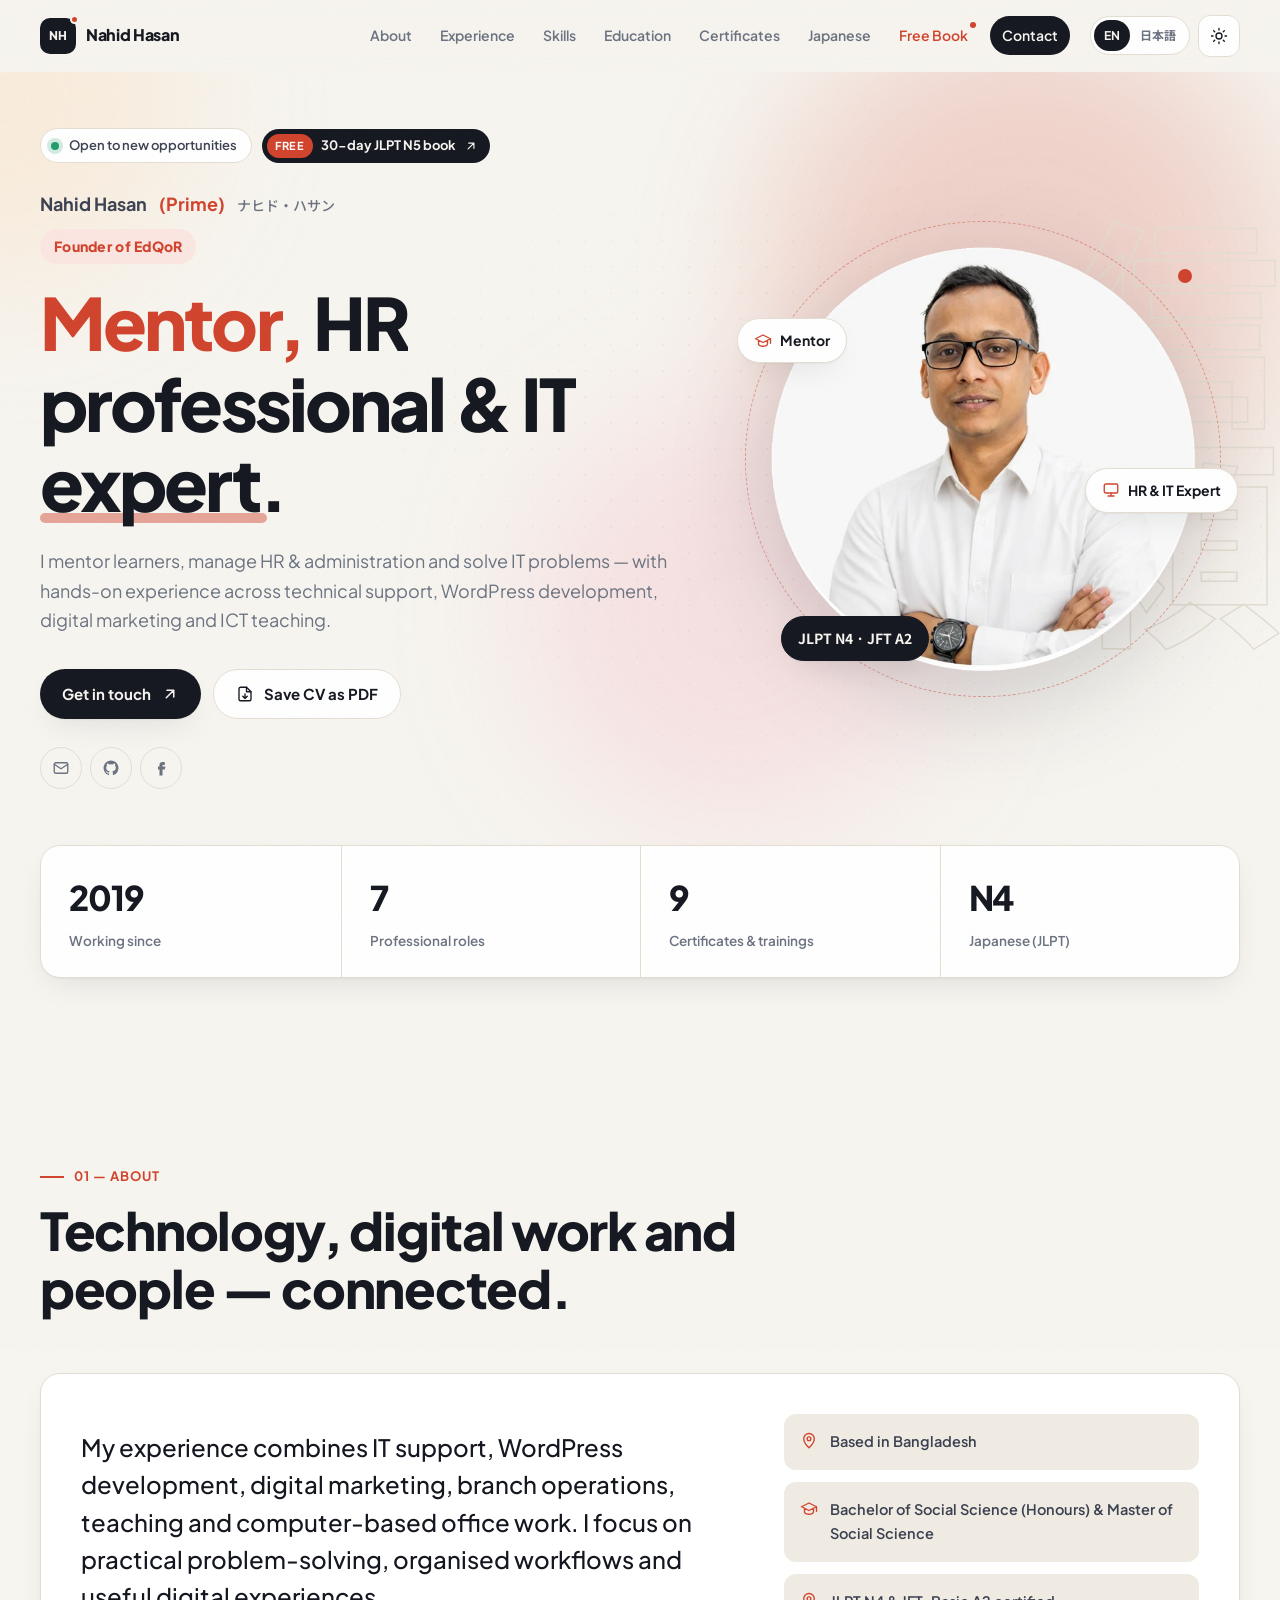
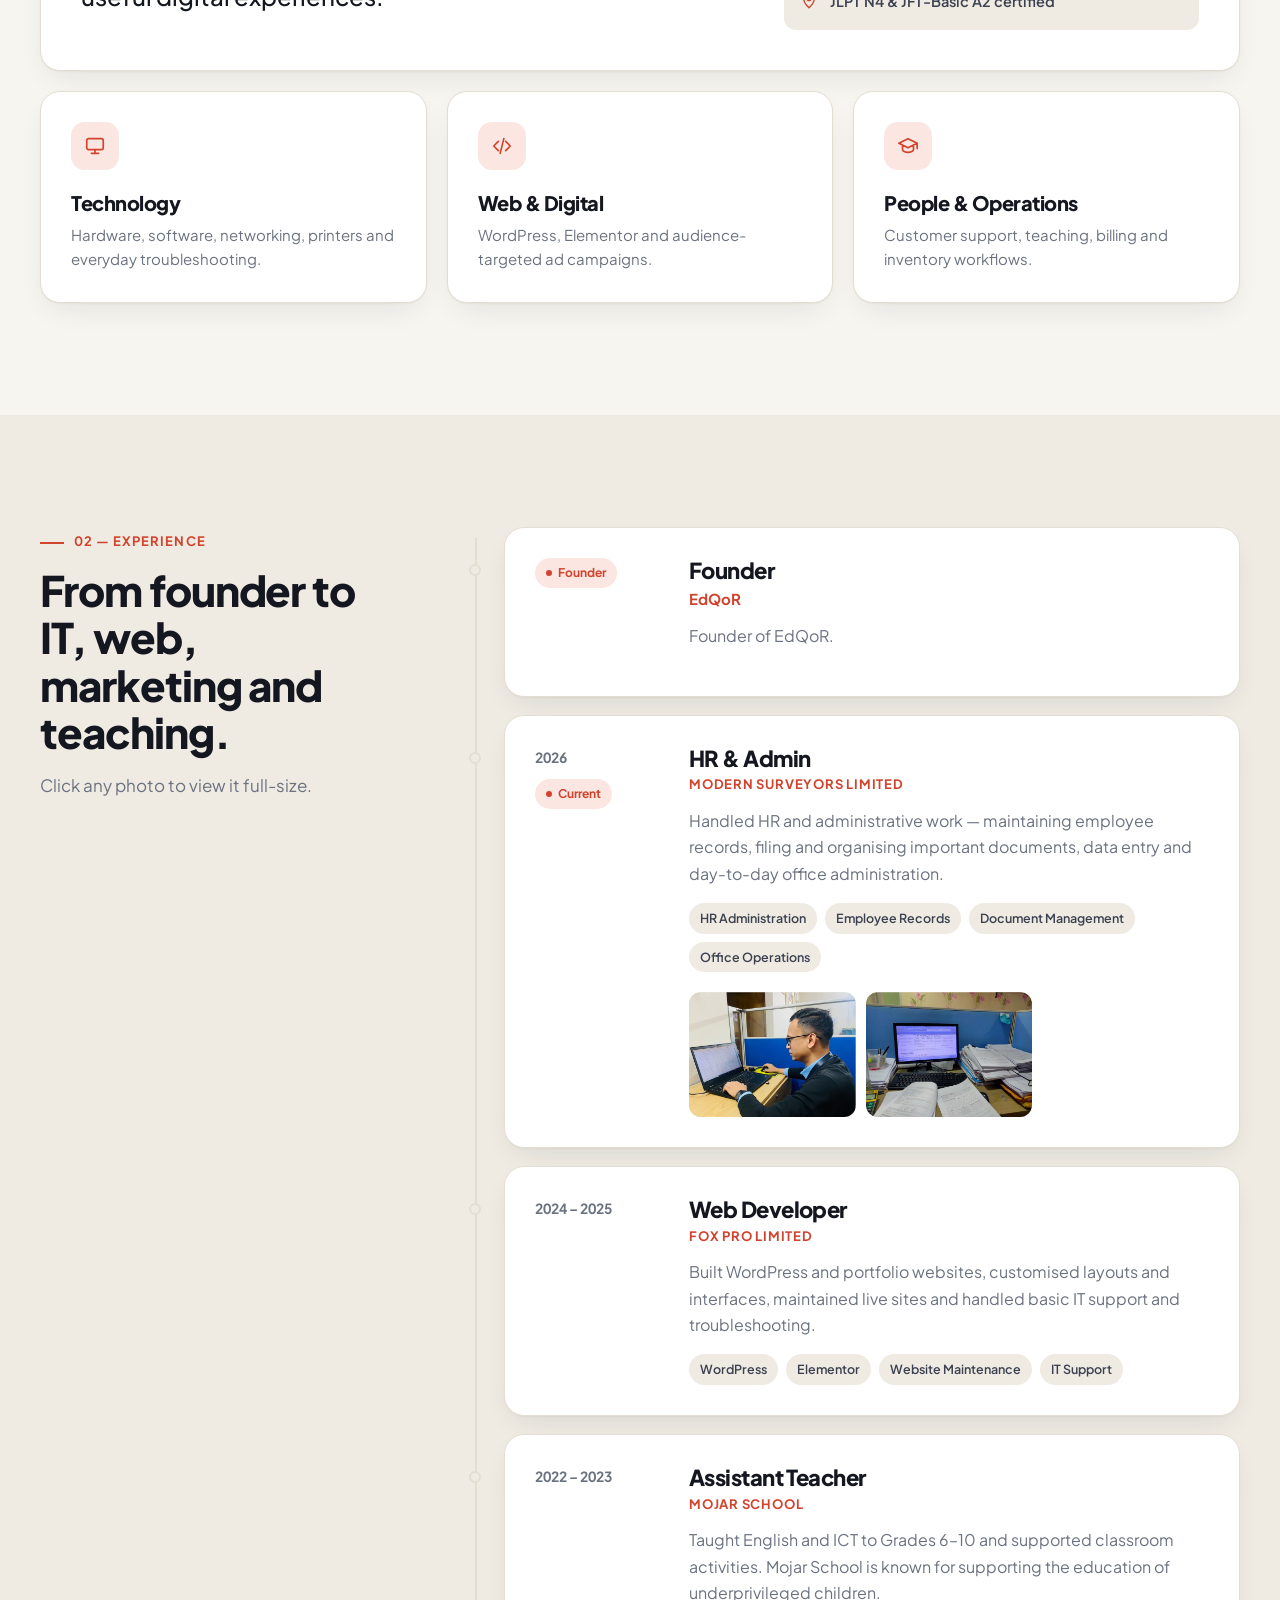
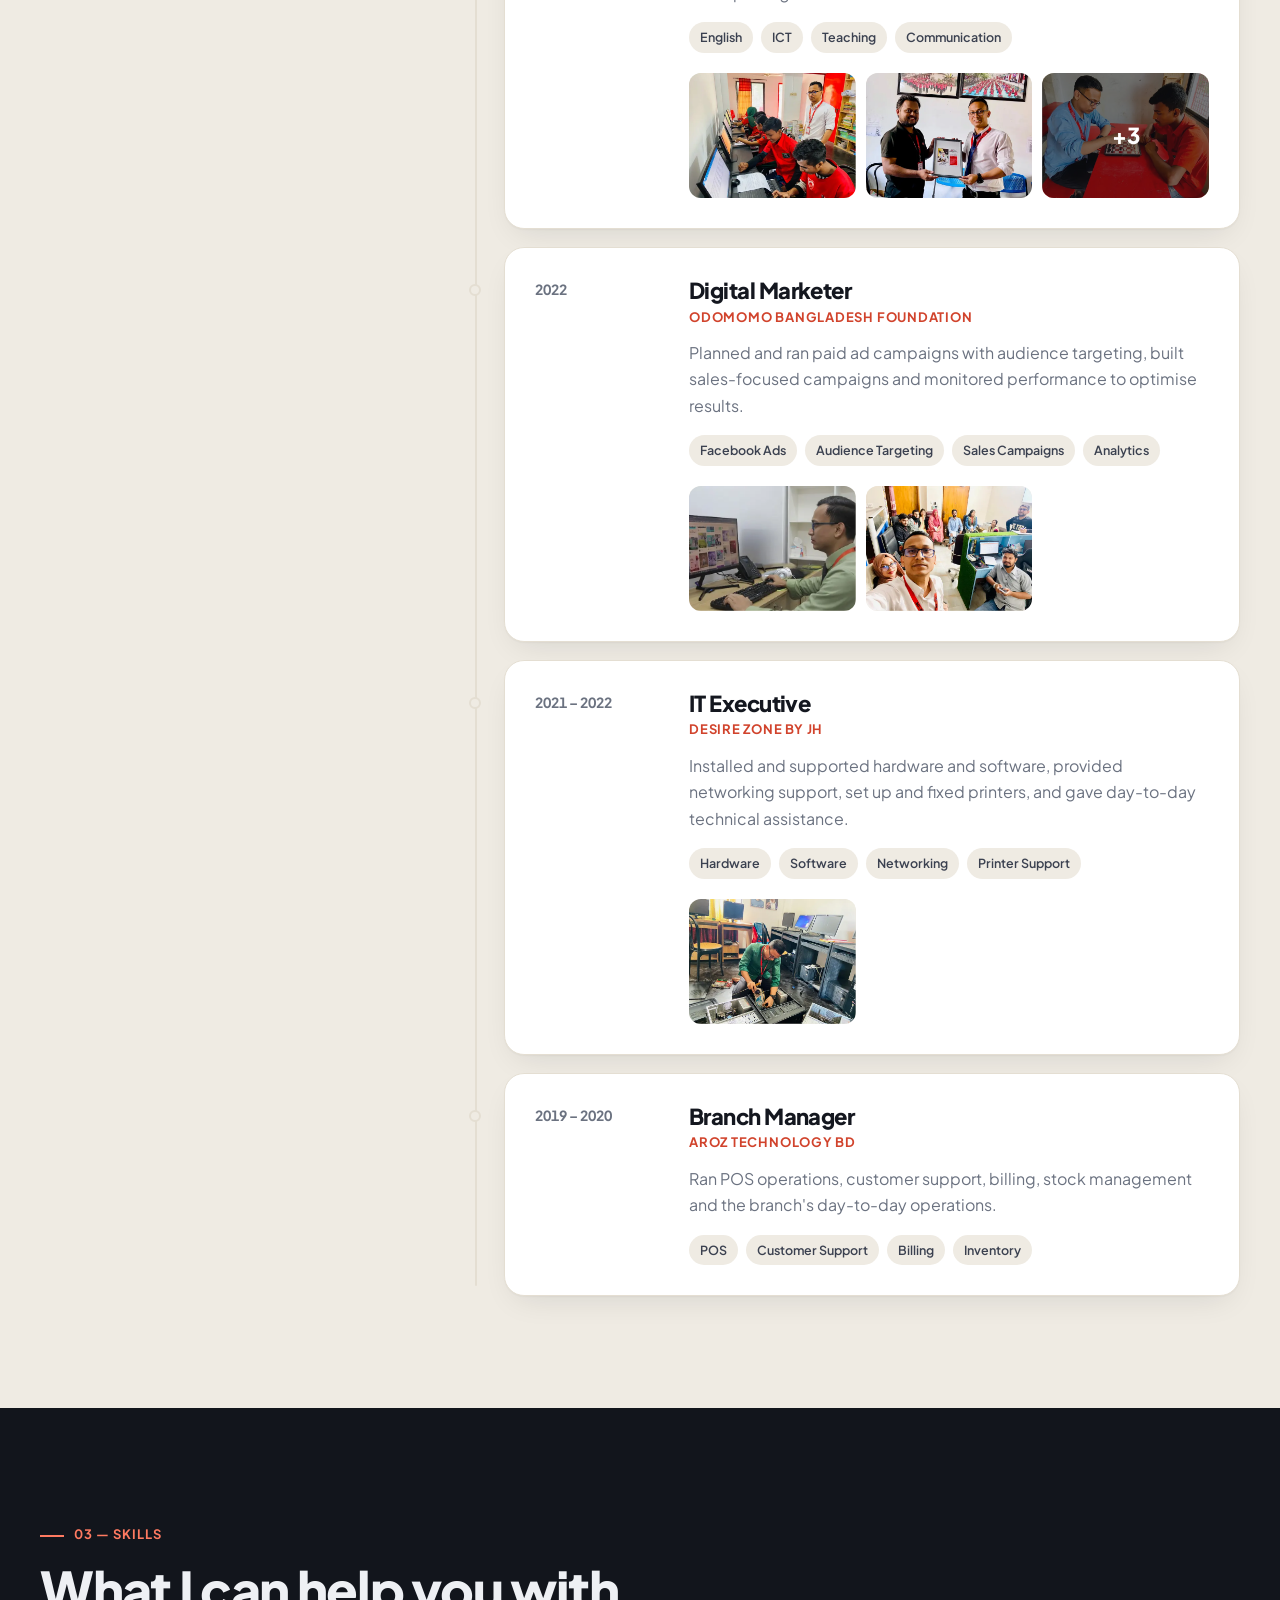
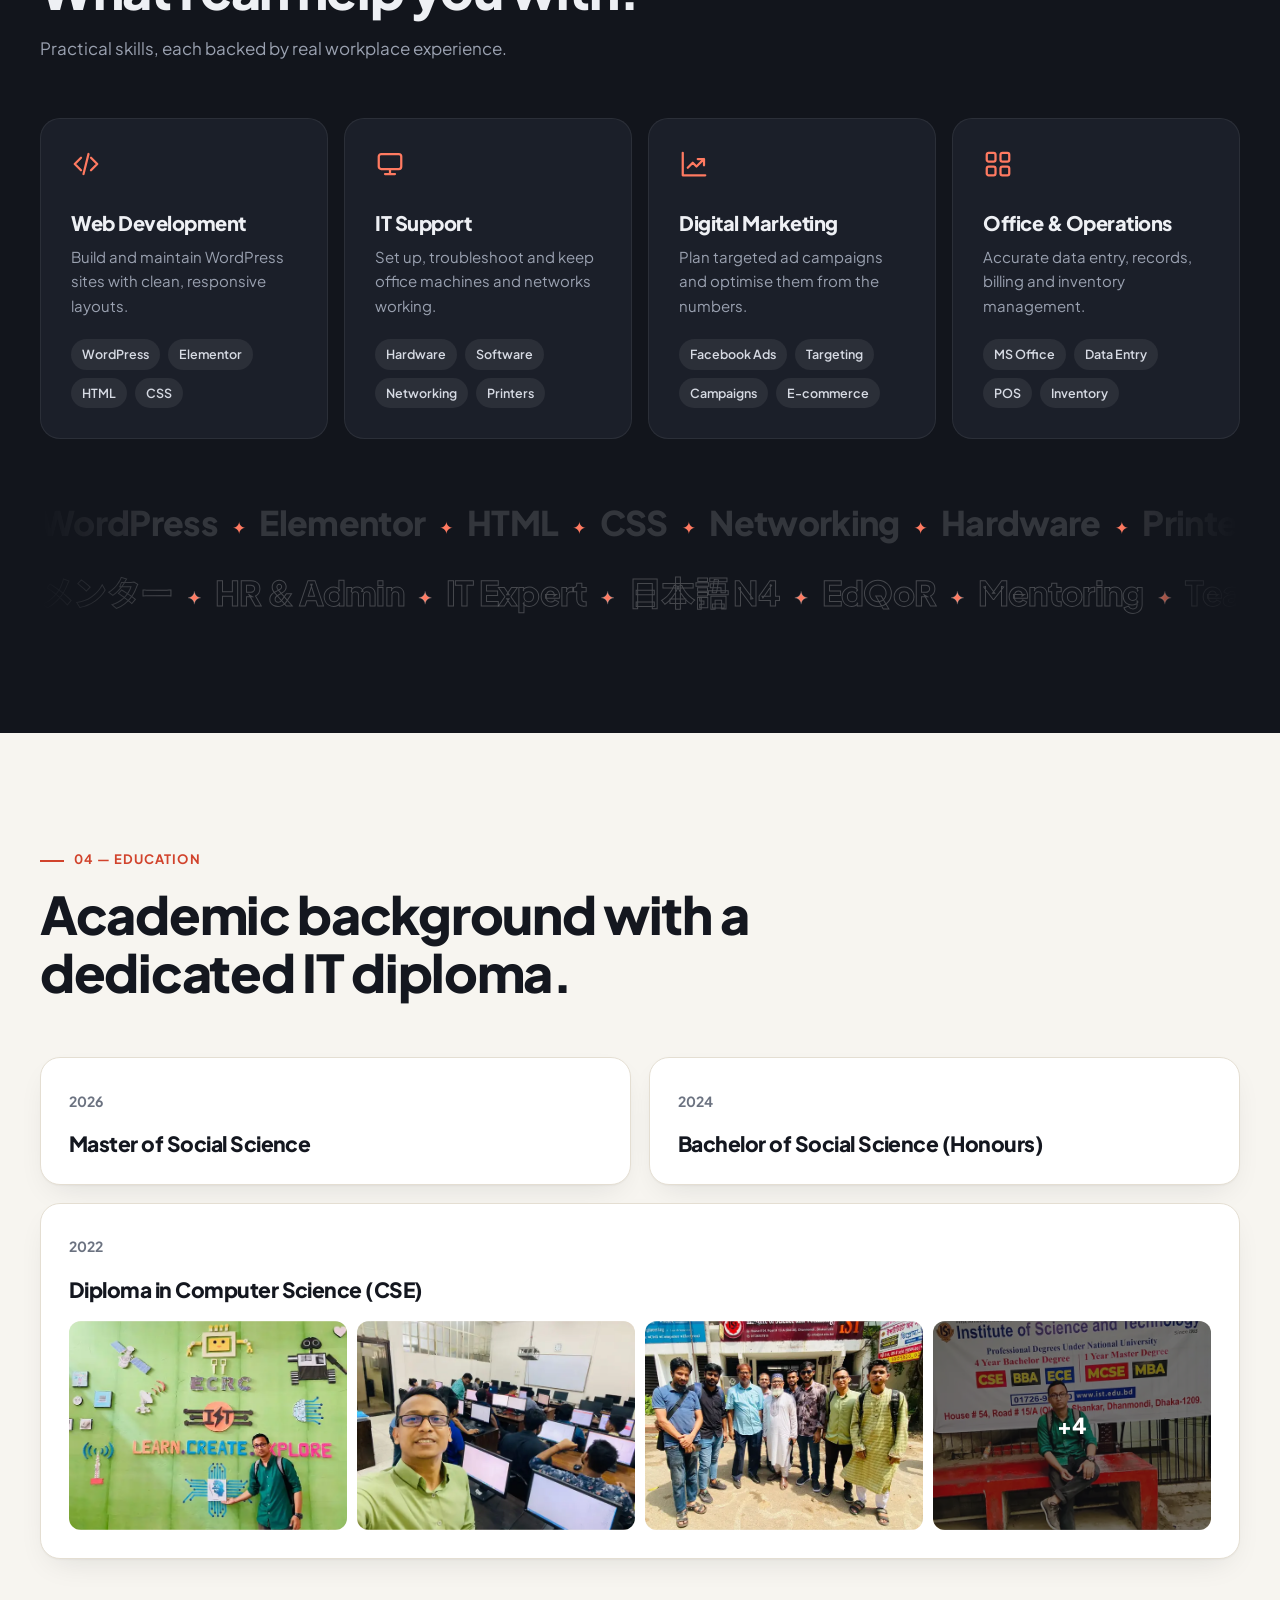
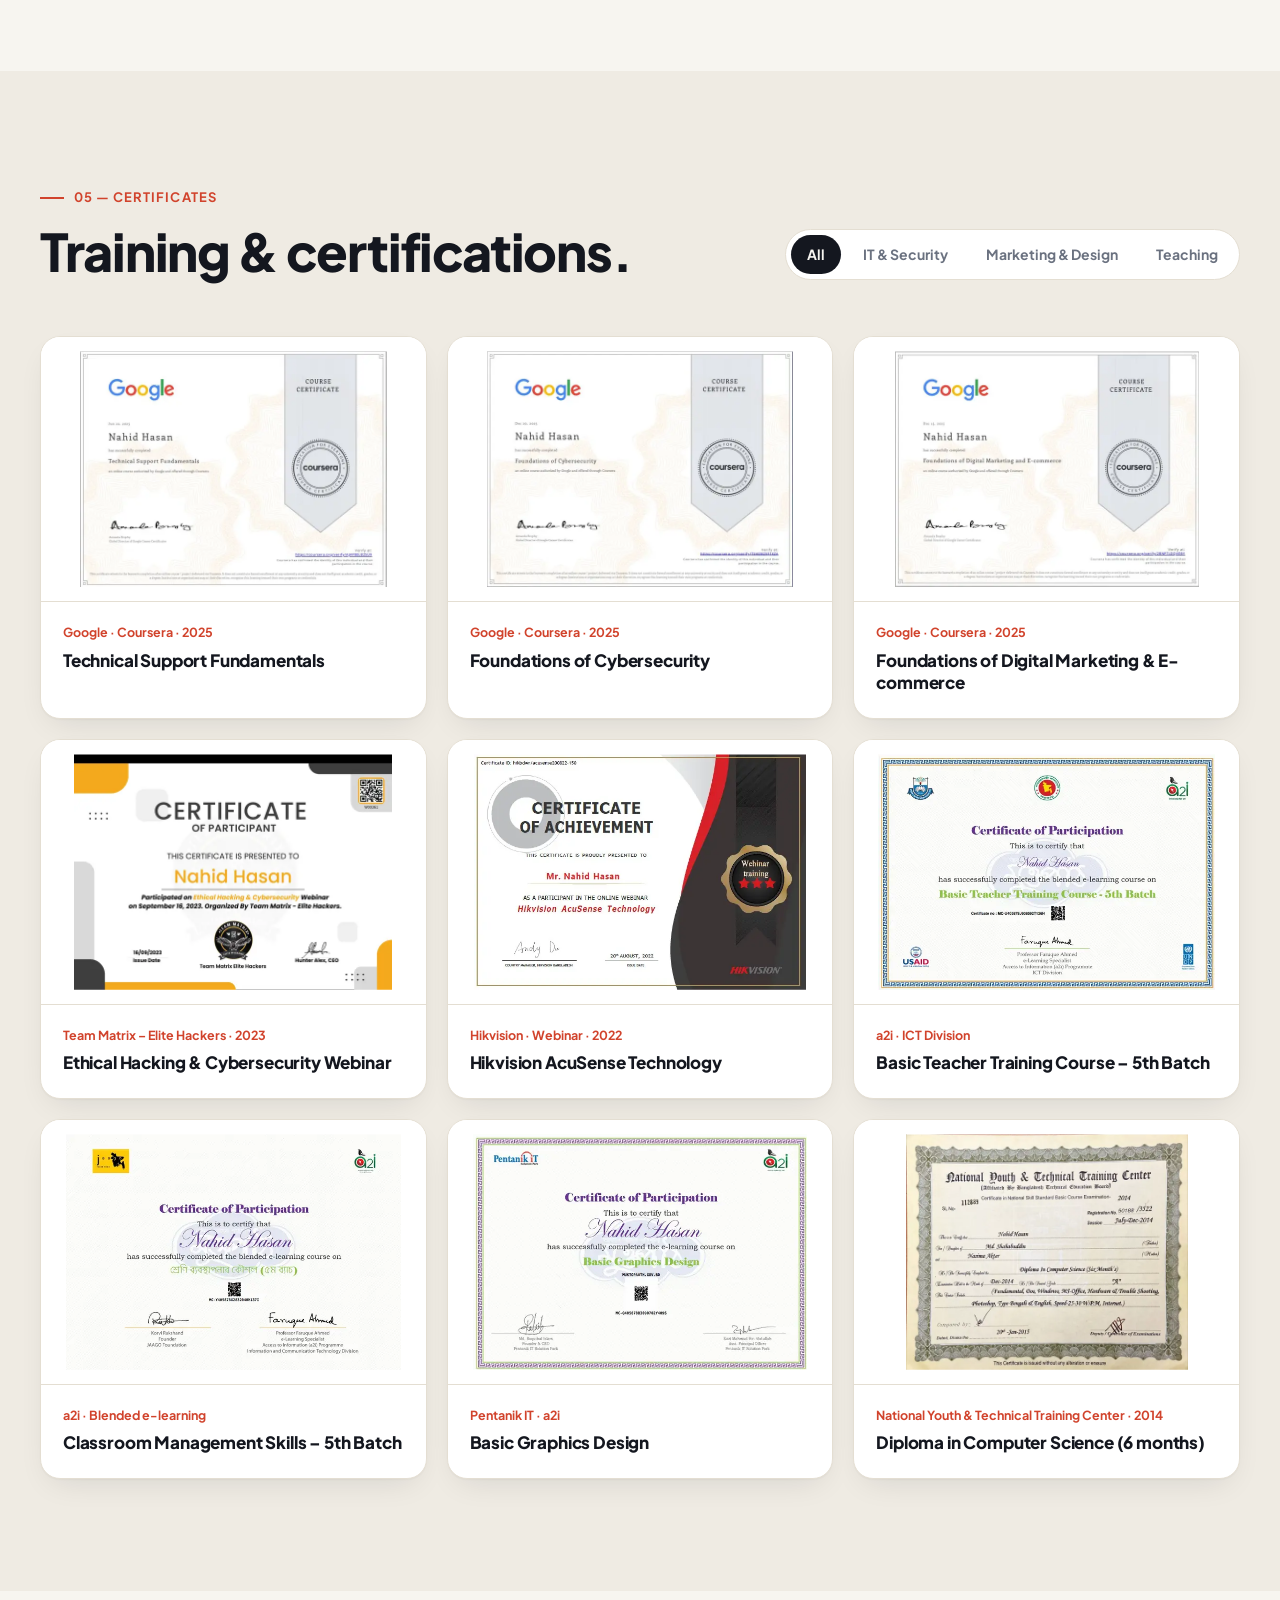
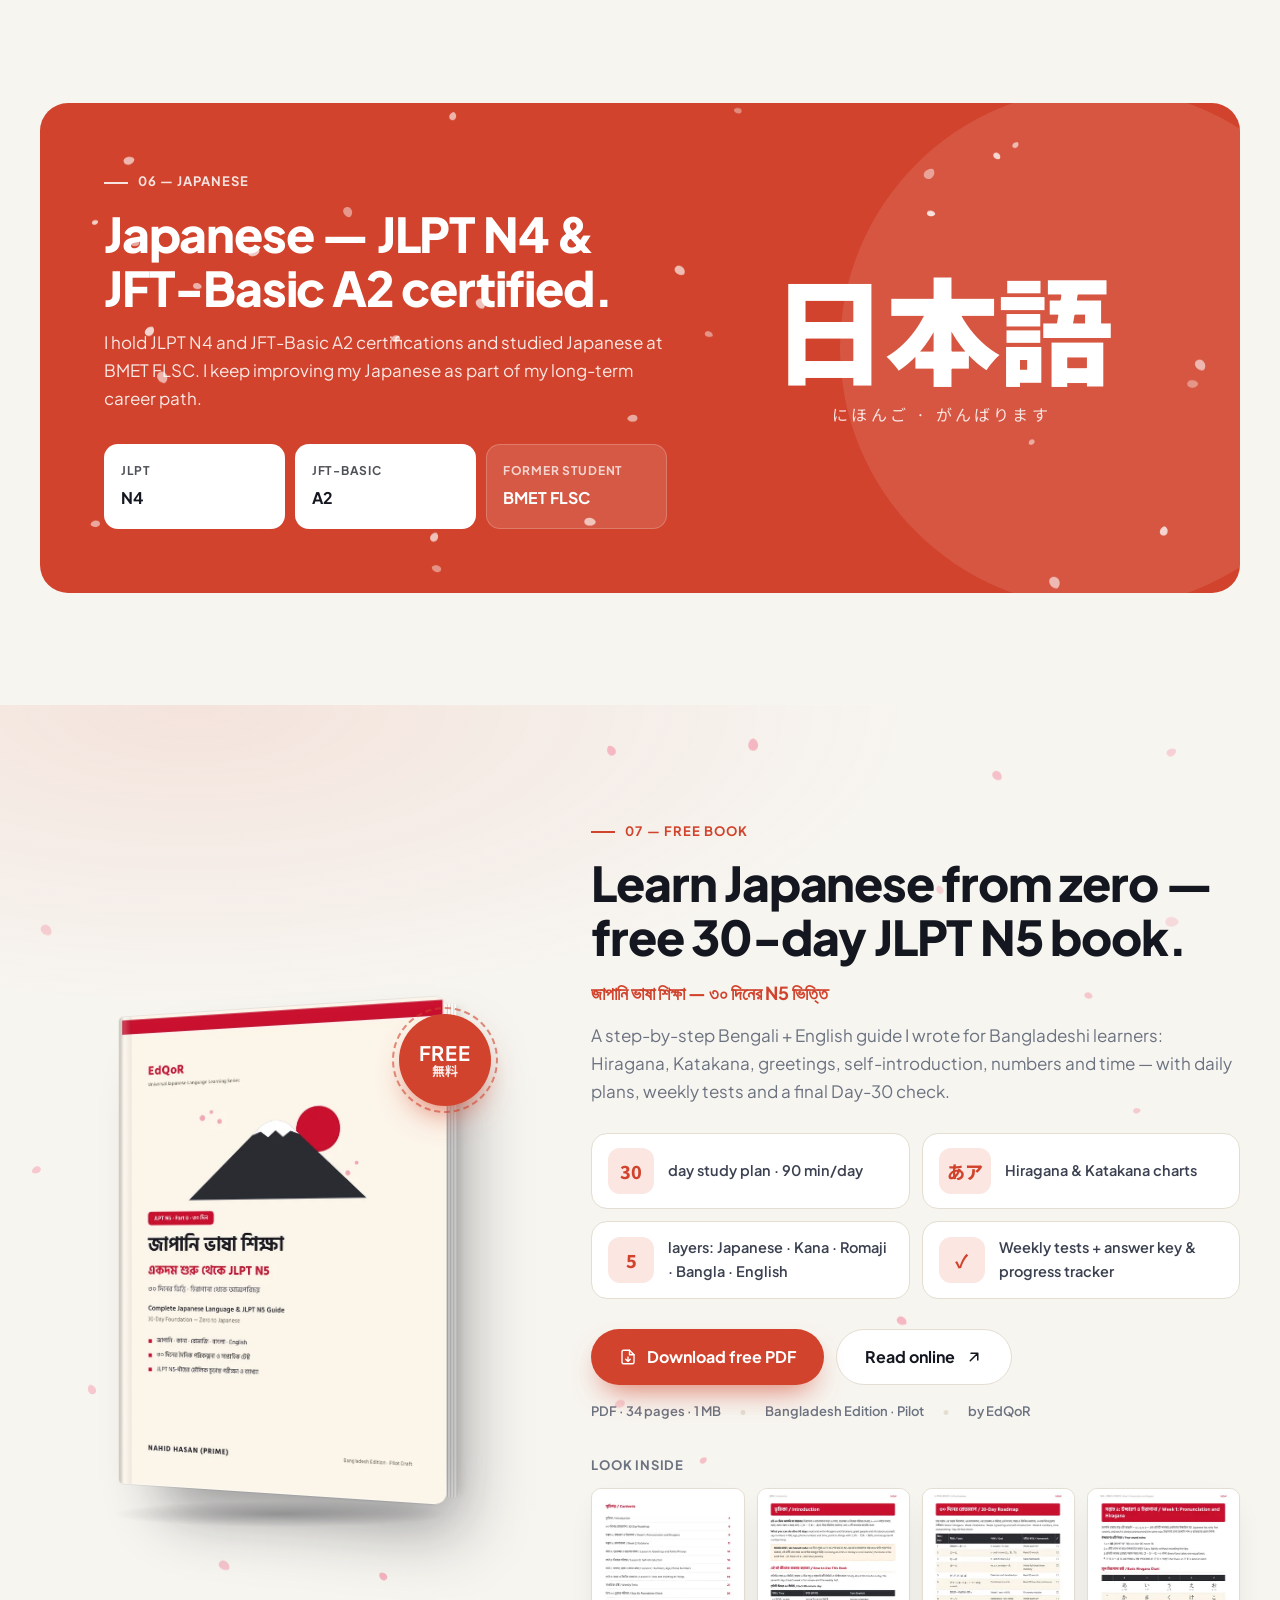
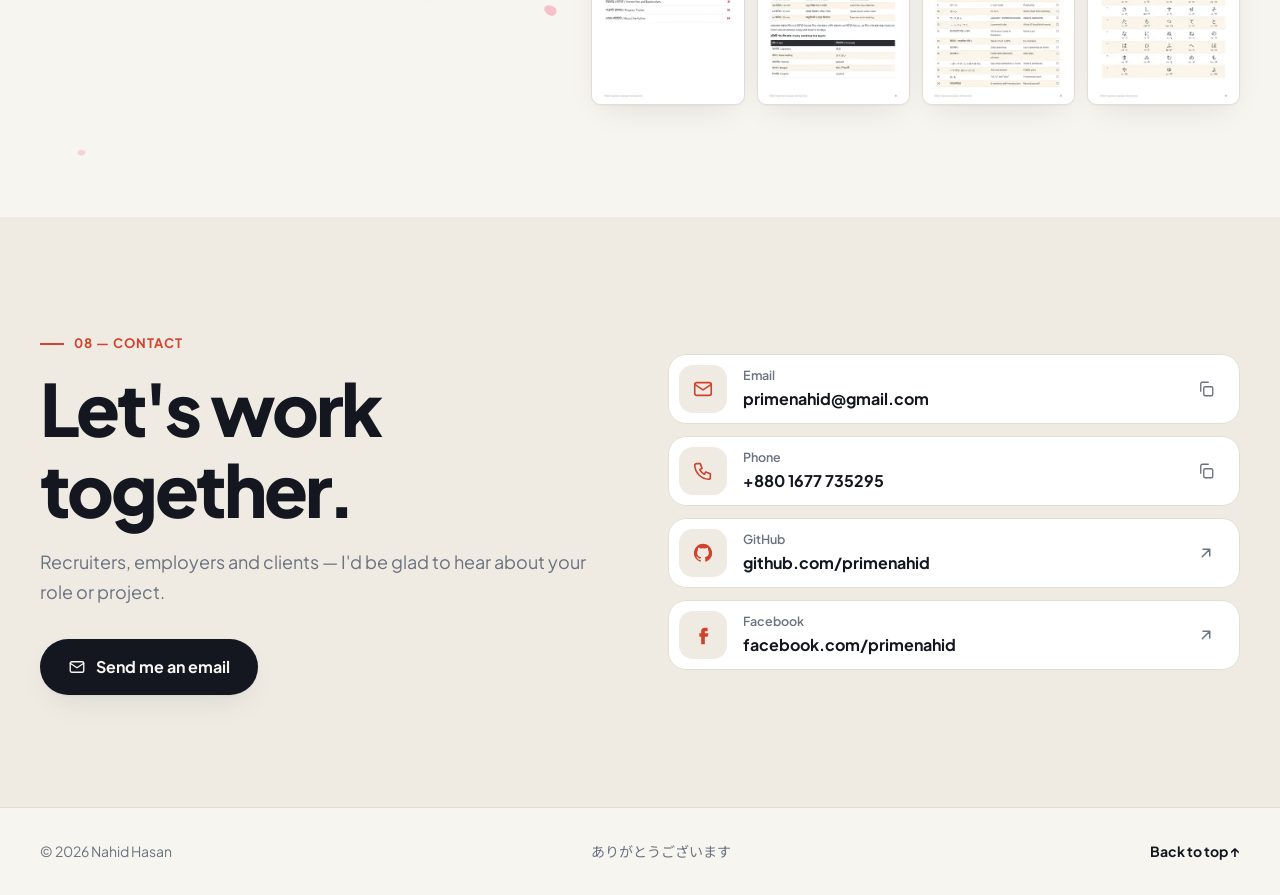
==== index.html @ 15309acc "Add files via upload portfolio design" ====
<!doctype html>
<html lang="en" data-lang="en">
<head>
  <meta charset="utf-8">
  <meta name="viewport" content="width=device-width, initial-scale=1">
  <title>Nahid Hasan (Prime) — Mentor, HR Professional &amp; IT Expert · Founder of EdQoR</title>
  <meta name="description" content="Nahid Hasan (Prime) — mentor, HR professional and IT expert, founder of EdQoR. JLPT N4 &amp; JFT-Basic A2. Free 30-day JLPT N5 book for Bangladeshi learners.">
  <meta name="author" content="Nahid Hasan">
  <meta name="theme-color" content="#f7f5f0" media="(prefers-color-scheme: light)">
  <meta name="theme-color" content="#0e1014" media="(prefers-color-scheme: dark)">
  <link rel="canonical" href="https://primenahid.github.io/">
  <link rel="alternate" hreflang="en" href="https://primenahid.github.io/">
  <link rel="alternate" hreflang="ja" href="https://primenahid.github.io/?lang=ja">

  <meta property="og:type" content="profile">
  <meta property="og:site_name" content="Nahid Hasan">
  <meta property="og:title" content="Nahid Hasan (Prime) — Mentor, HR Professional &amp; IT Expert · Founder of EdQoR">
  <meta property="og:description" content="Mentor, HR professional &amp; IT expert · Founder of EdQoR · Free 30-day JLPT N5 book.">
  <meta property="og:url" content="https://primenahid.github.io/">
  <meta property="og:image" content="https://primenahid.github.io/assets/images/og-image.jpg">
  <meta property="og:image:width" content="1200">
  <meta property="og:image:height" content="630">
  <meta name="twitter:card" content="summary_large_image">

  <link rel="icon" href="favicon.svg" type="image/svg+xml">
  <link rel="apple-touch-icon" href="apple-touch-icon.png">
  <link rel="manifest" href="site.webmanifest">

  <link rel="preconnect" href="https://fonts.googleapis.com">
  <link rel="preconnect" href="https://fonts.gstatic.com" crossorigin>
  <link href="https://fonts.googleapis.com/css2?family=Plus+Jakarta+Sans:wght@400;500;600;700;800&family=Noto+Sans+JP:wght@400;500;700;900&display=swap" rel="stylesheet">
  <link rel="preload" as="image" href="assets/images/profile/nahid-hasan.webp">
  <link rel="stylesheet" href="assets/css/style.css">

  <!-- Apply saved theme before paint to avoid a flash -->
  <script>
    (function(){var d=document.documentElement;d.classList.add("js");try{var t=localStorage.getItem("nh-theme");if(t)d.dataset.theme=t;}catch(e){}var skip=matchMedia("(prefers-reduced-motion: reduce)").matches;try{if(sessionStorage.getItem("nh-intro"))skip=true;}catch(e){}d.classList.add(skip?"no-loader":"is-loading");})();
  </script>
  <script defer src="assets/js/main.js"></script>

  <script type="application/ld+json">
  {
    "@context":"https://schema.org",
    "@type":"Person",
    "name":"Nahid Hasan",
    "url":"https://primenahid.github.io/",
    "image":"https://primenahid.github.io/assets/images/profile/nahid-hasan-512.png",
    "alternateName":"Prime",
    "jobTitle":["Mentor","HR Professional","IT Expert","Founder of EdQoR"],
    "email":"mailto:primenahid@gmail.com",
    "knowsAbout":["IT Support","WordPress","Elementor","Digital Marketing","Facebook Ads","Networking","ICT Education"],
    "knowsLanguage":["bn","en","ja"],
    "sameAs":["https://github.com/primenahid","https://facebook.com/primenahid"]
  }
  </script>
</head>
<body>
  <div class="loader" id="loader" aria-hidden="true">
    <div class="loader__inner">
      <span class="loader__mark">NH</span>
      <span class="loader__name">Nahid Hasan <em>(Prime)</em></span>
      <span class="loader__bar"><i></i></span>
    </div>
    <span class="loader__kanji">信頼</span>
  </div>
  <div class="cursor" aria-hidden="true"><span class="cursor__dot"></span><span class="cursor__ring"></span></div>
  <div class="grain" aria-hidden="true"></div>
  <!-- Icon sprite -->
  <svg width="0" height="0" style="position:absolute" aria-hidden="true">
    <symbol id="i-arrow" viewBox="0 0 24 24"><path d="M7 17 17 7M8 7h9v9" fill="none" stroke="currentColor" stroke-width="2" stroke-linecap="round" stroke-linejoin="round"/></symbol>
    <symbol id="i-down" viewBox="0 0 24 24"><path d="M12 5v14M19 12l-7 7-7-7" fill="none" stroke="currentColor" stroke-width="2" stroke-linecap="round" stroke-linejoin="round"/></symbol>
    <symbol id="i-mail" viewBox="0 0 24 24"><g fill="none" stroke="currentColor" stroke-width="1.8" stroke-linecap="round" stroke-linejoin="round"><rect x="3" y="5" width="18" height="14" rx="2"/><path d="m3 7 9 6 9-6"/></g></symbol>
    <symbol id="i-phone" viewBox="0 0 24 24"><path d="M5 4h4l2 5-2.5 1.5a11 11 0 0 0 5 5L15 13l5 2v4a2 2 0 0 1-2 2A16 16 0 0 1 3 6a2 2 0 0 1 2-2" fill="none" stroke="currentColor" stroke-width="1.8" stroke-linecap="round" stroke-linejoin="round"/></symbol>
    <symbol id="i-github" viewBox="0 0 24 24"><path fill="currentColor" d="M12 2a10 10 0 0 0-3.16 19.49c.5.09.68-.22.68-.48v-1.7c-2.78.6-3.37-1.34-3.37-1.34-.45-1.16-1.11-1.47-1.11-1.47-.91-.62.07-.6.07-.6 1 .07 1.53 1.03 1.53 1.03.9 1.52 2.34 1.08 2.91.83.09-.65.35-1.09.63-1.34-2.22-.25-4.55-1.11-4.55-4.94 0-1.09.39-1.98 1.03-2.68-.1-.25-.45-1.27.1-2.64 0 0 .84-.27 2.75 1.02a9.6 9.6 0 0 1 5 0c1.91-1.29 2.75-1.02 2.75-1.02.55 1.37.2 2.39.1 2.64.64.7 1.03 1.59 1.03 2.68 0 3.84-2.34 4.68-4.57 4.93.36.31.68.92.68 1.85v2.75c0 .27.18.58.69.48A10 10 0 0 0 12 2"/></symbol>
    <symbol id="i-facebook" viewBox="0 0 24 24"><path fill="currentColor" d="M14 8h3V4h-3a4 4 0 0 0-4 4v2H8v4h2v8h4v-8h3l1-4h-4V8.5c0-.3.2-.5.5-.5"/></symbol>
    <symbol id="i-copy" viewBox="0 0 24 24"><g fill="none" stroke="currentColor" stroke-width="1.8" stroke-linecap="round" stroke-linejoin="round"><rect x="9" y="9" width="12" height="12" rx="2"/><path d="M5 15V5a2 2 0 0 1 2-2h8"/></g></symbol>
    <symbol id="i-sun" viewBox="0 0 24 24"><g fill="none" stroke="currentColor" stroke-width="1.8" stroke-linecap="round"><circle cx="12" cy="12" r="4"/><path d="M12 2v2M12 20v2M4.9 4.9l1.4 1.4M17.7 17.7l1.4 1.4M2 12h2M20 12h2M4.9 19.1l1.4-1.4M17.7 6.3l1.4-1.4"/></g></symbol>
    <symbol id="i-moon" viewBox="0 0 24 24"><path d="M21 13A9 9 0 1 1 11 3a7 7 0 0 0 10 10" fill="none" stroke="currentColor" stroke-width="1.8" stroke-linecap="round" stroke-linejoin="round"/></symbol>
    <symbol id="i-file" viewBox="0 0 24 24"><g fill="none" stroke="currentColor" stroke-width="1.8" stroke-linecap="round" stroke-linejoin="round"><path d="M14 3H6a2 2 0 0 0-2 2v14a2 2 0 0 0 2 2h12a2 2 0 0 0 2-2V9z"/><path d="M14 3v6h6M12 18v-6M9 15l3 3 3-3"/></g></symbol>
    <symbol id="i-code" viewBox="0 0 24 24"><path d="m8 7-5 5 5 5M16 7l5 5-5 5M14 4l-4 16" fill="none" stroke="currentColor" stroke-width="1.8" stroke-linecap="round" stroke-linejoin="round"/></symbol>
    <symbol id="i-tool" viewBox="0 0 24 24"><g fill="none" stroke="currentColor" stroke-width="1.8" stroke-linecap="round" stroke-linejoin="round"><rect x="3" y="4" width="18" height="12" rx="2"/><path d="M8 20h8M12 16v4"/></g></symbol>
    <symbol id="i-chart" viewBox="0 0 24 24"><path d="M3 3v18h18M7 15l4-4 3 3 6-6M15 8h5v5" fill="none" stroke="currentColor" stroke-width="1.8" stroke-linecap="round" stroke-linejoin="round"/></symbol>
    <symbol id="i-grid" viewBox="0 0 24 24"><g fill="none" stroke="currentColor" stroke-width="1.8" stroke-linejoin="round"><rect x="3" y="3" width="7" height="7" rx="1.5"/><rect x="14" y="3" width="7" height="7" rx="1.5"/><rect x="3" y="14" width="7" height="7" rx="1.5"/><rect x="14" y="14" width="7" height="7" rx="1.5"/></g></symbol>
    <symbol id="i-teach" viewBox="0 0 24 24"><path d="m2 9 10-5 10 5-10 5zM6 11v5c0 1.5 3 3 6 3s6-1.5 6-3v-5M22 9v6" fill="none" stroke="currentColor" stroke-width="1.8" stroke-linecap="round" stroke-linejoin="round"/></symbol>
    <symbol id="i-pin" viewBox="0 0 24 24"><g fill="none" stroke="currentColor" stroke-width="1.8"><path d="M12 21s-7-6.2-7-12a7 7 0 0 1 14 0c0 5.8-7 12-7 12z"/><circle cx="12" cy="9" r="2.5"/></g></symbol>
    <symbol id="i-chev-l" viewBox="0 0 24 24"><path d="m15 6-6 6 6 6" fill="none" stroke="currentColor" stroke-width="2" stroke-linecap="round" stroke-linejoin="round"/></symbol>
    <symbol id="i-chev-r" viewBox="0 0 24 24"><path d="m9 6 6 6-6 6" fill="none" stroke="currentColor" stroke-width="2" stroke-linecap="round" stroke-linejoin="round"/></symbol>
    <symbol id="i-x" viewBox="0 0 24 24"><path d="M6 6l12 12M18 6 6 18" fill="none" stroke="currentColor" stroke-width="2" stroke-linecap="round"/></symbol>
    <symbol id="i-expand" viewBox="0 0 24 24"><path d="M15 3h6v6M9 21H3v-6M21 3l-7 7M3 21l7-7" fill="none" stroke="currentColor" stroke-width="1.8" stroke-linecap="round" stroke-linejoin="round"/></symbol>
  </svg>

  <a class="skip-link" href="#main" data-i18n="a11y.skip">Skip to content</a>
  <div class="progress" id="progress" aria-hidden="true"></div>

  <!-- ============ HEADER ============ -->
  <header class="header" id="top">
    <div class="container header__inner">
      <a class="brand" href="#home" aria-label="Nahid Hasan — home">
        <span class="brand__mark">NH</span>
        <span class="brand__name">Nahid Hasan</span>
      </a>

      <nav class="nav" id="nav" aria-label="Primary">
        <span class="nav__indicator" aria-hidden="true"></span>
        <a href="#about" data-i18n="nav.about">About</a>
        <a href="#experience" data-i18n="nav.experience">Experience</a>
        <a href="#skills" data-i18n="nav.skills">Skills</a>
        <a href="#education" data-i18n="nav.education">Education</a>
        <a href="#certificates" data-i18n="nav.certificates">Certificates</a>
        <a href="#japanese" data-i18n="nav.japanese">Japanese</a>
        <a href="#free-book" class="nav__book"><span data-i18n="nav.book">Free Book</span></a>
        <a href="#contact" class="nav__cta" data-i18n="nav.contact">Contact</a>
      </nav>

      <div class="header__actions">
        <div class="lang" role="group" aria-label="Language">
          <button type="button" data-lang-switch="en" aria-pressed="true">EN</button>
          <button type="button" data-lang-switch="ja" aria-pressed="false" lang="ja">日本語</button>
        </div>
        <button class="icon-btn" type="button" id="theme-toggle" aria-label="Toggle dark mode">
          <svg class="icon icon--sun"><use href="#i-sun"/></svg>
          <svg class="icon icon--moon"><use href="#i-moon"/></svg>
        </button>
        <button class="icon-btn menu-btn" type="button" aria-controls="nav" aria-expanded="false" aria-label="Menu">
          <span></span><span></span>
        </button>
      </div>
    </div>
  </header>

  <main id="main">
    <!-- ============ HERO ============ -->
    <section class="hero" id="home">
      <div class="aurora" aria-hidden="true"><span></span><span></span><span></span></div>
      <div class="container hero__grid">
        <div class="hero__copy">
          <div class="hero__top reveal">
            <p class="status"><span class="status__dot"></span><span data-i18n="hero.status">Open to new opportunities</span></p>
            <a class="promo" href="#free-book"><span class="promo__tag">FREE</span><span data-i18n="hero.promo">30-day JLPT N5 book</span><svg class="icon"><use href="#i-arrow"/></svg></a>
          </div>
          <p class="hero__name reveal">Nahid Hasan <span class="hero__nick">(Prime)</span> <span class="hero__name-ja" lang="ja">ナヒド・ハサン</span></p>
          <p class="hero__role reveal"><span data-i18n="hero.founder">Founder of EdQoR</span></p>
          <h1 class="hero__title" data-split data-i18n="hero.title">Mentor, HR professional &amp; IT expert.</h1>
          <p class="hero__lead reveal" data-i18n="hero.lead">I mentor learners, manage HR &amp; administration and solve IT problems — with hands-on experience across technical support, WordPress development, digital marketing and ICT teaching.</p>

          <p class="print-only">primenahid@gmail.com · +880 1677 735295 · github.com/primenahid · primenahid.github.io</p>

          <div class="hero__actions reveal">
            <a class="btn btn--primary" href="#contact"><span data-i18n="hero.cta1">Get in touch</span><svg class="icon"><use href="#i-arrow"/></svg></a>
            <button class="btn btn--ghost" type="button" data-print><svg class="icon"><use href="#i-file"/></svg><span data-i18n="hero.cta2">Save CV as PDF</span></button>
          </div>

          <ul class="hero__social reveal" aria-label="Profiles">
            <li><a href="mailto:primenahid@gmail.com" aria-label="Email"><svg class="icon"><use href="#i-mail"/></svg></a></li>
            <li><a href="https://github.com/primenahid" target="_blank" rel="noopener" aria-label="GitHub"><svg class="icon"><use href="#i-github"/></svg></a></li>
            <li><a href="https://facebook.com/primenahid" target="_blank" rel="noopener" aria-label="Facebook"><svg class="icon"><use href="#i-facebook"/></svg></a></li>
          </ul>
        </div>

        <div class="hero__visual reveal">
          <div class="portrait">
            <div class="portrait__ring" aria-hidden="true"></div>
            <img src="assets/images/profile/nahid-hasan.webp" alt="Portrait of Nahid Hasan" width="720" height="720" fetchpriority="high">
            <span class="chip chip--a"><svg class="icon"><use href="#i-teach"/></svg>Mentor</span>
            <span class="chip chip--b"><svg class="icon"><use href="#i-tool"/></svg>HR &amp; IT Expert</span>
            <span class="chip chip--c">JLPT N4 · JFT A2</span>
          </div>
          <span class="hero__kanji" aria-hidden="true">信頼</span>
        </div>
      </div>

      <div class="container">
        <dl class="stats reveal">
          <div><dt data-i18n="stats.since">Working since</dt><dd data-count="2019" data-from="2000">2019</dd></div>
          <div><dt data-i18n="stats.roles">Professional roles</dt><dd data-count="7">7</dd></div>
          <div><dt data-i18n="stats.certs">Certificates &amp; trainings</dt><dd data-count="9">9</dd></div>
          <div><dt data-i18n="stats.jp">Japanese (JLPT)</dt><dd>N4</dd></div>
        </dl>
      </div>
    </section>

    <!-- ============ ABOUT ============ -->
    <section class="section" id="about">
      <div class="container">
        <header class="section__head reveal">
          <span class="eyebrow">01 — <span data-i18n="nav.about">About</span></span>
          <h2 data-i18n="about.title">Technology, digital work and people — connected.</h2>
        </header>

        <div class="bento">
          <article class="card bento__intro reveal">
            <p data-i18n="about.body">My experience combines IT support, WordPress development, digital marketing, branch operations, teaching and computer-based office work. I focus on practical problem-solving, organised workflows and useful digital experiences.</p>
            <ul class="facts">
              <li><svg class="icon"><use href="#i-pin"/></svg><span data-i18n="about.location">Based in Bangladesh</span></li>
              <li><svg class="icon"><use href="#i-teach"/></svg><span data-i18n="about.study">Bachelor of Social Science (Honours) &amp; Master of Social Science</span></li>
              <li><svg class="icon"><use href="#i-pin"/></svg><span data-i18n="about.jp">JLPT N4 &amp; JFT-Basic A2 certified</span></li>
            </ul>
          </article>
          <article class="card focus reveal">
            <span class="focus__icon"><svg class="icon"><use href="#i-tool"/></svg></span>
            <h3 data-i18n="about.p1">Technology</h3>
            <p data-i18n="about.p1s">Hardware, software, networking, printers and everyday troubleshooting.</p>
          </article>
          <article class="card focus reveal">
            <span class="focus__icon"><svg class="icon"><use href="#i-code"/></svg></span>
            <h3 data-i18n="about.p2">Web &amp; Digital</h3>
            <p data-i18n="about.p2s">WordPress, Elementor and audience-targeted ad campaigns.</p>
          </article>
          <article class="card focus reveal">
            <span class="focus__icon"><svg class="icon"><use href="#i-teach"/></svg></span>
            <h3 data-i18n="about.p3">People &amp; Operations</h3>
            <p data-i18n="about.p3s">Customer support, teaching, billing and inventory workflows.</p>
          </article>
        </div>
      </div>
    </section>

    <!-- ============ EXPERIENCE ============ -->
    <section class="section section--alt" id="experience">
      <div class="container exp">
        <header class="section__head exp__head reveal">
          <span class="eyebrow">02 — <span data-i18n="nav.experience">Experience</span></span>
          <h2 data-i18n="exp.title">From founder to IT, web, marketing and teaching.</h2>
          <p data-i18n="exp.lead">Click any photo to view it full-size.</p>
        </header>

        <ol class="timeline">
          <li class="timeline__rail" aria-hidden="true"><span class="timeline__fill"></span></li>
          <li class="job reveal">
            <div class="job__meta"><span class="badge badge--live" data-i18n="exp.founderBadge">Founder</span></div>
            <div class="job__body">
              <h3 data-i18n="job0.title">Founder</h3>
              <p class="job__org job__org--brand">EdQoR</p>
              <p data-i18n="job0.text">Founder of EdQoR.</p>
            </div>
          </li>

          <li class="job reveal">
            <div class="job__meta"><span class="job__date">2026</span><span class="badge badge--live" data-i18n="exp.current">Current</span></div>
            <div class="job__body">
              <h3 data-i18n="job1.title">HR &amp; Admin</h3>
              <p class="job__org">Modern Surveyors Limited</p>
              <p data-i18n="job1.text">Handled HR and administrative work — maintaining employee records, filing and organising important documents, data entry and day-to-day office administration.</p>
              <ul class="tags"><li>HR Administration</li><li>Employee Records</li><li>Document Management</li><li>Office Operations</li></ul>
              <div class="thumbs">
                <button class="thumb" type="button" data-group="job1" data-full="assets/images/experience/computer-operator-01.webp" data-caption="HR &amp; Admin — at work"><img src="assets/images/experience/thumbs/computer-operator-01.webp" alt="Nahid working at a computer" loading="lazy" width="640" height="480"></button>
                <button class="thumb" type="button" data-group="job1" data-full="assets/images/experience/computer-operator-03.webp" data-caption="HR &amp; Admin — documents and records"><img src="assets/images/experience/thumbs/computer-operator-03.webp" alt="Desk with documents and a computer" loading="lazy" width="640" height="480"></button>
              </div>
            </div>
          </li>

          <li class="job reveal">
            <div class="job__meta"><span class="job__date">2024 – 2025</span></div>
            <div class="job__body">
              <h3 data-i18n="job2.title">Web Developer</h3>
              <p class="job__org">Fox Pro Limited</p>
              <p data-i18n="job2.text">Built WordPress and portfolio websites, customised layouts and interfaces, maintained live sites and handled basic IT support and troubleshooting.</p>
              <ul class="tags"><li>WordPress</li><li>Elementor</li><li>Website Maintenance</li><li>IT Support</li></ul>
            </div>
          </li>

          <li class="job reveal">
            <div class="job__meta"><span class="job__date">2022 – 2023</span></div>
            <div class="job__body">
              <h3 data-i18n="job3.title">Assistant Teacher</h3>
              <p class="job__org">Mojar School</p>
              <p data-i18n="job3.text">Taught English and ICT to Grades 6–10 and supported classroom activities. Mojar School is known for supporting the education of underprivileged children.</p>
              <ul class="tags"><li>English</li><li>ICT</li><li>Teaching</li><li>Communication</li></ul>
              <div class="thumbs">
                <button class="thumb" type="button" data-group="job3" data-full="assets/images/experience/assistant-teacher-01.webp" data-caption="ICT class in the computer lab"><img src="assets/images/experience/thumbs/assistant-teacher-01.webp" alt="Teaching students in a computer lab" loading="lazy" width="640" height="480"></button>
                <button class="thumb" type="button" data-group="job3" data-full="assets/images/experience/assistant-teacher-02.webp" data-caption="Recognition at Mojar School"><img src="assets/images/experience/thumbs/assistant-teacher-02.webp" alt="Receiving a recognition certificate" loading="lazy" width="640" height="582"></button>
                <button class="thumb" type="button" data-group="job3" data-full="assets/images/experience/assistant-teacher-03.webp" data-caption="Working one-on-one with a student" data-more="+3"><img src="assets/images/experience/thumbs/assistant-teacher-03.webp" alt="Playing chess with a student" loading="lazy" width="640" height="456"></button>
                <button class="thumb" type="button" data-group="job3" data-full="assets/images/experience/assistant-teacher-04.webp" data-caption="Classroom activity" hidden><img src="assets/images/experience/thumbs/assistant-teacher-04.webp" alt="Helping students with an activity" loading="lazy"></button>
                <button class="thumb" type="button" data-group="job3" data-full="assets/images/experience/assistant-teacher-05.webp" data-caption="Teaching a full class" hidden><img src="assets/images/experience/thumbs/assistant-teacher-05.webp" alt="Teaching a classroom of students" loading="lazy"></button>
                <button class="thumb" type="button" data-group="job3" data-full="assets/images/experience/assistant-teacher-06.webp" data-caption="Student support session" hidden><img src="assets/images/experience/thumbs/assistant-teacher-06.webp" alt="Supporting a student at a desk" loading="lazy"></button>
              </div>
            </div>
          </li>

          <li class="job reveal">
            <div class="job__meta"><span class="job__date">2022</span></div>
            <div class="job__body">
              <h3 data-i18n="job4.title">Digital Marketer</h3>
              <p class="job__org">Odomomo Bangladesh Foundation</p>
              <p data-i18n="job4.text">Planned and ran paid ad campaigns with audience targeting, built sales-focused campaigns and monitored performance to optimise results.</p>
              <ul class="tags"><li>Facebook Ads</li><li>Audience Targeting</li><li>Sales Campaigns</li><li>Analytics</li></ul>
              <div class="thumbs">
                <button class="thumb" type="button" data-group="job4" data-full="assets/images/experience/digital-marketer-01.webp" data-caption="Digital marketing — campaign work"><img src="assets/images/experience/thumbs/digital-marketer-01.webp" alt="Working on campaigns at a computer" loading="lazy" width="640" height="370"></button>
                <button class="thumb" type="button" data-group="job4" data-full="assets/images/experience/digital-marketer-03.webp" data-caption="Digital marketing — team"><img src="assets/images/experience/thumbs/digital-marketer-03.webp" alt="Team photo in the office" loading="lazy" width="640" height="480"></button>
              </div>
            </div>
          </li>

          <li class="job reveal">
            <div class="job__meta"><span class="job__date">2021 – 2022</span></div>
            <div class="job__body">
              <h3 data-i18n="job5.title">IT Executive</h3>
              <p class="job__org">Desire Zone by JH</p>
              <p data-i18n="job5.text">Installed and supported hardware and software, provided networking support, set up and fixed printers, and gave day-to-day technical assistance.</p>
              <ul class="tags"><li>Hardware</li><li>Software</li><li>Networking</li><li>Printer Support</li></ul>
              <div class="thumbs">
                <button class="thumb" type="button" data-group="job5" data-full="assets/images/experience/it-executive-02.webp" data-caption="IT Executive — hardware support"><img src="assets/images/experience/thumbs/it-executive-02.webp" alt="Repairing computer hardware" loading="lazy" width="640" height="480"></button>
              </div>
            </div>
          </li>

          <li class="job reveal">
            <div class="job__meta"><span class="job__date">2019 – 2020</span></div>
            <div class="job__body">
              <h3 data-i18n="job6.title">Branch Manager</h3>
              <p class="job__org">Aroz Technology BD</p>
              <p data-i18n="job6.text">Ran POS operations, customer support, billing, stock management and the branch's day-to-day operations.</p>
              <ul class="tags"><li>POS</li><li>Customer Support</li><li>Billing</li><li>Inventory</li></ul>
            </div>
          </li>
        </ol>
      </div>
    </section>

    <!-- ============ SKILLS ============ -->
    <section class="section section--dark" id="skills">
      <div class="container">
        <header class="section__head reveal">
          <span class="eyebrow">03 — <span data-i18n="nav.skills">Skills</span></span>
          <h2 data-i18n="skills.title">What I can help you with.</h2>
          <p data-i18n="skills.lead">Practical skills, each backed by real workplace experience.</p>
        </header>
        <div class="skills">
          <article class="skill reveal">
            <svg class="icon skill__icon"><use href="#i-code"/></svg>
            <h3 data-i18n="skills.web">Web Development</h3>
            <p data-i18n="skills.webs">Build and maintain WordPress sites with clean, responsive layouts.</p>
            <ul class="tags tags--dark"><li>WordPress</li><li>Elementor</li><li>HTML</li><li>CSS</li></ul>
          </article>
          <article class="skill reveal">
            <svg class="icon skill__icon"><use href="#i-tool"/></svg>
            <h3 data-i18n="skills.it">IT Support</h3>
            <p data-i18n="skills.its">Set up, troubleshoot and keep office machines and networks working.</p>
            <ul class="tags tags--dark"><li>Hardware</li><li>Software</li><li>Networking</li><li>Printers</li></ul>
          </article>
          <article class="skill reveal">
            <svg class="icon skill__icon"><use href="#i-chart"/></svg>
            <h3 data-i18n="skills.digital">Digital Marketing</h3>
            <p data-i18n="skills.digitals">Plan targeted ad campaigns and optimise them from the numbers.</p>
            <ul class="tags tags--dark"><li>Facebook Ads</li><li>Targeting</li><li>Campaigns</li><li>E-commerce</li></ul>
          </article>
          <article class="skill reveal">
            <svg class="icon skill__icon"><use href="#i-grid"/></svg>
            <h3 data-i18n="skills.ops">Office &amp; Operations</h3>
            <p data-i18n="skills.opss">Accurate data entry, records, billing and inventory management.</p>
            <ul class="tags tags--dark"><li>MS Office</li><li>Data Entry</li><li>POS</li><li>Inventory</li></ul>
          </article>
        </div>
        <div class="marquee" aria-hidden="true">
          <div class="marquee__track">
            <span>WordPress</span><span>Elementor</span><span>HTML</span><span>CSS</span><span>Networking</span><span>Hardware</span><span>Printer Support</span><span>Facebook Ads</span><span>MS Office</span><span>Data Entry</span><span>Cybersecurity Basics</span><span>Graphic Design</span>
            <span>WordPress</span><span>Elementor</span><span>HTML</span><span>CSS</span><span>Networking</span><span>Hardware</span><span>Printer Support</span><span>Facebook Ads</span><span>MS Office</span><span>Data Entry</span><span>Cybersecurity Basics</span><span>Graphic Design</span>
          </div>
        </div>
        <div class="marquee marquee--reverse" aria-hidden="true">
          <div class="marquee__track">
            <span lang="ja">メンター</span><span>HR &amp; Admin</span><span>IT Expert</span><span lang="ja">日本語 N4</span><span>EdQoR</span><span>Mentoring</span><span>Teaching</span><span lang="ja">信頼</span>
            <span lang="ja">メンター</span><span>HR &amp; Admin</span><span>IT Expert</span><span lang="ja">日本語 N4</span><span>EdQoR</span><span>Mentoring</span><span>Teaching</span><span lang="ja">信頼</span>
          </div>
        </div>
      </div>
    </section>

    <!-- ============ EDUCATION ============ -->
    <section class="section" id="education">
      <div class="container">
        <header class="section__head reveal">
          <span class="eyebrow">04 — <span data-i18n="nav.education">Education</span></span>
          <h2 data-i18n="edu.title">Academic background with a dedicated IT diploma.</h2>
        </header>

        <div class="edu">

          <article class="card edu__item reveal">
            <div class="edu__top"><span class="edu__year">2026</span></div>
            <h3 data-i18n="edu.mss">Master of Social Science</h3>
          </article>

          <article class="card edu__item reveal">
            <div class="edu__top"><span class="edu__year">2024</span></div>
            <h3 data-i18n="edu.bss">Bachelor of Social Science (Honours)</h3>
          </article>

          <article class="card edu__item edu__item--wide reveal">
            <div class="edu__top"><span class="edu__year">2022</span></div>
            <h3 data-i18n="edu.dcsa">Diploma in Computer Science (CSE)</h3>
            <div class="thumbs thumbs--row">
              <button class="thumb" type="button" data-group="dcsa" data-full="assets/images/education/dcsa-ist-01.webp" data-caption="Diploma in Computer Science — campus"><img src="assets/images/education/thumbs/dcsa-ist-01.webp" alt="On campus" loading="lazy"></button>
              <button class="thumb" type="button" data-group="dcsa" data-full="assets/images/education/dcsa-ist-03.webp" data-caption="Diploma in Computer Science — computer lab"><img src="assets/images/education/thumbs/dcsa-ist-03.webp" alt="Computer lab" loading="lazy"></button>
              <button class="thumb" type="button" data-group="dcsa" data-full="assets/images/education/dcsa-ist-05.webp" data-caption="Diploma in Computer Science — classmates"><img src="assets/images/education/thumbs/dcsa-ist-05.webp" alt="Group photo with classmates" loading="lazy"></button>
              <button class="thumb" type="button" data-group="dcsa" data-full="assets/images/education/dcsa-ist-07.webp" data-caption="Diploma in Computer Science — study centre" data-more="+4"><img src="assets/images/education/thumbs/dcsa-ist-07.webp" alt="At the study centre" loading="lazy"></button>
              <button class="thumb" type="button" data-group="dcsa" data-full="assets/images/education/dcsa-ist-02.webp" data-caption="Diploma in Computer Science — study centre" hidden><img src="assets/images/education/thumbs/dcsa-ist-02.webp" alt="Classmates at the study centre" loading="lazy"></button>
              <button class="thumb" type="button" data-group="dcsa" data-full="assets/images/education/dcsa-ist-04.webp" data-caption="Diploma in Computer Science — classmates" hidden><img src="assets/images/education/thumbs/dcsa-ist-04.webp" alt="Classmates" loading="lazy"></button>
              <button class="thumb" type="button" data-group="dcsa" data-full="assets/images/education/dcsa-ist-06.webp" data-caption="Diploma in Computer Science — campus" hidden><img src="assets/images/education/thumbs/dcsa-ist-06.webp" alt="On campus with friends" loading="lazy"></button>
              <button class="thumb" type="button" data-group="dcsa" data-full="assets/images/education/dcsa-ist-08.webp" data-caption="Diploma in Computer Science — classroom" hidden><img src="assets/images/education/thumbs/dcsa-ist-08.webp" alt="DCSA classroom" loading="lazy"></button>
            </div>
          </article>
        </div>
      </div>
    </section>

    <!-- ============ CERTIFICATES ============ -->
    <section class="section section--alt" id="certificates">
      <div class="container">
        <header class="section__head section__head--row reveal">
          <div>
            <span class="eyebrow">05 — <span data-i18n="nav.certificates">Certificates</span></span>
            <h2 data-i18n="cert.title">Training &amp; certifications.</h2>
          </div>
          <div class="filters" role="group" aria-label="Filter certificates">
            <button type="button" data-filter="all" aria-pressed="true" data-i18n="cert.all">All</button>
            <button type="button" data-filter="it" aria-pressed="false" data-i18n="cert.it">IT &amp; Security</button>
            <button type="button" data-filter="digital" aria-pressed="false" data-i18n="cert.digital">Marketing &amp; Design</button>
            <button type="button" data-filter="teach" aria-pressed="false" data-i18n="cert.teach">Teaching</button>
          </div>
        </header>

        <div class="certs">
          <article class="cert reveal" data-cat="it">
            <button class="cert__img" type="button" data-group="certs" data-full="assets/images/certificates/certificate-07.webp" data-caption="Technical Support Fundamentals — Google · Coursera (Jun 2025)"><img src="assets/images/certificates/thumbs/certificate-07.webp" alt="Technical Support Fundamentals certificate" loading="lazy"></button>
            <div class="cert__body"><span class="cert__meta">Google · Coursera · 2025</span><h3>Technical Support Fundamentals</h3></div>
          </article>
          <article class="cert reveal" data-cat="it">
            <button class="cert__img" type="button" data-group="certs" data-full="assets/images/certificates/certificate-05.webp" data-caption="Foundations of Cybersecurity — Google · Coursera (Dec 2025)"><img src="assets/images/certificates/thumbs/certificate-05.webp" alt="Foundations of Cybersecurity certificate" loading="lazy"></button>
            <div class="cert__body"><span class="cert__meta">Google · Coursera · 2025</span><h3>Foundations of Cybersecurity</h3></div>
          </article>
          <article class="cert reveal" data-cat="digital">
            <button class="cert__img" type="button" data-group="certs" data-full="assets/images/certificates/certificate-06.webp" data-caption="Foundations of Digital Marketing and E-commerce — Google · Coursera (Dec 2025)"><img src="assets/images/certificates/thumbs/certificate-06.webp" alt="Foundations of Digital Marketing and E-commerce certificate" loading="lazy"></button>
            <div class="cert__body"><span class="cert__meta">Google · Coursera · 2025</span><h3>Foundations of Digital Marketing &amp; E-commerce</h3></div>
          </article>
          <article class="cert reveal" data-cat="it">
            <button class="cert__img" type="button" data-group="certs" data-full="assets/images/certificates/certificate-09.webp" data-caption="Ethical Hacking &amp; Cybersecurity Webinar — Team Matrix (2023)"><img src="assets/images/certificates/thumbs/certificate-09.webp" alt="Ethical Hacking and Cybersecurity webinar certificate" loading="lazy"></button>
            <div class="cert__body"><span class="cert__meta">Team Matrix – Elite Hackers · 2023</span><h3>Ethical Hacking &amp; Cybersecurity Webinar</h3></div>
          </article>
          <article class="cert reveal" data-cat="it">
            <button class="cert__img" type="button" data-group="certs" data-full="assets/images/certificates/certificate-01.webp" data-caption="Hikvision AcuSense Technology — webinar training (2022)"><img src="assets/images/certificates/thumbs/certificate-01.webp" alt="Hikvision AcuSense Technology certificate" loading="lazy"></button>
            <div class="cert__body"><span class="cert__meta">Hikvision · Webinar · 2022</span><h3>Hikvision AcuSense Technology</h3></div>
          </article>
          <article class="cert reveal" data-cat="teach">
            <button class="cert__img" type="button" data-group="certs" data-full="assets/images/certificates/certificate-02.webp" data-caption="Basic Teacher Training Course — 5th Batch (a2i · ICT Division)"><img src="assets/images/certificates/thumbs/certificate-02.webp" alt="Basic Teacher Training certificate" loading="lazy"></button>
            <div class="cert__body"><span class="cert__meta">a2i · ICT Division</span><h3>Basic Teacher Training Course – 5th Batch</h3></div>
          </article>
          <article class="cert reveal" data-cat="teach">
            <button class="cert__img" type="button" data-group="certs" data-full="assets/images/certificates/certificate-03.webp" data-caption="Classroom Management Skills — 5th Batch (a2i)"><img src="assets/images/certificates/thumbs/certificate-03.webp" alt="Classroom Management Skills certificate" loading="lazy"></button>
            <div class="cert__body"><span class="cert__meta">a2i · Blended e-learning</span><h3>Classroom Management Skills – 5th Batch</h3></div>
          </article>
          <article class="cert reveal" data-cat="digital">
            <button class="cert__img" type="button" data-group="certs" data-full="assets/images/certificates/certificate-04.webp" data-caption="Basic Graphics Design — Pentanik IT Solution Park · a2i"><img src="assets/images/certificates/thumbs/certificate-04.webp" alt="Basic Graphics Design certificate" loading="lazy"></button>
            <div class="cert__body"><span class="cert__meta">Pentanik IT · a2i</span><h3>Basic Graphics Design</h3></div>
          </article>
          <article class="cert reveal" data-cat="it">
            <button class="cert__img" type="button" data-group="certs" data-full="assets/images/certificates/certificate-11.webp" data-caption="Diploma in Computer Science (6 months) — National Youth &amp; Technical Training Center (2014)"><img src="assets/images/certificates/thumbs/certificate-11.webp" alt="Diploma in Computer Science certificate" loading="lazy"></button>
            <div class="cert__body"><span class="cert__meta">National Youth &amp; Technical Training Center · 2014</span><h3>Diploma in Computer Science (6 months)</h3></div>
          </article>
        </div>
      </div>
    </section>

    <!-- ============ JAPANESE ============ -->
    <section class="section" id="japanese">
      <div class="container">
        <div class="jp reveal">
          <canvas class="petals petals--jp" aria-hidden="true"></canvas>
          <div class="jp__copy">
            <span class="eyebrow eyebrow--light">06 — <span data-i18n="nav.japanese">Japanese</span></span>
            <h2 data-i18n="jp.title">Japanese — JLPT N4 &amp; JFT-Basic A2 certified.</h2>
            <p data-i18n="jp.lead">I hold JLPT N4 and JFT-Basic A2 certifications and studied Japanese at BMET FLSC. I keep improving my Japanese as part of my long-term career path.</p>
            <ol class="steps">
              <li class="is-now"><span class="steps__label">JLPT</span><strong>N4</strong></li>
              <li class="is-now"><span class="steps__label">JFT-Basic</span><strong>A2</strong></li>
              <li><span class="steps__label" data-i18n="jp.s3">Former student</span><strong>BMET FLSC</strong></li>
            </ol>
          </div>
          <div class="jp__art" aria-hidden="true" lang="ja">
            <span class="jp__big">日本語</span>
            <span class="jp__sub">にほんご · がんばります</span>
          </div>
        </div>
      </div>
    </section>

    <!-- ============ FREE BOOK ============ -->
    <section class="section section--book" id="free-book">
      <canvas class="petals" aria-hidden="true"></canvas>
      <div class="container book">
        <div class="book__visual reveal">
          <a class="book3d" href="assets/books/EdQoR-N5-30-Day-Foundation.pdf" target="_blank" rel="noopener" aria-label="Open the free book (PDF)">
            <span class="book3d__inner">
              <img src="assets/images/book/cover.webp" alt="Cover: EdQoR Japanese Language — 30-Day JLPT N5 Foundation, Bangladesh Edition" width="640" height="905" loading="lazy">
              <span class="book3d__shine" aria-hidden="true"></span>
            </span>
            <span class="book3d__pages" aria-hidden="true"></span>
          </a>
          <span class="book__free" aria-hidden="true"><b>FREE</b><small>無料</small></span>
          <span class="book__shadow" aria-hidden="true"></span>
        </div>

        <div class="book__copy">
          <span class="eyebrow reveal">07 — <span data-i18n="nav.book">Free Book</span></span>
          <h2 class="reveal"><span data-i18n="book.title">Learn Japanese from zero — free 30-day JLPT N5 book.</span></h2>
          <p class="book__bn reveal" lang="bn">জাপানি ভাষা শিক্ষা — ৩০ দিনের N5 ভিত্তি</p>
          <p class="book__lead reveal" data-i18n="book.lead">A step-by-step Bengali + English guide I wrote for Bangladeshi learners: Hiragana, Katakana, greetings, self-introduction, numbers and time — with daily plans, weekly tests and a final Day-30 check.</p>

          <ul class="book__features">
            <li class="reveal"><span class="book__num" data-count="30">30</span><span data-i18n="book.f1">day study plan · 90 min/day</span></li>
            <li class="reveal"><span class="book__num">あア</span><span data-i18n="book.f2">Hiragana &amp; Katakana charts</span></li>
            <li class="reveal"><span class="book__num">5</span><span data-i18n="book.f3">layers: Japanese · Kana · Romaji · Bangla · English</span></li>
            <li class="reveal"><span class="book__num">✓</span><span data-i18n="book.f4">Weekly tests + answer key &amp; progress tracker</span></li>
          </ul>

          <div class="book__actions reveal">
            <a class="btn btn--accent btn--lg" href="assets/books/EdQoR-N5-30-Day-Foundation.pdf" download="EdQoR-N5-30-Day-Foundation.pdf">
              <svg class="icon"><use href="#i-file"/></svg><span data-i18n="book.download">Download free PDF</span>
            </a>
            <a class="btn btn--ghost btn--lg" href="assets/books/EdQoR-N5-30-Day-Foundation.pdf" target="_blank" rel="noopener">
              <span data-i18n="book.read">Read online</span><svg class="icon"><use href="#i-arrow"/></svg>
            </a>
          </div>
          <p class="book__meta reveal"><span>PDF · 34 <span data-i18n="book.pages">pages</span> · 1 MB</span><span>Bangladesh Edition · Pilot</span><span>by EdQoR</span></p>

          <div class="book__peek reveal">
            <span class="book__peek-label" data-i18n="book.peek">Look inside</span>
            <div class="book__peek-row">
              <button class="peek" type="button" data-group="book" data-full="assets/images/book/page-03.webp" data-caption="Contents"><img src="assets/images/book/page-03-thumb.webp" alt="Contents page" loading="lazy" width="360" height="509"></button>
              <button class="peek" type="button" data-group="book" data-full="assets/images/book/page-04.webp" data-caption="Introduction — how to use this book"><img src="assets/images/book/page-04-thumb.webp" alt="Introduction page" loading="lazy" width="360" height="509"></button>
              <button class="peek" type="button" data-group="book" data-full="assets/images/book/page-06.webp" data-caption="30-day roadmap"><img src="assets/images/book/page-06-thumb.webp" alt="30-day roadmap page" loading="lazy" width="360" height="509"></button>
              <button class="peek" type="button" data-group="book" data-full="assets/images/book/page-08.webp" data-caption="Week 1 — Hiragana chart"><img src="assets/images/book/page-08-thumb.webp" alt="Hiragana chart page" loading="lazy" width="360" height="509"></button>
            </div>
          </div>
        </div>
      </div>
    </section>

    <!-- ============ CONTACT ============ -->
    <section class="section section--alt" id="contact">
      <div class="container">
        <div class="contact reveal">
          <div class="contact__copy">
            <span class="eyebrow">08 — <span data-i18n="nav.contact">Contact</span></span>
            <h2 data-i18n="contact.title">Let's work together.</h2>
            <p data-i18n="contact.lead">Recruiters, employers and clients — I'd be glad to hear about your role or project.</p>
            <a class="btn btn--primary btn--lg" href="mailto:primenahid@gmail.com"><svg class="icon"><use href="#i-mail"/></svg><span data-i18n="contact.cta">Send me an email</span></a>
          </div>
          <ul class="contact__list">
            <li>
              <a href="mailto:primenahid@gmail.com"><svg class="icon"><use href="#i-mail"/></svg><span><small data-i18n="contact.email">Email</small>primenahid@gmail.com</span></a>
              <button class="icon-btn" type="button" data-copy="primenahid@gmail.com" aria-label="Copy email address"><svg class="icon"><use href="#i-copy"/></svg></button>
            </li>
            <li>
              <a href="tel:+8801677735295"><svg class="icon"><use href="#i-phone"/></svg><span><small data-i18n="contact.phone">Phone</small>+880 1677 735295</span></a>
              <button class="icon-btn" type="button" data-copy="+8801677735295" aria-label="Copy phone number"><svg class="icon"><use href="#i-copy"/></svg></button>
            </li>
            <li>
              <a href="https://github.com/primenahid" target="_blank" rel="noopener"><svg class="icon"><use href="#i-github"/></svg><span><small>GitHub</small>github.com/primenahid</span></a>
              <svg class="icon contact__arrow"><use href="#i-arrow"/></svg>
            </li>
            <li>
              <a href="https://facebook.com/primenahid" target="_blank" rel="noopener"><svg class="icon"><use href="#i-facebook"/></svg><span><small>Facebook</small>facebook.com/primenahid</span></a>
              <svg class="icon contact__arrow"><use href="#i-arrow"/></svg>
            </li>
          </ul>
        </div>
      </div>
    </section>
  </main>

  <footer class="footer">
    <div class="container footer__inner">
      <p>© <span id="year">2026</span> Nahid Hasan</p>
      <p class="footer__ja" lang="ja">ありがとうございます</p>
      <a href="#top" class="footer__top"><span data-i18n="footer.top">Back to top</span> ↑</a>
    </div>
  </footer>

  <!-- Lightbox -->
  <div class="lightbox" id="lightbox" role="dialog" aria-modal="true" aria-label="Image preview" hidden>
    <button class="lightbox__close icon-btn" type="button" data-lb="close" aria-label="Close"><svg class="icon"><use href="#i-x"/></svg></button>
    <button class="lightbox__nav lightbox__nav--prev icon-btn" type="button" data-lb="prev" aria-label="Previous image"><svg class="icon"><use href="#i-chev-l"/></svg></button>
    <figure class="lightbox__figure">
      <img id="lb-img" src="data:," alt="">
      <figcaption><span id="lb-caption"></span><span id="lb-count" class="lightbox__count"></span></figcaption>
    </figure>
    <button class="lightbox__nav lightbox__nav--next icon-btn" type="button" data-lb="next" aria-label="Next image"><svg class="icon"><use href="#i-chev-r"/></svg></button>
  </div>

  <a href="#top" class="to-top" id="to-top" aria-label="Back to top">
    <svg viewBox="0 0 48 48" aria-hidden="true"><circle class="to-top__track" cx="24" cy="24" r="21"/><circle class="to-top__bar" cx="24" cy="24" r="21"/></svg>
    <span aria-hidden="true">↑</span>
  </a>

  <div class="toast" id="toast" role="status" aria-live="polite"></div>
</body>
</html>
---- assets/css/style.css ----
/* ==========================================================================
   Nahid Hasan — Portfolio
   Design tokens → base → layout → components → sections → print
   ========================================================================== */

:root {
  --bg: #f7f5f0;          /* washi paper */
  --bg-alt: #efebe3;
  --surface: #ffffff;
  --ink: #14171f;
  --ink-2: #3b4150;
  --muted: #6b7280;
  --line: #e4ded2;
  --accent: #d1432c;      /* shu / vermilion */
  --accent-ink: #ffffff;
  --accent-soft: #fbe6e1;
  --dark: #12151c;
  --dark-2: #1b1f29;
  --ok: #1f9d6b;

  --radius: 20px;
  --radius-sm: 12px;
  --shadow: 0 1px 2px rgba(20,23,31,.04), 0 12px 32px -12px rgba(20,23,31,.12);
  --shadow-lg: 0 30px 80px -30px rgba(20,23,31,.35);
  --max: 1200px;
  --header: 72px;

  --font: "Plus Jakarta Sans", "Noto Sans JP", system-ui, -apple-system, "Segoe UI", sans-serif;
  --font-ja: "Noto Sans JP", "Plus Jakarta Sans", system-ui, sans-serif;
  --ease: cubic-bezier(.2,.7,.2,1);
  color-scheme: light;
}

:root[data-theme="dark"] {
  --bg: #0e1014;
  --bg-alt: #13161c;
  --surface: #171a21;
  --ink: #eef0f4;
  --ink-2: #c7ccd6;
  --muted: #9198a6;
  --line: #262a34;
  --accent: #ff6b4f;
  --accent-ink: #14171f;
  --accent-soft: #2a1814;
  --dark: #08090c;
  --dark-2: #12141a;
  --shadow: 0 1px 2px rgba(0,0,0,.3), 0 12px 32px -12px rgba(0,0,0,.6);
  color-scheme: dark;
}

@media (prefers-color-scheme: dark) {
  :root:not([data-theme="light"]) {
    --bg: #0e1014; --bg-alt: #13161c; --surface: #171a21; --ink: #eef0f4; --ink-2: #c7ccd6;
    --muted: #9198a6; --line: #262a34; --accent: #ff6b4f; --accent-ink: #14171f; --accent-soft: #2a1814;
    --dark: #08090c; --dark-2: #12141a; --shadow: 0 1px 2px rgba(0,0,0,.3), 0 12px 32px -12px rgba(0,0,0,.6);
    color-scheme: dark;
  }
}

/* ---------- Base ---------- */
*, *::before, *::after { box-sizing: border-box; }
html { scroll-behavior: smooth; scroll-padding-top: calc(var(--header) + 16px); -webkit-text-size-adjust: 100%; }
body {
  margin: 0; background: var(--bg); color: var(--ink);
  font-family: var(--font); font-size: 16px; line-height: 1.65;
  -webkit-font-smoothing: antialiased; text-rendering: optimizeLegibility;
  transition: background-color .3s, color .3s;
}
html[lang="ja"] body { font-family: var(--font-ja); line-height: 1.8; }
body.no-scroll { overflow: hidden; }
img { display: block; max-width: 100%; height: auto; }
a { color: inherit; text-decoration: none; }
button { font: inherit; color: inherit; cursor: pointer; background: none; border: 0; padding: 0; }
h1, h2, h3 { margin: 0; line-height: 1.12; letter-spacing: -.025em; font-weight: 800; }
html[lang="ja"] h1, html[lang="ja"] h2, html[lang="ja"] h3 { letter-spacing: 0; line-height: 1.35; word-break: auto-phrase; }
p { margin: 0; }
ul, ol { margin: 0; padding: 0; list-style: none; }
::selection { background: var(--accent); color: #fff; }
:focus-visible { outline: 2px solid var(--accent); outline-offset: 3px; border-radius: 6px; }
[hidden] { display: none !important; }

.icon { width: 18px; height: 18px; flex: none; }
.container { width: min(100% - 40px, var(--max)); margin-inline: auto; }
.skip-link { position: fixed; left: 16px; top: 12px; z-index: 200; padding: 10px 16px; border-radius: 10px; background: var(--ink); color: var(--bg); transform: translateY(-200%); }
.skip-link:focus { transform: none; }
.progress { position: fixed; inset: 0 auto auto 0; height: 3px; width: 100%; background: var(--accent); transform-origin: 0 50%; transform: scaleX(0); z-index: 150; }

/* ---------- Buttons ---------- */
.btn {
  display: inline-flex; align-items: center; gap: 10px; height: 50px; padding: 0 22px;
  border-radius: 999px; font-weight: 700; font-size: 15px; white-space: nowrap;
  transition: transform .2s var(--ease), background-color .2s, box-shadow .2s, color .2s;
}
.btn:hover { transform: translateY(-2px); }
.btn--primary { background: var(--ink); color: var(--bg); box-shadow: var(--shadow); }
.btn--primary:hover { background: var(--accent); color: #fff; }
.btn--ghost { border: 1.5px solid var(--line); background: var(--surface); }
.btn--ghost:hover { border-color: var(--ink); }
.btn--lg { height: 56px; padding: 0 28px; font-size: 16px; }

.icon-btn {
  width: 42px; height: 42px; display: inline-grid; place-items: center; border-radius: 12px;
  border: 1px solid var(--line); background: var(--surface); transition: border-color .2s, background-color .2s, color .2s;
}
.icon-btn:hover { border-color: var(--ink); }

.badge {
  display: inline-flex; align-items: center; gap: 6px; padding: 4px 10px; border-radius: 999px;
  font-size: 12px; font-weight: 700; background: var(--bg-alt); color: var(--ink-2); border: 1px solid var(--line);
}
.badge--live, .job:first-child .badge { background: var(--accent-soft); color: var(--accent); border-color: transparent; }
.badge--live::before, .job:first-child .badge::before { content: ""; width: 6px; height: 6px; border-radius: 50%; background: currentColor; animation: pulse 2s infinite; }

.tags { display: flex; flex-wrap: wrap; gap: 8px; }
.tags li { font-size: 12.5px; font-weight: 600; padding: 5px 11px; border-radius: 999px; background: var(--bg-alt); color: var(--ink-2); }
.tags--dark li { background: rgba(255,255,255,.07); color: #d6dae3; }

.eyebrow { display: inline-block; font-size: 13px; font-weight: 700; letter-spacing: .08em; text-transform: uppercase; color: var(--accent); margin-bottom: 14px; }
.card { background: var(--surface); border: 1px solid var(--line); border-radius: var(--radius); box-shadow: var(--shadow); }

/* ---------- Header ---------- */
.header {
  position: sticky; top: 0; z-index: 100; height: var(--header);
  background: color-mix(in srgb, var(--bg) 82%, transparent);
  backdrop-filter: saturate(160%) blur(16px); -webkit-backdrop-filter: saturate(160%) blur(16px);
  border-bottom: 1px solid transparent; transition: border-color .3s;
}
.header.is-scrolled { border-bottom-color: var(--line); }
.header__inner { height: 100%; display: flex; align-items: center; gap: 20px; }
.brand { display: flex; align-items: center; gap: 10px; margin-right: auto; font-weight: 800; }
.brand__mark { width: 36px; height: 36px; display: grid; place-items: center; border-radius: 10px; background: var(--ink); color: var(--bg); font-size: 12px; letter-spacing: .04em; position: relative; }
.brand__mark::after { content: ""; position: absolute; right: -3px; top: -3px; width: 9px; height: 9px; border-radius: 50%; background: var(--accent); border: 2px solid var(--bg); }
.brand__name { font-size: 16px; letter-spacing: -.02em; }

.nav { display: flex; align-items: center; gap: 4px; }
.nav a { font-size: 14px; font-weight: 600; color: var(--muted); padding: 8px 12px; border-radius: 999px; transition: color .2s, background-color .2s; }
.nav a:hover, .nav a.is-active { color: var(--ink); background: var(--bg-alt); }
.nav__cta { margin-left: 6px; background: var(--ink); color: var(--bg) !important; }
.nav__cta:hover, .nav__cta.is-active { background: var(--accent) !important; color: #fff !important; }

.header__actions { display: flex; align-items: center; gap: 8px; }
.lang { display: flex; padding: 3px; border-radius: 999px; border: 1px solid var(--line); background: var(--surface); }
.lang button { font-size: 12px; font-weight: 700; padding: 6px 10px; border-radius: 999px; color: var(--muted); }
.lang button[aria-pressed="true"] { background: var(--ink); color: var(--bg); }

#theme-toggle .icon--moon { display: none; }
:root[data-theme="dark"] #theme-toggle .icon--sun { display: none; }
:root[data-theme="dark"] #theme-toggle .icon--moon { display: block; }
@media (prefers-color-scheme: dark) {
  :root:not([data-theme="light"]) #theme-toggle .icon--sun { display: none; }
  :root:not([data-theme="light"]) #theme-toggle .icon--moon { display: block; }
}

.menu-btn { display: none; }
.menu-btn { position: relative; }
.menu-btn span { position: absolute; left: 11px; width: 18px; height: 2px; border-radius: 2px; background: var(--ink); transition: transform .25s var(--ease), top .25s var(--ease); }
.menu-btn span:first-child { top: 15px; }
.menu-btn span + span { top: 23px; }
.menu-btn[aria-expanded="true"] span:first-child { top: 19px; transform: rotate(45deg); }
.menu-btn[aria-expanded="true"] span + span { top: 19px; transform: rotate(-45deg); }

.print-only { display: none; }

/* ---------- Hero ---------- */
.hero { position: relative; padding: 56px 0 72px; overflow: hidden; }
.hero::before {
  content: ""; position: absolute; inset: 0; pointer-events: none; opacity: .5;
  background-image: radial-gradient(var(--line) 1px, transparent 1px); background-size: 26px 26px;
  mask-image: radial-gradient(ellipse 70% 60% at 70% 40%, #000 20%, transparent 75%);
}
.hero__grid { position: relative; display: grid; grid-template-columns: 1.1fr .9fr; gap: 56px; align-items: center; min-height: min(640px, calc(100svh - var(--header) - 200px)); }
.status { display: inline-flex; align-items: center; gap: 10px; padding: 6px 14px 6px 10px; border-radius: 999px; background: var(--surface); border: 1px solid var(--line); font-size: 13px; font-weight: 600; color: var(--ink-2); margin-bottom: 26px; }
.status__dot { width: 8px; height: 8px; border-radius: 50%; background: var(--ok); box-shadow: 0 0 0 4px color-mix(in srgb, var(--ok) 20%, transparent); animation: pulse 2s infinite; }
.hero__name { font-size: 18px; font-weight: 700; color: var(--ink-2); margin-bottom: 14px; display: flex; align-items: baseline; gap: 12px; flex-wrap: wrap; }
.hero__nick { color: var(--accent); }
.hero__role { display: inline-flex; align-items: center; gap: 8px; margin: -4px 0 18px; padding: 6px 14px; border-radius: 999px; background: var(--accent-soft); color: var(--accent); font-size: 14px; font-weight: 800; letter-spacing: .02em; }
.hero__name-ja { font-family: var(--font-ja); font-size: 14px; font-weight: 500; color: var(--muted); }
.hero__title { font-size: clamp(40px, 6vw, 72px); font-weight: 800; letter-spacing: -.04em; max-width: 14ch; }
html[lang="ja"] .hero__title { font-size: clamp(32px, 4.6vw, 54px); max-width: 16em; letter-spacing: -.01em; }
.hero__title em { font-style: normal; color: var(--accent); }
.hero__lead { margin-top: 22px; font-size: 18px; color: var(--muted); max-width: 56ch; }
.hero__actions { margin-top: 34px; display: flex; flex-wrap: wrap; gap: 12px; }
.hero__social { margin-top: 28px; display: flex; gap: 8px; }
.hero__social a { width: 42px; height: 42px; display: grid; place-items: center; border-radius: 50%; color: var(--muted); border: 1px solid var(--line); transition: color .2s, border-color .2s, transform .2s; }
.hero__social a:hover { color: var(--ink); border-color: var(--ink); transform: translateY(-2px); }

.hero__visual { position: relative; display: grid; place-items: center; }
.portrait { position: relative; width: min(100%, 440px); aspect-ratio: 1; }
.portrait img { position: relative; width: 100%; height: 100%; border-radius: 50%; filter: drop-shadow(0 30px 50px rgba(20,23,31,.18)); }
.portrait__ring { position: absolute; inset: -18px; border-radius: 50%; border: 1.5px dashed color-mix(in srgb, var(--accent) 45%, transparent); animation: spin 60s linear infinite; }
.portrait__ring::before { content: ""; position: absolute; top: 10%; right: 6%; width: 14px; height: 14px; border-radius: 50%; background: var(--accent); }
.chip {
  position: absolute; display: inline-flex; align-items: center; gap: 8px; padding: 10px 16px; border-radius: 999px;
  background: var(--surface); border: 1px solid var(--line); box-shadow: var(--shadow); font-size: 14px; font-weight: 700; white-space: nowrap;
  animation: float 6s ease-in-out infinite;
}
.chip .icon { color: var(--accent); }
.chip--a { left: -6%; top: 18%; }
.chip--b { right: -8%; top: 52%; animation-delay: -2s; }
.chip--c { left: 4%; bottom: 4%; animation-delay: -4s; font-family: var(--font-ja); background: var(--ink); color: var(--bg); border-color: var(--ink); }
.hero__kanji {
  position: absolute; right: -40px; top: -30px; z-index: -1; font-family: var(--font-ja); font-weight: 900;
  font-size: 220px; line-height: 1; color: transparent; -webkit-text-stroke: 1.5px var(--line); writing-mode: vertical-rl; user-select: none;
}

.stats {
  margin: 56px 0 0; display: grid; grid-template-columns: repeat(4, 1fr);
  background: var(--surface); border: 1px solid var(--line); border-radius: var(--radius); box-shadow: var(--shadow);
}
.stats > div { padding: 24px 28px; display: flex; flex-direction: column-reverse; gap: 4px; }
.stats > div + div { border-left: 1px solid var(--line); }
.stats dt { font-size: 13.5px; color: var(--muted); font-weight: 600; }
.stats dd { margin: 0; font-size: clamp(26px, 3vw, 34px); font-weight: 800; letter-spacing: -.03em; }

/* ---------- Sections ---------- */
.section { padding: 112px 0; }
.section--alt { background: var(--bg-alt); }
.section--dark { background: var(--dark); color: #eef0f4; }
.section--dark .eyebrow { color: #ff7a61; }
.section__head { max-width: 760px; margin-bottom: 56px; }
.section__head h2 { font-size: clamp(32px, 4.4vw, 52px); }
html[lang="ja"] .section__head h2 { font-size: clamp(28px, 3.6vw, 42px); }
.section__head p { margin-top: 16px; color: var(--muted); font-size: 17px; }
.section--dark .section__head p { color: #9aa1b0; }
.section__head--row { max-width: none; display: flex; justify-content: space-between; align-items: flex-end; gap: 24px; flex-wrap: wrap; }

/* About bento */
.bento { display: grid; grid-template-columns: repeat(3, 1fr); gap: 20px; }
.bento__intro { grid-column: 1 / -1; padding: 40px; display: grid; grid-template-columns: 1.6fr 1fr; gap: 40px; align-items: center; }
.bento__intro > p { font-size: clamp(19px, 2vw, 24px); line-height: 1.55; font-weight: 500; color: var(--ink); }
html[lang="ja"] .bento__intro > p { font-size: clamp(17px, 1.7vw, 20px); line-height: 1.9; }
.facts { display: grid; gap: 12px; }
.facts li { display: flex; gap: 12px; align-items: flex-start; padding: 16px; border-radius: var(--radius-sm); background: var(--bg-alt); font-size: 14.5px; font-weight: 600; color: var(--ink-2); }
.facts .icon { color: var(--accent); margin-top: 2px; }
.focus { padding: 30px; transition: transform .3s var(--ease), border-color .3s; }
.focus:hover { transform: translateY(-4px); border-color: color-mix(in srgb, var(--accent) 40%, var(--line)); }
.focus__icon { width: 48px; height: 48px; border-radius: 14px; display: grid; place-items: center; background: var(--accent-soft); color: var(--accent); margin-bottom: 22px; }
.focus__icon .icon { width: 22px; height: 22px; }
.focus h3 { font-size: 20px; margin-bottom: 8px; }
.focus p { color: var(--muted); font-size: 15px; }

/* Experience */
.exp { display: grid; grid-template-columns: 360px 1fr; gap: 64px; align-items: start; }
.exp__head { position: sticky; top: calc(var(--header) + 40px); margin-bottom: 0; }
.exp__head h2 { font-size: clamp(30px, 3.4vw, 42px); }
.timeline { position: relative; display: grid; gap: 18px; }
.job {
  display: grid; grid-template-columns: 130px 1fr; gap: 24px; padding: 30px; border-radius: var(--radius);
  background: var(--surface); border: 1px solid var(--line); box-shadow: var(--shadow); transition: border-color .3s;
}
.job:hover { border-color: color-mix(in srgb, var(--ink) 25%, var(--line)); }
.job__meta { display: flex; flex-direction: column; align-items: flex-start; gap: 10px; }
.job__date { font-size: 14px; font-weight: 700; color: var(--muted); font-variant-numeric: tabular-nums; }
.job__body h3 { font-size: 22px; }
.job__org { margin: 4px 0 12px; font-size: 13px; font-weight: 700; letter-spacing: .06em; text-transform: uppercase; color: var(--accent); }
.job__body > p:not(.job__org) { color: var(--muted); margin-bottom: 16px; }

.thumbs { margin-top: 20px; display: grid; grid-template-columns: repeat(3, 1fr); gap: 10px; }
.thumbs--row { grid-template-columns: repeat(4, 1fr); }
.thumb { position: relative; aspect-ratio: 4 / 3; border-radius: var(--radius-sm); overflow: hidden; background: var(--bg-alt); }
.thumb img { width: 100%; height: 100%; object-fit: cover; transition: transform .5s var(--ease); }
.thumb:hover img { transform: scale(1.06); }
.thumb::after { content: ""; position: absolute; inset: 0; background: rgba(0,0,0,0); transition: background-color .3s; }
.thumb:hover::after { background: rgba(0,0,0,.12); }
.thumb[data-more]::after { content: attr(data-more); display: grid; place-items: center; background: rgba(15,17,22,.55); color: #fff; font-size: 22px; font-weight: 800; }

/* Skills */
.skills { display: grid; grid-template-columns: repeat(4, 1fr); gap: 16px; }
.skill { padding: 30px; border-radius: var(--radius); background: var(--dark-2); border: 1px solid rgba(255,255,255,.07); transition: transform .3s var(--ease), border-color .3s, background-color .3s; }
.skill:hover { transform: translateY(-4px); border-color: rgba(255,122,97,.45); }
.skill__icon { width: 30px; height: 30px; color: #ff7a61; margin-bottom: 26px; }
.skill h3 { font-size: 20px; margin-bottom: 10px; }
.skill p { color: #9aa1b0; font-size: 15px; margin-bottom: 20px; }
.marquee { margin-top: 56px; overflow: hidden; mask-image: linear-gradient(90deg, transparent, #000 10%, #000 90%, transparent); }
.marquee__track { display: flex; gap: 14px; width: max-content; animation: marquee 40s linear infinite; }
.marquee__track span { font-size: clamp(22px, 3vw, 34px); font-weight: 800; letter-spacing: -.02em; color: rgba(255,255,255,.14); white-space: nowrap; }
.marquee__track span::after { content: "✦"; margin-left: 14px; font-size: .5em; vertical-align: middle; color: #ff7a61; }

/* Education */
.edu { display: grid; grid-template-columns: repeat(2, 1fr); gap: 18px; }
.edu__item { padding: 28px; }
.edu__item--wide { grid-column: 1 / -1; }
.edu__top { display: flex; align-items: center; justify-content: space-between; gap: 12px; min-height: 30px; margin-bottom: 16px; }
.edu__year { font-size: 14px; font-weight: 700; color: var(--muted); }
.edu__item h3 { font-size: 21px; }
.edu__item > h3:first-child { margin-top: 2px; }
.edu__school { margin-top: 6px; font-weight: 600; color: var(--ink-2); }
.edu__detail { margin-top: 4px; font-size: 14px; color: var(--muted); }
.edu__links { display: flex; flex-wrap: wrap; gap: 8px; margin-top: 18px; }
.link-btn { display: inline-flex; align-items: center; gap: 8px; padding: 8px 14px; border-radius: 999px; border: 1px solid var(--line); font-size: 14px; font-weight: 700; transition: border-color .2s, color .2s; }
.link-btn .icon { width: 15px; height: 15px; }
.link-btn:hover { border-color: var(--accent); color: var(--accent); }

/* Certificates */
.filters { display: flex; flex-wrap: wrap; gap: 6px; padding: 5px; border-radius: 999px; background: var(--surface); border: 1px solid var(--line); }
.filters button { padding: 8px 16px; border-radius: 999px; font-size: 14px; font-weight: 700; color: var(--muted); transition: background-color .2s, color .2s; }
.filters button:hover { color: var(--ink); }
.filters button[aria-pressed="true"] { background: var(--ink); color: var(--bg); }
.certs { display: grid; grid-template-columns: repeat(3, 1fr); gap: 20px; }
.cert { display: flex; flex-direction: column; border-radius: var(--radius); overflow: hidden; background: var(--surface); border: 1px solid var(--line); box-shadow: var(--shadow); transition: transform .3s var(--ease); }
.cert:hover { transform: translateY(-4px); }
.cert.is-hidden { display: none; }
.cert__img { aspect-ratio: 16 / 11; background: #fff; padding: 14px; border-bottom: 1px solid var(--line); overflow: hidden; }
.cert__img img { width: 100%; height: 100%; object-fit: contain; transition: transform .5s var(--ease); }
.cert:hover .cert__img img { transform: scale(1.04); }
.cert__body { padding: 20px 22px 24px; }
.cert__meta { display: block; font-size: 12.5px; font-weight: 700; color: var(--accent); margin-bottom: 6px; }
.cert__body h3 { font-size: 17px; line-height: 1.35; letter-spacing: -.01em; }

/* Japanese */
.jp {
  position: relative; overflow: hidden; display: grid; grid-template-columns: 1.2fr 1fr; gap: 40px; align-items: center;
  padding: clamp(32px, 5vw, 64px); border-radius: 28px; background: var(--accent); color: #fff;
}
:root[data-theme="dark"] .jp { background: #b8382a; }
.jp::before { content: ""; position: absolute; right: -120px; top: 50%; width: 520px; height: 520px; transform: translateY(-50%); border-radius: 50%; background: rgba(255,255,255,.1); }
.eyebrow--light { color: rgba(255,255,255,.85) !important; }
.jp h2 { font-size: clamp(30px, 4vw, 48px); }
.jp__copy > p { margin-top: 14px; font-size: 17px; color: rgba(255,255,255,.88); max-width: 50ch; }
.steps { margin-top: 32px; display: grid; grid-template-columns: repeat(3, 1fr); gap: 10px; }
.steps li { position: relative; padding: 16px; border-radius: 14px; background: rgba(255,255,255,.12); border: 1px solid rgba(255,255,255,.2); }
.steps li.is-now { background: #fff; color: var(--ink); }
:root[data-theme="dark"] .steps li.is-now { color: #14171f; }
.steps__label { display: block; font-size: 12px; font-weight: 700; letter-spacing: .06em; text-transform: uppercase; opacity: .75; margin-bottom: 4px; }
.steps strong { font-size: 16px; }
.jp__note { margin-top: 18px !important; font-size: 13px !important; opacity: .8; }
.jp__art { position: relative; text-align: center; font-family: var(--font-ja); }
.jp__big { display: block; white-space: nowrap; font-size: clamp(64px, 9vw, 128px); font-weight: 900; line-height: 1; letter-spacing: -.02em; }
.jp__sub { display: inline-block; margin-top: 18px; font-size: 16px; letter-spacing: .2em; opacity: .85; }

/* Contact */
.contact { display: grid; grid-template-columns: 1fr 1fr; gap: 56px; align-items: center; }
.contact h2 { font-size: clamp(40px, 6vw, 72px); letter-spacing: -.04em; }
html[lang="ja"] .contact h2 { font-size: clamp(32px, 4.4vw, 52px); }
.contact__copy p { margin: 18px 0 32px; color: var(--muted); font-size: 18px; max-width: 42ch; }
.contact__list { display: grid; gap: 12px; }
.contact__list li { display: flex; align-items: center; gap: 12px; padding: 10px 12px 10px 10px; border-radius: 18px; background: var(--surface); border: 1px solid var(--line); transition: border-color .2s, transform .2s var(--ease); }
.contact__list li:hover { border-color: var(--ink); transform: translateX(4px); }
.contact__list a { flex: 1; display: flex; align-items: center; gap: 16px; min-width: 0; }
.contact__list a > .icon { width: 48px; height: 48px; padding: 13px; border-radius: 14px; background: var(--bg-alt); color: var(--accent); }
.contact__list a span { display: flex; flex-direction: column; font-weight: 700; overflow: hidden; text-overflow: ellipsis; }
.contact__list small { font-size: 12.5px; font-weight: 600; color: var(--muted); }
.contact__list > li > .icon-btn { border-color: transparent; background: transparent; color: var(--muted); }
.contact__list > li > .icon-btn:hover { color: var(--ink); background: var(--bg-alt); }
.contact__arrow { margin-right: 12px; color: var(--muted); }

/* Footer */
.footer { padding: 32px 0; border-top: 1px solid var(--line); font-size: 14px; color: var(--muted); }
.footer__inner { display: flex; justify-content: space-between; align-items: center; gap: 16px; flex-wrap: wrap; }
.footer__ja { font-family: var(--font-ja); }
.footer__top { font-weight: 700; color: var(--ink); }
.footer__top:hover { color: var(--accent); }

/* Lightbox */
.lightbox { position: fixed; inset: 0; z-index: 300; display: grid; grid-template-columns: auto 1fr auto; align-items: center; gap: 16px; padding: 24px; background: rgba(8,9,12,.92); backdrop-filter: blur(8px); animation: fade .25s ease; }
.lightbox__figure { margin: 0; display: flex; flex-direction: column; align-items: center; gap: 14px; min-width: 0; height: 100%; justify-content: center; }
.lightbox__figure img { max-width: 100%; max-height: calc(100svh - 120px); border-radius: 12px; object-fit: contain; box-shadow: var(--shadow-lg); animation: zoom .3s var(--ease); background: #fff; }
.lightbox figcaption { display: flex; gap: 14px; align-items: center; color: #e6e8ee; font-size: 14px; font-weight: 600; text-align: center; }
.lightbox__count { color: #9aa1b0; font-variant-numeric: tabular-nums; }
.lightbox .icon-btn { background: rgba(255,255,255,.08); border-color: rgba(255,255,255,.14); color: #fff; width: 48px; height: 48px; border-radius: 50%; }
.lightbox .icon-btn:hover { background: rgba(255,255,255,.18); }
.lightbox__close { position: absolute; top: 18px; right: 18px; }
.lightbox.is-single .lightbox__nav { visibility: hidden; }

/* Toast */
.toast { position: fixed; left: 50%; bottom: 28px; z-index: 400; transform: translate(-50%, 20px); opacity: 0; pointer-events: none; padding: 12px 18px; border-radius: 999px; background: var(--ink); color: var(--bg); font-size: 14px; font-weight: 700; box-shadow: var(--shadow-lg); transition: opacity .25s, transform .25s var(--ease); }
.toast.is-visible { opacity: 1; transform: translate(-50%, 0); }

/* Reveal */
.js .reveal { opacity: 0; transform: translateY(24px); transition: opacity .8s var(--ease), transform .8s var(--ease); }
.js .reveal.is-visible { opacity: 1; transform: none; }

/* Animations */
@keyframes pulse { 0%,100% { opacity: 1; } 50% { opacity: .45; } }
@keyframes spin { to { transform: rotate(360deg); } }
@keyframes float { 0%,100% { transform: translateY(0); } 50% { transform: translateY(-8px); } }
@keyframes marquee { to { transform: translateX(-50%); } }
@keyframes fade { from { opacity: 0; } }
@keyframes zoom { from { opacity: 0; transform: scale(.96); } }

@media (prefers-reduced-motion: reduce) {
  *, *::before, *::after { animation-duration: .01ms !important; animation-iteration-count: 1 !important; transition-duration: .01ms !important; scroll-behavior: auto !important; }
  .js .reveal { opacity: 1; transform: none; }
}

/* ---------- Responsive ---------- */
@media (max-width: 1100px) {
  .nav a { padding: 8px 9px; font-size: 13.5px; }
  .exp { grid-template-columns: 1fr; gap: 0; }
  .exp__head { position: static; margin-bottom: 40px; }
  .skills { grid-template-columns: repeat(2, 1fr); }
}

@media (max-width: 960px) {
  :root { --header: 64px; }
  .menu-btn { display: inline-grid; }
  .nav {
    position: fixed; inset: var(--header) 0 auto 0; flex-direction: column; align-items: stretch; gap: 2px;
    padding: 12px 20px 24px; background: var(--bg); border-bottom: 1px solid var(--line); box-shadow: var(--shadow-lg);
    transform: translateY(-12px); opacity: 0; visibility: hidden; transition: opacity .25s, transform .25s var(--ease), visibility .25s;
  }
  .nav.is-open { transform: none; opacity: 1; visibility: visible; }
  .nav a { font-size: 17px; padding: 14px 12px; border-radius: 12px; }
  .nav__cta { display: block; margin: 8px 0 0; text-align: center; }
  .hero { padding-top: 32px; }
  .hero__grid { grid-template-columns: 1fr; gap: 48px; min-height: 0; }
  .hero__visual { order: -1; }
  .portrait { width: min(72vw, 340px); }
  .hero__kanji { display: none; }
  .stats { grid-template-columns: repeat(2, 1fr); }
  .stats > div:nth-child(3) { border-left: 0; }
  .stats > div:nth-child(n+3) { border-top: 1px solid var(--line); }
  .bento { grid-template-columns: 1fr; }
  .bento__intro { grid-template-columns: 1fr; padding: 28px; gap: 24px; }
  .certs { grid-template-columns: repeat(2, 1fr); }
  .jp { grid-template-columns: 1fr; }
  .jp__art { order: -1; text-align: left; }
  .contact { grid-template-columns: 1fr; gap: 40px; }
  .section { padding: 84px 0; }
}

@media (max-width: 640px) {
  .container { width: min(100% - 32px, var(--max)); }
  .brand__name { display: none; }
  .lang button { padding: 6px 8px; }
  .hero__lead { font-size: 16.5px; }
  .hero__actions .btn { flex: 1 1 100%; justify-content: center; }
  .chip { font-size: 12.5px; padding: 8px 12px; }
  .chip--a { left: -4%; }
  .chip--b { right: -4%; }
  .stats > div { padding: 18px 20px; }
  .job { grid-template-columns: 1fr; gap: 12px; padding: 22px; }
  .job__meta { flex-direction: row; align-items: center; }
  .thumbs--row { grid-template-columns: repeat(2, 1fr); }
  .skills, .edu, .certs { grid-template-columns: 1fr; }
  .steps { grid-template-columns: 1fr; }
  .filters { border-radius: 16px; }
  .filters button { padding: 8px 12px; font-size: 13px; }
  .lightbox { grid-template-columns: 1fr; padding: 72px 12px 96px; }
  .lightbox__nav { position: absolute; bottom: 24px; }
  .lightbox__nav--prev { left: calc(50% - 60px); }
  .lightbox__nav--next { right: calc(50% - 60px); }
  .section { padding: 72px 0; }
  .section__head { margin-bottom: 36px; }
}

/* ---------- Print: one-click CV ---------- */
@media print {
  @page { size: A4; margin: 14mm 14mm; }
  :root, :root[data-theme="dark"] { --bg: #fff; --bg-alt: #fff; --surface: #fff; --ink: #111; --ink-2: #222; --muted: #444; --line: #ddd; --accent: #b23a26; --shadow: none; }
  html { font-size: 10pt; }
  body { background: #fff; color: #111; font-size: 10pt; line-height: 1.45; }
  .header, .progress, .skip-link, .hero__visual, .hero__actions, .hero__social, .status, .thumbs, .edu__links,
  .marquee, .filters, .cert__img, .jp__art, .jp::before, .contact .btn, .contact__list .icon-btn, .contact__arrow,
  .footer, .lightbox, .toast, .exp__head p, .section__head p, .hero::before, #certificates .section__head h2 + *, .bento .focus__icon, .skill__icon { display: none !important; }
  .js .reveal { opacity: 1 !important; transform: none !important; }
  .section, .hero { padding: 0 0 10pt; background: none !important; color: #111 !important; }
  .container { width: 100%; }
  .hero__grid { display: block; min-height: 0; }
  .hero__role { background: none; padding: 0; margin: 2pt 0 0; font-size: 11pt; }
  .hero__name { font-size: 22pt; font-weight: 800; color: #111; margin: 0; }
  .hero__title { font-size: 12pt; max-width: none; font-weight: 600; color: var(--accent); letter-spacing: 0; margin-top: 2pt; }
  .hero__lead { font-size: 10pt; margin-top: 6pt; max-width: none; color: #333; }
  .stats { margin-top: 8pt; border: 1px solid #ddd; box-shadow: none; }
  .stats > div { padding: 6pt 10pt; }
  .stats dd { font-size: 13pt; }
  .eyebrow { display: none; }
  .section__head, .section__head--row { display: block; margin: 6pt 0; max-width: none; }
  .section__head h2, .exp__head h2 { font-size: 12.5pt !important; letter-spacing: 0; border-bottom: 1.5pt solid var(--accent); padding-bottom: 3pt; }
  #about .section__head h2::before { content: "Profile — "; }
  .card, .job, .cert, .skill { box-shadow: none !important; border: 0 !important; background: none !important; padding: 0 !important; transform: none !important; }
  .bento { display: block; }
  .bento__intro { display: block; }
  .bento__intro > p { font-size: 10pt; font-weight: 400; }
  .facts { display: flex; gap: 12pt; margin-top: 4pt; }
  .facts li { padding: 0; background: none; font-size: 9pt; }
  .focus { display: none; }
  .exp { display: block; }
  .exp__head { position: static; margin: 6pt 0; }
  .timeline { gap: 7pt; }
  .job { grid-template-columns: 70pt 1fr; gap: 8pt; break-inside: avoid; }
  .job__body h3 { font-size: 11pt; }
  .job__org { margin: 0 0 2pt; font-size: 8.5pt; }
  .job__body > p:not(.job__org) { margin-bottom: 3pt; color: #333; }
  .tags li { background: none; padding: 0 6pt 0 0; font-size: 8.5pt; color: #555; }
  .tags li + li::before { content: "· "; }
  .badge { border: 0; background: none !important; padding: 0; font-size: 8.5pt; }
  .section--dark { color: #111; }
  .skills { grid-template-columns: repeat(2, 1fr); gap: 6pt 16pt; }
  .skill h3 { font-size: 10.5pt; margin-bottom: 1pt; color: #111; }
  .skill p { color: #333; margin-bottom: 2pt; font-size: 9pt; }
  .tags--dark li { color: #555; }
  .edu { grid-template-columns: 1fr 1fr; gap: 6pt 16pt; }
  .edu__item--wide { grid-column: auto; }
  .edu__top { margin-bottom: 1pt; }
  .edu__item h3 { font-size: 10.5pt; }
  .edu__school, .edu__detail { margin-top: 0; font-size: 9pt; }
  .certs { grid-template-columns: 1fr 1fr; gap: 3pt 16pt; }
  .cert { break-inside: avoid; overflow: visible; border-radius: 0; }
  .jp__note { display: none !important; }
  .cert.is-hidden { display: flex !important; }
  .cert__body { padding: 0; }
  .cert__body h3 { font-size: 9.5pt; }
  .cert__meta { font-size: 8pt; margin: 0; color: #555; }
  .cert__body { display: flex; flex-direction: column-reverse; }
  .jp { display: block; background: none !important; color: #111; padding: 0; border-radius: 0; }
  .jp h2 { font-size: 12.5pt !important; border-bottom: 1.5pt solid var(--accent); padding-bottom: 3pt; color: #111; }
  .jp__copy > p { color: #333; font-size: 10pt; margin-top: 4pt; }
  .steps { margin-top: 4pt; gap: 4pt; }
  .steps li, .steps li.is-now { background: none; border: 1px solid #ddd; padding: 4pt 8pt; color: #111; }
  .print-only { display: block; margin-top: 6pt; font-size: 9.5pt; font-weight: 600; color: #222; }
  #contact { display: none !important; }
  .contact { display: block; }
  .contact h2 { font-size: 12.5pt !important; letter-spacing: 0; border-bottom: 1.5pt solid var(--accent); padding-bottom: 3pt; }
  .contact__copy p { display: none; }
  .contact__list { grid-template-columns: 1fr 1fr; gap: 2pt 16pt; margin-top: 6pt; }
  .contact__list li { border: 0; padding: 0; background: none; }
  .contact__list a > .icon { display: none; }
  .contact__list a span { flex-direction: row; gap: 6pt; font-weight: 600; }
  #contact { break-before: avoid; }
  a { color: inherit !important; }
}
.job__org--brand { text-transform: none; letter-spacing: 0; font-size: 15px; }

/* ==========================================================================
   Free book section + extra motion
   ========================================================================== */

/* Hero: top row with status + promo */
.hero__top { display: flex; flex-wrap: wrap; align-items: center; gap: 10px; margin-bottom: 26px; }
.hero__top .status { margin-bottom: 0; }
.promo {
  position: relative; display: inline-flex; align-items: center; gap: 8px; padding: 5px 12px 5px 5px; border-radius: 999px;
  background: var(--ink); color: var(--bg); font-size: 13px; font-weight: 700; overflow: hidden; isolation: isolate;
  transition: transform .2s var(--ease);
}
.promo:hover { transform: translateY(-2px); }
.promo::after { content: ""; position: absolute; inset: 0; z-index: -1; background: linear-gradient(110deg, transparent 30%, rgba(255,255,255,.25) 50%, transparent 70%); transform: translateX(-100%); animation: sheen 3.2s ease-in-out infinite; }
.promo__tag { padding: 3px 8px; border-radius: 999px; background: var(--accent); color: #fff; font-size: 11px; letter-spacing: .06em; }
.promo .icon { width: 14px; height: 14px; }

/* Hero title words */
.hero__title .w { display: inline-block; overflow: hidden; vertical-align: top; padding-bottom: .08em; margin-bottom: -.08em; }
.hero__title .w > span { display: inline-block; transform: translateY(105%); animation: rise .9s var(--ease) forwards; }
html[lang="ja"] .hero__title .w { overflow: visible; }
html[lang="ja"] .hero__title .w > span { transform: translateY(40%); opacity: 0; animation: riseFade .8s var(--ease) forwards; }

/* Nav: free book highlight */
.nav__book { position: relative; color: var(--accent) !important; }
.nav__book::after { content: ""; position: absolute; top: 6px; right: 4px; width: 6px; height: 6px; border-radius: 50%; background: var(--accent); animation: pulse 1.6s infinite; }

/* Spotlight cards */
.spot { position: relative; }
.spot::before {
  content: ""; position: absolute; inset: 0; border-radius: inherit; pointer-events: none; z-index: 1; opacity: 0; transition: opacity .3s;
  background: radial-gradient(420px circle at var(--mx, 50%) var(--my, 50%), color-mix(in srgb, var(--accent) 12%, transparent), transparent 60%);
}
.spot:hover::before { opacity: 1; }
.skill.spot::before { background: radial-gradient(380px circle at var(--mx, 50%) var(--my, 50%), rgba(255,122,97,.14), transparent 60%); }

/* Portrait tilt */
.portrait { transform: perspective(900px) rotateX(var(--rx, 0deg)) rotateY(var(--ry, 0deg)); transition: transform .5s var(--ease); }
.portrait.is-tilting { transition: transform .08s linear; }

/* Section heading accent line */
.section__head h2 { position: relative; }

/* Book section */
.section--book { position: relative; overflow: hidden; background: radial-gradient(1200px 500px at 15% 0%, color-mix(in srgb, var(--accent) 10%, transparent), transparent 60%), var(--bg); }
.petals { position: absolute; inset: 0; width: 100%; height: 100%; pointer-events: none; z-index: 0; }
.book { position: relative; z-index: 1; display: grid; grid-template-columns: .85fr 1.15fr; gap: 72px; align-items: center; }

.book__visual { position: relative; display: grid; place-items: center; padding: 30px 0 50px; }
.book3d {
  --rx: 0deg; --ry: -18deg; position: relative; display: block; width: min(100%, 340px); aspect-ratio: 640 / 905;
  transform-style: preserve-3d; transform: perspective(1200px) rotateX(var(--rx)) rotateY(var(--ry));
  transition: transform .6s var(--ease); animation: bookFloat 6s ease-in-out infinite;
}
.book3d.is-tilting { --ry-base: 0deg; transition: transform .08s linear; animation-play-state: paused; }
.book3d__inner { position: absolute; inset: 0; border-radius: 4px 12px 12px 4px; overflow: hidden; transform: translateZ(14px);
  box-shadow: 0 1px 0 rgba(255,255,255,.4) inset, 30px 40px 60px -20px rgba(20,23,31,.45), 0 0 0 1px rgba(0,0,0,.06); }
.book3d__inner img { width: 100%; height: 100%; object-fit: cover; }
.book3d__inner::before { content: ""; position: absolute; left: 0; top: 0; bottom: 0; width: 14px; z-index: 1; background: linear-gradient(90deg, rgba(0,0,0,.22), rgba(255,255,255,.18) 40%, rgba(0,0,0,.06)); }
.book3d__shine { position: absolute; inset: 0; z-index: 2; pointer-events: none; opacity: .0; transition: opacity .3s;
  background: radial-gradient(500px circle at var(--sx, 30%) var(--sy, 20%), rgba(255,255,255,.45), transparent 45%); }
.book3d.is-tilting .book3d__shine, .book3d:hover .book3d__shine { opacity: 1; }
.book3d__pages { position: absolute; top: 1.2%; bottom: 1.2%; right: -9px; width: 12px; transform: translateZ(6px); border-radius: 0 3px 3px 0; background: repeating-linear-gradient(90deg, #fff 0 2px, #e3ddd1 2px 3px); box-shadow: 4px 0 10px -4px rgba(0,0,0,.25); }
.book__shadow { position: absolute; bottom: 14px; left: 50%; width: 70%; height: 26px; transform: translateX(-50%); border-radius: 50%;
  background: radial-gradient(closest-side, rgba(20,23,31,.28), transparent); animation: shadowPulse 6s ease-in-out infinite; }
.book__free {
  position: absolute; top: 6%; right: 6%; z-index: 3; width: 92px; height: 92px; display: grid; place-content: center; text-align: center;
  border-radius: 50%; background: var(--accent); color: #fff; box-shadow: 0 16px 30px -10px color-mix(in srgb, var(--accent) 70%, transparent);
  animation: float 5s ease-in-out infinite; line-height: 1.1;
}
.book__free b { font-size: 20px; letter-spacing: .04em; }
.book__free small { font-family: var(--font-ja); font-size: 13px; font-weight: 700; opacity: .9; }
.book__free::before { content: ""; position: absolute; inset: -7px; border-radius: 50%; border: 2px dashed color-mix(in srgb, var(--accent) 60%, transparent); animation: badgeSpin 14s linear infinite; }

.book__copy h2 { font-size: clamp(30px, 4vw, 48px); }
html[lang="ja"] .book__copy h2 { font-size: clamp(26px, 3.2vw, 38px); }
.book__bn { margin-top: 14px; font-size: 18px; font-weight: 700; color: var(--accent); }
.book__lead { margin-top: 14px; font-size: 17px; color: var(--muted); max-width: 58ch; }
.book__features { margin-top: 28px; display: grid; grid-template-columns: 1fr 1fr; gap: 12px; }
.book__features li { display: flex; align-items: center; gap: 14px; padding: 14px 16px; border-radius: 16px; background: var(--surface); border: 1px solid var(--line); font-size: 14.5px; font-weight: 600; color: var(--ink-2); transition: transform .3s var(--ease), border-color .3s; }
.book__features li:hover { transform: translateY(-3px); border-color: color-mix(in srgb, var(--accent) 40%, var(--line)); }
.book__num { flex: none; min-width: 46px; height: 46px; padding: 0 8px; display: grid; place-items: center; border-radius: 12px; background: var(--accent-soft); color: var(--accent); font-weight: 800; font-size: 18px; font-family: var(--font-ja); }
.book__actions { margin-top: 30px; display: flex; flex-wrap: wrap; gap: 12px; }
.btn--accent { background: var(--accent); color: #fff; box-shadow: 0 14px 30px -12px color-mix(in srgb, var(--accent) 80%, transparent); position: relative; overflow: hidden; isolation: isolate; }
.btn--accent::after { content: ""; position: absolute; inset: 0; z-index: -1; background: linear-gradient(110deg, transparent 30%, rgba(255,255,255,.35) 50%, transparent 70%); transform: translateX(-100%); animation: sheen 2.8s ease-in-out infinite; }
.btn--accent:hover { background: var(--ink); color: var(--bg); }
.book__meta { margin-top: 16px; display: flex; flex-wrap: wrap; gap: 6px 18px; font-size: 13px; font-weight: 600; color: var(--muted); }
.book__meta > span + span::before { content: "•"; margin-right: 18px; color: var(--line); }
.book__peek { margin-top: 32px; }
.book__peek-label { display: block; font-size: 13px; font-weight: 700; letter-spacing: .06em; text-transform: uppercase; color: var(--muted); margin-bottom: 12px; }
.book__peek-row { display: grid; grid-template-columns: repeat(4, 1fr); gap: 12px; }
.peek { aspect-ratio: 360 / 509; border-radius: 10px; overflow: hidden; background: #fff; border: 1px solid var(--line); box-shadow: var(--shadow); transition: transform .35s var(--ease), box-shadow .35s; }
.peek img { width: 100%; height: 100%; object-fit: cover; object-position: top; }
.peek:hover { transform: translateY(-6px) rotate(-1.5deg); box-shadow: var(--shadow-lg); }
.peek:nth-child(even):hover { transform: translateY(-6px) rotate(1.5deg); }

/* JP section petals sit behind content */
.jp > .petals { z-index: 0; }
.jp__copy, .jp__art { position: relative; z-index: 1; }
.jp__big { animation: inkIn 1.4s var(--ease) both; animation-play-state: paused; }
.jp.is-visible .jp__big { animation-play-state: running; }

/* Keyframes */
@keyframes rise { to { transform: translateY(0); } }
@keyframes riseFade { to { transform: none; opacity: 1; } }
@keyframes sheen { 0%, 55% { transform: translateX(-100%); } 100% { transform: translateX(100%); } }
@keyframes bookFloat { 0%, 100% { translate: 0 0; } 50% { translate: 0 -12px; } }
@keyframes shadowPulse { 0%, 100% { opacity: 1; width: 70%; } 50% { opacity: .6; width: 58%; } }
@keyframes badgeSpin { from { rotate: 0deg; } to { rotate: 360deg; } }
@keyframes inkIn { from { opacity: 0; letter-spacing: .3em; filter: blur(8px); } to { opacity: 1; letter-spacing: -.02em; filter: none; } }

@media (prefers-reduced-motion: reduce) {
  .hero__title .w > span { transform: none !important; opacity: 1 !important; }
}

/* Responsive */
@media (max-width: 1180px) and (min-width: 961px) {
  .nav a { padding: 8px 7px; font-size: 13px; }
  .brand__name { display: none; }
}
@media (max-width: 960px) {
  .nav__book::after { top: 50%; right: 14px; transform: translateY(-50%); }
  .book { grid-template-columns: 1fr; gap: 24px; }
  .book__visual { padding: 10px 0 40px; }
  .book3d { width: min(62vw, 280px); }
  .book__copy { text-align: left; }
}
@media (max-width: 640px) {
  .hero__top { margin-bottom: 20px; }
  .book__features { grid-template-columns: 1fr; }
  .book__actions .btn { flex: 1 1 100%; justify-content: center; }
  .book__peek-row { grid-template-columns: repeat(4, 1fr); gap: 8px; }
  .book__free { width: 74px; height: 74px; right: 2%; }
  .book__free b { font-size: 16px; }
  .book__meta > span + span::before { margin-right: 10px; }
  .book__meta { gap: 6px 10px; }
}

@media print {
  #free-book, .promo, .petals, .book__free { display: none !important; }
  .hero__title .w > span { transform: none !important; opacity: 1 !important; animation: none !important; }
}
@media (max-width: 1100px) { .chip--b { right: -2%; } }
@media (max-width: 640px) { .book__meta > span + span::before { content: none; } }

/* ==========================================================================
   Advanced layer — loader, cursor, aurora, indicator, timeline, reveals
   ========================================================================== */

/* Intro loader (first visit per session) */
.loader { display: none; }
.js.is-loading .loader { display: grid; }
.loader {
  position: fixed; inset: 0; z-index: 1000; place-items: center; background: var(--ink); color: var(--bg); overflow: hidden;
  transition: clip-path .9s cubic-bezier(.77,0,.18,1), visibility 0s .9s;
  clip-path: inset(0 0 0 0);
}
.loader.is-done { clip-path: inset(0 0 100% 0); visibility: hidden; display: grid; }
.loader__inner { display: grid; justify-items: center; gap: 16px; position: relative; z-index: 1; }
.loader__mark { width: 64px; height: 64px; display: grid; place-items: center; border-radius: 18px; background: var(--accent); color: #fff; font-weight: 800; font-size: 20px; animation: loaderPop .7s var(--ease) both; }
.loader__name { font-size: 18px; font-weight: 700; letter-spacing: .02em; animation: riseFade .7s var(--ease) .15s both; opacity: 0; transform: translateY(10px); }
.loader__name em { font-style: normal; color: var(--accent); }
.loader__bar { width: 160px; height: 2px; background: color-mix(in srgb, var(--bg) 18%, transparent); border-radius: 2px; overflow: hidden; }
.loader__bar i { display: block; height: 100%; background: var(--accent); transform-origin: left; animation: loadBar 1s var(--ease) both; }
.loader__kanji { position: absolute; font-family: var(--font-ja); font-weight: 900; font-size: min(60vw, 520px); line-height: 1; color: transparent; -webkit-text-stroke: 1px color-mix(in srgb, var(--bg) 10%, transparent); animation: fadeIn 1.2s ease both; }
.is-loading body { overflow: hidden; }
.is-loading .hero__title .w > span, .is-loading .hero__title .w--mark > span::after { animation-play-state: paused !important; }

/* Custom cursor (desktop only) */
.cursor { position: fixed; inset: 0; z-index: 900; pointer-events: none; opacity: 0; transition: opacity .3s; }
.cursor.is-on { opacity: 1; }
.cursor__dot, .cursor__ring { position: absolute; left: 0; top: 0; border-radius: 50%; will-change: transform; }
.cursor__dot { width: 6px; height: 6px; margin: -3px 0 0 -3px; background: var(--accent); }
.cursor__ring { width: 36px; height: 36px; margin: -18px 0 0 -18px; border: 1.5px solid color-mix(in srgb, var(--accent) 55%, transparent);
  transition: width .3s var(--ease), height .3s var(--ease), margin .3s var(--ease), background-color .3s, border-color .3s; }
.cursor.is-hover .cursor__ring { width: 56px; height: 56px; margin: -28px 0 0 -28px; background: color-mix(in srgb, var(--accent) 10%, transparent); border-color: transparent; }
.cursor.is-view .cursor__ring { width: 76px; height: 76px; margin: -38px 0 0 -38px; background: color-mix(in srgb, var(--accent) 85%, transparent); }
.cursor.is-view .cursor__ring::after { content: "VIEW"; position: absolute; inset: 0; display: grid; place-items: center; color: #fff; font-size: 11px; font-weight: 800; letter-spacing: .1em; }
.cursor.is-down .cursor__ring { width: 28px; height: 28px; margin: -14px 0 0 -14px; }

/* Film grain */
.grain { position: fixed; inset: -50%; z-index: 800; pointer-events: none; opacity: .035;
  background-image: url("data:image/svg+xml,%3Csvg xmlns='http://www.w3.org/2000/svg' width='160' height='160'%3E%3Cfilter id='n'%3E%3CfeTurbulence type='fractalNoise' baseFrequency='.9' numOctaves='3' stitchTiles='stitch'/%3E%3C/filter%3E%3Crect width='100%25' height='100%25' filter='url(%23n)'/%3E%3C/svg%3E");
  animation: grain 8s steps(8) infinite; }
:root[data-theme="dark"] .grain { opacity: .06; }

/* Hero aurora */
.aurora { position: absolute; inset: -10% -10% 0; z-index: 0; pointer-events: none; filter: blur(70px); opacity: .55; }
.aurora span { position: absolute; border-radius: 50%; mix-blend-mode: multiply; }
:root[data-theme="dark"] .aurora span { mix-blend-mode: screen; }
.aurora span:nth-child(1) { width: 520px; height: 520px; right: 8%; top: 4%; background: color-mix(in srgb, var(--accent) 35%, transparent); animation: blob1 18s ease-in-out infinite; }
.aurora span:nth-child(2) { width: 420px; height: 420px; right: 30%; top: 40%; background: rgba(244,167,181,.45); animation: blob2 22s ease-in-out infinite; }
.aurora span:nth-child(3) { width: 380px; height: 380px; left: -4%; top: -6%; background: rgba(255,214,170,.5); animation: blob3 26s ease-in-out infinite; }
:root[data-theme="dark"] .aurora { opacity: .35; }
.hero__grid, .hero .container { position: relative; z-index: 1; }

/* Hero title accents */
.hero__title .w--accent > span { color: var(--accent); }
.hero__title .w--mark { overflow: visible; }
.hero__title .w--mark > span { position: relative; }
.hero__title .w--mark > span::after {
  content: ""; position: absolute; left: 0; right: .25em; bottom: .02em; height: .14em; border-radius: 99px; z-index: -1;
  background: color-mix(in srgb, var(--accent) 45%, transparent); transform: scaleX(0); transform-origin: left;
  animation: markDraw .9s var(--ease) 1s forwards;
}

/* Sliding nav indicator */
@media (min-width: 961px) { .nav { position: relative; } }
.nav__indicator { position: absolute; left: 0; top: 50%; height: 36px; margin-top: -18px; border-radius: 999px; background: var(--bg-alt); opacity: 0; pointer-events: none; z-index: 0;
  transition: transform .45s var(--ease), width .45s var(--ease), opacity .3s; }
.nav a { position: relative; z-index: 1; }
.nav.has-indicator a:not(.nav__cta):hover, .nav.has-indicator a.is-active:not(.nav__cta) { background: transparent; }
.nav.has-indicator a.is-active:not(.nav__cta) { color: var(--ink); }
.nav__book.is-active { color: var(--accent) !important; }

/* Experience rail */
.timeline { padding-left: 40px; }
.timeline__rail { position: absolute; left: 11px; top: 10px; bottom: 10px; width: 2px; background: var(--line); border-radius: 2px; list-style: none; }
.timeline__fill { position: absolute; inset: 0; background: linear-gradient(var(--accent), color-mix(in srgb, var(--accent) 50%, #f4a7b5)); transform-origin: top; transform: scaleY(0); border-radius: 2px; }
.job { position: relative; }
.job::after { content: ""; position: absolute; left: -36px; top: 36px; width: 12px; height: 12px; border-radius: 50%; background: var(--bg-alt); border: 2px solid var(--line); transition: background-color .4s, border-color .4s, box-shadow .4s, transform .4s var(--ease); }
.job.is-lit::after { background: var(--accent); border-color: var(--accent); box-shadow: 0 0 0 6px color-mix(in srgb, var(--accent) 18%, transparent); transform: scale(1.1); }

/* Second marquee row */
.marquee + .marquee { margin-top: 14px; }
.marquee--reverse .marquee__track { animation-direction: reverse; animation-duration: 34s; }
.marquee--reverse .marquee__track span { color: transparent; -webkit-text-stroke: 1px rgba(255,255,255,.22); }
.marquee:hover .marquee__track { animation-play-state: paused; }

/* Skill tilt */
.skill { transform: perspective(800px) rotateX(var(--rx, 0deg)) rotateY(var(--ry, 0deg)) translateY(var(--ty, 0)); }
.skill:hover { transform: perspective(800px) rotateX(var(--rx, 0deg)) rotateY(var(--ry, 0deg)) translateY(-4px); }
.skill.is-tilting { transition: transform .08s linear, border-color .3s; }

/* Headline wipe + eyebrow line */
.js .section__head.reveal h2, .js .reveal > .section__head h2 { clip-path: inset(-10% 100% -20% -2%); transition: clip-path 1.1s cubic-bezier(.77,0,.18,1) .15s; }
.js .section__head.reveal.is-visible h2 { clip-path: inset(-10% -2% -20% -2%); }
.eyebrow { position: relative; padding-left: 0; transition: padding-left .8s var(--ease) .1s; }
.eyebrow::before { content: ""; position: absolute; left: 0; top: 50%; width: 0; height: 2px; background: currentColor; transition: width .8s var(--ease) .1s; }
.js .reveal.is-visible > .eyebrow, .js .eyebrow.reveal.is-visible, .js .reveal.is-visible .eyebrow { padding-left: 34px; }
.js .reveal.is-visible > .eyebrow::before, .js .eyebrow.reveal.is-visible::before, .js .reveal.is-visible .eyebrow::before { width: 24px; }

/* Image curtain reveal */
.js .reveal :is(.thumb, .peek, .cert__img) img { clip-path: inset(100% 0 0 0); transition: clip-path 1.1s cubic-bezier(.77,0,.18,1) .2s, transform .5s var(--ease); }
.js .reveal.is-visible :is(.thumb, .peek, .cert__img) img { clip-path: inset(0 0 0 0); }

/* Certificate filter transitions */
::view-transition-group(*) { animation-duration: .45s; animation-timing-function: cubic-bezier(.2,.7,.2,1); }
::view-transition-old(root), ::view-transition-new(root) { animation: none; mix-blend-mode: normal; }

/* Back-to-top progress ring */
.to-top { position: fixed; right: 22px; bottom: 22px; z-index: 120; width: 52px; height: 52px; display: grid; place-items: center; border-radius: 50%;
  background: var(--surface); color: var(--ink); box-shadow: var(--shadow); font-weight: 800; font-size: 18px;
  opacity: 0; transform: translateY(16px) scale(.9); pointer-events: none; transition: opacity .3s, transform .3s var(--ease); }
.to-top.is-visible { opacity: 1; transform: none; pointer-events: auto; }
.to-top:hover { color: var(--accent); }
.to-top svg { position: absolute; inset: 0; width: 100%; height: 100%; transform: rotate(-90deg); }
.to-top circle { fill: none; stroke-width: 3; }
.to-top__track { stroke: var(--line); }
.to-top__bar { stroke: var(--accent); stroke-linecap: round; transition: stroke-dashoffset .1s linear; }

/* Mobile menu: full-screen + staggered links */
@media (max-width: 960px) {
  .nav__indicator { display: none; }
  .nav { inset: var(--header) 0 0 0; height: calc(100dvh - var(--header)); justify-content: flex-start; padding: 24px 24px 40px; overflow-y: auto;
    clip-path: inset(0 0 100% 0); transform: none; opacity: 1; visibility: hidden;
    transition: clip-path .55s cubic-bezier(.77,0,.18,1), visibility 0s .55s; }
  .nav.is-open { clip-path: inset(0 0 0 0); visibility: visible; transition: clip-path .55s cubic-bezier(.77,0,.18,1); }
  .nav a { font-size: clamp(22px, 6vw, 30px); font-weight: 800; color: var(--ink); padding: 12px 8px; border-bottom: 1px solid var(--line); border-radius: 0;
    opacity: 0; transform: translateY(18px); transition: opacity .4s var(--ease), transform .5s var(--ease); }
  .nav.is-open a { opacity: 1; transform: none; transition-delay: calc(.12s + var(--i, 0) * .05s); }
  .nav a.nav__cta { border: 0; border-radius: 999px; margin-top: 20px; padding: 16px; font-size: 18px; }
  .timeline { padding-left: 28px; }
  .timeline__rail { left: 6px; }
  .job::after { left: -28px; }
  .to-top { right: 16px; bottom: 16px; width: 48px; height: 48px; }
  .aurora { opacity: .4; }
  .aurora span:nth-child(1) { width: 320px; height: 320px; }
  .aurora span:nth-child(2), .aurora span:nth-child(3) { width: 260px; height: 260px; }
}
@media (max-width: 640px) {
  .job::after { top: 28px; }
}

/* Keyframes */
@keyframes loaderPop { from { transform: scale(.4) rotate(-20deg); opacity: 0; } to { transform: none; opacity: 1; } }
@keyframes loadBar { from { transform: scaleX(0); } to { transform: scaleX(1); } }
@keyframes fadeIn { from { opacity: 0; } }
@keyframes markDraw { to { transform: scaleX(1); } }
@keyframes grain { 0%,100% { transform: translate(0,0); } 25% { transform: translate(-5%, 3%); } 50% { transform: translate(4%, -4%); } 75% { transform: translate(-3%, -2%); } }
@keyframes blob1 { 0%,100% { transform: translate(0,0) scale(1); } 50% { transform: translate(-80px, 60px) scale(1.15); } }
@keyframes blob2 { 0%,100% { transform: translate(0,0) scale(1); } 50% { transform: translate(90px, -50px) scale(.9); } }
@keyframes blob3 { 0%,100% { transform: translate(0,0) scale(1); } 50% { transform: translate(60px, 80px) scale(1.1); } }

@media (prefers-reduced-motion: reduce) {
  .grain, .aurora span, .cursor, .loader { animation: none !important; }
  .js .reveal :is(.thumb, .peek, .cert__img) img, .js .section__head.reveal h2 { clip-path: none !important; }
  .hero__title .w--mark > span::after { transform: none; }
}

@media print {
  .loader, .cursor, .grain, .aurora, .to-top, .timeline__rail, .job::after, .marquee { display: none !important; }
  .timeline { padding-left: 0; }
  .js .section__head.reveal h2, .js .reveal :is(.thumb, .peek, .cert__img) img { clip-path: none !important; }
  .eyebrow::before { display: none; }
}
@media print {
  .stats { display: none !important; }
  .jp { break-inside: avoid; }
  .facts { flex-wrap: wrap; }
}
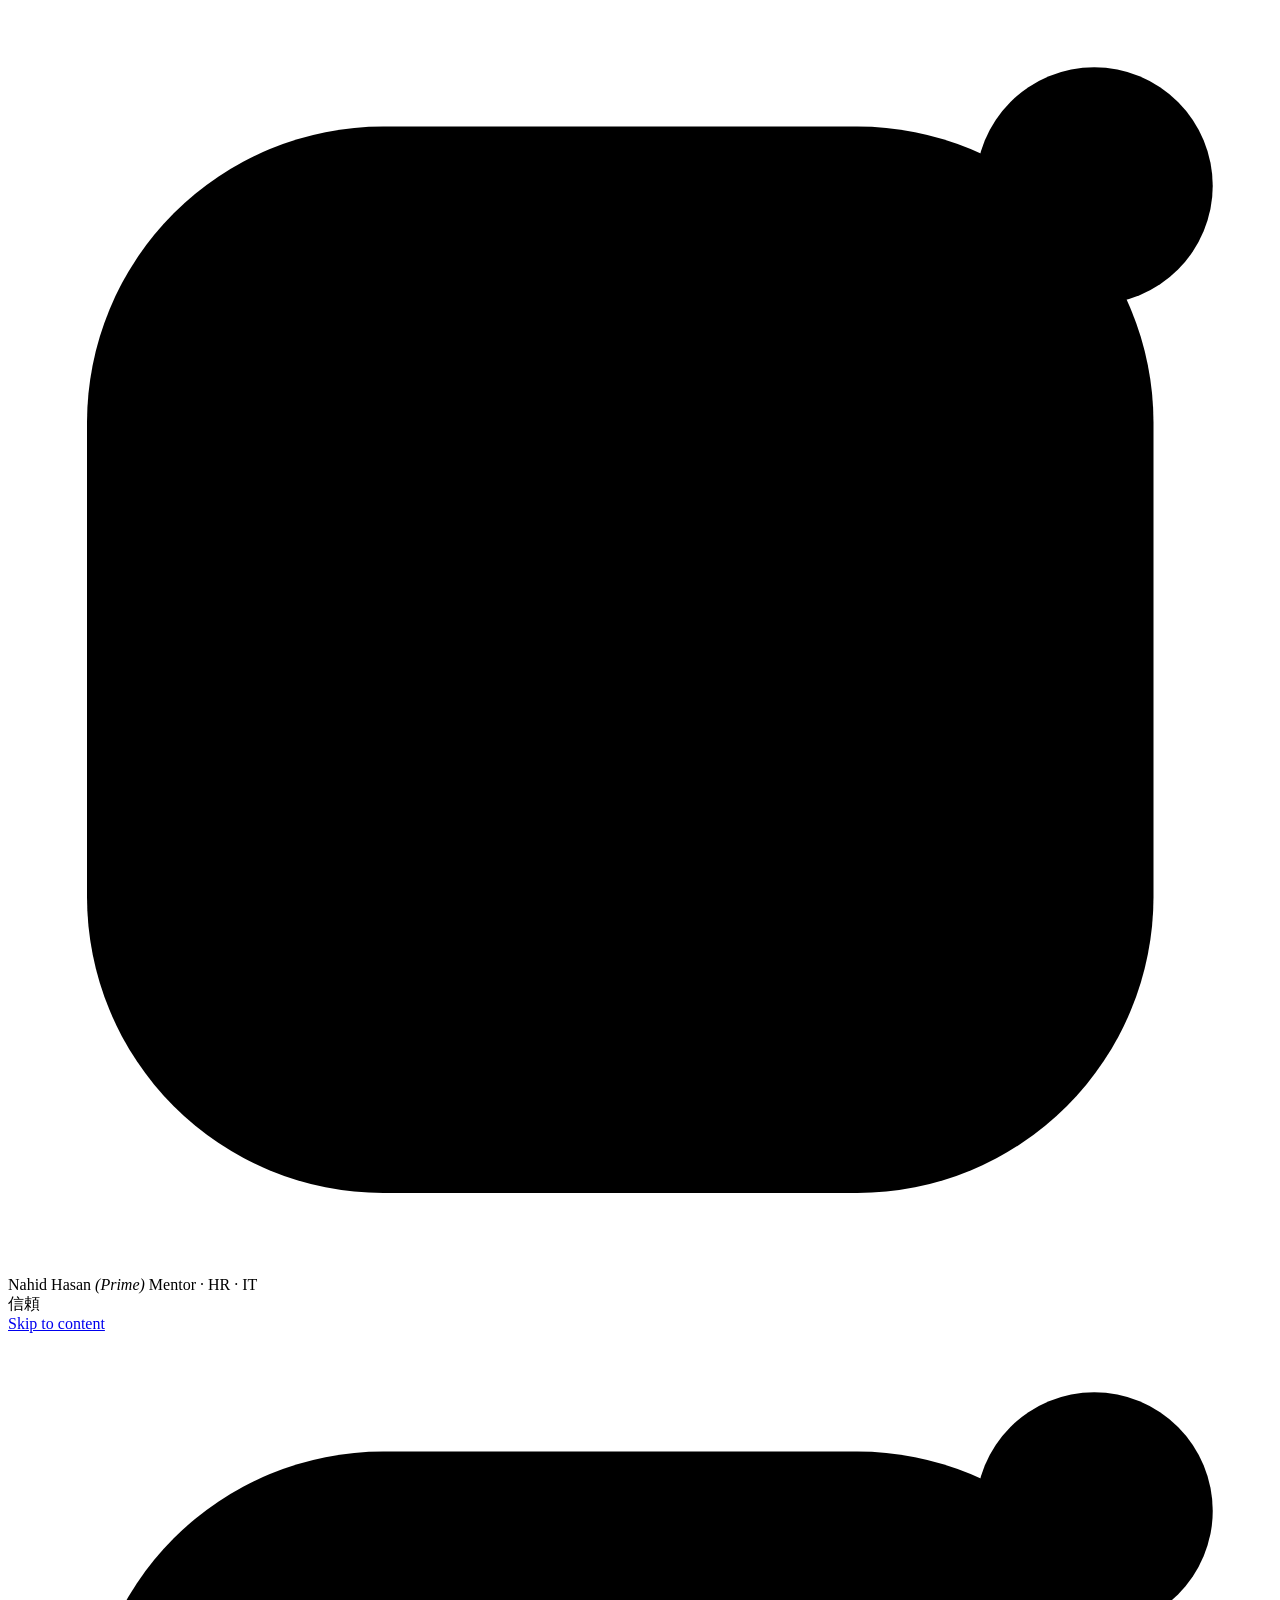
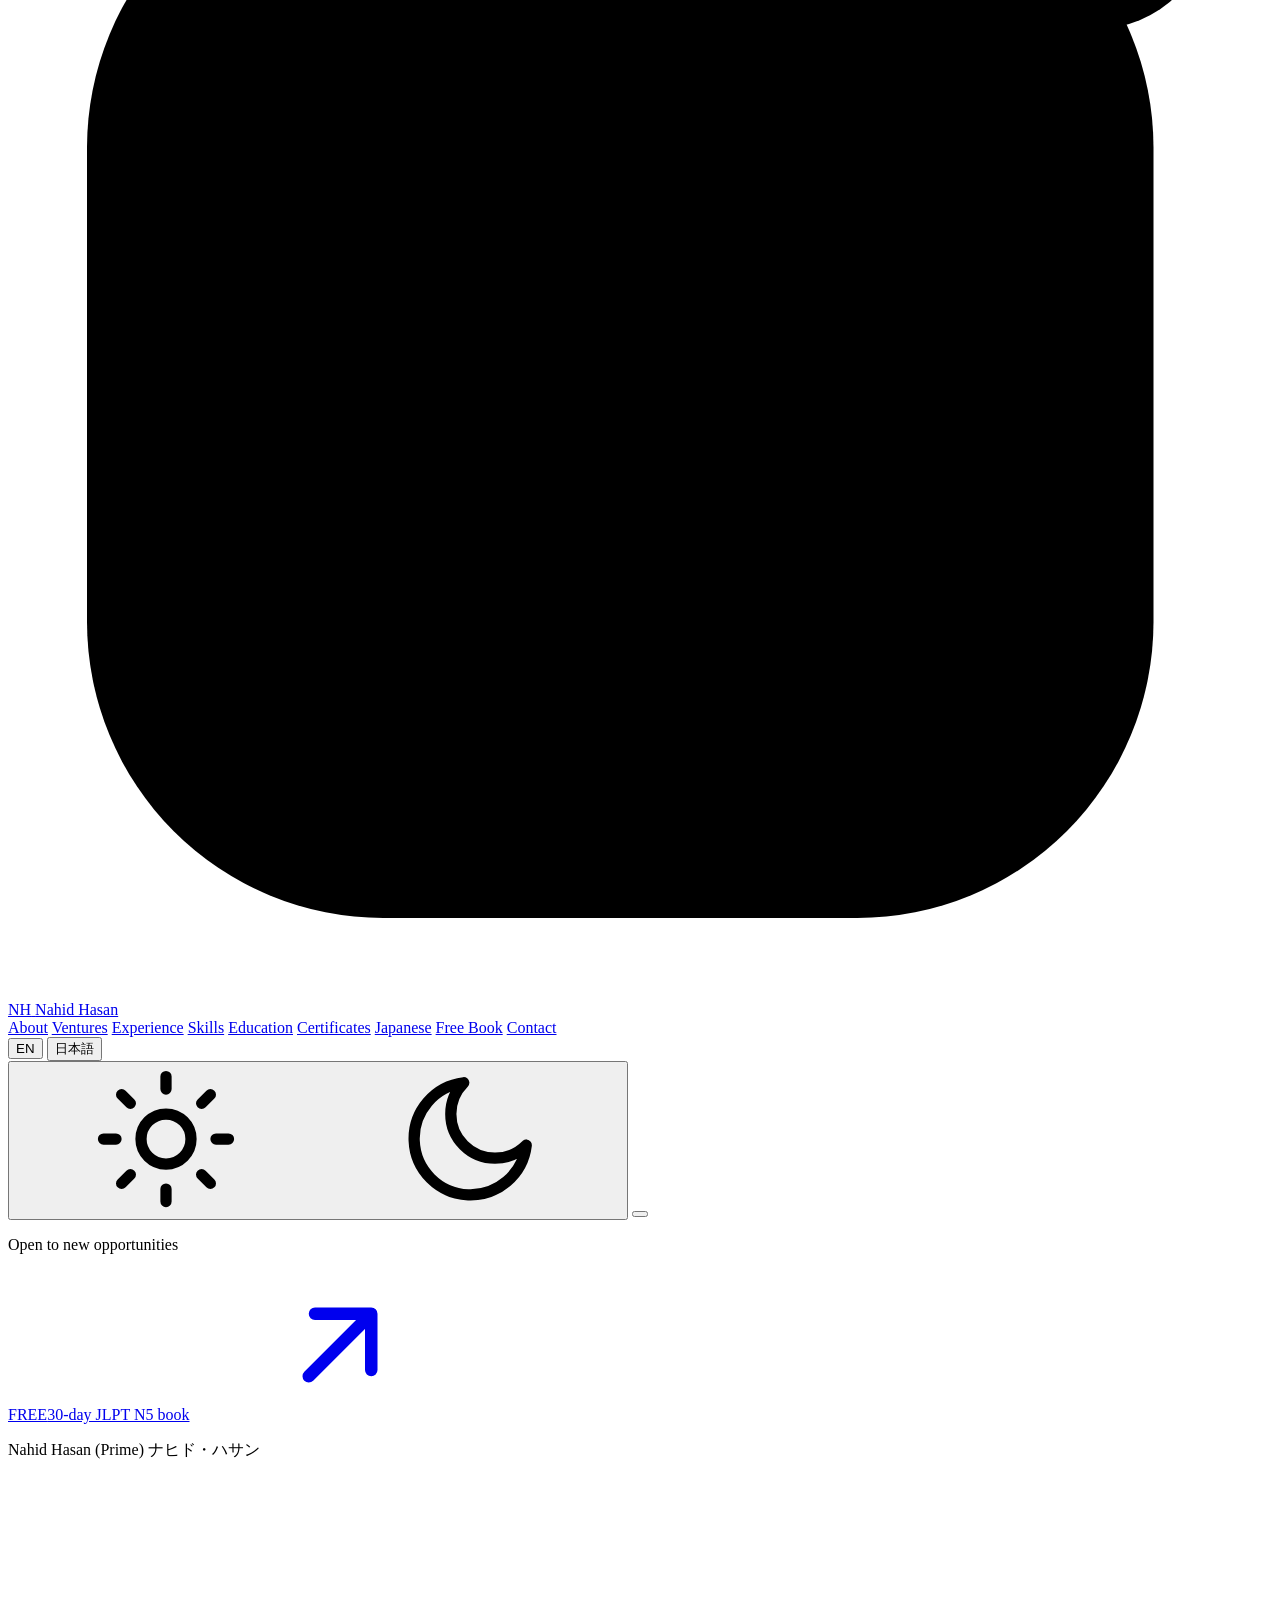
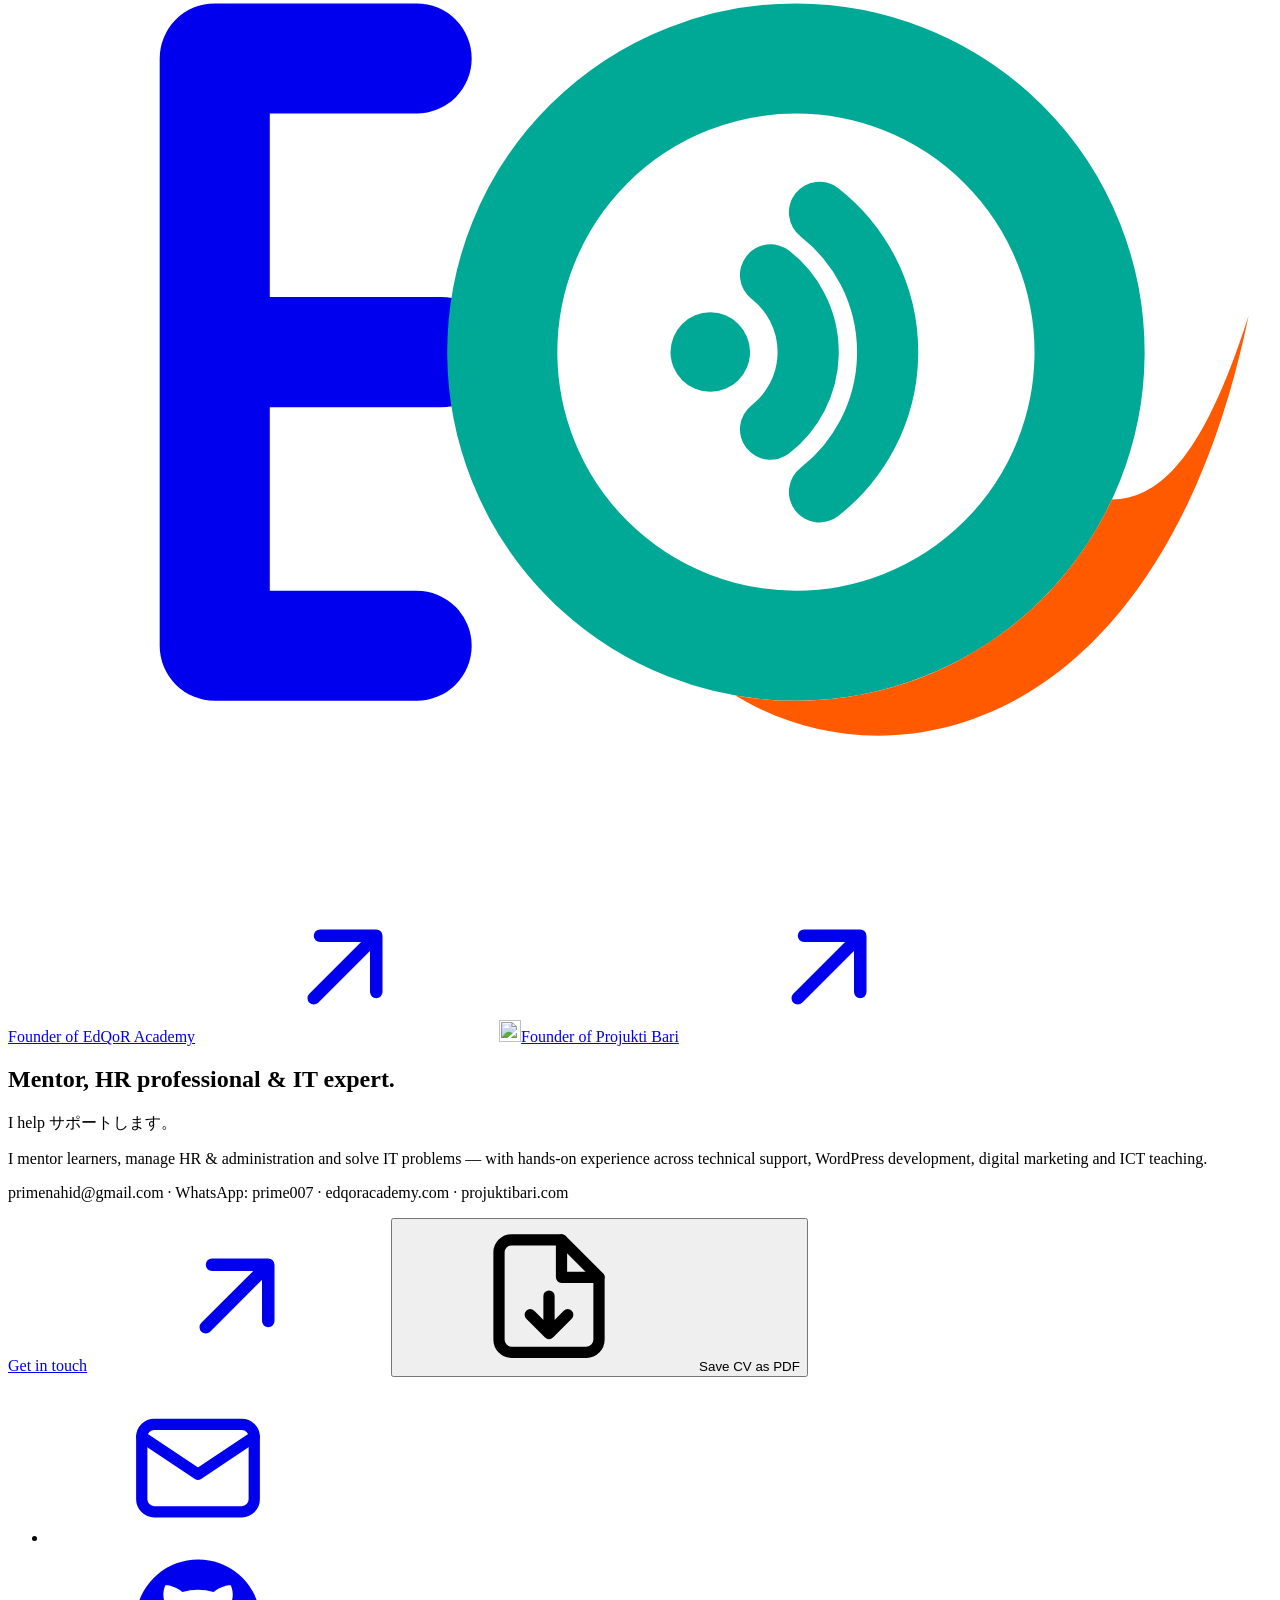
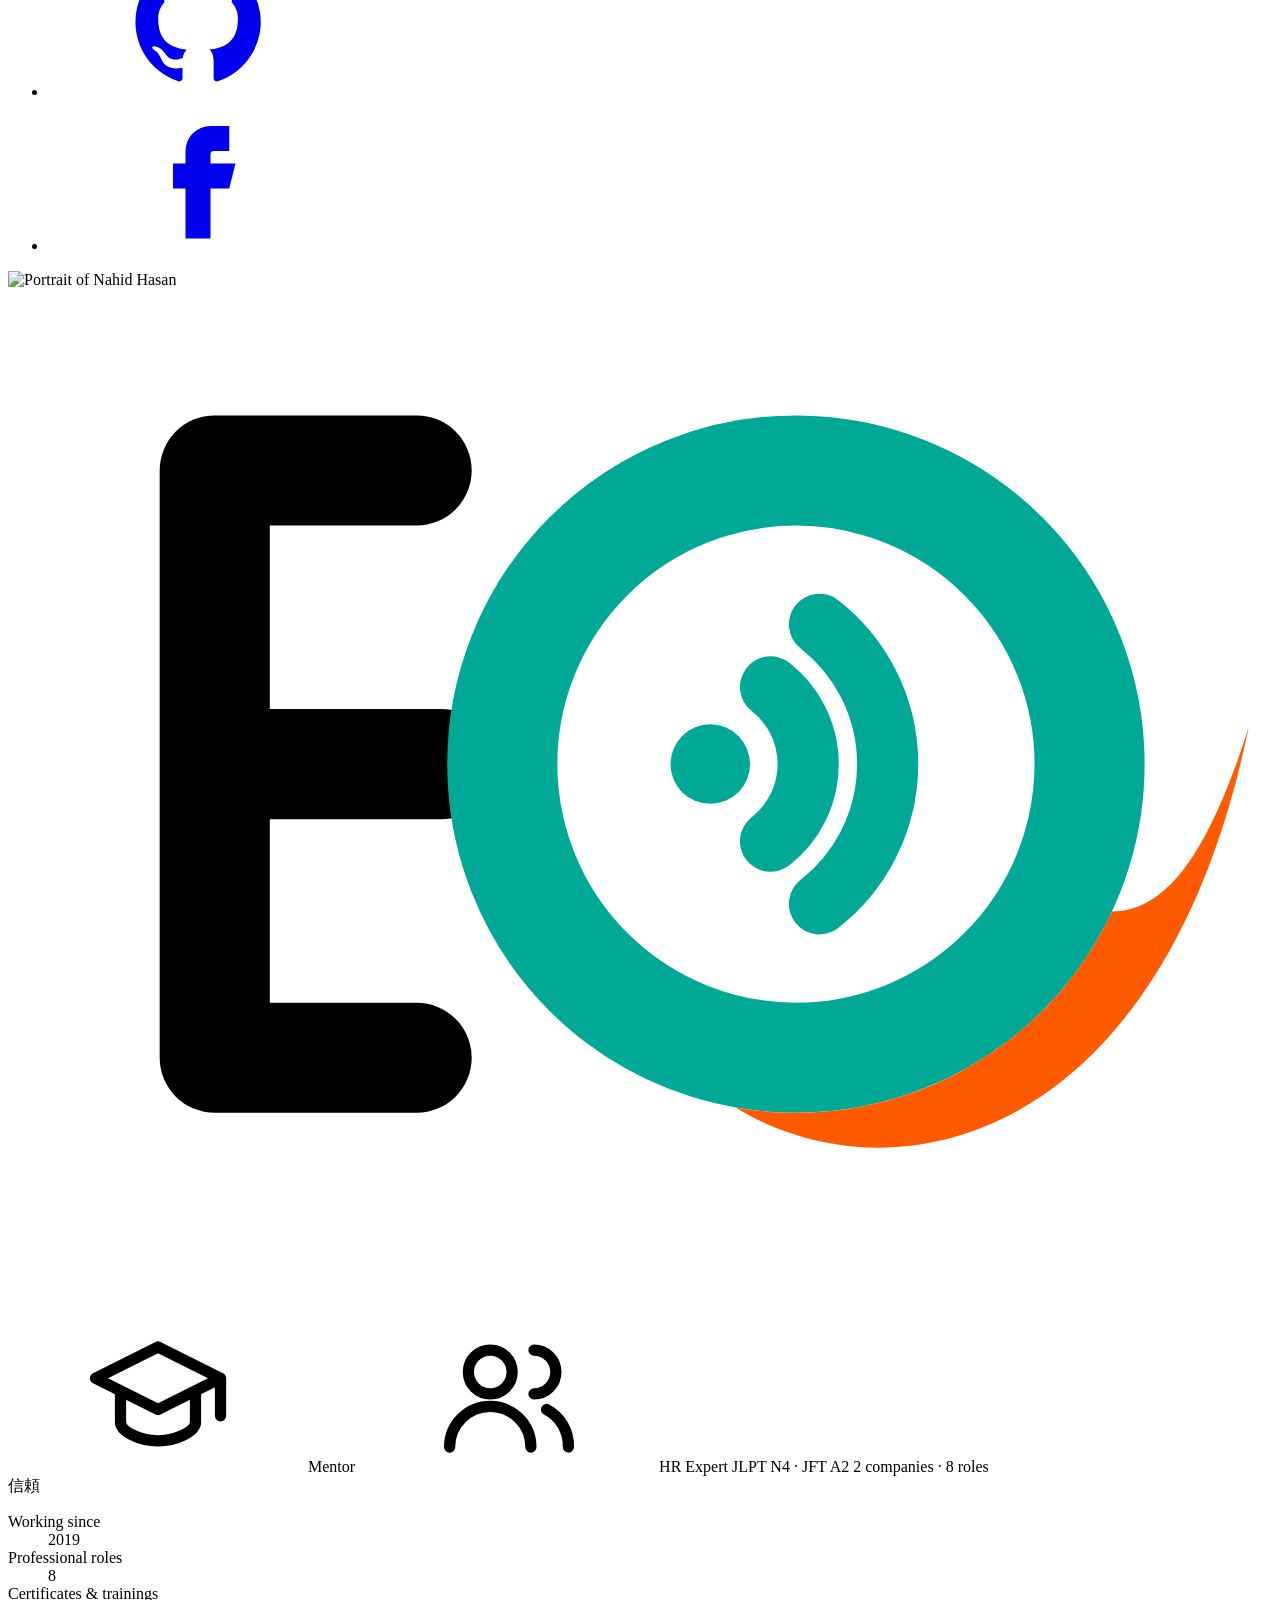
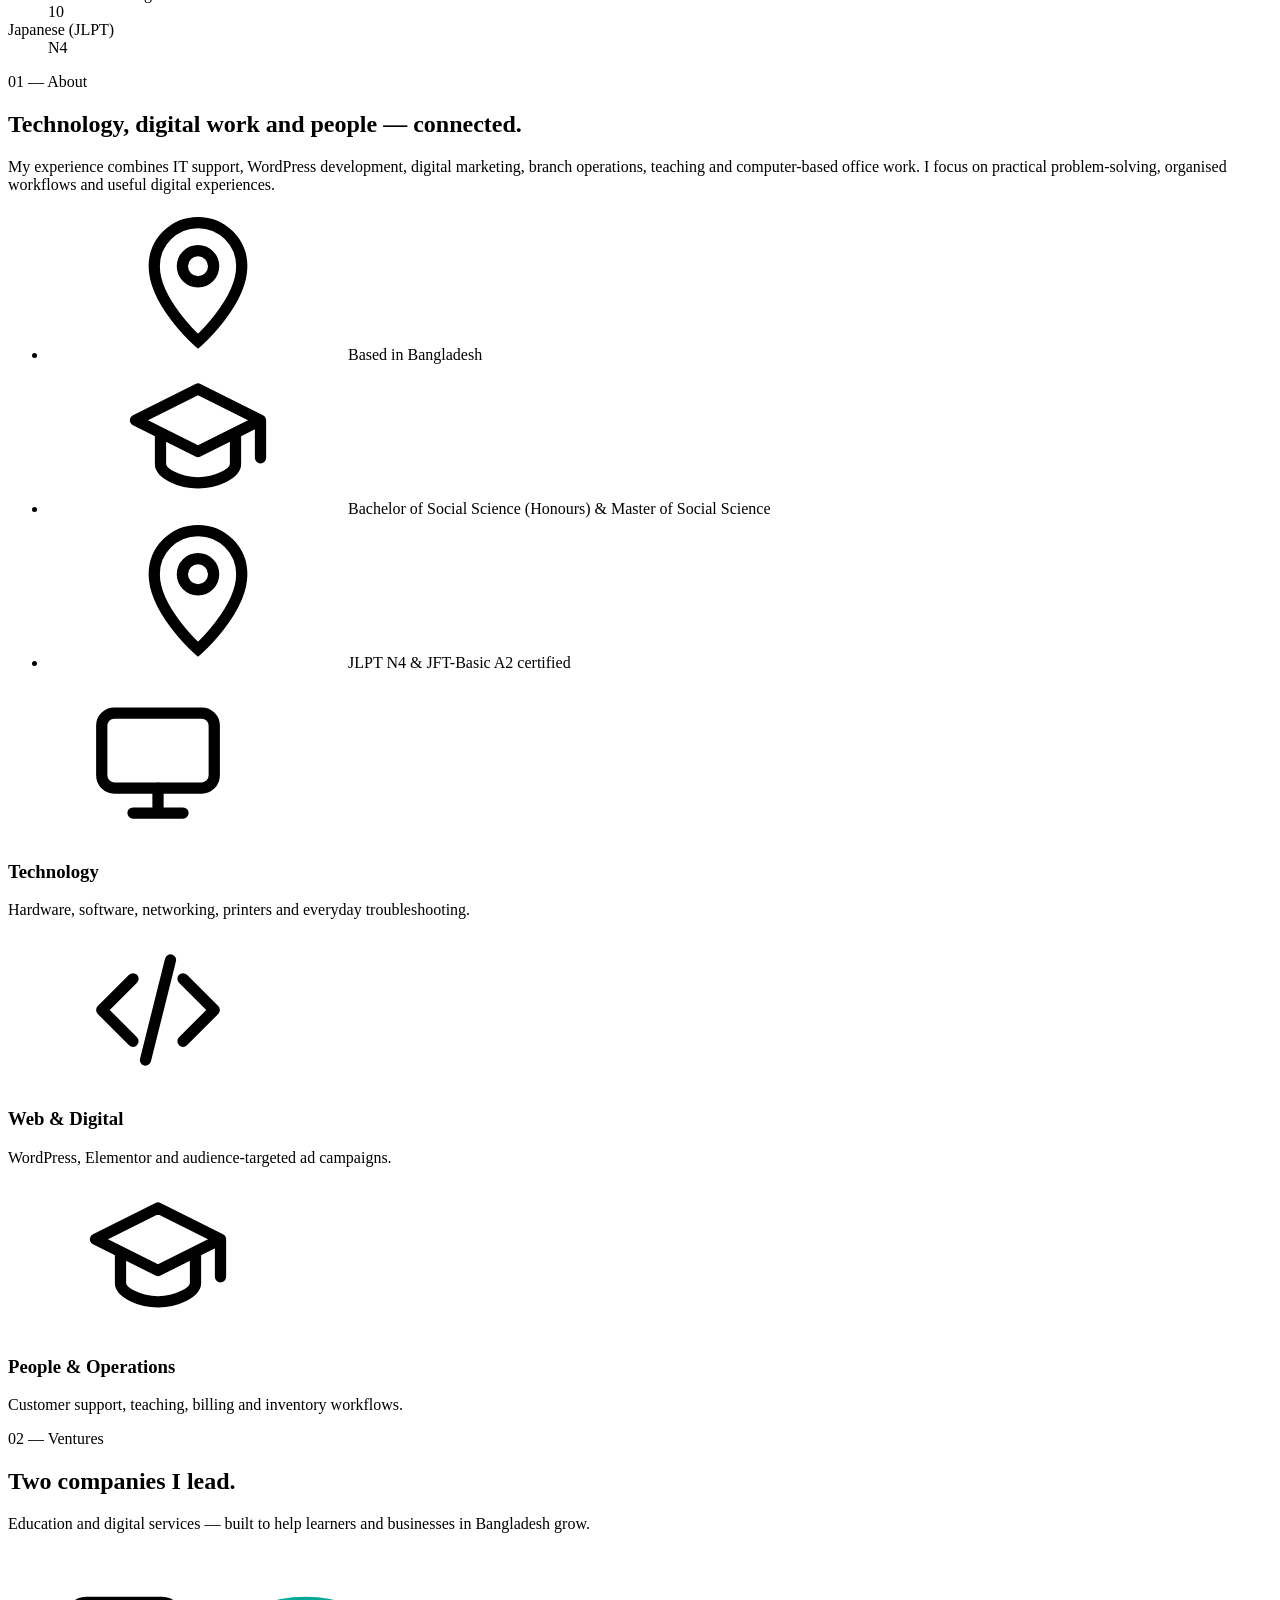
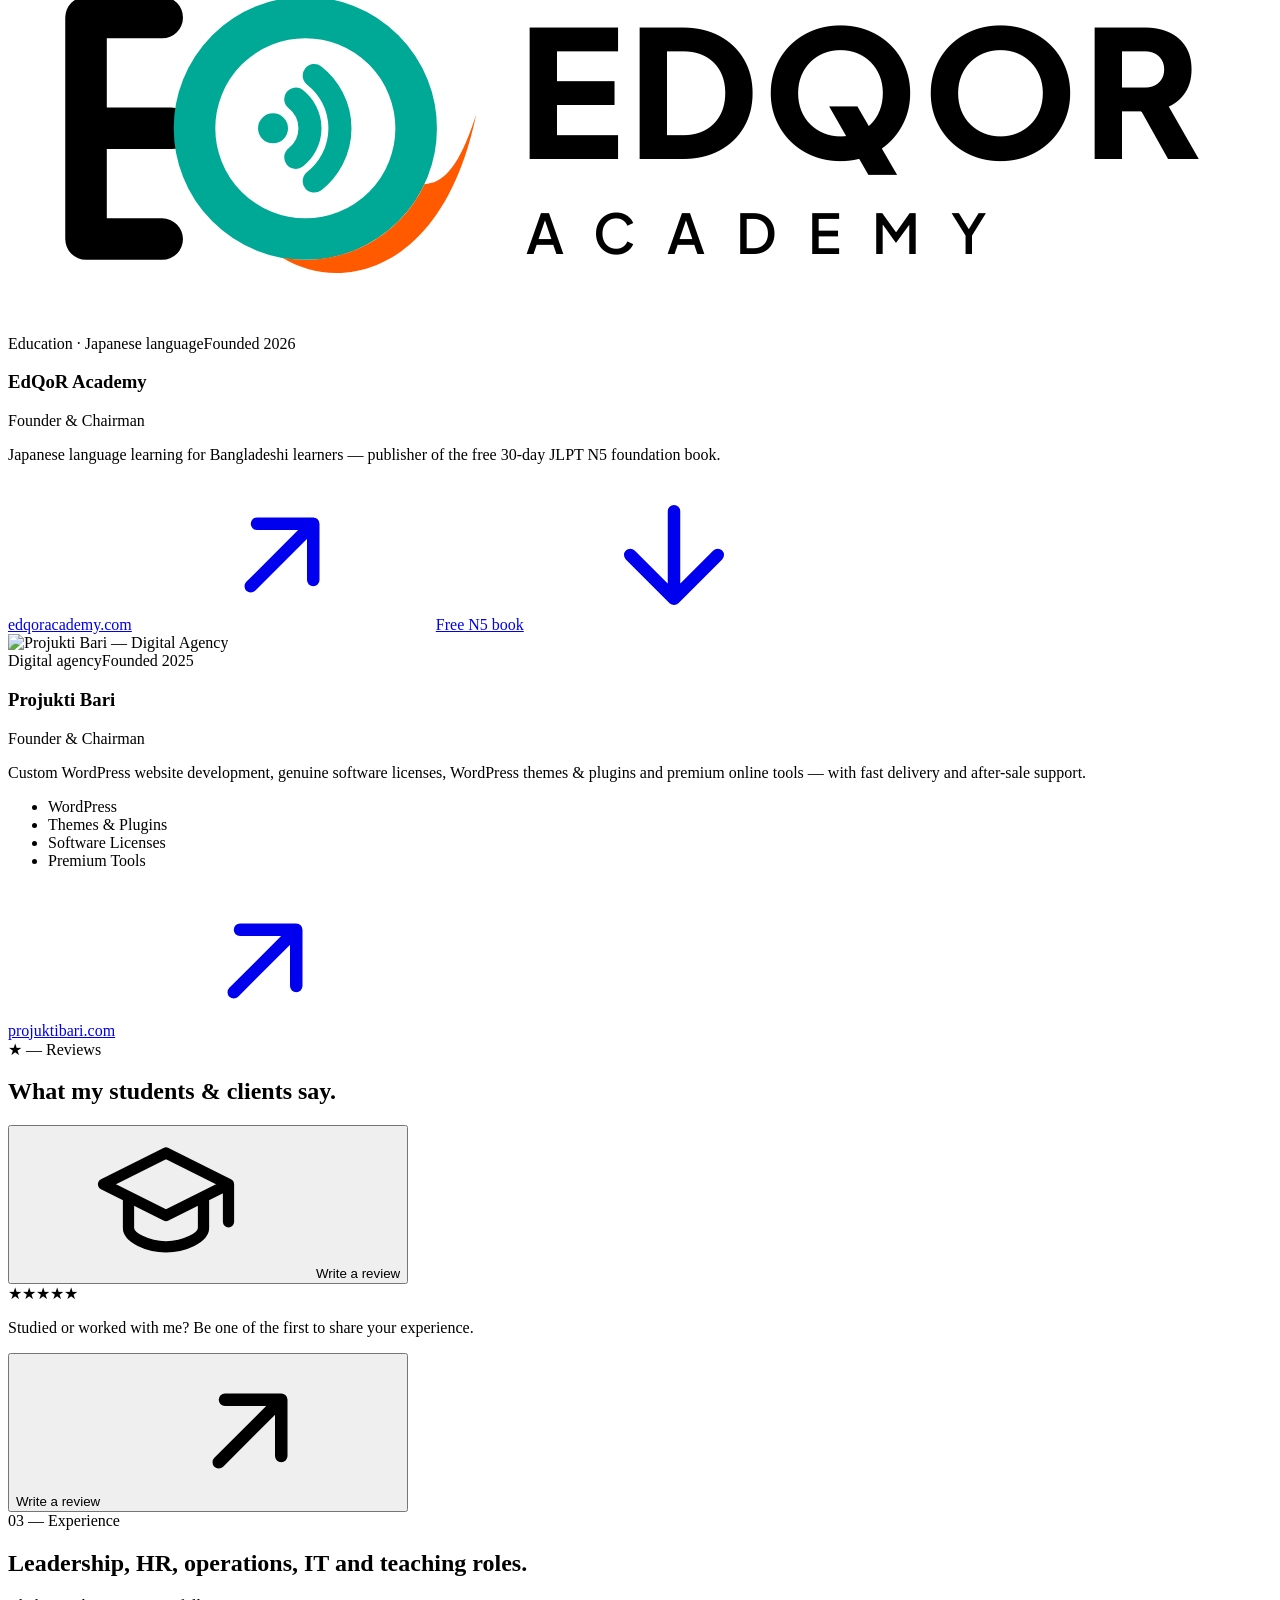
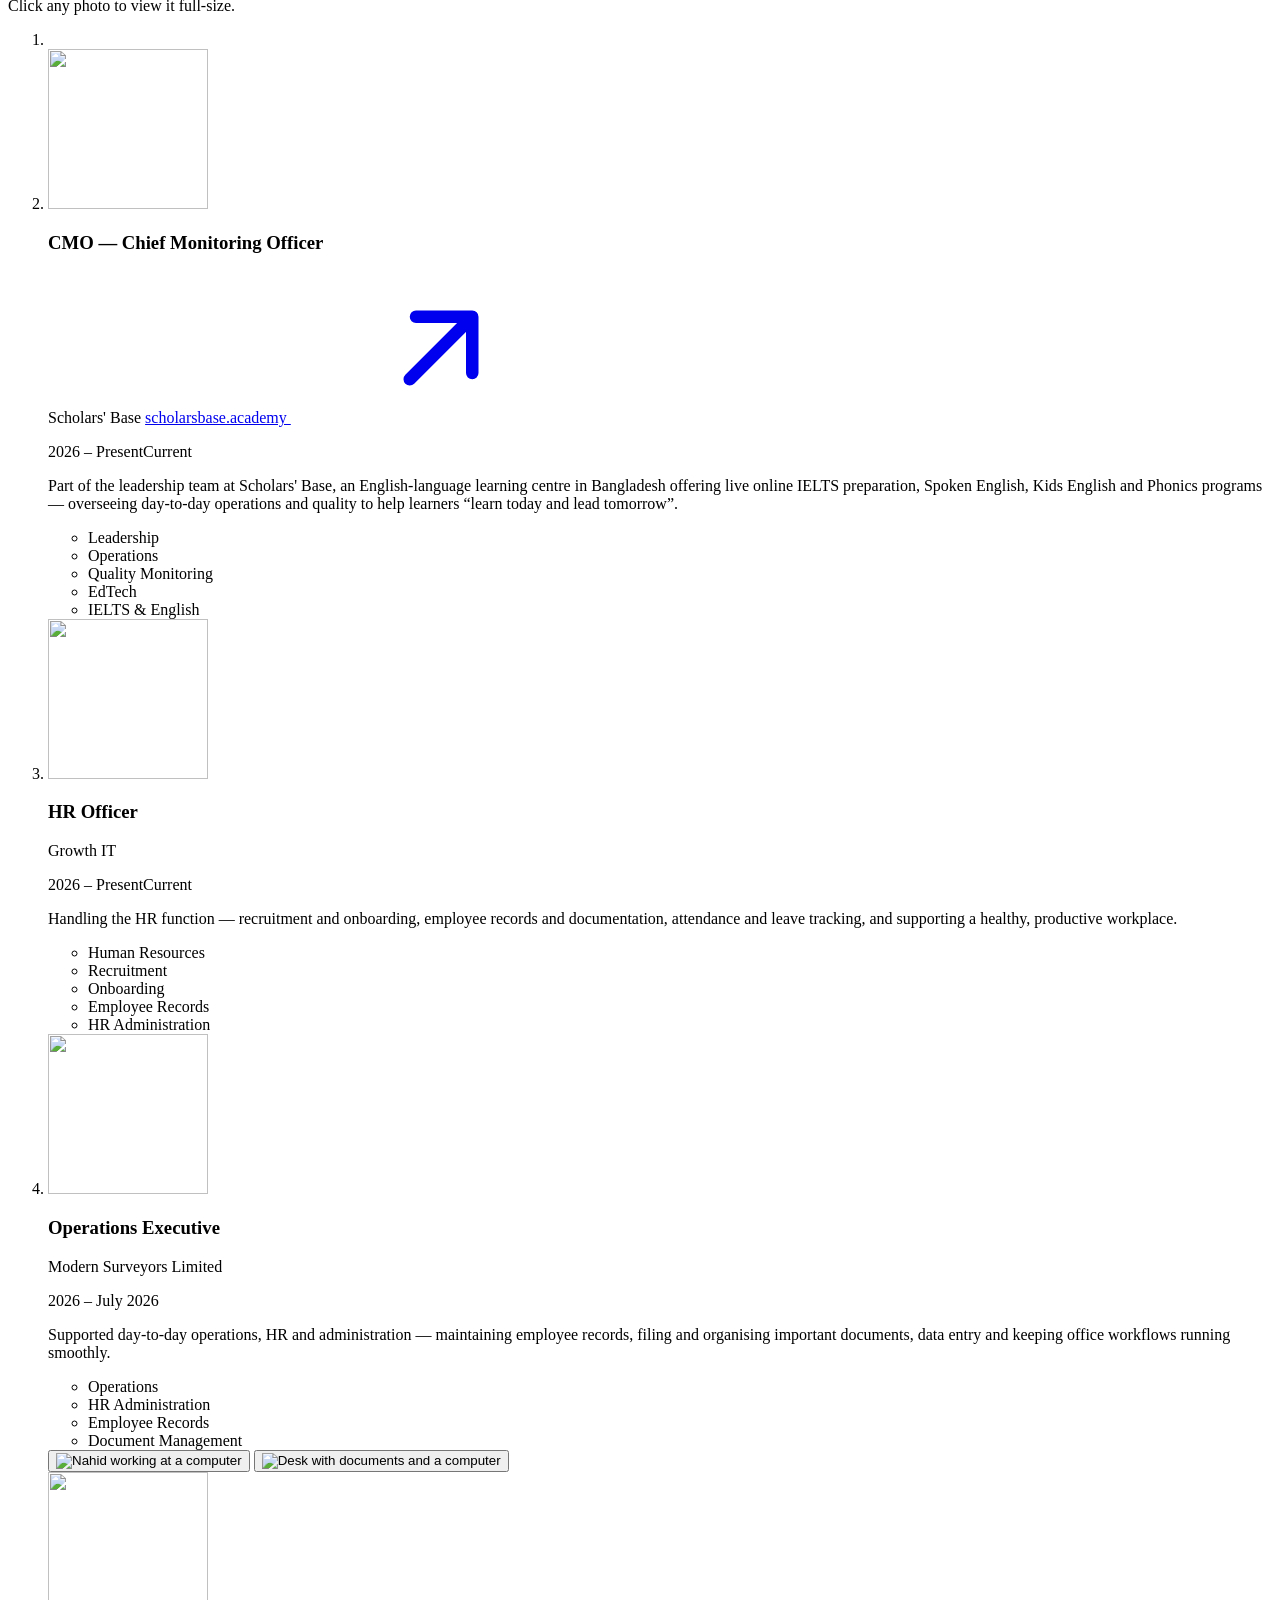
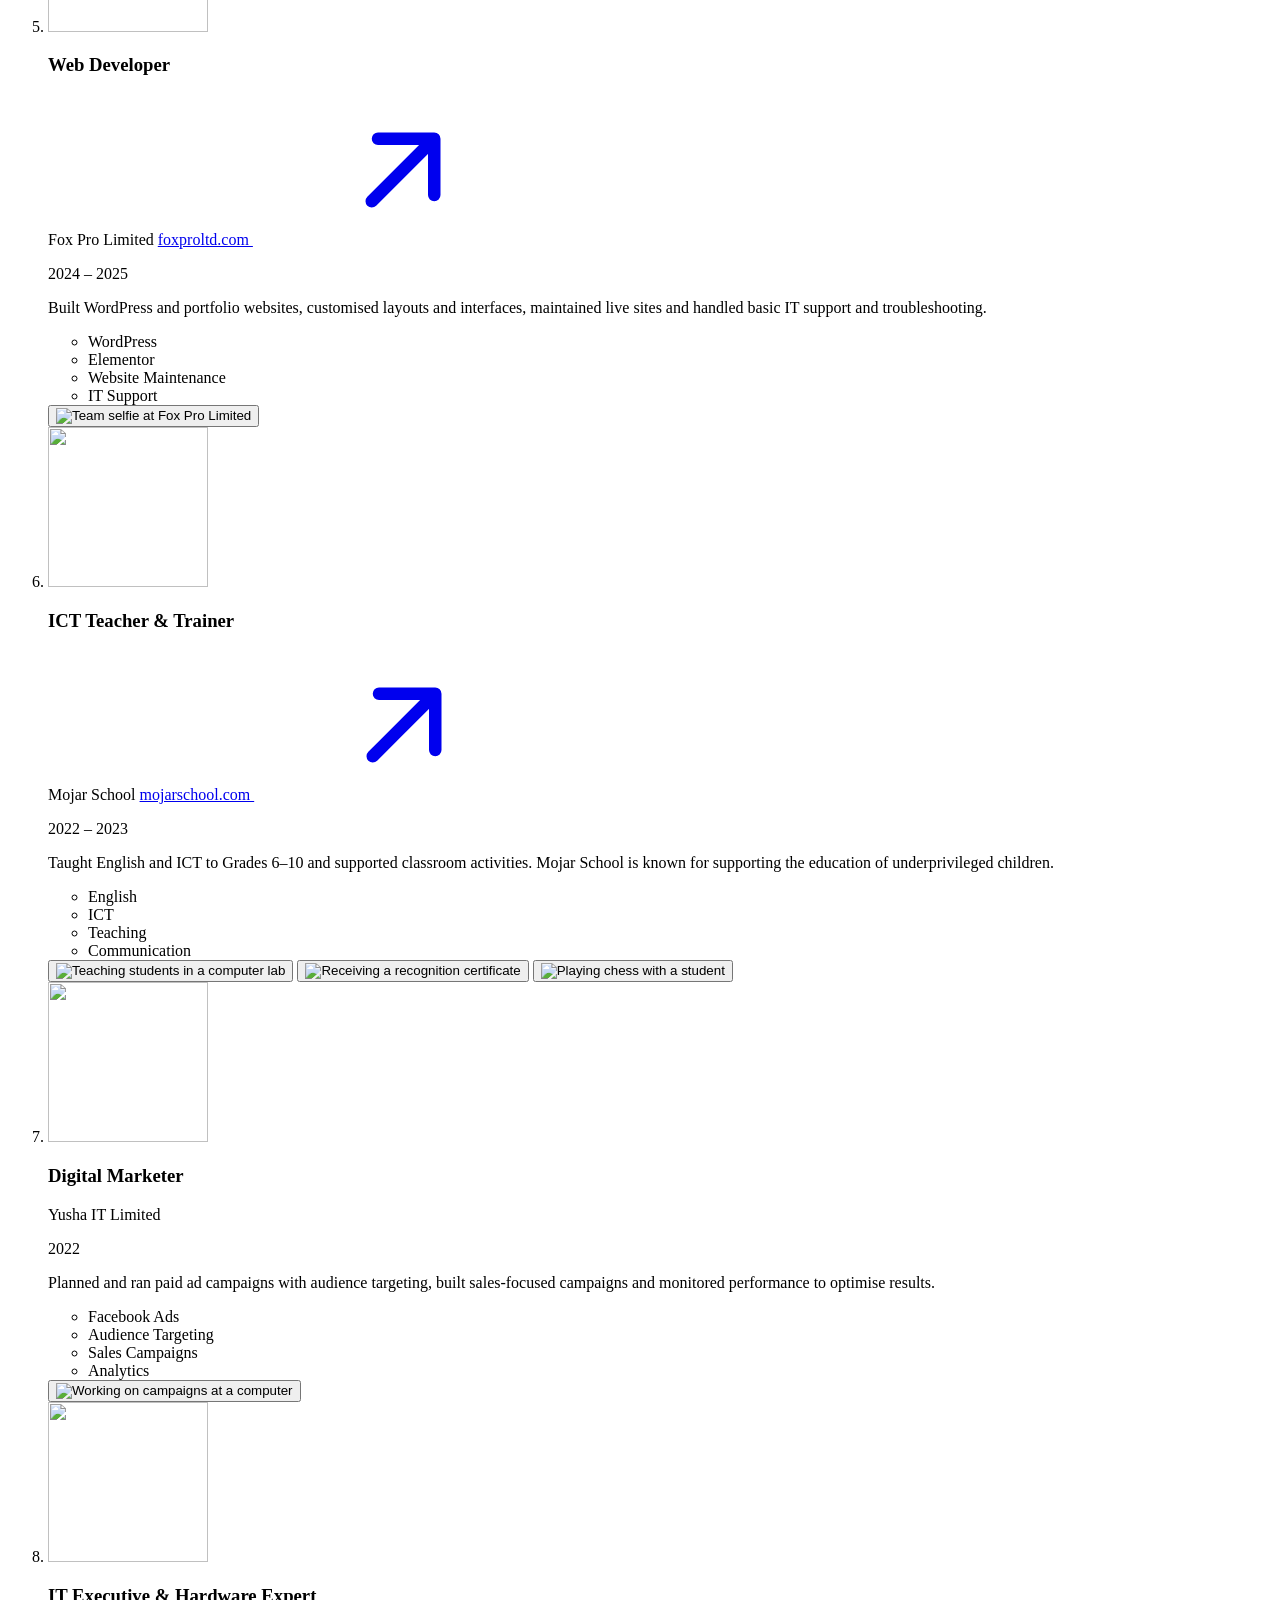
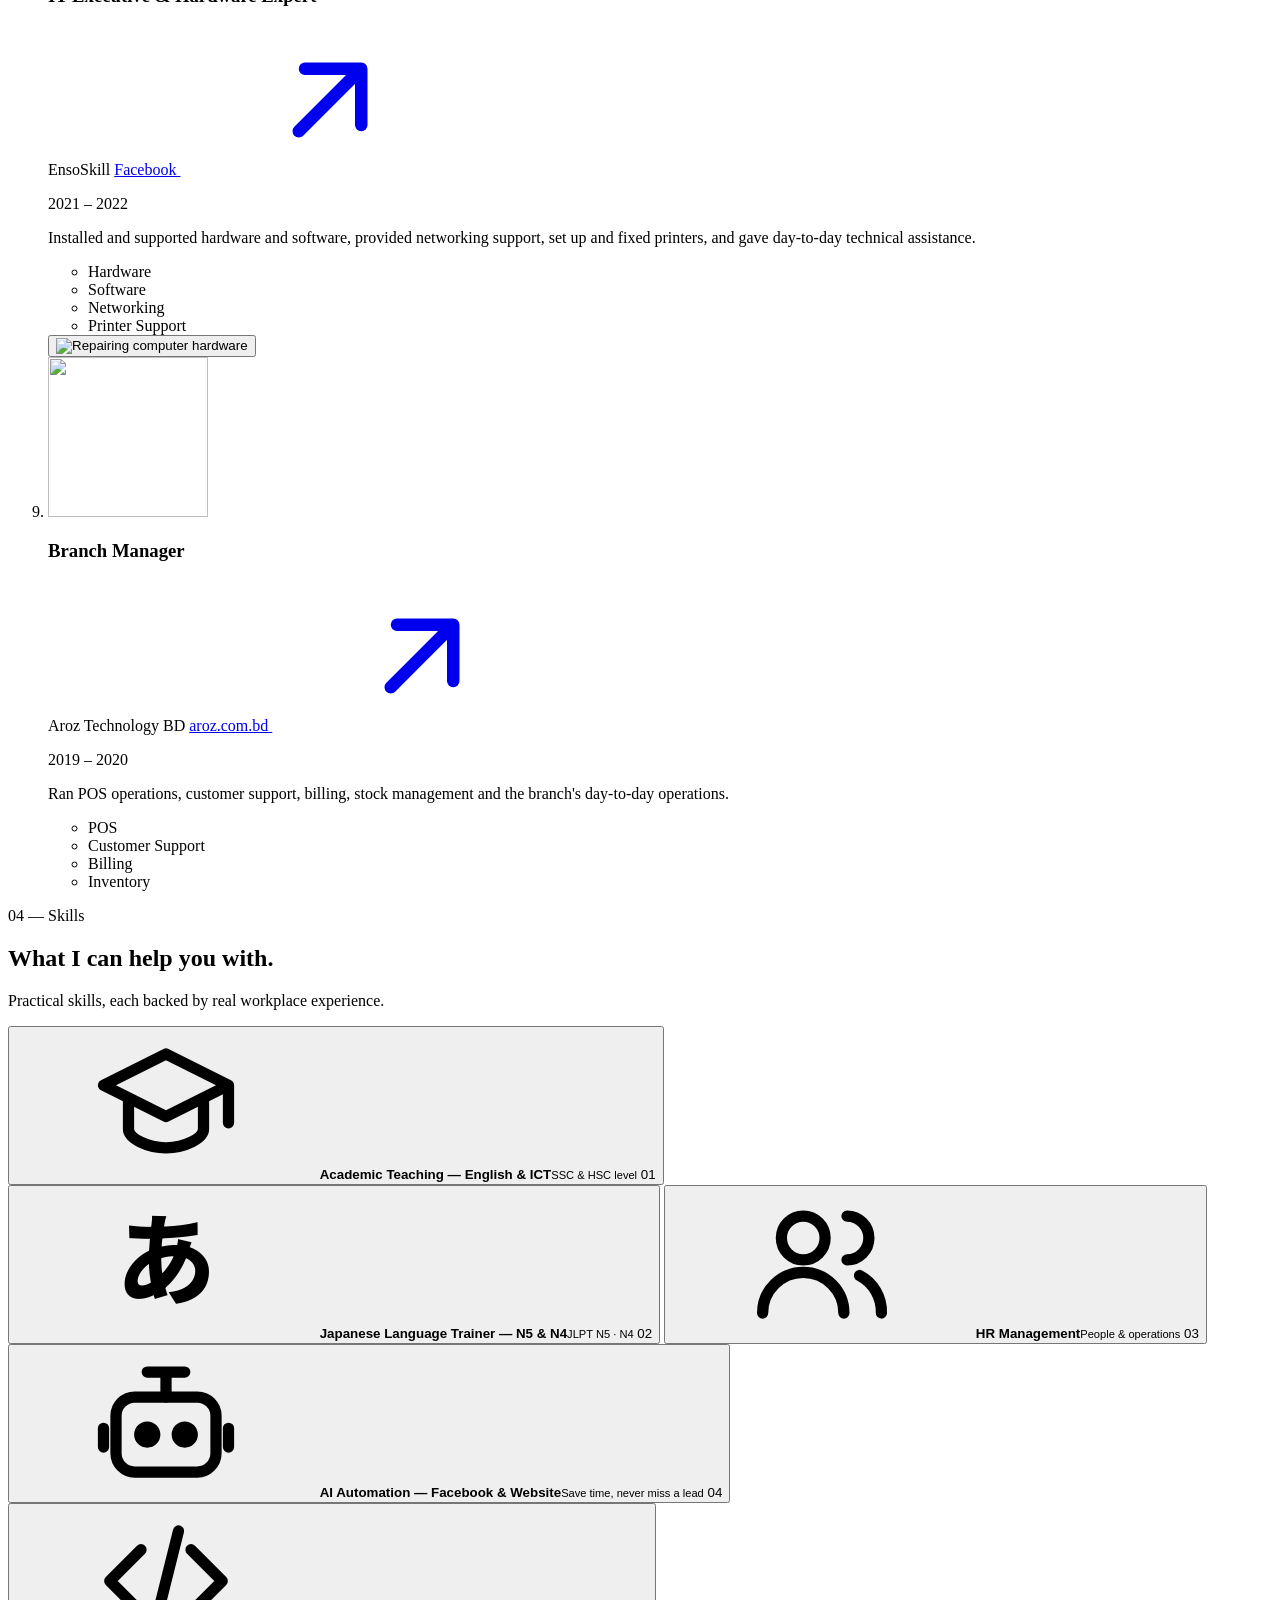
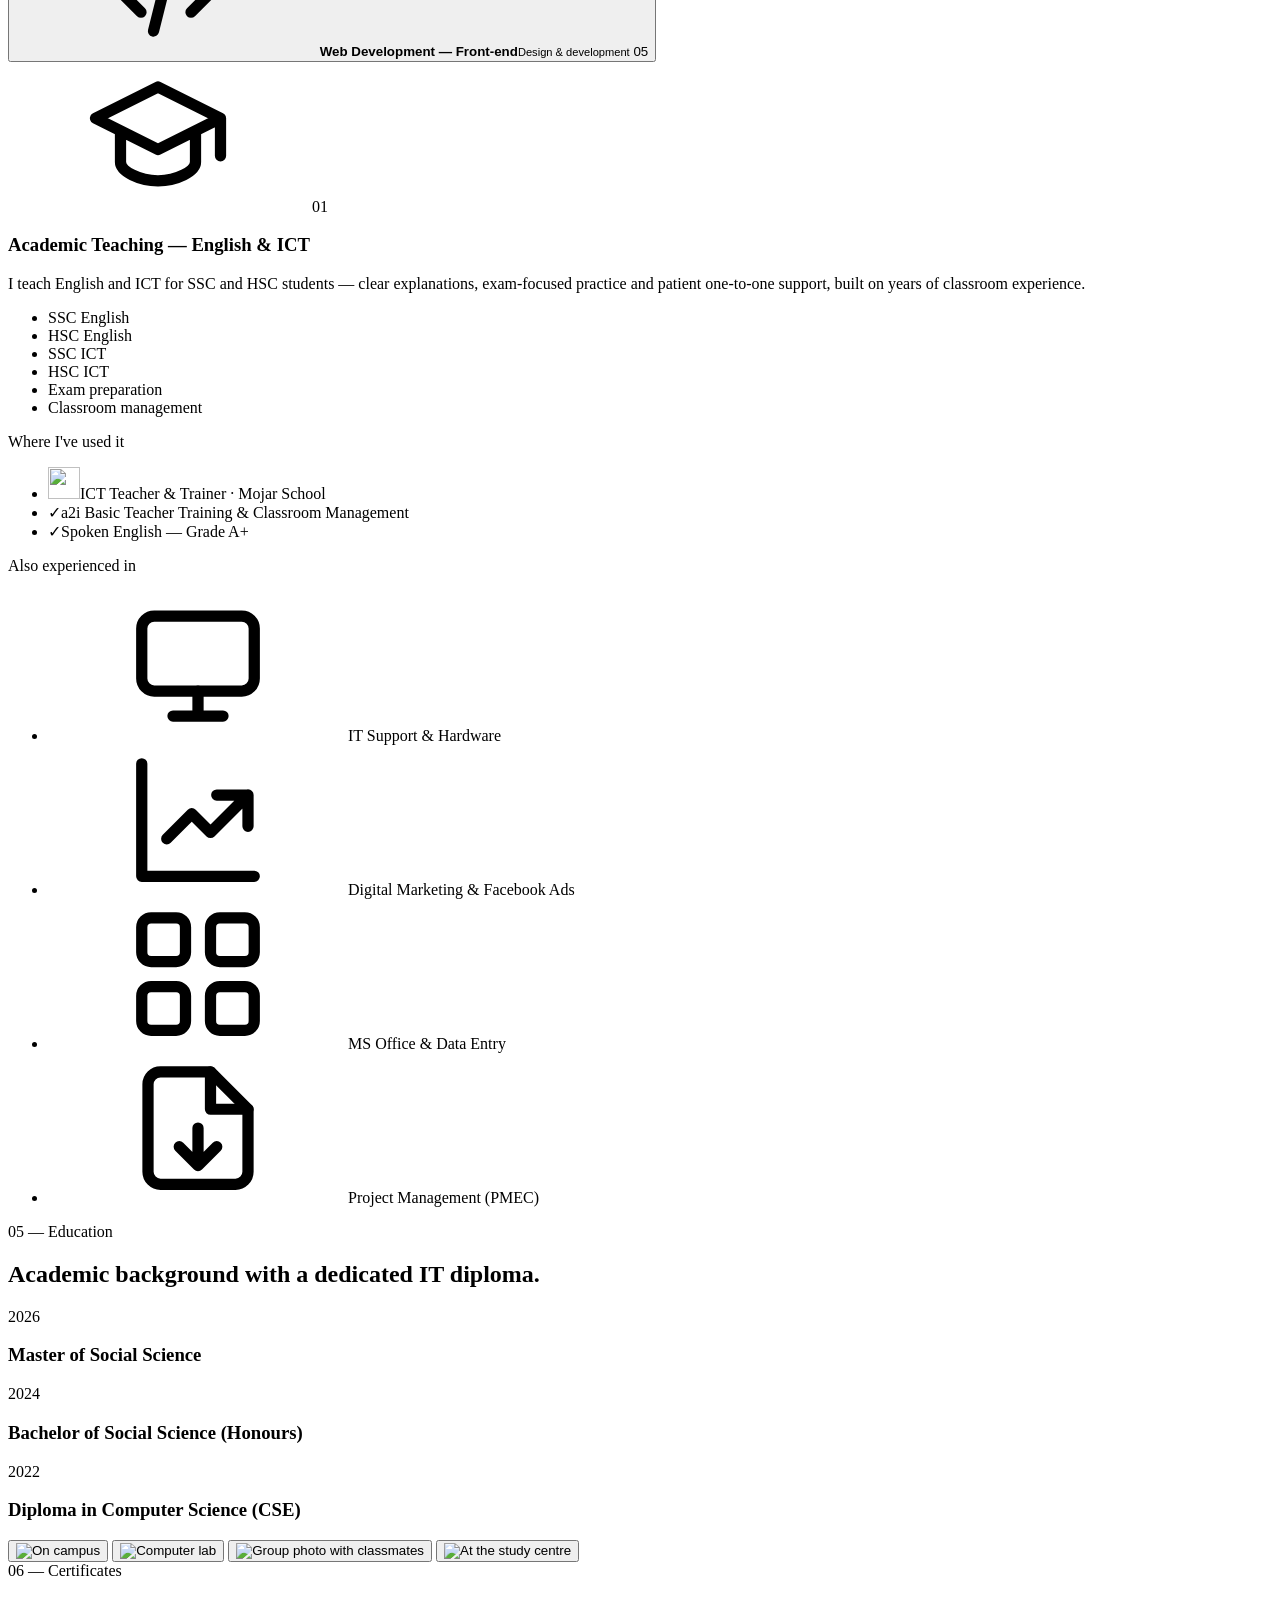
==== commit 12602220: "Add files via upload" ====
--- a/index.html
+++ b/index.html
@@ -3,9 +3,12 @@
 <head>
   <meta charset="utf-8">
   <meta name="viewport" content="width=device-width, initial-scale=1">
-  <title>Nahid Hasan (Prime) — Mentor, HR Professional &amp; IT Expert · Founder of EdQoR</title>
-  <meta name="description" content="Nahid Hasan (Prime) — mentor, HR professional and IT expert, founder of EdQoR. JLPT N4 &amp; JFT-Basic A2. Free 30-day JLPT N5 book for Bangladeshi learners.">
+  <title>Mentor, HR &amp; IT Expert | Nahid Hasan (Prime)</title>
+  <meta name="description" content="Nahid Hasan (Prime) — mentor, HR professional and IT expert, founder of EdQoR Academy. JLPT N4 &amp; JFT-Basic A2. Free 30-day JLPT N5 book for Bangladeshi learners.">
   <meta name="author" content="Nahid Hasan">
+  <meta name="referrer" content="strict-origin-when-cross-origin">
+  <!-- Reviews backend: paste your Google Apps Script Web App URL here (see setup/REVIEWS-SETUP.md) -->
+  <meta name="reviews-api" content="">
   <meta name="theme-color" content="#f7f5f0" media="(prefers-color-scheme: light)">
   <meta name="theme-color" content="#0e1014" media="(prefers-color-scheme: dark)">
   <link rel="canonical" href="https://primenahid.github.io/">
@@ -14,8 +17,8 @@
 
   <meta property="og:type" content="profile">
   <meta property="og:site_name" content="Nahid Hasan">
-  <meta property="og:title" content="Nahid Hasan (Prime) — Mentor, HR Professional &amp; IT Expert · Founder of EdQoR">
-  <meta property="og:description" content="Mentor, HR professional &amp; IT expert · Founder of EdQoR · Free 30-day JLPT N5 book.">
+  <meta property="og:title" content="Mentor, HR &amp; IT Expert | Nahid Hasan (Prime)">
+  <meta property="og:description" content="Mentor, HR professional &amp; IT expert · Founder of EdQoR Academy · Free 30-day JLPT N5 book.">
   <meta property="og:url" content="https://primenahid.github.io/">
   <meta property="og:image" content="https://primenahid.github.io/assets/images/og-image.jpg">
   <meta property="og:image:width" content="1200">
@@ -28,7 +31,9 @@
 
   <link rel="preconnect" href="https://fonts.googleapis.com">
   <link rel="preconnect" href="https://fonts.gstatic.com" crossorigin>
-  <link href="https://fonts.googleapis.com/css2?family=Plus+Jakarta+Sans:wght@400;500;600;700;800&family=Noto+Sans+JP:wght@400;500;700;900&display=swap" rel="stylesheet">
+  <link rel="preload" as="style" href="https://fonts.googleapis.com/css2?family=Plus+Jakarta+Sans:wght@400;500;600;700;800&family=Noto+Sans+JP:wght@400;500;700;900&display=swap">
+  <link href="https://fonts.googleapis.com/css2?family=Plus+Jakarta+Sans:wght@400;500;600;700;800&family=Noto+Sans+JP:wght@400;500;700;900&display=swap" rel="stylesheet" media="print" onload="this.media='all'">
+  <noscript><link href="https://fonts.googleapis.com/css2?family=Plus+Jakarta+Sans:wght@400;500;600;700;800&family=Noto+Sans+JP:wght@400;500;700;900&display=swap" rel="stylesheet"></noscript>
   <link rel="preload" as="image" href="assets/images/profile/nahid-hasan.webp">
   <link rel="stylesheet" href="assets/css/style.css">
 
@@ -41,24 +46,49 @@
   <script type="application/ld+json">
   {
     "@context":"https://schema.org",
-    "@type":"Person",
-    "name":"Nahid Hasan",
-    "url":"https://primenahid.github.io/",
-    "image":"https://primenahid.github.io/assets/images/profile/nahid-hasan-512.png",
-    "alternateName":"Prime",
-    "jobTitle":["Mentor","HR Professional","IT Expert","Founder of EdQoR"],
-    "email":"mailto:primenahid@gmail.com",
-    "knowsAbout":["IT Support","WordPress","Elementor","Digital Marketing","Facebook Ads","Networking","ICT Education"],
-    "knowsLanguage":["bn","en","ja"],
-    "sameAs":["https://github.com/primenahid","https://facebook.com/primenahid"]
+    "@graph":[
+      {
+        "@type":"Person","@id":"https://primenahid.github.io/#person",
+        "name":"Nahid Hasan","alternateName":"Prime",
+        "url":"https://primenahid.github.io/",
+        "image":"https://primenahid.github.io/assets/images/profile/nahid-hasan-512.png",
+        "jobTitle":["Mentor","HR Professional","IT Expert","Founder & Chairman of EdQoR Academy","Founder & Chairman of Projukti Bari","CMO at Scholars' Base","HR Officer at Growth IT"],
+        "worksFor":[{"@type":"Organization","name":"Scholars' Base","url":"https://scholarsbase.academy/"},{"@type":"Organization","name":"Growth IT"}],
+        "email":"mailto:primenahid@gmail.com",
+        "knowsAbout":["HR Administration","IT Support","WordPress","Digital Marketing","Japanese Language","JLPT","ICT Education"],
+        "knowsLanguage":["bn","en","ja"],
+        "founder":[{"@id":"https://primenahid.github.io/#edqor"},{"@id":"https://primenahid.github.io/#projuktibari"}],
+        "sameAs":["https://github.com/primenahid","https://facebook.com/primenahid","https://edqoracademy.com","https://projuktibari.com"]
+      },
+      {
+        "@type":"EducationalOrganization","@id":"https://primenahid.github.io/#edqor",
+        "name":"EdQoR Academy","alternateName":"EdQoR","foundingDate":"2026","logo":"https://primenahid.github.io/assets/images/brand/edqor-logo-light.svg","founder":{"@id":"https://primenahid.github.io/#person"},
+        "url":"https://edqoracademy.com"
+      },
+      {
+        "@type":"Organization","@id":"https://primenahid.github.io/#projuktibari",
+        "name":"Projukti Bari","foundingDate":"2025","description":"Digital agency — WordPress website development, software licenses, themes, plugins and premium online tools.",
+        "url":"https://projuktibari.com","logo":"https://primenahid.github.io/assets/images/brand/projukti-bari-logo.webp",
+        "founder":{"@id":"https://primenahid.github.io/#person"}
+      },
+      {
+        "@type":"Book","name":"EdQoR Academy — 30-Day JLPT N5 Foundation (Bangladesh Edition)",
+        "inLanguage":["bn","en","ja"],"numberOfPages":34,"bookFormat":"https://schema.org/EBook",
+        "author":{"@id":"https://primenahid.github.io/#person"},"publisher":{"@id":"https://primenahid.github.io/#edqor"},
+        "url":"https://primenahid.github.io/assets/books/EdQoR-Academy-N5-30-Day-Foundation.pdf",
+        "image":"https://primenahid.github.io/assets/images/book/cover.webp",
+        "isAccessibleForFree":true,"offers":{"@type":"Offer","price":"0","priceCurrency":"BDT"}
+      }
+    ]
   }
   </script>
 </head>
 <body>
   <div class="loader" id="loader" aria-hidden="true">
     <div class="loader__inner">
-      <span class="loader__mark">NH</span>
+      <svg class="nh-logo loader__logo" viewBox="0 0 64 64" aria-hidden="true"><use href="#nh-mark"/></svg>
       <span class="loader__name">Nahid Hasan <em>(Prime)</em></span>
+      <span class="loader__tag">Mentor · HR · IT</span>
       <span class="loader__bar"><i></i></span>
     </div>
     <span class="loader__kanji">信頼</span>
@@ -70,6 +100,20 @@
     <symbol id="i-arrow" viewBox="0 0 24 24"><path d="M7 17 17 7M8 7h9v9" fill="none" stroke="currentColor" stroke-width="2" stroke-linecap="round" stroke-linejoin="round"/></symbol>
     <symbol id="i-down" viewBox="0 0 24 24"><path d="M12 5v14M19 12l-7 7-7-7" fill="none" stroke="currentColor" stroke-width="2" stroke-linecap="round" stroke-linejoin="round"/></symbol>
     <symbol id="i-mail" viewBox="0 0 24 24"><g fill="none" stroke="currentColor" stroke-width="1.8" stroke-linecap="round" stroke-linejoin="round"><rect x="3" y="5" width="18" height="14" rx="2"/><path d="m3 7 9 6 9-6"/></g></symbol>
+    <symbol id="i-whatsapp" viewBox="0 0 24 24"><path fill="currentColor" d="M12 2a10 10 0 0 0-8.6 15.1L2 22l5-1.3A10 10 0 1 0 12 2m0 1.8a8.2 8.2 0 1 1-4.2 15.2l-.3-.2-3 .8.8-2.9-.2-.3A8.2 8.2 0 0 1 12 3.8m-3.3 4.3c-.2 0-.5 0-.7.3-.3.3-1 1-1 2.4s1 2.8 1.2 3c.1.2 2 3.1 4.9 4.3 2.4.9 2.9.8 3.4.7.5 0 1.7-.7 1.9-1.4.2-.7.2-1.2.2-1.4l-.5-.3-1.9-.9c-.2-.1-.4-.1-.6.1l-.8 1c-.2.2-.3.2-.6.1a6.7 6.7 0 0 1-3.3-2.9c-.3-.4.2-.4.7-1.3l.1-.5-.9-2.1c-.2-.5-.4-.5-.6-.5z"/></symbol>
+    <symbol id="nh-mark" viewBox="0 0 64 64">
+      <rect class="nh-bg" x="4" y="6" width="54" height="54" rx="15" style="fill:var(--nh-bg, var(--ink))"/>
+      <g fill="none" style="stroke:var(--nh-fg, var(--bg))" stroke-width="5.5" stroke-linecap="round" stroke-linejoin="round">
+        <path pathLength="1" d="M17 46 V20 L31 46 V20"/>
+        <path pathLength="1" d="M31 33 H45 M45 20 V46"/>
+      </g>
+      <circle class="nh-dot" cx="55" cy="9" r="6" style="fill:var(--nh-dot, var(--accent)); stroke:var(--bg)" stroke-width="2.5"/>
+    </symbol>
+    <symbol id="edqor-logo" viewBox="0 0 530 160"><g transform="translate(24 20) scale(.968)"><g transform="translate(-20 -43)"><path d="M62 52 H29 V148 H62 M29 100 H66" fill="none" stroke="currentColor" stroke-linecap="round" stroke-linejoin="round" stroke-width="18"/><circle cx="124" cy="100" r="48" fill="none" stroke="#00A896" stroke-width="18"/><path d="M119.85 87.39 A16 16 0 0 1 119.85 112.61 M127.85 77.15 A29 29 0 0 1 127.85 122.85" fill="none" stroke="#00A896" stroke-linecap="round" stroke-width="10"/><circle cx="110" cy="100" r="6.5" fill="#00A896"/><path d="M114.1 156.13 C140 172 184 162 198 94 C191 116 184 124 175.66 124.09 A57 57 0 0 1 114.1 156.13 Z" fill="#FF5A00"/></g></g><text x="214" y="88" font-family="'Plus Jakarta Sans', Montserrat, Arial, sans-serif" font-weight="800" font-size="74" letter-spacing="2.2" fill="currentColor">EDQOR</text><text x="217" y="128" font-family="'Plus Jakarta Sans', Montserrat, Arial, sans-serif" font-weight="600" font-size="23" letter-spacing="13" fill="currentColor">ACADEMY</text></symbol>
+    <symbol id="edqor-mark" viewBox="0 0 200 160"><g transform="translate(24 20) scale(.968)"><g transform="translate(-20 -43)"><path d="M62 52 H29 V148 H62 M29 100 H66" fill="none" stroke="currentColor" stroke-linecap="round" stroke-linejoin="round" stroke-width="18"/><circle cx="124" cy="100" r="48" fill="none" stroke="#00A896" stroke-width="18"/><path d="M119.85 87.39 A16 16 0 0 1 119.85 112.61 M127.85 77.15 A29 29 0 0 1 127.85 122.85" fill="none" stroke="#00A896" stroke-linecap="round" stroke-width="10"/><circle cx="110" cy="100" r="6.5" fill="#00A896"/><path d="M114.1 156.13 C140 172 184 162 198 94 C191 116 184 124 175.66 124.09 A57 57 0 0 1 114.1 156.13 Z" fill="#FF5A00"/></g></g></symbol>
+    <symbol id="i-users" viewBox="0 0 24 24"><g fill="none" stroke="currentColor" stroke-width="1.8" stroke-linecap="round" stroke-linejoin="round"><circle cx="9" cy="8" r="3.5"/><path d="M2.5 20a6.5 6.5 0 0 1 13 0"/><path d="M16 4.5a3.5 3.5 0 0 1 0 7M18 14a6.5 6.5 0 0 1 3.5 6"/></g></symbol>
+    <symbol id="i-bot" viewBox="0 0 24 24"><g fill="none" stroke="currentColor" stroke-width="1.8" stroke-linecap="round" stroke-linejoin="round"><rect x="4" y="8" width="16" height="12" rx="3"/><path d="M12 8V4M9 4h6"/><circle cx="9" cy="14" r="1.2" fill="currentColor"/><circle cx="15" cy="14" r="1.2" fill="currentColor"/><path d="M2 13v3M22 13v3"/></g></symbol>
+    <symbol id="i-jp" viewBox="0 0 24 24"><text x="12" y="17.5" text-anchor="middle" font-size="16" font-weight="800" font-family="Noto Sans JP, sans-serif" fill="currentColor">あ</text></symbol>
     <symbol id="i-phone" viewBox="0 0 24 24"><path d="M5 4h4l2 5-2.5 1.5a11 11 0 0 0 5 5L15 13l5 2v4a2 2 0 0 1-2 2A16 16 0 0 1 3 6a2 2 0 0 1 2-2" fill="none" stroke="currentColor" stroke-width="1.8" stroke-linecap="round" stroke-linejoin="round"/></symbol>
     <symbol id="i-github" viewBox="0 0 24 24"><path fill="currentColor" d="M12 2a10 10 0 0 0-3.16 19.49c.5.09.68-.22.68-.48v-1.7c-2.78.6-3.37-1.34-3.37-1.34-.45-1.16-1.11-1.47-1.11-1.47-.91-.62.07-.6.07-.6 1 .07 1.53 1.03 1.53 1.03.9 1.52 2.34 1.08 2.91.83.09-.65.35-1.09.63-1.34-2.22-.25-4.55-1.11-4.55-4.94 0-1.09.39-1.98 1.03-2.68-.1-.25-.45-1.27.1-2.64 0 0 .84-.27 2.75 1.02a9.6 9.6 0 0 1 5 0c1.91-1.29 2.75-1.02 2.75-1.02.55 1.37.2 2.39.1 2.64.64.7 1.03 1.59 1.03 2.68 0 3.84-2.34 4.68-4.57 4.93.36.31.68.92.68 1.85v2.75c0 .27.18.58.69.48A10 10 0 0 0 12 2"/></symbol>
     <symbol id="i-facebook" viewBox="0 0 24 24"><path fill="currentColor" d="M14 8h3V4h-3a4 4 0 0 0-4 4v2H8v4h2v8h4v-8h3l1-4h-4V8.5c0-.3.2-.5.5-.5"/></symbol>
@@ -95,14 +139,16 @@
   <!-- ============ HEADER ============ -->
   <header class="header" id="top">
     <div class="container header__inner">
-      <a class="brand" href="#home" aria-label="Nahid Hasan — home">
-        <span class="brand__mark">NH</span>
+      <a class="brand" href="#home">
+        <svg class="nh-logo brand__logo" viewBox="0 0 64 64" aria-hidden="true"><use href="#nh-mark"/></svg>
+        <span class="brand__nh">NH</span>
         <span class="brand__name">Nahid Hasan</span>
       </a>
 
       <nav class="nav" id="nav" aria-label="Primary">
         <span class="nav__indicator" aria-hidden="true"></span>
         <a href="#about" data-i18n="nav.about">About</a>
+        <a href="#ventures" data-i18n="nav.ventures">Ventures</a>
         <a href="#experience" data-i18n="nav.experience">Experience</a>
         <a href="#skills" data-i18n="nav.skills">Skills</a>
         <a href="#education" data-i18n="nav.education">Education</a>
@@ -139,11 +185,15 @@
             <a class="promo" href="#free-book"><span class="promo__tag">FREE</span><span data-i18n="hero.promo">30-day JLPT N5 book</span><svg class="icon"><use href="#i-arrow"/></svg></a>
           </div>
           <p class="hero__name reveal">Nahid Hasan <span class="hero__nick">(Prime)</span> <span class="hero__name-ja" lang="ja">ナヒド・ハサン</span></p>
-          <p class="hero__role reveal"><span data-i18n="hero.founder">Founder of EdQoR</span></p>
+          <div class="hero__roles reveal">
+            <a class="hero__role" href="https://edqoracademy.com" target="_blank" rel="noopener"><svg class="hero__role-mark" viewBox="0 0 200 160" aria-hidden="true"><use href="#edqor-mark"/></svg><span data-i18n="hero.founder">Founder of EdQoR Academy</span><svg class="icon"><use href="#i-arrow"/></svg></a>
+            <a class="hero__role hero__role--pb" href="https://projuktibari.com" target="_blank" rel="noopener"><img class="hero__role-img" src="assets/images/brand/projukti-bari-mark.webp" alt="" width="22" height="22"><span data-i18n="hero.founder2">Founder of Projukti Bari</span><svg class="icon"><use href="#i-arrow"/></svg></a>
+          </div>
           <h1 class="hero__title" data-split data-i18n="hero.title">Mentor, HR professional &amp; IT expert.</h1>
+          <p class="hero__typed reveal" aria-live="off"><span class="only-en">I help </span><span class="typed" data-typed-en='["students learn English &amp; ICT","learners pass JLPT N5 &amp; N4","teams hire, onboard &amp; grow","businesses automate with AI","brands launch fast websites"]' data-typed-ja='["英語とICTの学習を","JLPT N5・N4の合格を","採用と人材育成を","AIによる業務の自動化を","速いWebサイトの公開を"]'></span><span class="typed__caret" aria-hidden="true"></span><span class="only-ja" lang="ja">サポートします。</span></p>
           <p class="hero__lead reveal" data-i18n="hero.lead">I mentor learners, manage HR &amp; administration and solve IT problems — with hands-on experience across technical support, WordPress development, digital marketing and ICT teaching.</p>
 
-          <p class="print-only">primenahid@gmail.com · +880 1677 735295 · github.com/primenahid · primenahid.github.io</p>
+          <p class="print-only">primenahid@gmail.com · WhatsApp: prime007 · edqoracademy.com · projuktibari.com</p>
 
           <div class="hero__actions reveal">
             <a class="btn btn--primary" href="#contact"><span data-i18n="hero.cta1">Get in touch</span><svg class="icon"><use href="#i-arrow"/></svg></a>
@@ -161,9 +211,16 @@
           <div class="portrait">
             <div class="portrait__ring" aria-hidden="true"></div>
             <img src="assets/images/profile/nahid-hasan.webp" alt="Portrait of Nahid Hasan" width="720" height="720" fetchpriority="high">
-            <span class="chip chip--a"><svg class="icon"><use href="#i-teach"/></svg>Mentor</span>
-            <span class="chip chip--b"><svg class="icon"><use href="#i-tool"/></svg>HR &amp; IT Expert</span>
-            <span class="chip chip--c">JLPT N4 · JFT A2</span>
+            <div class="portrait__orbit" aria-hidden="true">
+              <span class="orb orb--1"><svg viewBox="0 0 200 160"><use href="#edqor-mark"/></svg></span>
+              <span class="orb orb--2"><img src="assets/images/brand/projukti-bari-mark.webp" alt=""></span>
+              <span class="orb orb--3"><img src="assets/images/brand/scholars-base-mark.webp" alt=""></span>
+              <span class="orb orb--4"><img src="assets/images/brand/growth-it-mark.webp" alt=""></span>
+            </div>
+            <span class="chip chip--a" data-rotate='["Mentor","ICT Trainer","日本語 Trainer"]' data-icons='["i-teach","i-teach","i-jp"]'><svg class="icon"><use href="#i-teach"/></svg><span class="chip__txt">Mentor</span></span>
+            <span class="chip chip--b" data-rotate='["HR Expert","IT Expert","AI Automation"]' data-icons='["i-users","i-tool","i-bot"]'><svg class="icon"><use href="#i-users"/></svg><span class="chip__txt">HR Expert</span></span>
+            <span class="chip chip--c" data-rotate='["JLPT N4 · JFT A2","Founder &amp; Chairman","Front-end Dev"]'><span class="chip__txt">JLPT N4 · JFT A2</span></span>
+            <span class="chip chip--d"><span class="chip__live"></span><span data-i18n="hero.chipD">2 companies · 8 roles</span></span>
           </div>
           <span class="hero__kanji" aria-hidden="true">信頼</span>
         </div>
@@ -172,8 +229,8 @@
       <div class="container">
         <dl class="stats reveal">
           <div><dt data-i18n="stats.since">Working since</dt><dd data-count="2019" data-from="2000">2019</dd></div>
-          <div><dt data-i18n="stats.roles">Professional roles</dt><dd data-count="7">7</dd></div>
-          <div><dt data-i18n="stats.certs">Certificates &amp; trainings</dt><dd data-count="9">9</dd></div>
+          <div><dt data-i18n="stats.roles">Professional roles</dt><dd data-count="8">8</dd></div>
+          <div><dt data-i18n="stats.certs">Certificates &amp; trainings</dt><dd data-count="10">10</dd></div>
           <div><dt data-i18n="stats.jp">Japanese (JLPT)</dt><dd>N4</dd></div>
         </dl>
       </div>
@@ -215,55 +272,156 @@
       </div>
     </section>
 
+    <!-- ============ VENTURES ============ -->
+    <section class="section section--ventures" id="ventures">
+      <div class="container">
+        <header class="section__head reveal">
+          <span class="eyebrow">02 — <span data-i18n="nav.ventures">Ventures</span></span>
+          <h2 data-i18n="ven.title">Two companies I lead.</h2>
+          <p data-i18n="ven.lead">Education and digital services — built to help learners and businesses in Bangladesh grow.</p>
+        </header>
+        <div class="ventures">
+          <article class="venture reveal">
+            <div class="venture__logo venture__logo--edq"><svg class="edqor-logo" viewBox="0 0 530 160" role="img" aria-label="EdQoR Academy"><use href="#edqor-logo"/></svg></div>
+            <div class="venture__body">
+              <div class="venture__meta"><span class="venture__tag" data-i18n="ven.edqTag">Education · Japanese language</span><span class="venture__year"><span data-i18n="ven.founded">Founded</span> 2026</span></div>
+              <h3>EdQoR Academy</h3>
+              <p class="venture__role"><span data-i18n="ven.role">Founder &amp; Chairman</span></p>
+              <p data-i18n="ven.edqText">Japanese language learning for Bangladeshi learners — publisher of the free 30-day JLPT N5 foundation book.</p>
+              <div class="venture__actions">
+                <a class="btn btn--primary" href="https://edqoracademy.com" target="_blank" rel="noopener"><span>edqoracademy.com</span><svg class="icon"><use href="#i-arrow"/></svg></a>
+                <a class="link-btn" href="#free-book"><span data-i18n="ven.book">Free N5 book</span><svg class="icon"><use href="#i-down"/></svg></a>
+              </div>
+            </div>
+          </article>
+          <article class="venture reveal">
+            <div class="venture__logo venture__logo--pb"><img src="assets/images/brand/projukti-bari-logo.webp" alt="Projukti Bari — Digital Agency" width="480" height="553" loading="lazy"></div>
+            <div class="venture__body">
+              <div class="venture__meta"><span class="venture__tag" data-i18n="ven.pbTag">Digital agency</span><span class="venture__year"><span data-i18n="ven.founded">Founded</span> 2025</span></div>
+              <h3>Projukti Bari</h3>
+              <p class="venture__role"><span data-i18n="ven.role">Founder &amp; Chairman</span></p>
+              <p data-i18n="ven.pbText">Custom WordPress website development, genuine software licenses, WordPress themes &amp; plugins and premium online tools — with fast delivery and after-sale support.</p>
+              <ul class="tags"><li>WordPress</li><li>Themes &amp; Plugins</li><li>Software Licenses</li><li>Premium Tools</li></ul>
+              <div class="venture__actions">
+                <a class="btn btn--primary" href="https://projuktibari.com" target="_blank" rel="noopener"><span>projuktibari.com</span><svg class="icon"><use href="#i-arrow"/></svg></a>
+              </div>
+            </div>
+          </article>
+        </div>
+      </div>
+    </section>
+
+    <!-- ============ REVIEWS (shown automatically when assets/data/reviews.json has entries) ============ -->
+    <section class="section section--reviews" id="reviews">
+      <div class="container">
+        <header class="section__head section__head--row reveal">
+          <div>
+            <span class="eyebrow">★ — <span data-i18n="rev.eyebrow">Reviews</span></span>
+            <h2 data-i18n="rev.title">What my students &amp; clients say.</h2>
+          </div>
+          <button class="btn btn--accent" type="button" data-open-review><svg class="icon"><use href="#i-teach"/></svg><span data-i18n="rev.write">Write a review</span></button>
+        </header>
+        <div class="reviews" id="reviews-list" aria-live="polite"></div>
+        <div class="reviews__empty reveal" id="reviews-empty">
+          <span class="reviews__empty-stars" aria-hidden="true">★★★★★</span>
+          <p data-i18n="rev.empty">Studied or worked with me? Be one of the first to share your experience.</p>
+          <button class="btn btn--primary" type="button" data-open-review><span data-i18n="rev.write">Write a review</span><svg class="icon"><use href="#i-arrow"/></svg></button>
+        </div>
+      </div>
+    </section>
+
     <!-- ============ EXPERIENCE ============ -->
     <section class="section section--alt" id="experience">
       <div class="container exp">
         <header class="section__head exp__head reveal">
-          <span class="eyebrow">02 — <span data-i18n="nav.experience">Experience</span></span>
-          <h2 data-i18n="exp.title">From founder to IT, web, marketing and teaching.</h2>
+          <span class="eyebrow">03 — <span data-i18n="nav.experience">Experience</span></span>
+          <h2 data-i18n="exp.title">Leadership, HR, operations, IT and teaching roles.</h2>
           <p data-i18n="exp.lead">Click any photo to view it full-size.</p>
         </header>
 
         <ol class="timeline">
           <li class="timeline__rail" aria-hidden="true"><span class="timeline__fill"></span></li>
-          <li class="job reveal">
-            <div class="job__meta"><span class="badge badge--live" data-i18n="exp.founderBadge">Founder</span></div>
+
+          <li class="job reveal" style="--brand:#5b13a8">
+            <div class="job__head">
+              <a class="job__brand" href="https://scholarsbase.academy/" target="_blank" rel="noopener" aria-label="Scholars' Base website"><img src="assets/images/brand/scholars-base-mark.webp" alt="" width="160" height="160" loading="lazy"></a>
+              <div class="job__titles">
+                <h3 data-i18n="jobsb.title">CMO — Chief Monitoring Officer</h3>
+                <p class="job__org"><span>Scholars' Base</span> <a class="job__site" href="https://scholarsbase.academy/" target="_blank" rel="noopener">scholarsbase.academy <svg class="icon"><use href="#i-arrow"/></svg></a></p>
+              </div>
+              <div class="job__meta"><span class="job__date">2026 – <span data-i18n="exp.present">Present</span></span><span class="badge badge--live" data-i18n="exp.current">Current</span></div>
+            </div>
             <div class="job__body">
-              <h3 data-i18n="job0.title">Founder</h3>
-              <p class="job__org job__org--brand">EdQoR</p>
-              <p data-i18n="job0.text">Founder of EdQoR.</p>
+              <p data-i18n="jobsb.text">Part of the leadership team at Scholars' Base, an English-language learning centre in Bangladesh offering live online IELTS preparation, Spoken English, Kids English and Phonics programs — overseeing day-to-day operations and quality to help learners “learn today and lead tomorrow”.</p>
+              <ul class="tags"><li>Leadership</li><li>Operations</li><li>Quality Monitoring</li><li>EdTech</li><li>IELTS &amp; English</li></ul>
+              
             </div>
           </li>
 
-          <li class="job reveal">
-            <div class="job__meta"><span class="job__date">2026</span><span class="badge badge--live" data-i18n="exp.current">Current</span></div>
+          <li class="job reveal" style="--brand:#f26b1d">
+            <div class="job__head">
+              <span class="job__brand"><img src="assets/images/brand/growth-it-mark.webp" alt="" width="160" height="160" loading="lazy"></span>
+              <div class="job__titles">
+                <h3 data-i18n="jobgi.title">HR Officer</h3>
+                <p class="job__org"><span>Growth IT</span></p>
+              </div>
+              <div class="job__meta"><span class="job__date">2026 – <span data-i18n="exp.present">Present</span></span><span class="badge badge--live" data-i18n="exp.current">Current</span></div>
+            </div>
             <div class="job__body">
-              <h3 data-i18n="job1.title">HR &amp; Admin</h3>
-              <p class="job__org">Modern Surveyors Limited</p>
-              <p data-i18n="job1.text">Handled HR and administrative work — maintaining employee records, filing and organising important documents, data entry and day-to-day office administration.</p>
-              <ul class="tags"><li>HR Administration</li><li>Employee Records</li><li>Document Management</li><li>Office Operations</li></ul>
+              <p data-i18n="jobgi.text">Handling the HR function — recruitment and onboarding, employee records and documentation, attendance and leave tracking, and supporting a healthy, productive workplace.</p>
+              <ul class="tags"><li>Human Resources</li><li>Recruitment</li><li>Onboarding</li><li>Employee Records</li><li>HR Administration</li></ul>
+              
+            </div>
+          </li>
+
+          <li class="job reveal" style="--brand:#9b1b1f">
+            <div class="job__head">
+              <span class="job__brand"><img src="assets/images/brand/modern-surveyors-mark.webp" alt="" width="160" height="160" loading="lazy"></span>
+              <div class="job__titles">
+                <h3 data-i18n="job1.title">Operations Executive</h3>
+                <p class="job__org"><span>Modern Surveyors Limited</span></p>
+              </div>
+              <div class="job__meta"><span class="job__date"><span data-i18n="job1.date">2026 – July 2026</span></span></div>
+            </div>
+            <div class="job__body">
+              <p data-i18n="job1.text">Supported day-to-day operations, HR and administration — maintaining employee records, filing and organising important documents, data entry and keeping office workflows running smoothly.</p>
+              <ul class="tags"><li>Operations</li><li>HR Administration</li><li>Employee Records</li><li>Document Management</li></ul>
               <div class="thumbs">
-                <button class="thumb" type="button" data-group="job1" data-full="assets/images/experience/computer-operator-01.webp" data-caption="HR &amp; Admin — at work"><img src="assets/images/experience/thumbs/computer-operator-01.webp" alt="Nahid working at a computer" loading="lazy" width="640" height="480"></button>
-                <button class="thumb" type="button" data-group="job1" data-full="assets/images/experience/computer-operator-03.webp" data-caption="HR &amp; Admin — documents and records"><img src="assets/images/experience/thumbs/computer-operator-03.webp" alt="Desk with documents and a computer" loading="lazy" width="640" height="480"></button>
+                <button class="thumb" type="button" data-group="job1" data-full="assets/images/experience/computer-operator-01.webp" data-caption="Operations Executive — at work"><img src="assets/images/experience/thumbs/computer-operator-01.webp" alt="Nahid working at a computer" loading="lazy" width="640" height="480"></button>
+                <button class="thumb" type="button" data-group="job1" data-full="assets/images/experience/computer-operator-03.webp" data-caption="Operations Executive — documents and records"><img src="assets/images/experience/thumbs/computer-operator-03.webp" alt="Desk with documents and a computer" loading="lazy" width="640" height="480"></button>
               </div>
             </div>
           </li>
 
-          <li class="job reveal">
-            <div class="job__meta"><span class="job__date">2024 – 2025</span></div>
+          <li class="job reveal" style="--brand:#f39b1f">
+            <div class="job__head">
+              <a class="job__brand" href="https://foxproltd.com" target="_blank" rel="noopener" aria-label="Fox Pro Limited website"><img src="assets/images/brand/foxpro-mark.webp" alt="" width="160" height="160" loading="lazy"></a>
+              <div class="job__titles">
+                <h3 data-i18n="job2.title">Web Developer</h3>
+                <p class="job__org"><span>Fox Pro Limited</span> <a class="job__site" href="https://foxproltd.com" target="_blank" rel="noopener">foxproltd.com <svg class="icon"><use href="#i-arrow"/></svg></a></p>
+              </div>
+              <div class="job__meta"><span class="job__date">2024 – 2025</span></div>
+            </div>
             <div class="job__body">
-              <h3 data-i18n="job2.title">Web Developer</h3>
-              <p class="job__org">Fox Pro Limited</p>
               <p data-i18n="job2.text">Built WordPress and portfolio websites, customised layouts and interfaces, maintained live sites and handled basic IT support and troubleshooting.</p>
               <ul class="tags"><li>WordPress</li><li>Elementor</li><li>Website Maintenance</li><li>IT Support</li></ul>
+              <div class="thumbs">
+                <button class="thumb" type="button" data-group="job2" data-full="assets/images/experience/web-developer-team.webp" data-caption="Web Developer — Fox Pro Limited team"><img src="assets/images/experience/thumbs/web-developer-team.webp" alt="Team selfie at Fox Pro Limited" loading="lazy" width="640" height="480"></button>
+              </div>
+              
             </div>
           </li>
 
-          <li class="job reveal">
-            <div class="job__meta"><span class="job__date">2022 – 2023</span></div>
+          <li class="job reveal" style="--brand:#1f7a3a">
+            <div class="job__head">
+              <a class="job__brand" href="https://mojarschool.com" target="_blank" rel="noopener" aria-label="Mojar School website"><img src="assets/images/brand/mojar-mark.webp" alt="" width="160" height="160" loading="lazy"></a>
+              <div class="job__titles">
+                <h3 data-i18n="job3.title">ICT Teacher &amp; Trainer</h3>
+                <p class="job__org"><span>Mojar School</span> <a class="job__site" href="https://mojarschool.com" target="_blank" rel="noopener">mojarschool.com <svg class="icon"><use href="#i-arrow"/></svg></a></p>
+              </div>
+              <div class="job__meta"><span class="job__date">2022 – 2023</span></div>
+            </div>
             <div class="job__body">
-              <h3 data-i18n="job3.title">Assistant Teacher</h3>
-              <p class="job__org">Mojar School</p>
               <p data-i18n="job3.text">Taught English and ICT to Grades 6–10 and supported classroom activities. Mojar School is known for supporting the education of underprivileged children.</p>
               <ul class="tags"><li>English</li><li>ICT</li><li>Teaching</li><li>Communication</li></ul>
               <div class="thumbs">
@@ -277,40 +435,55 @@
             </div>
           </li>
 
-          <li class="job reveal">
-            <div class="job__meta"><span class="job__date">2022</span></div>
+          <li class="job reveal" style="--brand:#0049af">
+            <div class="job__head">
+              <span class="job__brand"><img src="assets/images/brand/yusha-mark.webp" alt="" width="160" height="160" loading="lazy"></span>
+              <div class="job__titles">
+                <h3 data-i18n="job4.title">Digital Marketer</h3>
+                <p class="job__org"><span>Yusha IT Limited</span></p>
+              </div>
+              <div class="job__meta"><span class="job__date">2022</span></div>
+            </div>
             <div class="job__body">
-              <h3 data-i18n="job4.title">Digital Marketer</h3>
-              <p class="job__org">Odomomo Bangladesh Foundation</p>
               <p data-i18n="job4.text">Planned and ran paid ad campaigns with audience targeting, built sales-focused campaigns and monitored performance to optimise results.</p>
               <ul class="tags"><li>Facebook Ads</li><li>Audience Targeting</li><li>Sales Campaigns</li><li>Analytics</li></ul>
               <div class="thumbs">
                 <button class="thumb" type="button" data-group="job4" data-full="assets/images/experience/digital-marketer-01.webp" data-caption="Digital marketing — campaign work"><img src="assets/images/experience/thumbs/digital-marketer-01.webp" alt="Working on campaigns at a computer" loading="lazy" width="640" height="370"></button>
-                <button class="thumb" type="button" data-group="job4" data-full="assets/images/experience/digital-marketer-03.webp" data-caption="Digital marketing — team"><img src="assets/images/experience/thumbs/digital-marketer-03.webp" alt="Team photo in the office" loading="lazy" width="640" height="480"></button>
               </div>
             </div>
           </li>
 
-          <li class="job reveal">
-            <div class="job__meta"><span class="job__date">2021 – 2022</span></div>
+          <li class="job reveal" style="--brand:#0f2a4a">
+            <div class="job__head">
+              <a class="job__brand" href="https://www.facebook.com/EnsoSkill" target="_blank" rel="noopener" aria-label="EnsoSkill on Facebook"><img src="assets/images/brand/ensoskill-mark.webp" alt="" width="160" height="160" loading="lazy"></a>
+              <div class="job__titles">
+                <h3 data-i18n="job5.title">IT Executive &amp; Hardware Expert</h3>
+                <p class="job__org"><span>EnsoSkill</span> <a class="job__site" href="https://www.facebook.com/EnsoSkill" target="_blank" rel="noopener">Facebook <svg class="icon"><use href="#i-arrow"/></svg></a></p>
+              </div>
+              <div class="job__meta"><span class="job__date">2021 – 2022</span></div>
+            </div>
             <div class="job__body">
-              <h3 data-i18n="job5.title">IT Executive</h3>
-              <p class="job__org">Desire Zone by JH</p>
               <p data-i18n="job5.text">Installed and supported hardware and software, provided networking support, set up and fixed printers, and gave day-to-day technical assistance.</p>
               <ul class="tags"><li>Hardware</li><li>Software</li><li>Networking</li><li>Printer Support</li></ul>
               <div class="thumbs">
-                <button class="thumb" type="button" data-group="job5" data-full="assets/images/experience/it-executive-02.webp" data-caption="IT Executive — hardware support"><img src="assets/images/experience/thumbs/it-executive-02.webp" alt="Repairing computer hardware" loading="lazy" width="640" height="480"></button>
+                <button class="thumb" type="button" data-group="job5" data-full="assets/images/experience/it-executive-02.webp" data-caption="IT Executive &amp; Hardware Expert — EnsoSkill"><img src="assets/images/experience/thumbs/it-executive-02.webp" alt="Repairing computer hardware" loading="lazy" width="640" height="480"></button>
               </div>
             </div>
           </li>
 
-          <li class="job reveal">
-            <div class="job__meta"><span class="job__date">2019 – 2020</span></div>
+          <li class="job reveal" style="--brand:#e8572a">
+            <div class="job__head">
+              <a class="job__brand" href="https://aroz.com.bd" target="_blank" rel="noopener" aria-label="Aroz Technology BD website"><img src="assets/images/brand/aroz-mark.webp" alt="" width="160" height="160" loading="lazy"></a>
+              <div class="job__titles">
+                <h3 data-i18n="job6.title">Branch Manager</h3>
+                <p class="job__org"><span>Aroz Technology BD</span> <a class="job__site" href="https://aroz.com.bd" target="_blank" rel="noopener">aroz.com.bd <svg class="icon"><use href="#i-arrow"/></svg></a></p>
+              </div>
+              <div class="job__meta"><span class="job__date">2019 – 2020</span></div>
+            </div>
             <div class="job__body">
-              <h3 data-i18n="job6.title">Branch Manager</h3>
-              <p class="job__org">Aroz Technology BD</p>
               <p data-i18n="job6.text">Ran POS operations, customer support, billing, stock management and the branch's day-to-day operations.</p>
               <ul class="tags"><li>POS</li><li>Customer Support</li><li>Billing</li><li>Inventory</li></ul>
+              
             </div>
           </li>
         </ol>
@@ -321,46 +494,130 @@
     <section class="section section--dark" id="skills">
       <div class="container">
         <header class="section__head reveal">
-          <span class="eyebrow">03 — <span data-i18n="nav.skills">Skills</span></span>
+          <span class="eyebrow">04 — <span data-i18n="nav.skills">Skills</span></span>
           <h2 data-i18n="skills.title">What I can help you with.</h2>
           <p data-i18n="skills.lead">Practical skills, each backed by real workplace experience.</p>
         </header>
-        <div class="skills">
-          <article class="skill reveal">
-            <svg class="icon skill__icon"><use href="#i-code"/></svg>
-            <h3 data-i18n="skills.web">Web Development</h3>
-            <p data-i18n="skills.webs">Build and maintain WordPress sites with clean, responsive layouts.</p>
-            <ul class="tags tags--dark"><li>WordPress</li><li>Elementor</li><li>HTML</li><li>CSS</li></ul>
-          </article>
-          <article class="skill reveal">
-            <svg class="icon skill__icon"><use href="#i-tool"/></svg>
-            <h3 data-i18n="skills.it">IT Support</h3>
-            <p data-i18n="skills.its">Set up, troubleshoot and keep office machines and networks working.</p>
-            <ul class="tags tags--dark"><li>Hardware</li><li>Software</li><li>Networking</li><li>Printers</li></ul>
-          </article>
-          <article class="skill reveal">
-            <svg class="icon skill__icon"><use href="#i-chart"/></svg>
-            <h3 data-i18n="skills.digital">Digital Marketing</h3>
-            <p data-i18n="skills.digitals">Plan targeted ad campaigns and optimise them from the numbers.</p>
-            <ul class="tags tags--dark"><li>Facebook Ads</li><li>Targeting</li><li>Campaigns</li><li>E-commerce</li></ul>
-          </article>
-          <article class="skill reveal">
-            <svg class="icon skill__icon"><use href="#i-grid"/></svg>
-            <h3 data-i18n="skills.ops">Office &amp; Operations</h3>
-            <p data-i18n="skills.opss">Accurate data entry, records, billing and inventory management.</p>
-            <ul class="tags tags--dark"><li>MS Office</li><li>Data Entry</li><li>POS</li><li>Inventory</li></ul>
-          </article>
+        <div class="skx reveal">
+          <div class="sk-tabs" role="tablist" aria-label="Skills">
+            <button class="sk-tab" role="tab" id="sk-tab-teach" aria-controls="sk-panel-teach" aria-selected="true" tabindex="0">
+              <span class="sk-tab__icon"><svg class="icon"><use href="#i-teach"/></svg></span>
+              <span class="sk-tab__text"><strong data-i18n="sk.teach.t">Academic Teaching — English &amp; ICT</strong><small data-i18n="sk.teach.s">SSC &amp; HSC level</small></span>
+              <span class="sk-tab__num">01</span>
+              <span class="sk-tab__bar" aria-hidden="true"></span>
+            </button>
+            <button class="sk-tab" role="tab" id="sk-tab-jp" aria-controls="sk-panel-jp" aria-selected="false" tabindex="-1">
+              <span class="sk-tab__icon"><svg class="icon"><use href="#i-jp"/></svg></span>
+              <span class="sk-tab__text"><strong data-i18n="sk.jp.t">Japanese Language Trainer — N5 &amp; N4</strong><small data-i18n="sk.jp.s">JLPT N5 · N4</small></span>
+              <span class="sk-tab__num">02</span>
+              <span class="sk-tab__bar" aria-hidden="true"></span>
+            </button>
+            <button class="sk-tab" role="tab" id="sk-tab-hr" aria-controls="sk-panel-hr" aria-selected="false" tabindex="-1">
+              <span class="sk-tab__icon"><svg class="icon"><use href="#i-users"/></svg></span>
+              <span class="sk-tab__text"><strong data-i18n="sk.hr.t">HR Management</strong><small data-i18n="sk.hr.s">People &amp; operations</small></span>
+              <span class="sk-tab__num">03</span>
+              <span class="sk-tab__bar" aria-hidden="true"></span>
+            </button>
+            <button class="sk-tab" role="tab" id="sk-tab-ai" aria-controls="sk-panel-ai" aria-selected="false" tabindex="-1">
+              <span class="sk-tab__icon"><svg class="icon"><use href="#i-bot"/></svg></span>
+              <span class="sk-tab__text"><strong data-i18n="sk.ai.t">AI Automation — Facebook &amp; Website</strong><small data-i18n="sk.ai.s">Save time, never miss a lead</small></span>
+              <span class="sk-tab__num">04</span>
+              <span class="sk-tab__bar" aria-hidden="true"></span>
+            </button>
+            <button class="sk-tab" role="tab" id="sk-tab-web" aria-controls="sk-panel-web" aria-selected="false" tabindex="-1">
+              <span class="sk-tab__icon"><svg class="icon"><use href="#i-code"/></svg></span>
+              <span class="sk-tab__text"><strong data-i18n="sk.web.t">Web Development — Front-end</strong><small data-i18n="sk.web.s">Design &amp; development</small></span>
+              <span class="sk-tab__num">05</span>
+              <span class="sk-tab__bar" aria-hidden="true"></span>
+            </button>
+          </div>
+          <div class="sk-stage">
+          <div class="sk-panel" role="tabpanel" id="sk-panel-teach" aria-labelledby="sk-tab-teach" tabindex="0">
+            <div class="sk-panel__art" aria-hidden="true">
+              <span class="sk-orbit"><i></i><i></i><i></i></span>
+              <span class="sk-panel__icon"><svg class="icon"><use href="#i-teach"/></svg></span>
+              <span class="sk-panel__num">01</span>
+            </div>
+            <h3 data-i18n="sk.teach.t">Academic Teaching — English &amp; ICT</h3>
+            <p class="sk-panel__text" data-i18n="sk.teach.p">I teach English and ICT for SSC and HSC students — clear explanations, exam-focused practice and patient one-to-one support, built on years of classroom experience.</p>
+            <ul class="sk-tags"><li style="--i:0">SSC English</li><li style="--i:1">HSC English</li><li style="--i:2">SSC ICT</li><li style="--i:3">HSC ICT</li><li style="--i:4">Exam preparation</li><li style="--i:5">Classroom management</li></ul>
+            <div class="sk-proof">
+              <span class="sk-proof__label" data-i18n="sk.proof">Where I've used it</span>
+              <ul><li><span class="sk-proof__logo"><img src="assets/images/brand/mojar-mark.webp" alt="" width="32" height="32" loading="lazy"></span><span>ICT Teacher &amp; Trainer · Mojar School</span></li><li><span class="sk-proof__logo sk-proof__logo--dot" aria-hidden="true">✓</span><span>a2i Basic Teacher Training &amp; Classroom Management</span></li><li><span class="sk-proof__logo sk-proof__logo--dot" aria-hidden="true">✓</span><span>Spoken English — Grade A+</span></li></ul>
+            </div>
+          </div>
+          <div class="sk-panel" role="tabpanel" id="sk-panel-jp" aria-labelledby="sk-tab-jp" tabindex="0" hidden>
+            <div class="sk-panel__art" aria-hidden="true">
+              <span class="sk-orbit"><i></i><i></i><i></i></span>
+              <span class="sk-panel__icon"><svg class="icon"><use href="#i-jp"/></svg></span>
+              <span class="sk-panel__num">02</span>
+            </div>
+            <h3 data-i18n="sk.jp.t">Japanese Language Trainer — N5 &amp; N4</h3>
+            <p class="sk-panel__text" data-i18n="sk.jp.p">I train beginners from zero up to JLPT N5 and N4 — hiragana, katakana, grammar, vocabulary and real-life conversation — with a structured, step-by-step plan.</p>
+            <ul class="sk-tags"><li style="--i:0">JLPT N5</li><li style="--i:1">JLPT N4</li><li style="--i:2">JFT-Basic</li><li style="--i:3">Hiragana &amp; Katakana</li><li style="--i:4">Grammar</li><li style="--i:5">Conversation</li></ul>
+            <div class="sk-proof">
+              <span class="sk-proof__label" data-i18n="sk.proof">Where I've used it</span>
+              <ul><li><span class="sk-proof__logo"><svg viewBox="0 0 200 160" aria-hidden="true"><use href="#edqor-mark"/></svg></span><span>Founder &amp; Chairman · EdQoR Academy</span></li><li><span class="sk-proof__logo sk-proof__logo--dot" aria-hidden="true">✓</span><span>JLPT N4 &amp; JFT-Basic A2 certified</span></li><li><span class="sk-proof__logo sk-proof__logo--dot" aria-hidden="true">✓</span><span>Author of the free 30-day N5 book</span></li></ul>
+            </div>
+          </div>
+          <div class="sk-panel" role="tabpanel" id="sk-panel-hr" aria-labelledby="sk-tab-hr" tabindex="0" hidden>
+            <div class="sk-panel__art" aria-hidden="true">
+              <span class="sk-orbit"><i></i><i></i><i></i></span>
+              <span class="sk-panel__icon"><svg class="icon"><use href="#i-users"/></svg></span>
+              <span class="sk-panel__num">03</span>
+            </div>
+            <h3 data-i18n="sk.hr.t">HR Management</h3>
+            <p class="sk-panel__text" data-i18n="sk.hr.p">I handle the full HR cycle — recruitment and onboarding, employee records, attendance and leave, documentation and day-to-day people operations.</p>
+            <ul class="sk-tags"><li style="--i:0">Recruitment</li><li style="--i:1">Onboarding</li><li style="--i:2">Employee records</li><li style="--i:3">Attendance &amp; leave</li><li style="--i:4">HR administration</li><li style="--i:5">Operations</li></ul>
+            <div class="sk-proof">
+              <span class="sk-proof__label" data-i18n="sk.proof">Where I've used it</span>
+              <ul><li><span class="sk-proof__logo"><img src="assets/images/brand/growth-it-mark.webp" alt="" width="32" height="32" loading="lazy"></span><span>HR Officer · Growth IT</span></li><li><span class="sk-proof__logo"><img src="assets/images/brand/scholars-base-mark.webp" alt="" width="32" height="32" loading="lazy"></span><span>CMO · Scholars' Base</span></li><li><span class="sk-proof__logo sk-proof__logo--dot" aria-hidden="true">✓</span><span>Operations Executive · Modern Surveyors</span></li></ul>
+            </div>
+          </div>
+          <div class="sk-panel" role="tabpanel" id="sk-panel-ai" aria-labelledby="sk-tab-ai" tabindex="0" hidden>
+            <div class="sk-panel__art" aria-hidden="true">
+              <span class="sk-orbit"><i></i><i></i><i></i></span>
+              <span class="sk-panel__icon"><svg class="icon"><use href="#i-bot"/></svg></span>
+              <span class="sk-panel__num">04</span>
+            </div>
+            <h3 data-i18n="sk.ai.t">AI Automation — Facebook &amp; Website</h3>
+            <p class="sk-panel__text" data-i18n="sk.ai.p">I set up AI-powered automation for Facebook pages and websites — automatic replies, lead capture and simple workflows — so businesses respond faster and save hours every week.</p>
+            <ul class="sk-tags"><li style="--i:0">Facebook auto-reply</li><li style="--i:1">Messenger chatbot</li><li style="--i:2">Lead capture</li><li style="--i:3">Website chat</li><li style="--i:4">Workflow automation</li><li style="--i:5">AI tools</li></ul>
+            <div class="sk-proof">
+              <span class="sk-proof__label" data-i18n="sk.proof">Where I've used it</span>
+              <ul><li><span class="sk-proof__logo"><img src="assets/images/brand/projukti-bari-mark.webp" alt="" width="32" height="32" loading="lazy"></span><span>Projukti Bari · Digital Agency</span></li><li><span class="sk-proof__logo"><img src="assets/images/brand/yusha-mark.webp" alt="" width="32" height="32" loading="lazy"></span><span>Digital Marketer · Yusha IT</span></li></ul>
+            </div>
+          </div>
+          <div class="sk-panel" role="tabpanel" id="sk-panel-web" aria-labelledby="sk-tab-web" tabindex="0" hidden>
+            <div class="sk-panel__art" aria-hidden="true">
+              <span class="sk-orbit"><i></i><i></i><i></i></span>
+              <span class="sk-panel__icon"><svg class="icon"><use href="#i-code"/></svg></span>
+              <span class="sk-panel__num">05</span>
+            </div>
+            <h3 data-i18n="sk.web.t">Web Development — Front-end</h3>
+            <p class="sk-panel__text" data-i18n="sk.web.p">I design and build fast, responsive websites — from clean layouts and UI to front-end code and WordPress sites — like the portfolio you are viewing now.</p>
+            <ul class="sk-tags"><li style="--i:0">HTML</li><li style="--i:1">CSS</li><li style="--i:2">JavaScript</li><li style="--i:3">Responsive design</li><li style="--i:4">WordPress</li><li style="--i:5">Elementor</li></ul>
+            <div class="sk-proof">
+              <span class="sk-proof__label" data-i18n="sk.proof">Where I've used it</span>
+              <ul><li><span class="sk-proof__logo"><img src="assets/images/brand/foxpro-mark.webp" alt="" width="32" height="32" loading="lazy"></span><span>Web Developer · Fox Pro Limited</span></li><li><span class="sk-proof__logo"><img src="assets/images/brand/projukti-bari-mark.webp" alt="" width="32" height="32" loading="lazy"></span><span>WordPress builds · Projukti Bari</span></li><li><span class="sk-proof__logo sk-proof__logo--dot" aria-hidden="true">✓</span><span>This website — designed &amp; built by me</span></li></ul>
+            </div>
+          </div>
+          </div>
+        </div>
+        <div class="sk-also reveal">
+          <span class="sk-also__label" data-i18n="sk.also">Also experienced in</span>
+          <ul><li><svg class="icon"><use href="#i-tool"/></svg>IT Support &amp; Hardware</li><li><svg class="icon"><use href="#i-chart"/></svg>Digital Marketing &amp; Facebook Ads</li><li><svg class="icon"><use href="#i-grid"/></svg>MS Office &amp; Data Entry</li><li><svg class="icon"><use href="#i-file"/></svg>Project Management (PMEC)</li></ul>
         </div>
         <div class="marquee" aria-hidden="true">
           <div class="marquee__track">
-            <span>WordPress</span><span>Elementor</span><span>HTML</span><span>CSS</span><span>Networking</span><span>Hardware</span><span>Printer Support</span><span>Facebook Ads</span><span>MS Office</span><span>Data Entry</span><span>Cybersecurity Basics</span><span>Graphic Design</span>
-            <span>WordPress</span><span>Elementor</span><span>HTML</span><span>CSS</span><span>Networking</span><span>Hardware</span><span>Printer Support</span><span>Facebook Ads</span><span>MS Office</span><span>Data Entry</span><span>Cybersecurity Basics</span><span>Graphic Design</span>
+            <span data-t="English &amp; ICT"></span><span data-t="JLPT N5 · N4"></span><span data-t="HR Management"></span><span data-t="AI Automation"></span><span data-t="Front-end"></span><span data-t="WordPress"></span><span data-t="Networking"></span><span data-t="Hardware"></span><span data-t="Printer Support"></span><span data-t="Facebook Ads"></span><span data-t="MS Office"></span><span data-t="Data Entry"></span><span data-t="Cybersecurity Basics"></span><span data-t="Graphic Design"></span>
+            <span data-t="English &amp; ICT"></span><span data-t="JLPT N5 · N4"></span><span data-t="HR Management"></span><span data-t="AI Automation"></span><span data-t="Front-end"></span><span data-t="WordPress"></span><span data-t="Networking"></span><span data-t="Hardware"></span><span data-t="Printer Support"></span><span data-t="Facebook Ads"></span><span data-t="MS Office"></span><span data-t="Data Entry"></span><span data-t="Cybersecurity Basics"></span><span data-t="Graphic Design"></span>
           </div>
         </div>
         <div class="marquee marquee--reverse" aria-hidden="true">
           <div class="marquee__track">
-            <span lang="ja">メンター</span><span>HR &amp; Admin</span><span>IT Expert</span><span lang="ja">日本語 N4</span><span>EdQoR</span><span>Mentoring</span><span>Teaching</span><span lang="ja">信頼</span>
-            <span lang="ja">メンター</span><span>HR &amp; Admin</span><span>IT Expert</span><span lang="ja">日本語 N4</span><span>EdQoR</span><span>Mentoring</span><span>Teaching</span><span lang="ja">信頼</span>
+            <span lang="ja" data-t="メンター"></span><span data-t="HR &amp; Admin"></span><span data-t="IT Expert"></span><span lang="ja" data-t="日本語 N4"></span><span data-t="EdQoR Academy"></span><span data-t="Mentoring"></span><span data-t="Teaching"></span><span lang="ja" data-t="信頼"></span>
+            <span lang="ja" data-t="メンター"></span><span data-t="HR &amp; Admin"></span><span data-t="IT Expert"></span><span lang="ja" data-t="日本語 N4"></span><span data-t="EdQoR Academy"></span><span data-t="Mentoring"></span><span data-t="Teaching"></span><span lang="ja" data-t="信頼"></span>
           </div>
         </div>
       </div>
@@ -370,7 +627,7 @@
     <section class="section" id="education">
       <div class="container">
         <header class="section__head reveal">
-          <span class="eyebrow">04 — <span data-i18n="nav.education">Education</span></span>
+          <span class="eyebrow">05 — <span data-i18n="nav.education">Education</span></span>
           <h2 data-i18n="edu.title">Academic background with a dedicated IT diploma.</h2>
         </header>
 
@@ -409,7 +666,7 @@
       <div class="container">
         <header class="section__head section__head--row reveal">
           <div>
-            <span class="eyebrow">05 — <span data-i18n="nav.certificates">Certificates</span></span>
+            <span class="eyebrow">06 — <span data-i18n="nav.certificates">Certificates</span></span>
             <h2 data-i18n="cert.title">Training &amp; certifications.</h2>
           </div>
           <div class="filters" role="group" aria-label="Filter certificates">
@@ -417,45 +674,51 @@
             <button type="button" data-filter="it" aria-pressed="false" data-i18n="cert.it">IT &amp; Security</button>
             <button type="button" data-filter="digital" aria-pressed="false" data-i18n="cert.digital">Marketing &amp; Design</button>
             <button type="button" data-filter="teach" aria-pressed="false" data-i18n="cert.teach">Teaching</button>
+            <button type="button" data-filter="mgmt" aria-pressed="false" data-i18n="cert.mgmt">Management</button>
+            <button type="button" data-filter="lang" aria-pressed="false" data-i18n="cert.lang">Languages</button>
           </div>
         </header>
 
         <div class="certs">
           <article class="cert reveal" data-cat="it">
-            <button class="cert__img" type="button" data-group="certs" data-full="assets/images/certificates/certificate-07.webp" data-caption="Technical Support Fundamentals — Google · Coursera (Jun 2025)"><img src="assets/images/certificates/thumbs/certificate-07.webp" alt="Technical Support Fundamentals certificate" loading="lazy"></button>
-            <div class="cert__body"><span class="cert__meta">Google · Coursera · 2025</span><h3>Technical Support Fundamentals</h3></div>
+            <button class="cert__img" type="button" data-group="certs" data-full="assets/images/certificates/certificate-07.webp" data-caption="Technical Support Fundamentals — Google · Coursera (June 2025)"><img src="assets/images/certificates/thumbs/certificate-07.webp" alt="Technical Support Fundamentals certificate" loading="lazy"></button>
+            <div class="cert__body"><span class="cert__meta">Google · Coursera · Jun 2025</span><h3>Technical Support Fundamentals</h3><p class="cert__note">Google Career Certificates</p><a class="cert__verify" href="https://coursera.org/verify/AJAP80LB2SU9" target="_blank" rel="noopener"><span data-i18n="cert.verify">Verify</span> <svg class="icon"><use href="#i-arrow"/></svg></a></div>
           </article>
           <article class="cert reveal" data-cat="it">
-            <button class="cert__img" type="button" data-group="certs" data-full="assets/images/certificates/certificate-05.webp" data-caption="Foundations of Cybersecurity — Google · Coursera (Dec 2025)"><img src="assets/images/certificates/thumbs/certificate-05.webp" alt="Foundations of Cybersecurity certificate" loading="lazy"></button>
-            <div class="cert__body"><span class="cert__meta">Google · Coursera · 2025</span><h3>Foundations of Cybersecurity</h3></div>
+            <button class="cert__img" type="button" data-group="certs" data-full="assets/images/certificates/certificate-05.webp" data-caption="Foundations of Cybersecurity — Google · Coursera (December 2025)"><img src="assets/images/certificates/thumbs/certificate-05.webp" alt="Foundations of Cybersecurity certificate" loading="lazy"></button>
+            <div class="cert__body"><span class="cert__meta">Google · Coursera · Dec 2025</span><h3>Foundations of Cybersecurity</h3><p class="cert__note">Google Career Certificates</p><a class="cert__verify" href="https://coursera.org/verify/TSHEM2VF1XZA" target="_blank" rel="noopener"><span data-i18n="cert.verify">Verify</span> <svg class="icon"><use href="#i-arrow"/></svg></a></div>
           </article>
           <article class="cert reveal" data-cat="digital">
-            <button class="cert__img" type="button" data-group="certs" data-full="assets/images/certificates/certificate-06.webp" data-caption="Foundations of Digital Marketing and E-commerce — Google · Coursera (Dec 2025)"><img src="assets/images/certificates/thumbs/certificate-06.webp" alt="Foundations of Digital Marketing and E-commerce certificate" loading="lazy"></button>
-            <div class="cert__body"><span class="cert__meta">Google · Coursera · 2025</span><h3>Foundations of Digital Marketing &amp; E-commerce</h3></div>
+            <button class="cert__img" type="button" data-group="certs" data-full="assets/images/certificates/certificate-06.webp" data-caption="Foundations of Digital Marketing &amp; E-commerce — Google · Coursera (December 2025)"><img src="assets/images/certificates/thumbs/certificate-06.webp" alt="Foundations of Digital Marketing and E-commerce certificate" loading="lazy"></button>
+            <div class="cert__body"><span class="cert__meta">Google · Coursera · Dec 2025</span><h3>Foundations of Digital Marketing &amp; E-commerce</h3><p class="cert__note">Google Career Certificates</p><a class="cert__verify" href="https://coursera.org/verify/2BNPTLDQVEBY" target="_blank" rel="noopener"><span data-i18n="cert.verify">Verify</span> <svg class="icon"><use href="#i-arrow"/></svg></a></div>
+          </article>
+          <article class="cert reveal" data-cat="mgmt">
+            <button class="cert__img" type="button" data-group="certs" data-full="assets/images/certificates/certificate-13.webp" data-caption="Project Management Essentials Certified (PMEC) — Management and Strategy Institute (August 2024)"><img src="assets/images/certificates/thumbs/certificate-13.webp" alt="Project Management Essentials Certified certificate" loading="lazy"></button>
+            <div class="cert__body"><span class="cert__meta">Management and Strategy Institute · Aug 2024</span><h3>Project Management Essentials Certified (PMEC)</h3><p class="cert__note">Professional development certification · Certification # 340169246</p></div>
+          </article>
+          <article class="cert reveal" data-cat="lang">
+            <button class="cert__img" type="button" data-group="certs" data-full="assets/images/certificates/certificate-12.webp" data-caption="Spoken English (2 months) — Grade A+ · National Youth &amp; Technical Training Center (BTEB affiliated), 2014"><img src="assets/images/certificates/thumbs/certificate-12.webp" alt="Spoken English (2 months) certificate" loading="lazy"></button>
+            <div class="cert__body"><span class="cert__meta">National Youth &amp; Technical Training Center · BTEB · 2014</span><h3>Spoken English (2 months) — Grade A+</h3><p class="cert__note">Spoken, Written, Vocabulary &amp; Grammar</p></div>
           </article>
           <article class="cert reveal" data-cat="it">
-            <button class="cert__img" type="button" data-group="certs" data-full="assets/images/certificates/certificate-09.webp" data-caption="Ethical Hacking &amp; Cybersecurity Webinar — Team Matrix (2023)"><img src="assets/images/certificates/thumbs/certificate-09.webp" alt="Ethical Hacking and Cybersecurity webinar certificate" loading="lazy"></button>
-            <div class="cert__body"><span class="cert__meta">Team Matrix – Elite Hackers · 2023</span><h3>Ethical Hacking &amp; Cybersecurity Webinar</h3></div>
+            <button class="cert__img" type="button" data-group="certs" data-full="assets/images/certificates/certificate-11.webp" data-caption="Diploma in Computer Science (6 months) — Grade A · National Youth &amp; Technical Training Center (BTEB affiliated), Jul–Dec 2014"><img src="assets/images/certificates/thumbs/certificate-11.webp" alt="Diploma in Computer Science (6 months) certificate" loading="lazy"></button>
+            <div class="cert__body"><span class="cert__meta">National Youth &amp; Technical Training Center · BTEB · 2014</span><h3>Diploma in Computer Science (6 months) — Grade A</h3><p class="cert__note">MS Office, Windows, Hardware &amp; Troubleshooting, Photoshop, Bangla &amp; English typing, Internet</p></div>
+          </article>
+          <article class="cert reveal" data-cat="teach">
+            <button class="cert__img" type="button" data-group="certs" data-full="assets/images/certificates/certificate-02.webp" data-caption="Basic Teacher Training Course (5th Batch) — a2i, ICT Division · Muktopaath"><img src="assets/images/certificates/thumbs/certificate-02.webp" alt="Basic Teacher Training Course certificate" loading="lazy"></button>
+            <div class="cert__body"><span class="cert__meta">a2i · ICT Division · Muktopaath</span><h3>Basic Teacher Training Course — 5th Batch</h3><p class="cert__note">Blended e-learning, supported by USAID &amp; UNDP</p></div>
+          </article>
+          <article class="cert reveal" data-cat="teach">
+            <button class="cert__img" type="button" data-group="certs" data-full="assets/images/certificates/certificate-03.webp" data-caption="Classroom Management Skills (শ্রেণি ব্যবস্থাপনার কৌশল, 5th Batch) — JAAGO Foundation &amp; a2i"><img src="assets/images/certificates/thumbs/certificate-03.webp" alt="Classroom Management Skills certificate" loading="lazy"></button>
+            <div class="cert__body"><span class="cert__meta">JAAGO Foundation · a2i · Muktopaath</span><h3>Classroom Management Skills — 5th Batch</h3><p class="cert__note">Blended e-learning course</p></div>
+          </article>
+          <article class="cert reveal" data-cat="digital">
+            <button class="cert__img" type="button" data-group="certs" data-full="assets/images/certificates/certificate-04.webp" data-caption="Basic Graphics Design — Pentanik IT Solution Park &amp; a2i · Muktopaath"><img src="assets/images/certificates/thumbs/certificate-04.webp" alt="Basic Graphics Design certificate" loading="lazy"></button>
+            <div class="cert__body"><span class="cert__meta">Pentanik IT Solution Park · a2i · Muktopaath</span><h3>Basic Graphics Design</h3><p class="cert__note">E-learning course</p></div>
           </article>
           <article class="cert reveal" data-cat="it">
-            <button class="cert__img" type="button" data-group="certs" data-full="assets/images/certificates/certificate-01.webp" data-caption="Hikvision AcuSense Technology — webinar training (2022)"><img src="assets/images/certificates/thumbs/certificate-01.webp" alt="Hikvision AcuSense Technology certificate" loading="lazy"></button>
-            <div class="cert__body"><span class="cert__meta">Hikvision · Webinar · 2022</span><h3>Hikvision AcuSense Technology</h3></div>
-          </article>
-          <article class="cert reveal" data-cat="teach">
-            <button class="cert__img" type="button" data-group="certs" data-full="assets/images/certificates/certificate-02.webp" data-caption="Basic Teacher Training Course — 5th Batch (a2i · ICT Division)"><img src="assets/images/certificates/thumbs/certificate-02.webp" alt="Basic Teacher Training certificate" loading="lazy"></button>
-            <div class="cert__body"><span class="cert__meta">a2i · ICT Division</span><h3>Basic Teacher Training Course – 5th Batch</h3></div>
-          </article>
-          <article class="cert reveal" data-cat="teach">
-            <button class="cert__img" type="button" data-group="certs" data-full="assets/images/certificates/certificate-03.webp" data-caption="Classroom Management Skills — 5th Batch (a2i)"><img src="assets/images/certificates/thumbs/certificate-03.webp" alt="Classroom Management Skills certificate" loading="lazy"></button>
-            <div class="cert__body"><span class="cert__meta">a2i · Blended e-learning</span><h3>Classroom Management Skills – 5th Batch</h3></div>
-          </article>
-          <article class="cert reveal" data-cat="digital">
-            <button class="cert__img" type="button" data-group="certs" data-full="assets/images/certificates/certificate-04.webp" data-caption="Basic Graphics Design — Pentanik IT Solution Park · a2i"><img src="assets/images/certificates/thumbs/certificate-04.webp" alt="Basic Graphics Design certificate" loading="lazy"></button>
-            <div class="cert__body"><span class="cert__meta">Pentanik IT · a2i</span><h3>Basic Graphics Design</h3></div>
-          </article>
-          <article class="cert reveal" data-cat="it">
-            <button class="cert__img" type="button" data-group="certs" data-full="assets/images/certificates/certificate-11.webp" data-caption="Diploma in Computer Science (6 months) — National Youth &amp; Technical Training Center (2014)"><img src="assets/images/certificates/thumbs/certificate-11.webp" alt="Diploma in Computer Science certificate" loading="lazy"></button>
-            <div class="cert__body"><span class="cert__meta">National Youth &amp; Technical Training Center · 2014</span><h3>Diploma in Computer Science (6 months)</h3></div>
+            <button class="cert__img" type="button" data-group="certs" data-full="assets/images/certificates/certificate-01.webp" data-caption="Hikvision AcuSense Technology — Hikvision Bangladesh webinar (20 August 2022)"><img src="assets/images/certificates/thumbs/certificate-01.webp" alt="Hikvision AcuSense Technology certificate" loading="lazy"></button>
+            <div class="cert__body"><span class="cert__meta">Hikvision Bangladesh · Webinar · Aug 2022</span><h3>Hikvision AcuSense Technology</h3><p class="cert__note">CCTV / security camera technology</p></div>
           </article>
         </div>
       </div>
@@ -467,7 +730,7 @@
         <div class="jp reveal">
           <canvas class="petals petals--jp" aria-hidden="true"></canvas>
           <div class="jp__copy">
-            <span class="eyebrow eyebrow--light">06 — <span data-i18n="nav.japanese">Japanese</span></span>
+            <span class="eyebrow eyebrow--light">07 — <span data-i18n="nav.japanese">Japanese</span></span>
             <h2 data-i18n="jp.title">Japanese — JLPT N4 &amp; JFT-Basic A2 certified.</h2>
             <p data-i18n="jp.lead">I hold JLPT N4 and JFT-Basic A2 certifications and studied Japanese at BMET FLSC. I keep improving my Japanese as part of my long-term career path.</p>
             <ol class="steps">
@@ -489,9 +752,9 @@
       <canvas class="petals" aria-hidden="true"></canvas>
       <div class="container book">
         <div class="book__visual reveal">
-          <a class="book3d" href="assets/books/EdQoR-N5-30-Day-Foundation.pdf" target="_blank" rel="noopener" aria-label="Open the free book (PDF)">
+          <a class="book3d" href="assets/books/EdQoR-Academy-N5-30-Day-Foundation.pdf" target="_blank" rel="noopener" aria-label="Open the free book (PDF)">
             <span class="book3d__inner">
-              <img src="assets/images/book/cover.webp" alt="Cover: EdQoR Japanese Language — 30-Day JLPT N5 Foundation, Bangladesh Edition" width="640" height="905" loading="lazy">
+              <img src="assets/images/book/cover.webp" alt="Cover: EdQoR Academy Japanese Language — 30-Day JLPT N5 Foundation, Bangladesh Edition" width="640" height="905" loading="lazy">
               <span class="book3d__shine" aria-hidden="true"></span>
             </span>
             <span class="book3d__pages" aria-hidden="true"></span>
@@ -501,7 +764,7 @@
         </div>
 
         <div class="book__copy">
-          <span class="eyebrow reveal">07 — <span data-i18n="nav.book">Free Book</span></span>
+          <span class="eyebrow reveal">08 — <span data-i18n="nav.book">Free Book</span></span>
           <h2 class="reveal"><span data-i18n="book.title">Learn Japanese from zero — free 30-day JLPT N5 book.</span></h2>
           <p class="book__bn reveal" lang="bn">জাপানি ভাষা শিক্ষা — ৩০ দিনের N5 ভিত্তি</p>
           <p class="book__lead reveal" data-i18n="book.lead">A step-by-step Bengali + English guide I wrote for Bangladeshi learners: Hiragana, Katakana, greetings, self-introduction, numbers and time — with daily plans, weekly tests and a final Day-30 check.</p>
@@ -514,14 +777,14 @@
           </ul>
 
           <div class="book__actions reveal">
-            <a class="btn btn--accent btn--lg" href="assets/books/EdQoR-N5-30-Day-Foundation.pdf" download="EdQoR-N5-30-Day-Foundation.pdf">
+            <a class="btn btn--accent btn--lg" href="assets/books/EdQoR-Academy-N5-30-Day-Foundation.pdf" download="EdQoR-Academy-N5-30-Day-Foundation.pdf">
               <svg class="icon"><use href="#i-file"/></svg><span data-i18n="book.download">Download free PDF</span>
             </a>
-            <a class="btn btn--ghost btn--lg" href="assets/books/EdQoR-N5-30-Day-Foundation.pdf" target="_blank" rel="noopener">
+            <a class="btn btn--ghost btn--lg" href="assets/books/EdQoR-Academy-N5-30-Day-Foundation.pdf" target="_blank" rel="noopener">
               <span data-i18n="book.read">Read online</span><svg class="icon"><use href="#i-arrow"/></svg>
             </a>
           </div>
-          <p class="book__meta reveal"><span>PDF · 34 <span data-i18n="book.pages">pages</span> · 1 MB</span><span>Bangladesh Edition · Pilot</span><span>by EdQoR</span></p>
+          <p class="book__meta reveal"><span>PDF · 34 <span data-i18n="book.pages">pages</span> · 1 MB</span><span>Bangladesh Edition · Pilot</span><span class="book__pub">by <a href="https://edqoracademy.com" target="_blank" rel="noopener"><svg class="edqor-logo edqor-logo--sm" viewBox="0 0 530 160" role="img" aria-label="EdQoR Academy"><use href="#edqor-logo"/></svg></a></span></p>
 
           <div class="book__peek reveal">
             <span class="book__peek-label" data-i18n="book.peek">Look inside</span>
@@ -541,29 +804,56 @@
       <div class="container">
         <div class="contact reveal">
           <div class="contact__copy">
-            <span class="eyebrow">08 — <span data-i18n="nav.contact">Contact</span></span>
+            <span class="eyebrow">09 — <span data-i18n="nav.contact">Contact</span></span>
             <h2 data-i18n="contact.title">Let's work together.</h2>
             <p data-i18n="contact.lead">Recruiters, employers and clients — I'd be glad to hear about your role or project.</p>
-            <a class="btn btn--primary btn--lg" href="mailto:primenahid@gmail.com"><svg class="icon"><use href="#i-mail"/></svg><span data-i18n="contact.cta">Send me an email</span></a>
-          </div>
-          <ul class="contact__list">
-            <li>
-              <a href="mailto:primenahid@gmail.com"><svg class="icon"><use href="#i-mail"/></svg><span><small data-i18n="contact.email">Email</small>primenahid@gmail.com</span></a>
-              <button class="icon-btn" type="button" data-copy="primenahid@gmail.com" aria-label="Copy email address"><svg class="icon"><use href="#i-copy"/></svg></button>
-            </li>
-            <li>
-              <a href="tel:+8801677735295"><svg class="icon"><use href="#i-phone"/></svg><span><small data-i18n="contact.phone">Phone</small>+880 1677 735295</span></a>
-              <button class="icon-btn" type="button" data-copy="+8801677735295" aria-label="Copy phone number"><svg class="icon"><use href="#i-copy"/></svg></button>
-            </li>
-            <li>
-              <a href="https://github.com/primenahid" target="_blank" rel="noopener"><svg class="icon"><use href="#i-github"/></svg><span><small>GitHub</small>github.com/primenahid</span></a>
-              <svg class="icon contact__arrow"><use href="#i-arrow"/></svg>
-            </li>
-            <li>
-              <a href="https://facebook.com/primenahid" target="_blank" rel="noopener"><svg class="icon"><use href="#i-facebook"/></svg><span><small>Facebook</small>facebook.com/primenahid</span></a>
-              <svg class="icon contact__arrow"><use href="#i-arrow"/></svg>
-            </li>
-          </ul>
+
+            <div class="qc">
+              <span class="qc__label" data-i18n="contact.direct">Or reach me directly</span>
+              <div class="qc__row">
+                <a class="qc__item" href="mailto:primenahid@gmail.com"><svg class="icon"><use href="#i-mail"/></svg><span><small data-i18n="contact.email">Email</small>primenahid@gmail.com</span></a>
+                <button class="qc__copy" type="button" data-copy="primenahid@gmail.com" aria-label="Copy email address"><svg class="icon"><use href="#i-copy"/></svg></button>
+              </div>
+              <div class="qc__row">
+                <div class="qc__item"><svg class="icon"><use href="#i-whatsapp"/></svg><span><small>WhatsApp</small>prime007</span></div>
+                <button class="qc__copy" type="button" data-copy="prime007" aria-label="Copy WhatsApp username"><svg class="icon"><use href="#i-copy"/></svg></button>
+              </div>
+              <div class="qc__social">
+                <a href="https://github.com/primenahid" target="_blank" rel="noopener" aria-label="GitHub"><svg class="icon"><use href="#i-github"/></svg></a>
+                <a href="https://facebook.com/primenahid" target="_blank" rel="noopener" aria-label="Facebook"><svg class="icon"><use href="#i-facebook"/></svg></a>
+                <span class="qc__note"><span data-i18n="contact.langs">I speak</span> বাংলা · English · 日本語</span>
+              </div>
+            </div>
+          </div>
+          <div class="contact__form">
+            <form class="cform" id="contact-form" novalidate data-endpoint="https://formsubmit.co/ajax/primenahid@gmail.com" data-mailto="primenahid@gmail.com">
+              <div class="cform__row">
+                <label class="cform__field">
+                  <span data-i18n="form.name">Name</span>
+                  <input type="text" name="name" autocomplete="name" required maxlength="80">
+                </label>
+                <label class="cform__field">
+                  <span><span data-i18n="form.wa">WhatsApp</span> <small data-i18n="form.optional">(optional)</small></span>
+                  <input type="text" name="whatsapp" autocomplete="tel" maxlength="60" data-i18n-ph="form.waPh" placeholder="Number or username">
+                </label>
+              </div>
+              <label class="cform__field">
+                <span data-i18n="form.email">Email</span>
+                <input type="email" name="email" autocomplete="email" required maxlength="120">
+              </label>
+              <label class="cform__field">
+                <span data-i18n="form.desc">Description</span>
+                <textarea name="message" rows="4" required maxlength="2000" data-i18n-ph="form.descPh" placeholder="Tell me about your role, project or question…"></textarea>
+              </label>
+              <input type="text" name="_honey" class="cform__hp" tabindex="-1" autocomplete="off" aria-hidden="true">
+              <div class="cform__foot">
+                <button class="btn btn--primary btn--lg cform__submit" type="submit">
+                  <svg class="icon"><use href="#i-mail"/></svg><span data-i18n="form.send">Send message</span>
+                </button>
+                <p class="cform__status" role="status" aria-live="polite"></p>
+              </div>
+            </form>
+          </div>
         </div>
       </div>
     </section>
@@ -575,7 +865,67 @@
       <p class="footer__ja" lang="ja">ありがとうございます</p>
       <a href="#top" class="footer__top"><span data-i18n="footer.top">Back to top</span> ↑</a>
     </div>
+  <a href="#top" class="to-top" id="to-top" aria-label="Back to top">
+    <svg viewBox="0 0 48 48" aria-hidden="true"><circle class="to-top__track" cx="24" cy="24" r="21"/><circle class="to-top__bar" cx="24" cy="24" r="21"/></svg>
+    <span aria-hidden="true">↑</span>
+  </a>
   </footer>
+
+  <nav class="mbar" aria-label="Quick actions">
+    <a class="mbar__btn mbar__btn--primary" href="#contact"><svg class="icon"><use href="#i-mail"/></svg><span data-i18n="hero.cta1">Get in touch</span></a>
+    <a class="mbar__btn" href="#free-book"><span class="promo__tag">FREE</span><span data-i18n="nav.book">Free Book</span></a>
+  </nav>
+
+  <!-- Review dialog -->
+  <dialog class="rdialog" id="review-dialog" aria-labelledby="rdialog-title">
+    <form class="rform" id="review-form" method="dialog" novalidate>
+      <div class="rform__head">
+        <h2 id="rdialog-title" data-i18n="rev.formTitle">Share your experience</h2>
+        <button class="icon-btn" type="button" data-close-review aria-label="Close"><svg class="icon"><use href="#i-x"/></svg></button>
+      </div>
+      <p class="rform__intro" data-i18n="rev.formIntro">Your review helps others know what it's like to learn or work with me. It will appear on this site after a quick check.</p>
+
+      <div class="rform__photo">
+        <label class="rform__avatar" for="rv-photo">
+          <img id="rv-preview" src="data:," alt="" hidden>
+          <span class="rform__avatar-ph" aria-hidden="true"><svg class="icon"><use href="#i-file"/></svg></span>
+        </label>
+        <div>
+          <label class="link-btn" for="rv-photo"><span data-i18n="rev.photo">Add your photo</span></label>
+          <input id="rv-photo" name="photo" type="file" accept="image/jpeg,image/png,image/webp" class="visually-hidden">
+          <small data-i18n="rev.photoHint">Optional · JPG/PNG · max 5 MB</small>
+          <button class="rform__remove" type="button" id="rv-remove" hidden data-i18n="rev.photoRemove">Remove</button>
+        </div>
+      </div>
+
+      <div class="cform__row">
+        <label class="cform__field"><span data-i18n="form.name">Name</span><input name="name" required maxlength="60" autocomplete="name"></label>
+        <label class="cform__field"><span data-i18n="rev.role">Who are you?</span><input name="role" required maxlength="80" data-i18n-ph="rev.rolePh" placeholder="e.g. Student, Mojar School"></label>
+      </div>
+
+      <fieldset class="rstars">
+        <legend data-i18n="rev.rating">Rating</legend>
+        <div class="rstars__row">
+          <input type="radio" id="rs5" name="rating" value="5" checked><label for="rs5" aria-label="5 stars">★</label>
+          <input type="radio" id="rs4" name="rating" value="4"><label for="rs4" aria-label="4 stars">★</label>
+          <input type="radio" id="rs3" name="rating" value="3"><label for="rs3" aria-label="3 stars">★</label>
+          <input type="radio" id="rs2" name="rating" value="2"><label for="rs2" aria-label="2 stars">★</label>
+          <input type="radio" id="rs1" name="rating" value="1"><label for="rs1" aria-label="1 star">★</label>
+        </div>
+      </fieldset>
+
+      <label class="cform__field"><span data-i18n="rev.text">Your review</span><textarea name="text" rows="4" required minlength="15" maxlength="600" data-i18n-ph="form.descPhRev" placeholder="How do you know me, and what helped you most?"></textarea></label>
+      <label class="cform__field"><span><span data-i18n="form.email">Email</span> <small data-i18n="rev.private">(private, not shown)</small></span><input name="email" type="email" maxlength="120" autocomplete="email"></label>
+      <input type="text" name="_honey" class="cform__hp" tabindex="-1" autocomplete="off" aria-hidden="true">
+
+      <label class="rform__consent"><input type="checkbox" name="consent" required><span data-i18n="rev.consent">I agree that my name, photo and review may be shown on this website.</span></label>
+
+      <div class="cform__foot">
+        <button class="btn btn--accent btn--lg rform__submit" type="submit"><span data-i18n="rev.submit">Submit review</span></button>
+        <p class="cform__status rform__status" role="status" aria-live="polite"></p>
+      </div>
+    </form>
+  </dialog>
 
   <!-- Lightbox -->
   <div class="lightbox" id="lightbox" role="dialog" aria-modal="true" aria-label="Image preview" hidden>
@@ -588,10 +938,6 @@
     <button class="lightbox__nav lightbox__nav--next icon-btn" type="button" data-lb="next" aria-label="Next image"><svg class="icon"><use href="#i-chev-r"/></svg></button>
   </div>
 
-  <a href="#top" class="to-top" id="to-top" aria-label="Back to top">
-    <svg viewBox="0 0 48 48" aria-hidden="true"><circle class="to-top__track" cx="24" cy="24" r="21"/><circle class="to-top__bar" cx="24" cy="24" r="21"/></svg>
-    <span aria-hidden="true">↑</span>
-  </a>
 
   <div class="toast" id="toast" role="status" aria-live="polite"></div>
 </body>
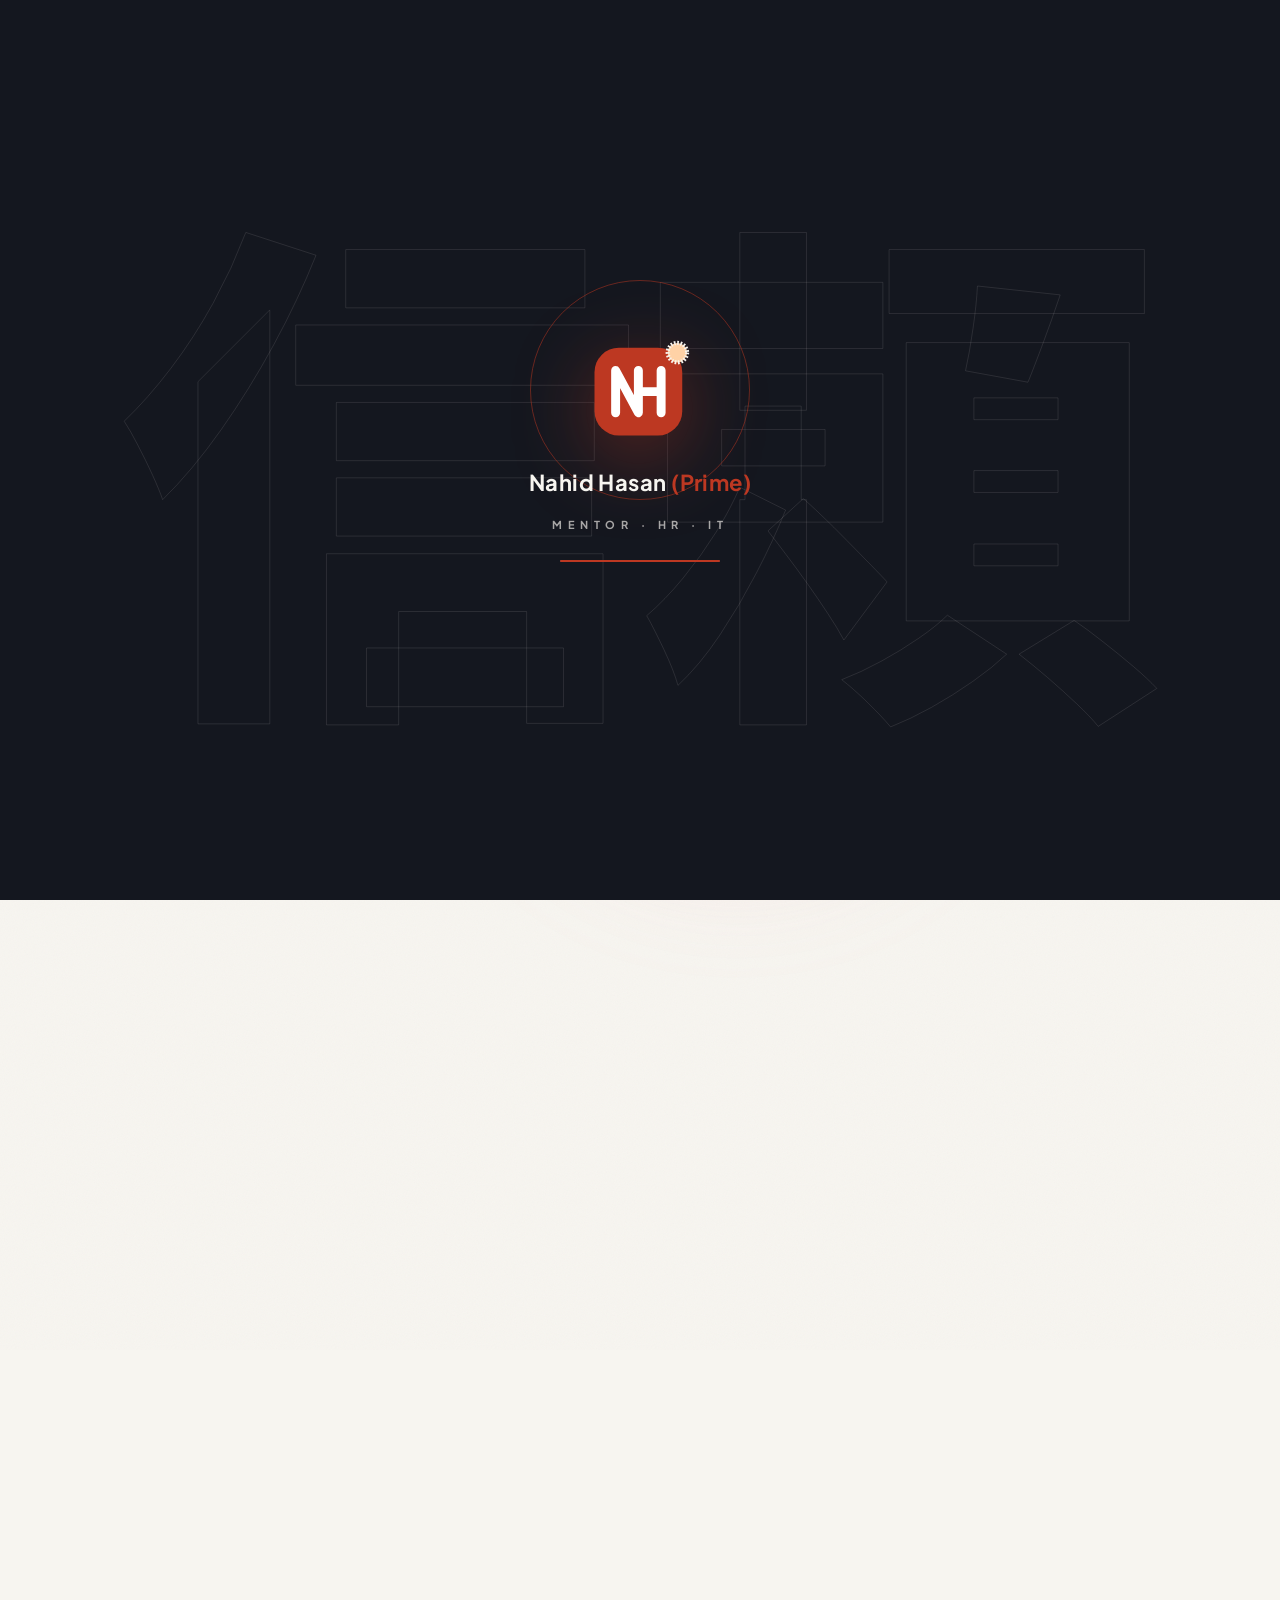
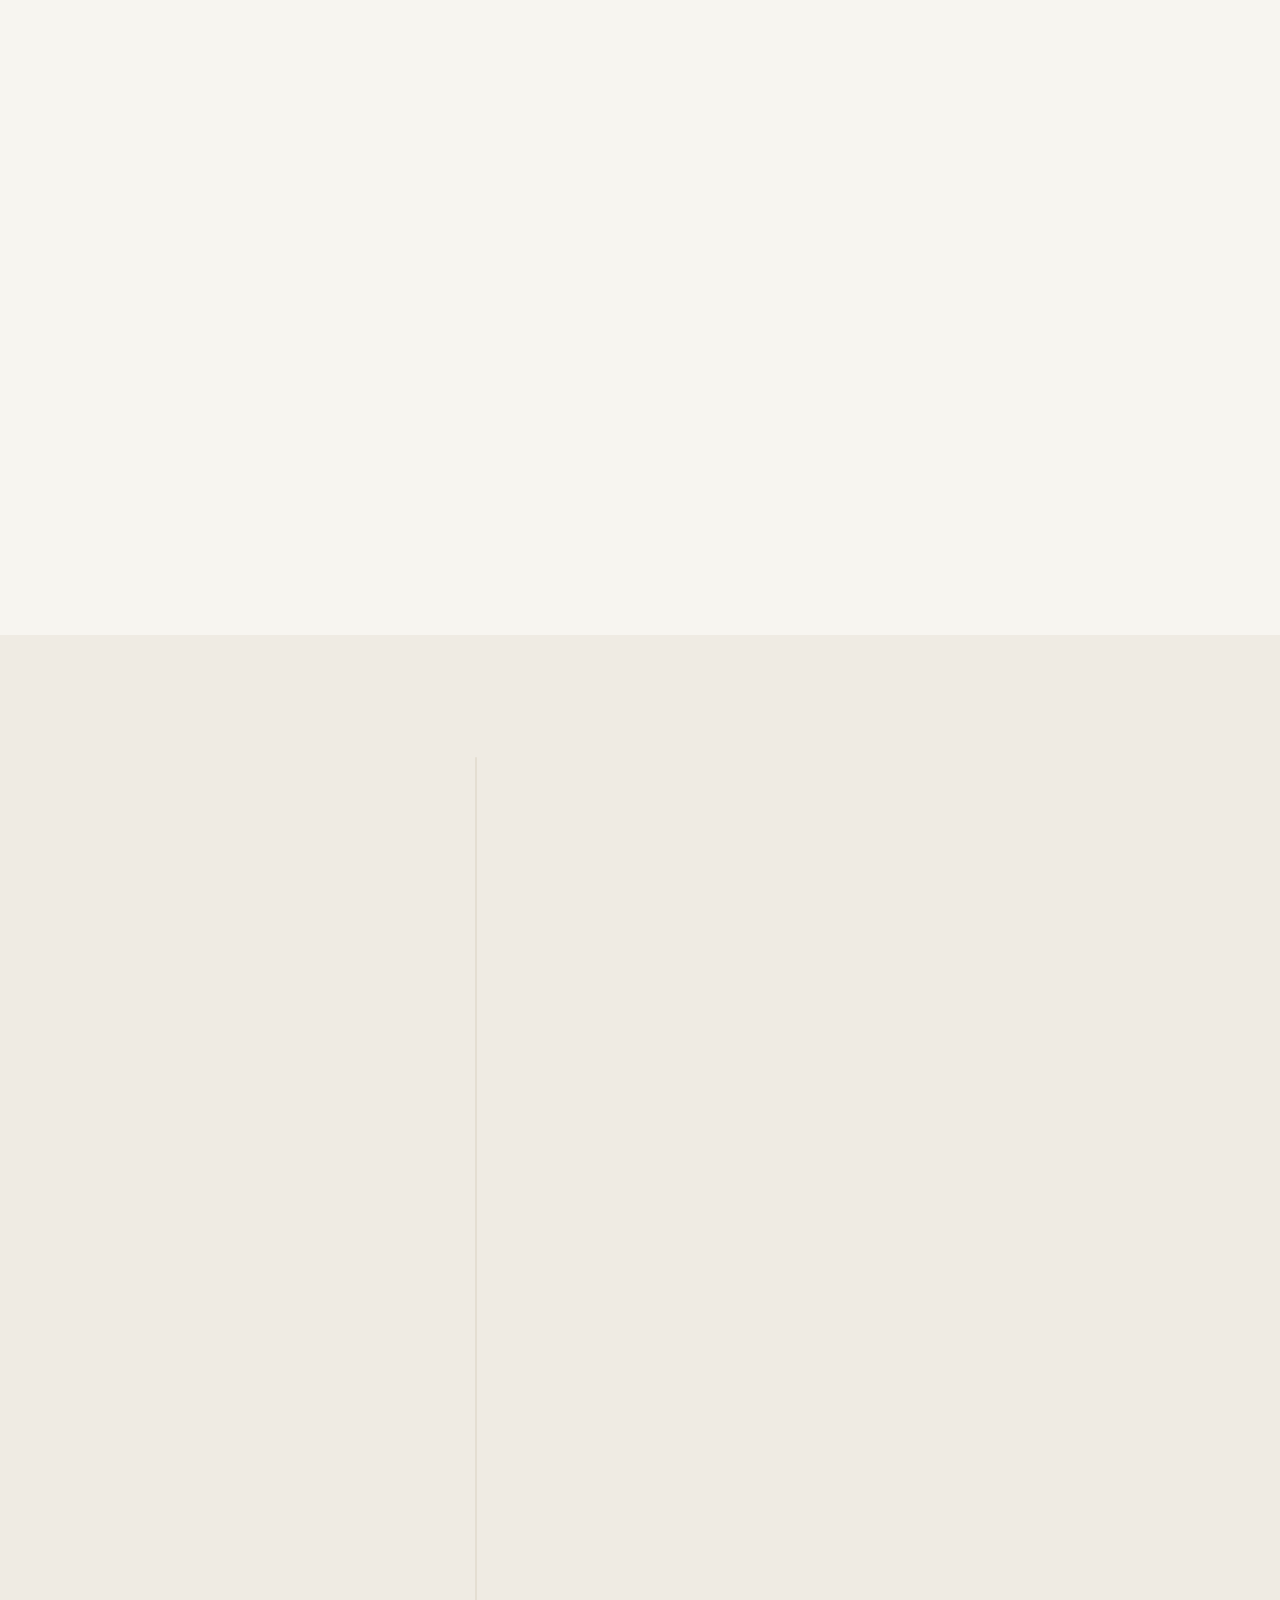
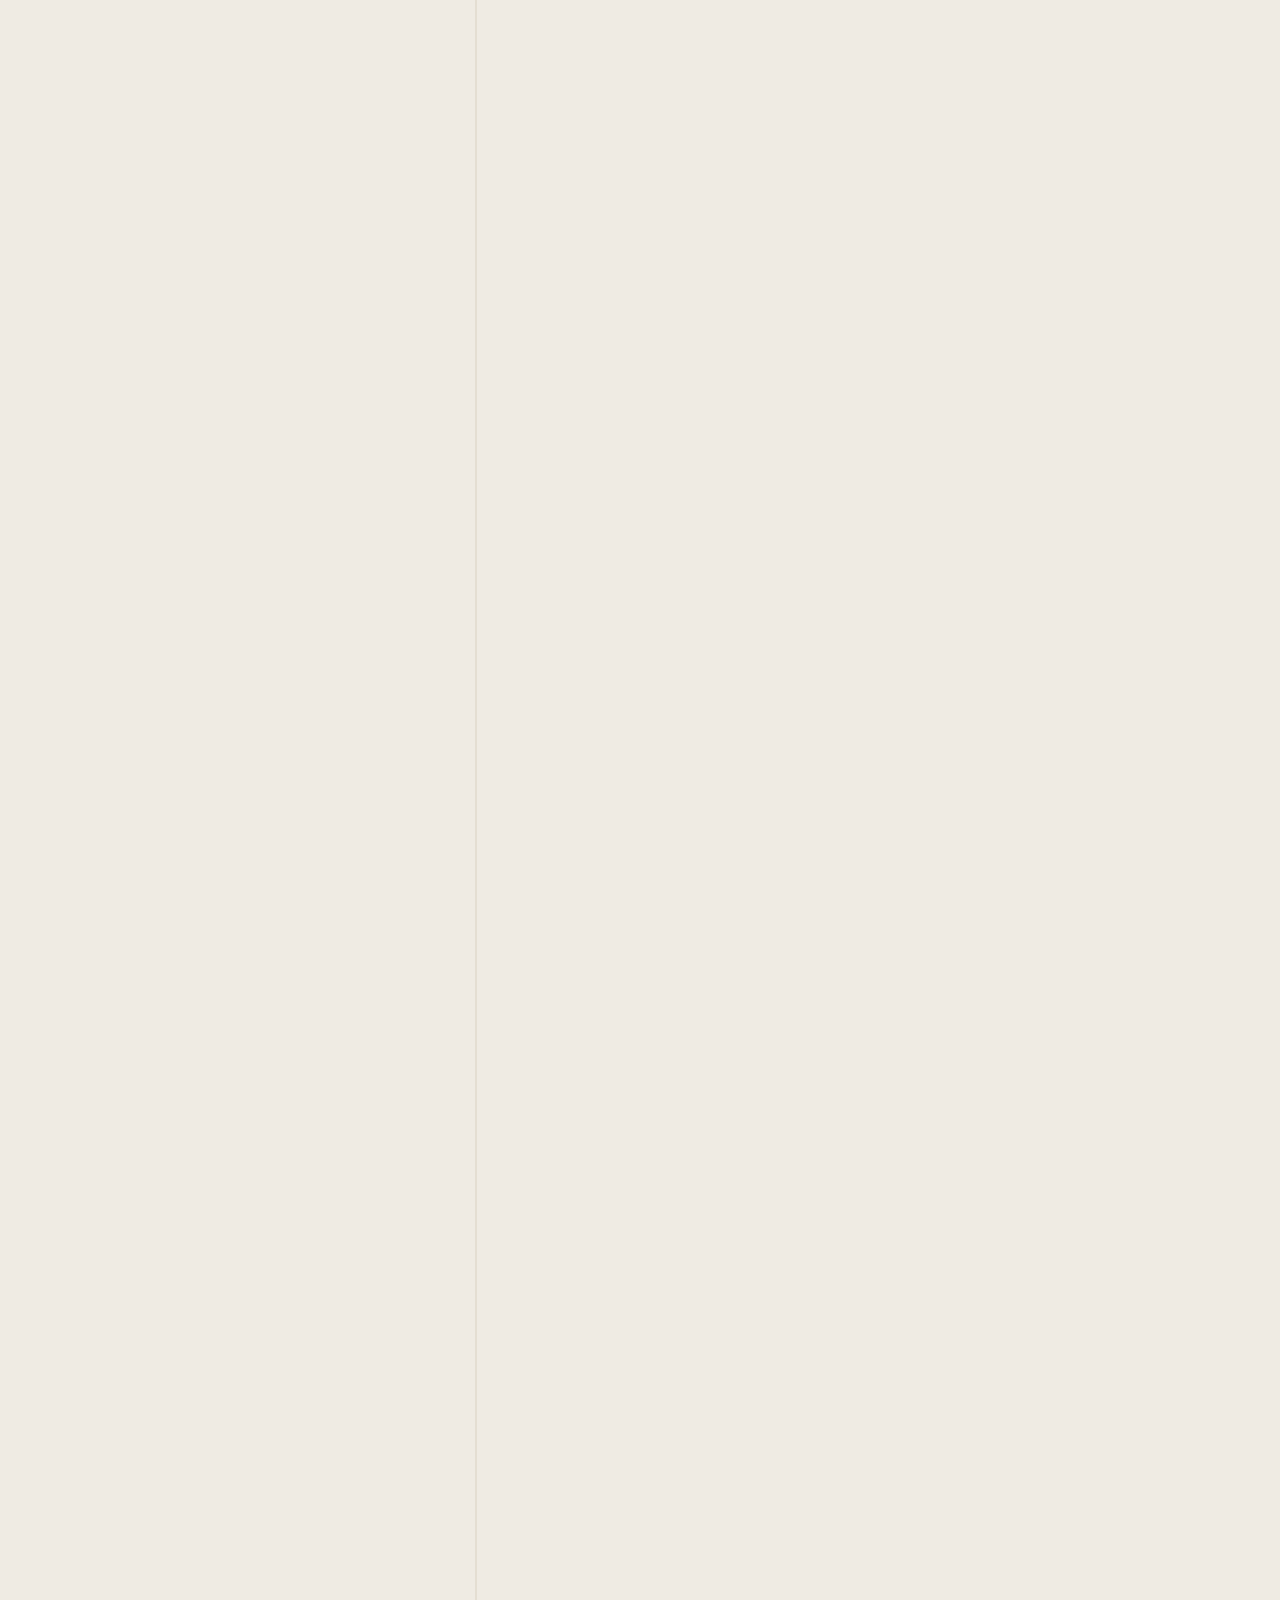
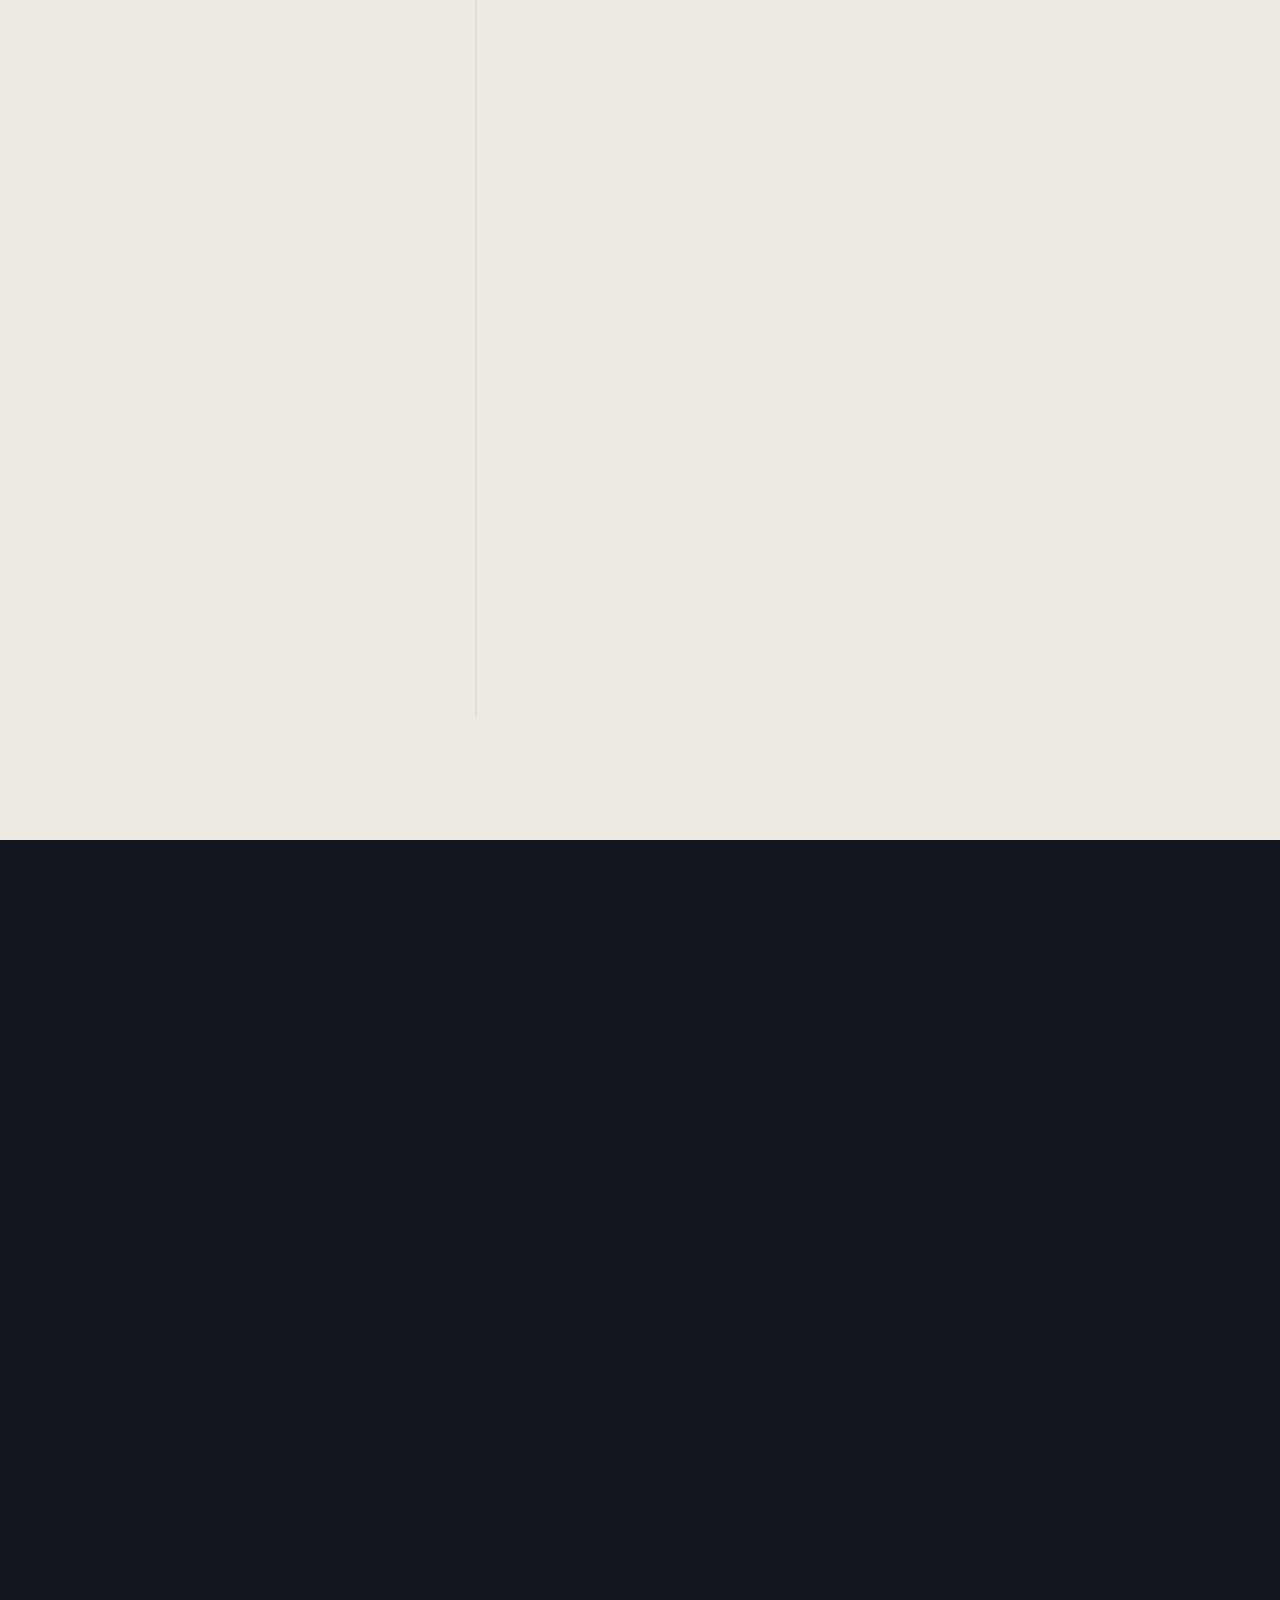
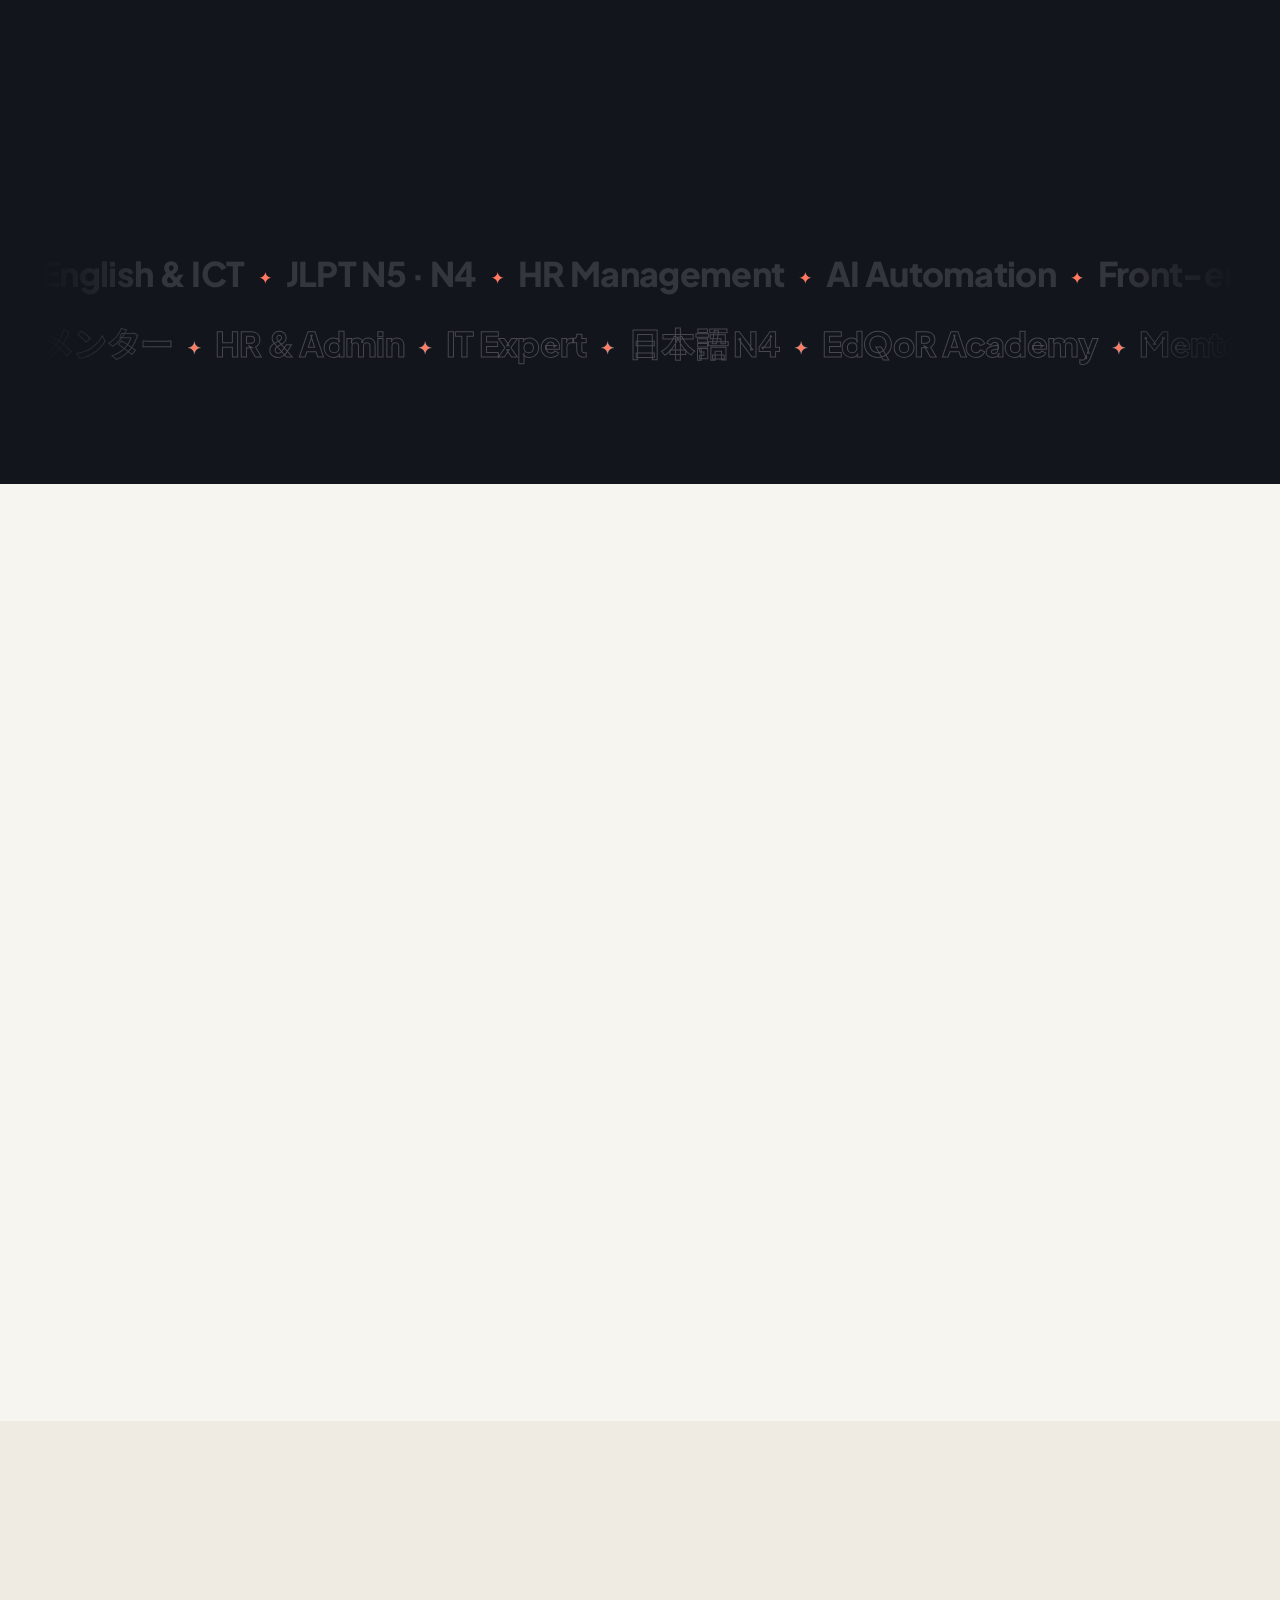
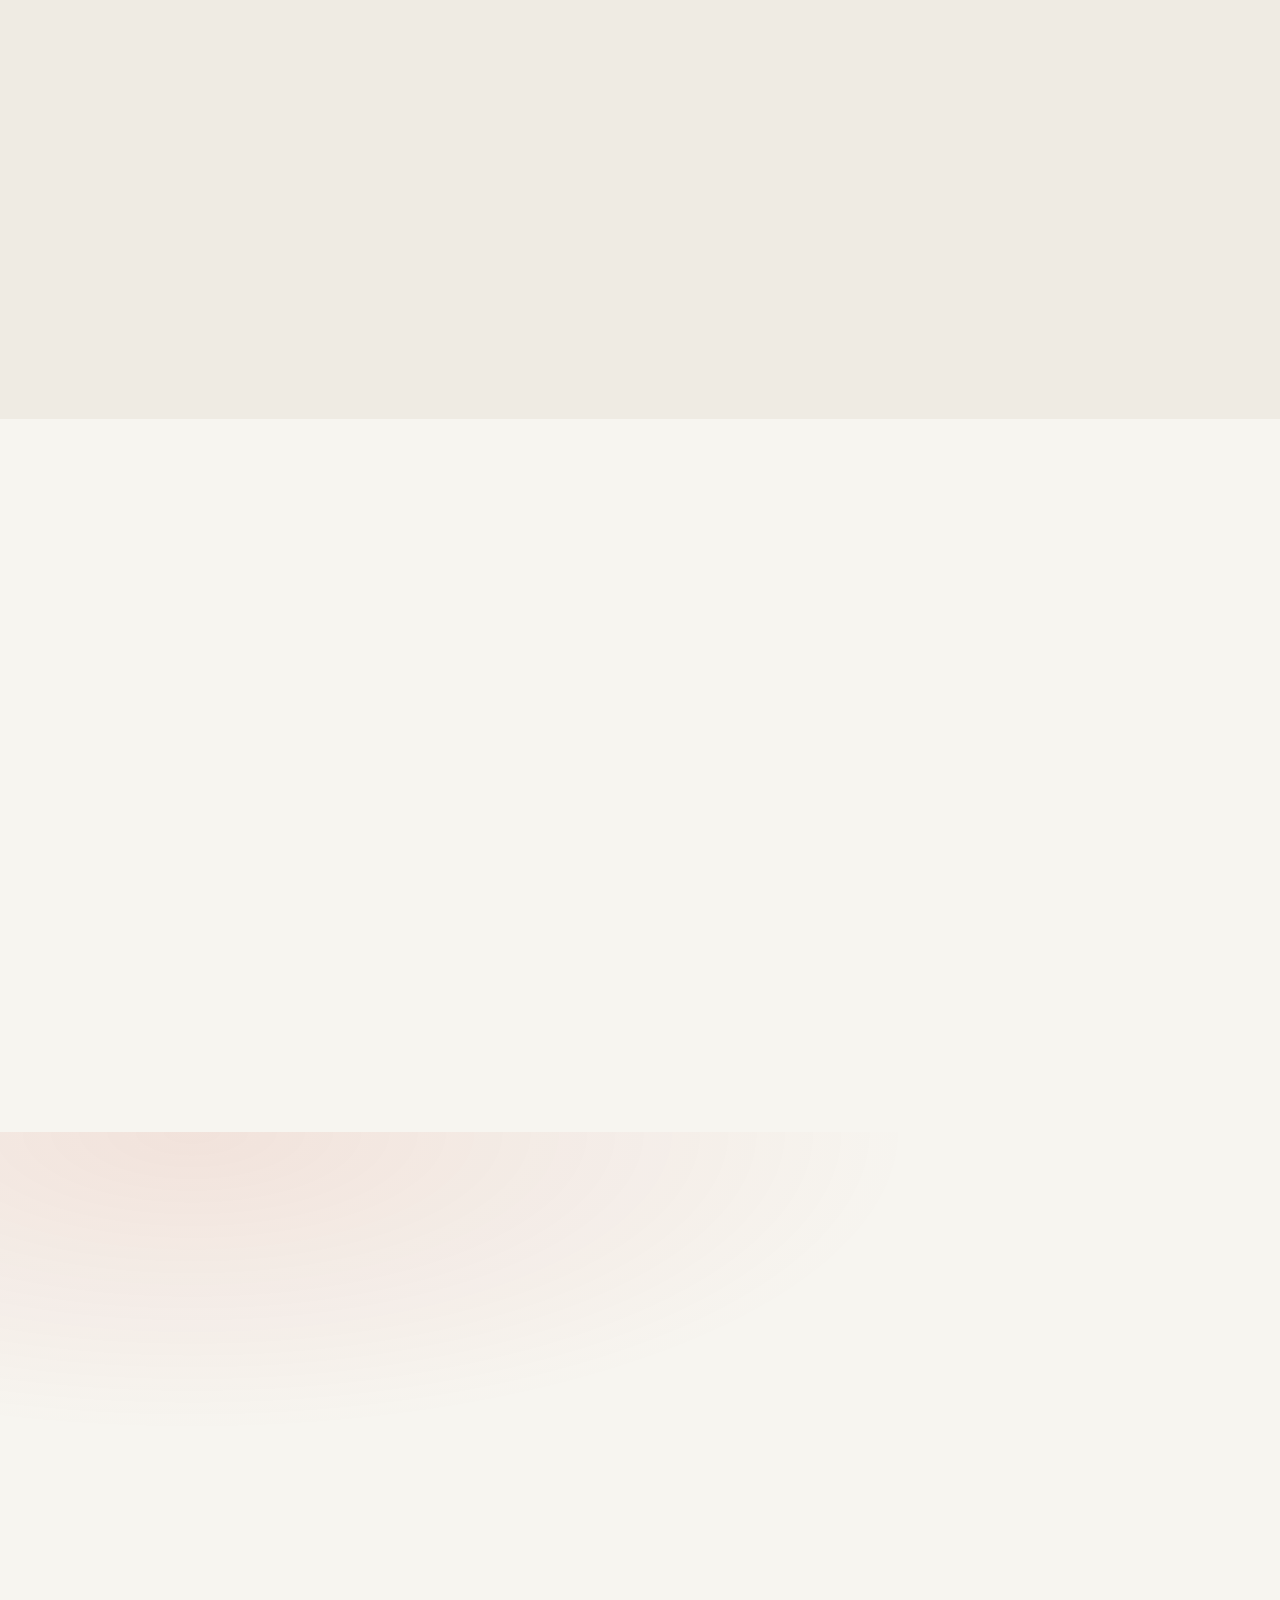
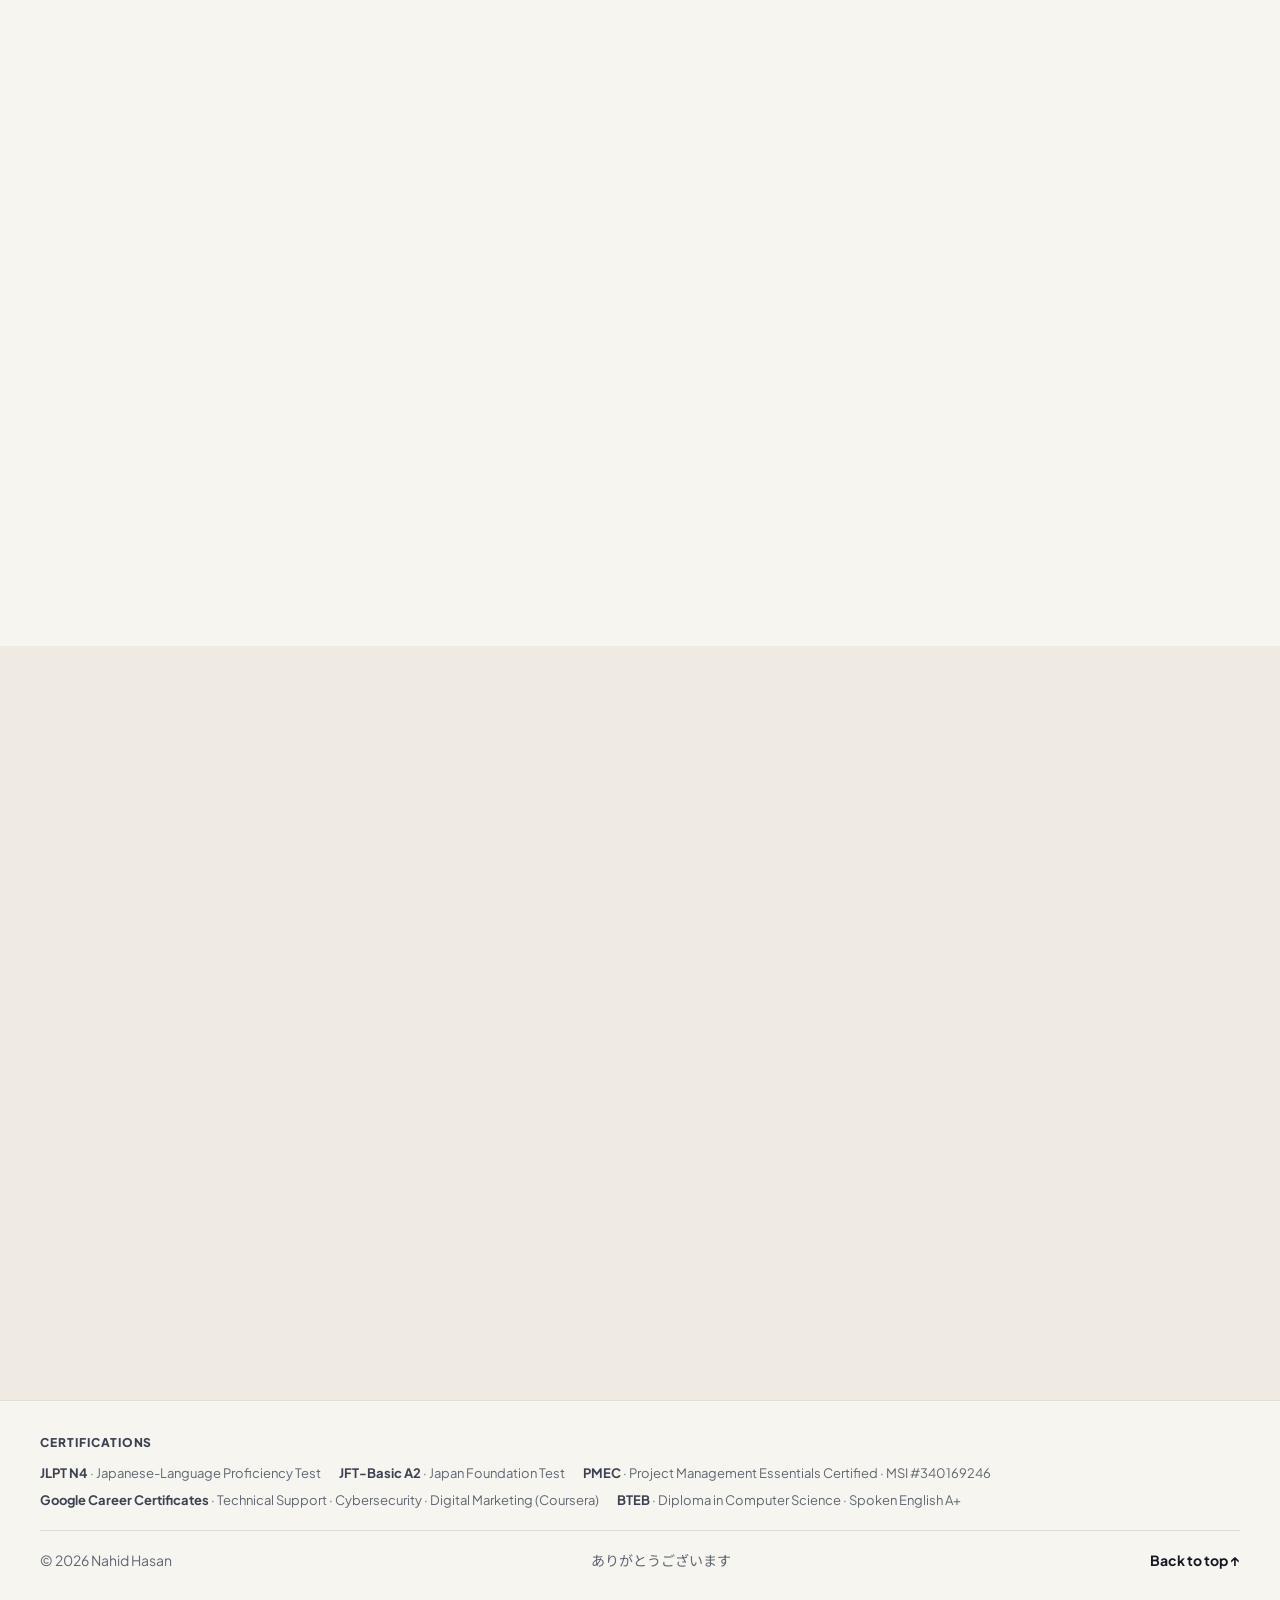
==== commit 78ea57f4: "Add files via upload" ====
--- a/index.html
+++ b/index.html
@@ -4,7 +4,7 @@
   <meta charset="utf-8">
   <meta name="viewport" content="width=device-width, initial-scale=1">
   <title>Mentor, HR &amp; IT Expert | Nahid Hasan (Prime)</title>
-  <meta name="description" content="Nahid Hasan (Prime) — mentor, HR professional and IT expert, founder of EdQoR Academy. JLPT N4 &amp; JFT-Basic A2. Free 30-day JLPT N5 book for Bangladeshi learners.">
+  <meta name="description" content="Nahid Hasan (Prime) — Japanese JLPT N5/N4 trainer, HR professional &amp; IT expert. Founder of EdQoR Academy. Free 30-day JLPT N5 book for Bangladeshi learners.">
   <meta name="author" content="Nahid Hasan">
   <meta name="referrer" content="strict-origin-when-cross-origin">
   <!-- Reviews backend: paste your Google Apps Script Web App URL here (see setup/REVIEWS-SETUP.md) -->
@@ -57,12 +57,14 @@
         "email":"mailto:primenahid@gmail.com",
         "knowsAbout":["HR Administration","IT Support","WordPress","Digital Marketing","Japanese Language","JLPT","ICT Education"],
         "knowsLanguage":["bn","en","ja"],
+        "address":{"@type":"PostalAddress","addressCountry":"BD"},
+        "hasCredential":[{"@type":"EducationalOccupationalCredential","name":"JLPT N4"},{"@type":"EducationalOccupationalCredential","name":"JFT-Basic A2"},{"@type":"EducationalOccupationalCredential","name":"Project Management Essentials Certified (PMEC)"}],
         "founder":[{"@id":"https://primenahid.github.io/#edqor"},{"@id":"https://primenahid.github.io/#projuktibari"}],
         "sameAs":["https://github.com/primenahid","https://facebook.com/primenahid","https://edqoracademy.com","https://projuktibari.com"]
       },
       {
         "@type":"EducationalOrganization","@id":"https://primenahid.github.io/#edqor",
-        "name":"EdQoR Academy","alternateName":"EdQoR","foundingDate":"2026","logo":"https://primenahid.github.io/assets/images/brand/edqor-logo-light.svg","founder":{"@id":"https://primenahid.github.io/#person"},
+        "name":"EdQoR Academy","alternateName":"EdQoR","address":{"@type":"PostalAddress","addressCountry":"BD"},"areaServed":"Bangladesh","foundingDate":"2026","logo":"https://primenahid.github.io/assets/images/brand/edqor-logo-light.svg","founder":{"@id":"https://primenahid.github.io/#person"},
         "url":"https://edqoracademy.com"
       },
       {
@@ -70,6 +72,10 @@
         "name":"Projukti Bari","foundingDate":"2025","description":"Digital agency — WordPress website development, software licenses, themes, plugins and premium online tools.",
         "url":"https://projuktibari.com","logo":"https://primenahid.github.io/assets/images/brand/projukti-bari-logo.webp",
         "founder":{"@id":"https://primenahid.github.io/#person"}
+      },
+      {
+        "@type":"Service","name":"Japanese language training (JLPT N5 & N4)",
+        "provider":{"@id":"https://primenahid.github.io/#edqor"},"areaServed":"Bangladesh","serviceType":"Language training"
       },
       {
         "@type":"Book","name":"EdQoR Academy — 30-Day JLPT N5 Foundation (Bangladesh Edition)",
@@ -280,6 +286,17 @@
           <h2 data-i18n="ven.title">Two companies I lead.</h2>
           <p data-i18n="ven.lead">Education and digital services — built to help learners and businesses in Bangladesh grow.</p>
         </header>
+        <div class="founder reveal">
+          <img class="founder__photo" src="assets/images/profile/nahid-hasan.webp" alt="Nahid Hasan (Prime)" width="96" height="96" loading="lazy">
+          <div class="founder__info">
+            <span class="founder__label" data-i18n="ven.behind">The person behind both companies</span>
+            <h3>Nahid Hasan <span>(Prime)</span></h3>
+            <p data-i18n="ven.founderRole">Founder &amp; Chairman — EdQoR Academy &amp; Projukti Bari</p>
+          </div>
+          <ul class="founder__creds" aria-label="Key credentials">
+            <li>JLPT N4</li><li>JFT-Basic A2</li><li>PMEC</li><li>Google ×3</li>
+          </ul>
+        </div>
         <div class="ventures">
           <article class="venture reveal">
             <div class="venture__logo venture__logo--edq"><svg class="edqor-logo" viewBox="0 0 530 160" role="img" aria-label="EdQoR Academy"><use href="#edqor-logo"/></svg></div>
@@ -860,6 +877,16 @@
   </main>
 
   <footer class="footer">
+    <div class="container footer__creds">
+      <span class="footer__creds-label" data-i18n="footer.creds">Certifications</span>
+      <ul>
+        <li><strong>JLPT N4</strong> · Japanese-Language Proficiency Test</li>
+        <li><strong>JFT-Basic A2</strong> · Japan Foundation Test</li>
+        <li><strong>PMEC</strong> · Project Management Essentials Certified · MSI #340169246</li>
+        <li><strong>Google Career Certificates</strong> · Technical Support · Cybersecurity · Digital Marketing (Coursera)</li>
+        <li><strong>BTEB</strong> · Diploma in Computer Science · Spoken English A+</li>
+      </ul>
+    </div>
     <div class="container footer__inner">
       <p>© <span id="year">2026</span> Nahid Hasan</p>
       <p class="footer__ja" lang="ja">ありがとうございます</p>
--- a/assets/css/style.css
+++ b/assets/css/style.css
@@ -0,0 +1,1365 @@
+/* ==========================================================================
+   Nahid Hasan — Portfolio
+   Design tokens → base → layout → components → sections → print
+   ========================================================================== */
+
+:root {
+  --bg: #f7f5f0;          /* washi paper */
+  --bg-alt: #efebe3;
+  --surface: #ffffff;
+  --ink: #14171f;
+  --ink-2: #3b4150;
+  --muted: #5f6672;
+  --line: #e4ded2;
+  --accent: #bd3822;      /* shu / vermilion (AA contrast) */
+  --accent-ink: #ffffff;
+  --accent-soft: #fbe6e1;
+  --dark: #12151c;
+  --dark-2: #1b1f29;
+  --ok: #1f9d6b;
+
+  --radius: 20px;
+  --radius-sm: 12px;
+  --shadow: 0 1px 2px rgba(20,23,31,.04), 0 12px 32px -12px rgba(20,23,31,.12);
+  --shadow-lg: 0 30px 80px -30px rgba(20,23,31,.35);
+  --max: 1200px;
+  --header: 72px;
+
+  --font: "Plus Jakarta Sans", "Noto Sans JP", system-ui, -apple-system, "Segoe UI", sans-serif;
+  --font-ja: "Noto Sans JP", "Plus Jakarta Sans", system-ui, sans-serif;
+  --ease: cubic-bezier(.2,.7,.2,1);
+  color-scheme: light;
+}
+
+:root[data-theme="dark"] {
+  --bg: #0e1014;
+  --bg-alt: #13161c;
+  --surface: #171a21;
+  --ink: #eef0f4;
+  --ink-2: #c7ccd6;
+  --muted: #9198a6;
+  --line: #262a34;
+  --accent: #ff6b4f;
+  --accent-ink: #14171f;
+  --accent-soft: #2a1814;
+  --dark: #08090c;
+  --dark-2: #12141a;
+  --shadow: 0 1px 2px rgba(0,0,0,.3), 0 12px 32px -12px rgba(0,0,0,.6);
+  color-scheme: dark;
+}
+
+@media (prefers-color-scheme: dark) {
+  :root:not([data-theme="light"]) {
+    --bg: #0e1014; --bg-alt: #13161c; --surface: #171a21; --ink: #eef0f4; --ink-2: #c7ccd6;
+    --muted: #9198a6; --line: #262a34; --accent: #ff6b4f; --accent-ink: #14171f; --accent-soft: #2a1814;
+    --dark: #08090c; --dark-2: #12141a; --shadow: 0 1px 2px rgba(0,0,0,.3), 0 12px 32px -12px rgba(0,0,0,.6);
+    color-scheme: dark;
+  }
+}
+
+/* ---------- Base ---------- */
+*, *::before, *::after { box-sizing: border-box; }
+html { scroll-behavior: smooth; scroll-padding-top: calc(var(--header) + 16px); -webkit-text-size-adjust: 100%; }
+body {
+  margin: 0; background: var(--bg); color: var(--ink);
+  font-family: var(--font); font-size: 16px; line-height: 1.65;
+  -webkit-font-smoothing: antialiased; text-rendering: optimizeLegibility;
+  transition: background-color .3s, color .3s;
+}
+html[lang="ja"] body { font-family: var(--font-ja); line-height: 1.8; }
+body.no-scroll { overflow: hidden; }
+img { display: block; max-width: 100%; height: auto; }
+a { color: inherit; text-decoration: none; }
+button { font: inherit; color: inherit; cursor: pointer; background: none; border: 0; padding: 0; }
+h1, h2, h3 { margin: 0; line-height: 1.12; letter-spacing: -.025em; font-weight: 800; }
+html[lang="ja"] h1, html[lang="ja"] h2, html[lang="ja"] h3 { letter-spacing: 0; line-height: 1.35; word-break: auto-phrase; }
+p { margin: 0; }
+ul, ol { margin: 0; padding: 0; list-style: none; }
+::selection { background: var(--accent); color: #fff; }
+:focus-visible { outline: 2px solid var(--accent); outline-offset: 3px; border-radius: 6px; }
+[hidden] { display: none !important; }
+
+.icon { width: 18px; height: 18px; flex: none; }
+.container { width: min(100% - 40px, var(--max)); margin-inline: auto; }
+.skip-link { position: fixed; left: 16px; top: 12px; z-index: 200; padding: 10px 16px; border-radius: 10px; background: var(--ink); color: var(--bg); transform: translateY(-200%); }
+.skip-link:focus { transform: none; }
+.progress { position: fixed; inset: 0 auto auto 0; height: 3px; width: 100%; background: var(--accent); transform-origin: 0 50%; transform: scaleX(0); z-index: 150; }
+
+/* ---------- Buttons ---------- */
+.btn {
+  display: inline-flex; align-items: center; gap: 10px; height: 50px; padding: 0 22px;
+  border-radius: 999px; font-weight: 700; font-size: 15px; white-space: nowrap;
+  transition: transform .2s var(--ease), background-color .2s, box-shadow .2s, color .2s;
+}
+.btn:hover { transform: translateY(-2px); }
+.btn--primary { background: var(--ink); color: var(--bg); box-shadow: var(--shadow); }
+.btn--primary:hover { background: var(--accent); color: #fff; }
+.btn--ghost { border: 1.5px solid var(--line); background: var(--surface); }
+.btn--ghost:hover { border-color: var(--ink); }
+.btn--lg { height: 56px; padding: 0 28px; font-size: 16px; }
+
+.icon-btn {
+  width: 42px; height: 42px; display: inline-grid; place-items: center; border-radius: 12px;
+  border: 1px solid var(--line); background: var(--surface); transition: border-color .2s, background-color .2s, color .2s;
+}
+.icon-btn:hover { border-color: var(--ink); }
+
+.badge {
+  display: inline-flex; align-items: center; gap: 6px; padding: 4px 10px; border-radius: 999px;
+  font-size: 12px; font-weight: 700; background: var(--bg-alt); color: var(--ink-2); border: 1px solid var(--line);
+}
+.badge--live, .job:first-child .badge { background: var(--accent-soft); color: var(--accent); border-color: transparent; }
+.badge--live::before, .job:first-child .badge::before { content: ""; width: 6px; height: 6px; border-radius: 50%; background: currentColor; animation: pulse 2s infinite; }
+
+.tags { display: flex; flex-wrap: wrap; gap: 8px; }
+.tags li { font-size: 12.5px; font-weight: 600; padding: 5px 11px; border-radius: 999px; background: var(--bg-alt); color: var(--ink-2); }
+.tags--dark li { background: rgba(255,255,255,.07); color: #d6dae3; }
+
+.eyebrow { display: inline-block; font-size: 13px; font-weight: 700; letter-spacing: .08em; text-transform: uppercase; color: var(--accent); margin-bottom: 14px; }
+.card { background: var(--surface); border: 1px solid var(--line); border-radius: var(--radius); box-shadow: var(--shadow); }
+
+/* ---------- Header ---------- */
+.header {
+  position: sticky; top: 0; z-index: 100; height: var(--header);
+  background: color-mix(in srgb, var(--bg) 82%, transparent);
+  backdrop-filter: saturate(160%) blur(16px); -webkit-backdrop-filter: saturate(160%) blur(16px);
+  border-bottom: 1px solid transparent; transition: border-color .3s;
+}
+.header.is-scrolled { border-bottom-color: var(--line); }
+.header__inner { height: 100%; display: flex; align-items: center; gap: 20px; }
+.brand { display: flex; align-items: center; gap: 10px; margin-right: auto; font-weight: 800; }
+.brand__mark { width: 36px; height: 36px; display: grid; place-items: center; border-radius: 10px; background: var(--ink); color: var(--bg); font-size: 12px; letter-spacing: .04em; position: relative; }
+.brand__mark::after { content: ""; position: absolute; right: -3px; top: -3px; width: 9px; height: 9px; border-radius: 50%; background: var(--accent); border: 2px solid var(--bg); }
+.brand__name { font-size: 16px; letter-spacing: -.02em; }
+
+.nav { display: flex; align-items: center; gap: 4px; }
+.nav a { font-size: 14px; font-weight: 600; color: var(--muted); padding: 8px 12px; border-radius: 999px; transition: color .2s, background-color .2s; }
+.nav a:hover, .nav a.is-active { color: var(--ink); background: var(--bg-alt); }
+.nav__cta { margin-left: 6px; background: var(--ink); color: var(--bg) !important; }
+.nav__cta:hover, .nav__cta.is-active { background: var(--accent) !important; color: #fff !important; }
+
+.header__actions { display: flex; align-items: center; gap: 8px; }
+.lang { display: flex; padding: 3px; border-radius: 999px; border: 1px solid var(--line); background: var(--surface); }
+.lang button { font-size: 12px; font-weight: 700; padding: 6px 10px; border-radius: 999px; color: var(--muted); }
+.lang button[aria-pressed="true"] { background: var(--ink); color: var(--bg); }
+
+#theme-toggle .icon--moon { display: none; }
+:root[data-theme="dark"] #theme-toggle .icon--sun { display: none; }
+:root[data-theme="dark"] #theme-toggle .icon--moon { display: block; }
+@media (prefers-color-scheme: dark) {
+  :root:not([data-theme="light"]) #theme-toggle .icon--sun { display: none; }
+  :root:not([data-theme="light"]) #theme-toggle .icon--moon { display: block; }
+}
+
+.menu-btn { display: none; }
+.menu-btn { position: relative; }
+.menu-btn span { position: absolute; left: 11px; width: 18px; height: 2px; border-radius: 2px; background: var(--ink); transition: transform .25s var(--ease), top .25s var(--ease); }
+.menu-btn span:first-child { top: 15px; }
+.menu-btn span + span { top: 23px; }
+.menu-btn[aria-expanded="true"] span:first-child { top: 19px; transform: rotate(45deg); }
+.menu-btn[aria-expanded="true"] span + span { top: 19px; transform: rotate(-45deg); }
+
+.print-only { display: none; }
+
+/* ---------- Hero ---------- */
+.hero { position: relative; padding: 56px 0 72px; overflow: hidden; }
+.hero::before {
+  content: ""; position: absolute; inset: 0; pointer-events: none; opacity: .5;
+  background-image: radial-gradient(var(--line) 1px, transparent 1px); background-size: 26px 26px;
+  mask-image: radial-gradient(ellipse 70% 60% at 70% 40%, #000 20%, transparent 75%);
+}
+.hero__grid { position: relative; display: grid; grid-template-columns: 1.1fr .9fr; gap: 56px; align-items: center; min-height: min(640px, calc(100svh - var(--header) - 200px)); }
+.status { display: inline-flex; align-items: center; gap: 10px; padding: 6px 14px 6px 10px; border-radius: 999px; background: var(--surface); border: 1px solid var(--line); font-size: 13px; font-weight: 600; color: var(--ink-2); margin-bottom: 26px; }
+.status__dot { width: 8px; height: 8px; border-radius: 50%; background: var(--ok); box-shadow: 0 0 0 4px color-mix(in srgb, var(--ok) 20%, transparent); animation: pulse 2s infinite; }
+.hero__name { font-size: 18px; font-weight: 700; color: var(--ink-2); margin-bottom: 14px; display: flex; align-items: baseline; gap: 12px; flex-wrap: wrap; }
+.hero__nick { color: var(--accent); }
+.hero__role { display: inline-flex; align-items: center; gap: 8px; margin: -4px 0 18px; padding: 6px 14px; border-radius: 999px; background: var(--accent-soft); color: var(--accent); font-size: 14px; font-weight: 800; letter-spacing: .02em; }
+.hero__name-ja { font-family: var(--font-ja); font-size: 14px; font-weight: 500; color: var(--muted); }
+.hero__title { font-size: clamp(40px, 6vw, 72px); font-weight: 800; letter-spacing: -.04em; max-width: 14ch; }
+html[lang="ja"] .hero__title { font-size: clamp(32px, 4.6vw, 54px); max-width: 16em; letter-spacing: -.01em; }
+.hero__title em { font-style: normal; color: var(--accent); }
+.hero__lead { margin-top: 22px; font-size: 18px; color: var(--muted); max-width: 56ch; }
+.hero__actions { margin-top: 34px; display: flex; flex-wrap: wrap; gap: 12px; }
+.hero__social { margin-top: 28px; display: flex; gap: 8px; }
+.hero__social a { width: 42px; height: 42px; display: grid; place-items: center; border-radius: 50%; color: var(--muted); border: 1px solid var(--line); transition: color .2s, border-color .2s, transform .2s; }
+.hero__social a:hover { color: var(--ink); border-color: var(--ink); transform: translateY(-2px); }
+
+.hero__visual { position: relative; display: grid; place-items: center; }
+.portrait { position: relative; width: min(100%, 440px); aspect-ratio: 1; }
+.portrait img { position: relative; width: 100%; height: 100%; border-radius: 50%; filter: drop-shadow(0 30px 50px rgba(20,23,31,.18)); }
+.portrait__ring { position: absolute; inset: -18px; border-radius: 50%; border: 1.5px dashed color-mix(in srgb, var(--accent) 45%, transparent); animation: spin 60s linear infinite; }
+.portrait__ring::before { content: ""; position: absolute; top: 10%; right: 6%; width: 14px; height: 14px; border-radius: 50%; background: var(--accent); }
+.chip {
+  position: absolute; display: inline-flex; align-items: center; gap: 8px; padding: 10px 16px; border-radius: 999px;
+  background: var(--surface); border: 1px solid var(--line); box-shadow: var(--shadow); font-size: 14px; font-weight: 700; white-space: nowrap;
+  animation: float 6s ease-in-out infinite;
+}
+.chip .icon { color: var(--accent); }
+.chip--a { left: -6%; top: 18%; }
+.chip--b { right: -8%; top: 52%; animation-delay: -2s; }
+.chip--c { left: 4%; bottom: 4%; animation-delay: -4s; font-family: var(--font-ja); background: var(--ink); color: var(--bg); border-color: var(--ink); }
+.hero__kanji {
+  position: absolute; right: -40px; top: -30px; z-index: -1; font-family: var(--font-ja); font-weight: 900;
+  font-size: 220px; line-height: 1; color: transparent; -webkit-text-stroke: 1.5px var(--line); writing-mode: vertical-rl; user-select: none;
+}
+
+.stats {
+  margin: 56px 0 0; display: grid; grid-template-columns: repeat(4, 1fr);
+  background: var(--surface); border: 1px solid var(--line); border-radius: var(--radius); box-shadow: var(--shadow);
+}
+.stats > div { padding: 24px 28px; display: flex; flex-direction: column-reverse; gap: 4px; }
+.stats > div + div { border-left: 1px solid var(--line); }
+.stats dt { font-size: 13.5px; color: var(--muted); font-weight: 600; }
+.stats dd { margin: 0; font-size: clamp(26px, 3vw, 34px); font-weight: 800; letter-spacing: -.03em; }
+
+/* ---------- Sections ---------- */
+.section { padding: 112px 0; }
+.section--alt { background: var(--bg-alt); }
+.section--dark { background: var(--dark); color: #eef0f4; }
+.section--dark .eyebrow { color: #ff7a61; }
+.section__head { max-width: 760px; margin-bottom: 56px; }
+.section__head h2 { font-size: clamp(32px, 4.4vw, 52px); }
+html[lang="ja"] .section__head h2 { font-size: clamp(28px, 3.6vw, 42px); }
+.section__head p { margin-top: 16px; color: var(--muted); font-size: 17px; }
+.section--dark .section__head p { color: #9aa1b0; }
+.section__head--row { max-width: none; display: flex; justify-content: space-between; align-items: flex-end; gap: 24px; flex-wrap: wrap; }
+
+/* About bento */
+.bento { display: grid; grid-template-columns: repeat(3, 1fr); gap: 20px; }
+.bento__intro { grid-column: 1 / -1; padding: 40px; display: grid; grid-template-columns: 1.6fr 1fr; gap: 40px; align-items: center; }
+.bento__intro > p { font-size: clamp(19px, 2vw, 24px); line-height: 1.55; font-weight: 500; color: var(--ink); }
+html[lang="ja"] .bento__intro > p { font-size: clamp(17px, 1.7vw, 20px); line-height: 1.9; }
+.facts { display: grid; gap: 12px; }
+.facts li { display: flex; gap: 12px; align-items: flex-start; padding: 16px; border-radius: var(--radius-sm); background: var(--bg-alt); font-size: 14.5px; font-weight: 600; color: var(--ink-2); }
+.facts .icon { color: var(--accent); margin-top: 2px; }
+.focus { padding: 30px; transition: transform .3s var(--ease), border-color .3s; }
+.focus:hover { transform: translateY(-4px); border-color: color-mix(in srgb, var(--accent) 40%, var(--line)); }
+.focus__icon { width: 48px; height: 48px; border-radius: 14px; display: grid; place-items: center; background: var(--accent-soft); color: var(--accent); margin-bottom: 22px; }
+.focus__icon .icon { width: 22px; height: 22px; }
+.focus h3 { font-size: 20px; margin-bottom: 8px; }
+.focus p { color: var(--muted); font-size: 15px; }
+
+/* Experience */
+.exp { display: grid; grid-template-columns: 360px 1fr; gap: 64px; align-items: start; }
+.exp__head { position: sticky; top: calc(var(--header) + 40px); margin-bottom: 0; }
+.exp__head h2 { font-size: clamp(30px, 3.4vw, 42px); }
+.timeline { position: relative; display: grid; gap: 18px; }
+.job {
+  display: grid; grid-template-columns: 130px 1fr; gap: 24px; padding: 30px; border-radius: var(--radius);
+  background: var(--surface); border: 1px solid var(--line); box-shadow: var(--shadow); transition: border-color .3s;
+}
+.job:hover { border-color: color-mix(in srgb, var(--ink) 25%, var(--line)); }
+.job__meta { display: flex; flex-direction: column; align-items: flex-start; gap: 10px; }
+.job__date { font-size: 14px; font-weight: 700; color: var(--muted); font-variant-numeric: tabular-nums; }
+.job__body h3 { font-size: 22px; }
+.job__org { margin: 4px 0 12px; font-size: 13px; font-weight: 700; letter-spacing: .06em; text-transform: uppercase; color: var(--accent); }
+.job__body > p:not(.job__org) { color: var(--muted); margin-bottom: 16px; }
+
+.thumbs { margin-top: 20px; display: grid; grid-template-columns: repeat(3, 1fr); gap: 10px; }
+.thumbs--row { grid-template-columns: repeat(4, 1fr); }
+.thumb { position: relative; aspect-ratio: 4 / 3; border-radius: var(--radius-sm); overflow: hidden; background: var(--bg-alt); }
+.thumb img { width: 100%; height: 100%; object-fit: cover; transition: transform .5s var(--ease); }
+.thumb:hover img { transform: scale(1.06); }
+.thumb::after { content: ""; position: absolute; inset: 0; background: rgba(0,0,0,0); transition: background-color .3s; }
+.thumb:hover::after { background: rgba(0,0,0,.12); }
+.thumb[data-more]::after { content: attr(data-more); display: grid; place-items: center; background: rgba(15,17,22,.55); color: #fff; font-size: 22px; font-weight: 800; }
+
+/* Skills */
+.skills { display: grid; grid-template-columns: repeat(4, 1fr); gap: 16px; }
+.skill { padding: 30px; border-radius: var(--radius); background: var(--dark-2); border: 1px solid rgba(255,255,255,.07); transition: transform .3s var(--ease), border-color .3s, background-color .3s; }
+.skill:hover { transform: translateY(-4px); border-color: rgba(255,122,97,.45); }
+.skill__icon { width: 30px; height: 30px; color: #ff7a61; margin-bottom: 26px; }
+.skill h3 { font-size: 20px; margin-bottom: 10px; }
+.skill p { color: #9aa1b0; font-size: 15px; margin-bottom: 20px; }
+.marquee { margin-top: 56px; overflow: hidden; mask-image: linear-gradient(90deg, transparent, #000 10%, #000 90%, transparent); }
+.marquee__track { display: flex; gap: 14px; width: max-content; animation: marquee 40s linear infinite; }
+.marquee__track span { font-size: clamp(22px, 3vw, 34px); font-weight: 800; letter-spacing: -.02em; color: rgba(255,255,255,.14); white-space: nowrap; }
+.marquee__track span::after { content: "✦"; margin-left: 14px; font-size: .5em; vertical-align: middle; color: #ff7a61; }
+
+/* Education */
+.edu { display: grid; grid-template-columns: repeat(2, 1fr); gap: 18px; }
+.edu__item { padding: 28px; }
+.edu__item--wide { grid-column: 1 / -1; }
+.edu__top { display: flex; align-items: center; justify-content: space-between; gap: 12px; min-height: 30px; margin-bottom: 16px; }
+.edu__year { font-size: 14px; font-weight: 700; color: var(--muted); }
+.edu__item h3 { font-size: 21px; }
+.edu__item > h3:first-child { margin-top: 2px; }
+.edu__school { margin-top: 6px; font-weight: 600; color: var(--ink-2); }
+.edu__detail { margin-top: 4px; font-size: 14px; color: var(--muted); }
+.edu__links { display: flex; flex-wrap: wrap; gap: 8px; margin-top: 18px; }
+.link-btn { display: inline-flex; align-items: center; gap: 8px; padding: 8px 14px; border-radius: 999px; border: 1px solid var(--line); font-size: 14px; font-weight: 700; transition: border-color .2s, color .2s; }
+.link-btn .icon { width: 15px; height: 15px; }
+.link-btn:hover { border-color: var(--accent); color: var(--accent); }
+
+/* Certificates */
+.filters { display: flex; flex-wrap: wrap; gap: 6px; padding: 5px; border-radius: 999px; background: var(--surface); border: 1px solid var(--line); }
+.filters button { padding: 8px 16px; border-radius: 999px; font-size: 14px; font-weight: 700; color: var(--muted); transition: background-color .2s, color .2s; }
+.filters button:hover { color: var(--ink); }
+.filters button[aria-pressed="true"] { background: var(--ink); color: var(--bg); }
+.certs { display: grid; grid-template-columns: repeat(3, 1fr); gap: 20px; }
+.cert { display: flex; flex-direction: column; border-radius: var(--radius); overflow: hidden; background: var(--surface); border: 1px solid var(--line); box-shadow: var(--shadow); transition: transform .3s var(--ease); }
+.cert:hover { transform: translateY(-4px); }
+.cert.is-hidden { display: none; }
+.cert__img { aspect-ratio: 16 / 11; background: #fff; padding: 14px; border-bottom: 1px solid var(--line); overflow: hidden; }
+.cert__img img { width: 100%; height: 100%; object-fit: contain; transition: transform .5s var(--ease); }
+.cert:hover .cert__img img { transform: scale(1.04); }
+.cert__body { padding: 20px 22px 24px; }
+.cert__meta { display: block; font-size: 12.5px; font-weight: 700; color: var(--accent); margin-bottom: 6px; }
+.cert__body h3 { font-size: 17px; line-height: 1.35; letter-spacing: -.01em; }
+
+/* Japanese */
+.jp {
+  position: relative; overflow: hidden; display: grid; grid-template-columns: 1.2fr 1fr; gap: 40px; align-items: center;
+  padding: clamp(32px, 5vw, 64px); border-radius: 28px; background: var(--accent); color: #fff;
+}
+:root[data-theme="dark"] .jp { background: #b8382a; }
+.jp::before { content: ""; position: absolute; right: -120px; top: 50%; width: 520px; height: 520px; transform: translateY(-50%); border-radius: 50%; background: rgba(255,255,255,.1); }
+.eyebrow--light { color: rgba(255,255,255,.85) !important; }
+.jp h2 { font-size: clamp(30px, 4vw, 48px); }
+.jp__copy > p { margin-top: 14px; font-size: 17px; color: rgba(255,255,255,.88); max-width: 50ch; }
+.steps { margin-top: 32px; display: grid; grid-template-columns: repeat(3, 1fr); gap: 10px; }
+.steps li { position: relative; padding: 16px; border-radius: 14px; background: rgba(255,255,255,.12); border: 1px solid rgba(255,255,255,.2); }
+.steps li.is-now { background: #fff; color: var(--ink); }
+:root[data-theme="dark"] .steps li.is-now { color: #14171f; }
+.steps__label { display: block; font-size: 12px; font-weight: 700; letter-spacing: .06em; text-transform: uppercase; opacity: .75; margin-bottom: 4px; }
+.steps strong { font-size: 16px; }
+.jp__note { margin-top: 18px !important; font-size: 13px !important; opacity: .8; }
+.jp__art { position: relative; text-align: center; font-family: var(--font-ja); }
+.jp__big { display: block; white-space: nowrap; font-size: clamp(64px, 9vw, 128px); font-weight: 900; line-height: 1; letter-spacing: -.02em; }
+.jp__sub { display: inline-block; margin-top: 18px; font-size: 16px; letter-spacing: .2em; opacity: .85; }
+
+/* Contact */
+.contact { display: grid; grid-template-columns: 1fr 1fr; gap: 56px; align-items: center; }
+.contact h2 { font-size: clamp(40px, 6vw, 72px); letter-spacing: -.04em; }
+html[lang="ja"] .contact h2 { font-size: clamp(32px, 4.4vw, 52px); }
+.contact__copy p { margin: 18px 0 32px; color: var(--muted); font-size: 18px; max-width: 42ch; }
+.contact__list { display: grid; gap: 12px; }
+.contact__list li { display: flex; align-items: center; gap: 12px; padding: 10px 12px 10px 10px; border-radius: 18px; background: var(--surface); border: 1px solid var(--line); transition: border-color .2s, transform .2s var(--ease); }
+.contact__list li:hover { border-color: var(--ink); transform: translateX(4px); }
+.contact__list :is(a, .contact__item) { flex: 1; display: flex; align-items: center; gap: 16px; min-width: 0; }
+.contact__list :is(a, .contact__item) > .icon { width: 48px; height: 48px; padding: 13px; border-radius: 14px; background: var(--bg-alt); color: var(--accent); }
+.contact__list :is(a, .contact__item) > span { display: flex; flex-direction: column; font-weight: 700; overflow: hidden; text-overflow: ellipsis; }
+.contact__list small { font-size: 12.5px; font-weight: 600; color: var(--muted); }
+.contact__list > li > .icon-btn { border-color: transparent; background: transparent; color: var(--muted); }
+.contact__list > li > .icon-btn:hover { color: var(--ink); background: var(--bg-alt); }
+.contact__arrow { margin-right: 12px; color: var(--muted); }
+
+/* Footer */
+.footer { padding: 32px 0; border-top: 1px solid var(--line); font-size: 14px; color: var(--muted); }
+.footer__inner { display: flex; justify-content: space-between; align-items: center; gap: 16px; flex-wrap: wrap; }
+.footer__ja { font-family: var(--font-ja); }
+.footer__top { font-weight: 700; color: var(--ink); }
+.footer__top:hover { color: var(--accent); }
+
+/* Lightbox */
+.lightbox { position: fixed; inset: 0; z-index: 300; display: grid; grid-template-columns: auto 1fr auto; align-items: center; gap: 16px; padding: 24px; background: rgba(8,9,12,.92); backdrop-filter: blur(8px); animation: fade .25s ease; }
+.lightbox__figure { margin: 0; display: flex; flex-direction: column; align-items: center; gap: 14px; min-width: 0; height: 100%; justify-content: center; }
+.lightbox__figure img { max-width: 100%; max-height: calc(100svh - 120px); border-radius: 12px; object-fit: contain; box-shadow: var(--shadow-lg); animation: zoom .3s var(--ease); background: #fff; }
+.lightbox figcaption { display: flex; gap: 14px; align-items: center; color: #e6e8ee; font-size: 14px; font-weight: 600; text-align: center; }
+.lightbox__count { color: #9aa1b0; font-variant-numeric: tabular-nums; }
+.lightbox .icon-btn { background: rgba(255,255,255,.08); border-color: rgba(255,255,255,.14); color: #fff; width: 48px; height: 48px; border-radius: 50%; }
+.lightbox .icon-btn:hover { background: rgba(255,255,255,.18); }
+.lightbox__close { position: absolute; top: 18px; right: 18px; }
+.lightbox.is-single .lightbox__nav { visibility: hidden; }
+
+/* Toast */
+.toast { position: fixed; left: 50%; bottom: 28px; z-index: 400; transform: translate(-50%, 20px); opacity: 0; pointer-events: none; padding: 12px 18px; border-radius: 999px; background: var(--ink); color: var(--bg); font-size: 14px; font-weight: 700; box-shadow: var(--shadow-lg); transition: opacity .25s, transform .25s var(--ease); }
+.toast.is-visible { opacity: 1; transform: translate(-50%, 0); }
+
+/* Reveal */
+.js .reveal { opacity: 0; transform: translateY(24px); transition: opacity .8s var(--ease), transform .8s var(--ease); }
+.js .reveal.is-visible { opacity: 1; transform: none; }
+
+/* Animations */
+@keyframes pulse { 0%,100% { opacity: 1; } 50% { opacity: .45; } }
+@keyframes spin { to { transform: rotate(360deg); } }
+@keyframes float { 0%,100% { transform: translateY(0); } 50% { transform: translateY(-8px); } }
+@keyframes marquee { to { transform: translateX(-50%); } }
+@keyframes fade { from { opacity: 0; } }
+@keyframes zoom { from { opacity: 0; transform: scale(.96); } }
+
+@media (prefers-reduced-motion: reduce) {
+  *, *::before, *::after { animation-duration: .01ms !important; animation-iteration-count: 1 !important; transition-duration: .01ms !important; scroll-behavior: auto !important; }
+  .js .reveal { opacity: 1; transform: none; }
+}
+
+/* ---------- Responsive ---------- */
+@media (max-width: 1100px) {
+  .nav a { padding: 8px 9px; font-size: 13.5px; }
+  .exp { grid-template-columns: 1fr; gap: 0; }
+  .exp__head { position: static; margin-bottom: 40px; }
+  .skills { grid-template-columns: repeat(2, 1fr); }
+}
+
+@media (max-width: 960px) {
+  :root { --header: 64px; }
+  .menu-btn { display: inline-grid; }
+  .nav {
+    position: fixed; inset: var(--header) 0 auto 0; flex-direction: column; align-items: stretch; gap: 2px;
+    padding: 12px 20px 24px; background: var(--bg); border-bottom: 1px solid var(--line); box-shadow: var(--shadow-lg);
+    transform: translateY(-12px); opacity: 0; visibility: hidden; transition: opacity .25s, transform .25s var(--ease), visibility .25s;
+  }
+  .nav.is-open { transform: none; opacity: 1; visibility: visible; }
+  .nav a { font-size: 17px; padding: 14px 12px; border-radius: 12px; }
+  .nav__cta { display: block; margin: 8px 0 0; text-align: center; }
+  .hero { padding-top: 32px; }
+  .hero__grid { grid-template-columns: 1fr; gap: 48px; min-height: 0; }
+  .hero__visual { order: -1; }
+  .portrait { width: min(72vw, 340px); }
+  .hero__kanji { display: none; }
+  .stats { grid-template-columns: repeat(2, 1fr); }
+  .stats > div:nth-child(3) { border-left: 0; }
+  .stats > div:nth-child(n+3) { border-top: 1px solid var(--line); }
+  .bento { grid-template-columns: 1fr; }
+  .bento__intro { grid-template-columns: 1fr; padding: 28px; gap: 24px; }
+  .certs { grid-template-columns: repeat(2, 1fr); }
+  .jp { grid-template-columns: 1fr; }
+  .jp__art { order: -1; text-align: left; }
+  .contact { grid-template-columns: 1fr; gap: 40px; }
+  .section { padding: 84px 0; }
+}
+
+@media (max-width: 640px) {
+  .container { width: min(100% - 32px, var(--max)); }
+  .brand__name { position: absolute; width: 1px; height: 1px; overflow: hidden; clip: rect(0 0 0 0); white-space: nowrap; }
+  .lang button { padding: 6px 8px; }
+  .hero__lead { font-size: 16.5px; }
+  .hero__actions .btn { flex: 1 1 100%; justify-content: center; }
+  .chip { font-size: 12.5px; padding: 8px 12px; }
+  .chip--a { left: -4%; }
+  .chip--b { right: -4%; }
+  .stats > div { padding: 18px 20px; }
+  .job { grid-template-columns: 1fr; gap: 12px; padding: 22px; }
+  .job__meta { flex-direction: row; align-items: center; }
+  .thumbs--row { grid-template-columns: repeat(2, 1fr); }
+  .skills, .edu, .certs { grid-template-columns: 1fr; }
+  .steps { grid-template-columns: 1fr; }
+  .filters { border-radius: 16px; }
+  .filters button { padding: 8px 12px; font-size: 13px; }
+  .lightbox { grid-template-columns: 1fr; padding: 72px 12px 96px; }
+  .lightbox__nav { position: absolute; bottom: 24px; }
+  .lightbox__nav--prev { left: calc(50% - 60px); }
+  .lightbox__nav--next { right: calc(50% - 60px); }
+  .section { padding: 72px 0; }
+  .section__head { margin-bottom: 36px; }
+}
+
+/* ---------- Print: one-click CV ---------- */
+@media print {
+  @page { size: A4; margin: 14mm 14mm; }
+  :root, :root[data-theme="dark"] { --bg: #fff; --bg-alt: #fff; --surface: #fff; --ink: #111; --ink-2: #222; --muted: #444; --line: #ddd; --accent: #b23a26; --shadow: none; }
+  html { font-size: 10pt; }
+  body { background: #fff; color: #111; font-size: 10pt; line-height: 1.45; }
+  .header, .progress, .skip-link, .hero__visual, .hero__actions, .hero__social, .status, .thumbs, .edu__links,
+  .marquee, .filters, .cert__img, .jp__art, .jp::before, .contact .btn, .contact__list .icon-btn, .contact__arrow,
+  .footer, .lightbox, .toast, .exp__head p, .section__head p, .hero::before, #certificates .section__head h2 + *, .bento .focus__icon, .skill__icon { display: none !important; }
+  .js .reveal { opacity: 1 !important; transform: none !important; }
+  .section, .hero { padding: 0 0 10pt; background: none !important; color: #111 !important; }
+  .container { width: 100%; }
+  .hero__grid { display: block; min-height: 0; }
+  .hero__role { background: none; padding: 0; margin: 2pt 0 0; font-size: 11pt; }
+  .hero__name { font-size: 22pt; font-weight: 800; color: #111; margin: 0; }
+  .hero__title { font-size: 12pt; max-width: none; font-weight: 600; color: var(--accent); letter-spacing: 0; margin-top: 2pt; }
+  .hero__lead { font-size: 10pt; margin-top: 6pt; max-width: none; color: #333; }
+  .stats { margin-top: 8pt; border: 1px solid #ddd; box-shadow: none; }
+  .stats > div { padding: 6pt 10pt; }
+  .stats dd { font-size: 13pt; }
+  .eyebrow { display: none; }
+  .section__head, .section__head--row { display: block; margin: 6pt 0; max-width: none; }
+  .section__head h2, .exp__head h2 { font-size: 12.5pt !important; letter-spacing: 0; border-bottom: 1.5pt solid var(--accent); padding-bottom: 3pt; }
+  #about .section__head h2::before { content: "Profile — "; }
+  .card, .job, .cert, .skill { box-shadow: none !important; border: 0 !important; background: none !important; padding: 0 !important; transform: none !important; }
+  .bento { display: block; }
+  .bento__intro { display: block; }
+  .bento__intro > p { font-size: 10pt; font-weight: 400; }
+  .facts { display: flex; gap: 12pt; margin-top: 4pt; }
+  .facts li { padding: 0; background: none; font-size: 9pt; }
+  .focus { display: none; }
+  .exp { display: block; }
+  .exp__head { position: static; margin: 6pt 0; }
+  .timeline { gap: 7pt; }
+  .job { grid-template-columns: 70pt 1fr; gap: 8pt; break-inside: avoid; }
+  .job__body h3 { font-size: 11pt; }
+  .job__org { margin: 0 0 2pt; font-size: 8.5pt; }
+  .job__body > p:not(.job__org) { margin-bottom: 3pt; color: #333; }
+  .tags li { background: none; padding: 0 6pt 0 0; font-size: 8.5pt; color: #555; }
+  .tags li + li::before { content: "· "; }
+  .badge { border: 0; background: none !important; padding: 0; font-size: 8.5pt; }
+  .section--dark { color: #111; }
+  .skills { grid-template-columns: repeat(2, 1fr); gap: 6pt 16pt; }
+  .skill h3 { font-size: 10.5pt; margin-bottom: 1pt; color: #111; }
+  .skill p { color: #333; margin-bottom: 2pt; font-size: 9pt; }
+  .tags--dark li { color: #555; }
+  .edu { grid-template-columns: 1fr 1fr; gap: 6pt 16pt; }
+  .edu__item--wide { grid-column: auto; }
+  .edu__top { margin-bottom: 1pt; }
+  .edu__item h3 { font-size: 10.5pt; }
+  .edu__school, .edu__detail { margin-top: 0; font-size: 9pt; }
+  .certs { grid-template-columns: 1fr 1fr; gap: 3pt 16pt; }
+  .cert { break-inside: avoid; overflow: visible; border-radius: 0; }
+  .jp__note { display: none !important; }
+  .cert.is-hidden { display: flex !important; }
+  .cert__body { padding: 0; }
+  .cert__body h3 { font-size: 9.5pt; }
+  .cert__meta { font-size: 8pt; margin: 0; color: #555; }
+  .cert__body { display: flex; flex-direction: column-reverse; }
+  .jp { display: block; background: none !important; color: #111; padding: 0; border-radius: 0; }
+  .jp h2 { font-size: 12.5pt !important; border-bottom: 1.5pt solid var(--accent); padding-bottom: 3pt; color: #111; }
+  .jp__copy > p { color: #333; font-size: 10pt; margin-top: 4pt; }
+  .steps { margin-top: 4pt; gap: 4pt; }
+  .steps li, .steps li.is-now { background: none; border: 1px solid #ddd; padding: 4pt 8pt; color: #111; }
+  .print-only { display: block; margin-top: 6pt; font-size: 9.5pt; font-weight: 600; color: #222; }
+  #contact { display: none !important; }
+  .contact { display: block; }
+  .contact h2 { font-size: 12.5pt !important; letter-spacing: 0; border-bottom: 1.5pt solid var(--accent); padding-bottom: 3pt; }
+  .contact__copy p { display: none; }
+  .contact__list { grid-template-columns: 1fr 1fr; gap: 2pt 16pt; margin-top: 6pt; }
+  .contact__list li { border: 0; padding: 0; background: none; }
+  .contact__list :is(a, .contact__item) > .icon { display: none; }
+  .contact__list a span { flex-direction: row; gap: 6pt; font-weight: 600; }
+  #contact { break-before: avoid; }
+  a { color: inherit !important; }
+}
+.job__org--brand { text-transform: none; letter-spacing: 0; font-size: 15px; }
+
+/* ==========================================================================
+   Free book section + extra motion
+   ========================================================================== */
+
+/* Hero: top row with status + promo */
+.hero__top { display: flex; flex-wrap: wrap; align-items: center; gap: 10px; margin-bottom: 26px; }
+.hero__top .status { margin-bottom: 0; }
+.promo {
+  position: relative; display: inline-flex; align-items: center; gap: 8px; padding: 5px 12px 5px 5px; border-radius: 999px;
+  background: var(--ink); color: var(--bg); font-size: 13px; font-weight: 700; overflow: hidden; isolation: isolate;
+  transition: transform .2s var(--ease);
+}
+.promo:hover { transform: translateY(-2px); }
+.promo::after { content: ""; position: absolute; inset: 0; z-index: -1; background: linear-gradient(110deg, transparent 30%, rgba(255,255,255,.25) 50%, transparent 70%); transform: translateX(-100%); animation: sheen 3.2s ease-in-out infinite; }
+.promo__tag { padding: 3px 8px; border-radius: 999px; background: var(--accent); color: #fff; font-size: 11px; letter-spacing: .06em; }
+.promo .icon { width: 14px; height: 14px; }
+
+/* Hero title words */
+.hero__title .w { display: inline-block; overflow: hidden; vertical-align: top; padding-bottom: .08em; margin-bottom: -.08em; }
+.hero__title .w > span { display: inline-block; transform: translateY(105%); animation: rise .9s var(--ease) forwards; }
+html[lang="ja"] .hero__title .w { overflow: visible; }
+html[lang="ja"] .hero__title .w > span { transform: translateY(40%); opacity: 0; animation: riseFade .8s var(--ease) forwards; }
+
+/* Nav: free book highlight */
+.nav__book { position: relative; color: var(--accent) !important; }
+.nav__book::after { content: ""; position: absolute; top: 6px; right: 4px; width: 6px; height: 6px; border-radius: 50%; background: var(--accent); animation: pulse 1.6s infinite; }
+
+/* Spotlight cards */
+.spot { position: relative; }
+.spot::before {
+  content: ""; position: absolute; inset: 0; border-radius: inherit; pointer-events: none; z-index: 1; opacity: 0; transition: opacity .3s;
+  background: radial-gradient(420px circle at var(--mx, 50%) var(--my, 50%), color-mix(in srgb, var(--accent) 12%, transparent), transparent 60%);
+}
+.spot:hover::before { opacity: 1; }
+.skill.spot::before { background: radial-gradient(380px circle at var(--mx, 50%) var(--my, 50%), rgba(255,122,97,.14), transparent 60%); }
+
+/* Portrait tilt */
+.portrait { transform: perspective(900px) rotateX(var(--rx, 0deg)) rotateY(var(--ry, 0deg)); transition: transform .5s var(--ease); }
+.portrait.is-tilting { transition: transform .08s linear; }
+
+/* Section heading accent line */
+.section__head h2 { position: relative; }
+
+/* Book section */
+.section--book { position: relative; overflow: hidden; background: radial-gradient(1200px 500px at 15% 0%, color-mix(in srgb, var(--accent) 10%, transparent), transparent 60%), var(--bg); }
+.petals { position: absolute; inset: 0; width: 100%; height: 100%; pointer-events: none; z-index: 0; }
+.book { position: relative; z-index: 1; display: grid; grid-template-columns: .85fr 1.15fr; gap: 72px; align-items: center; }
+
+.book__visual { position: relative; display: grid; place-items: center; padding: 30px 0 50px; }
+.book3d {
+  --rx: 0deg; --ry: -18deg; position: relative; display: block; width: min(100%, 340px); aspect-ratio: 640 / 905;
+  transform-style: preserve-3d; transform: perspective(1200px) rotateX(var(--rx)) rotateY(var(--ry));
+  transition: transform .6s var(--ease); animation: bookFloat 6s ease-in-out infinite;
+}
+.book3d.is-tilting { --ry-base: 0deg; transition: transform .08s linear; animation-play-state: paused; }
+.book3d__inner { position: absolute; inset: 0; border-radius: 4px 12px 12px 4px; overflow: hidden; transform: translateZ(14px);
+  box-shadow: 0 1px 0 rgba(255,255,255,.4) inset, 30px 40px 60px -20px rgba(20,23,31,.45), 0 0 0 1px rgba(0,0,0,.06); }
+.book3d__inner img { width: 100%; height: 100%; object-fit: cover; }
+.book3d__inner::before { content: ""; position: absolute; left: 0; top: 0; bottom: 0; width: 14px; z-index: 1; background: linear-gradient(90deg, rgba(0,0,0,.22), rgba(255,255,255,.18) 40%, rgba(0,0,0,.06)); }
+.book3d__shine { position: absolute; inset: 0; z-index: 2; pointer-events: none; opacity: .0; transition: opacity .3s;
+  background: radial-gradient(500px circle at var(--sx, 30%) var(--sy, 20%), rgba(255,255,255,.45), transparent 45%); }
+.book3d.is-tilting .book3d__shine, .book3d:hover .book3d__shine { opacity: 1; }
+.book3d__pages { position: absolute; top: 1.2%; bottom: 1.2%; right: -9px; width: 12px; transform: translateZ(6px); border-radius: 0 3px 3px 0; background: repeating-linear-gradient(90deg, #fff 0 2px, #e3ddd1 2px 3px); box-shadow: 4px 0 10px -4px rgba(0,0,0,.25); }
+.book__shadow { position: absolute; bottom: 14px; left: 50%; width: 70%; height: 26px; transform: translateX(-50%); border-radius: 50%;
+  background: radial-gradient(closest-side, rgba(20,23,31,.28), transparent); animation: shadowPulse 6s ease-in-out infinite; }
+.book__free {
+  position: absolute; top: 6%; right: 6%; z-index: 3; width: 92px; height: 92px; display: grid; place-content: center; text-align: center;
+  border-radius: 50%; background: var(--accent); color: #fff; box-shadow: 0 16px 30px -10px color-mix(in srgb, var(--accent) 70%, transparent);
+  animation: float 5s ease-in-out infinite; line-height: 1.1;
+}
+.book__free b { font-size: 20px; letter-spacing: .04em; }
+.book__free small { font-family: var(--font-ja); font-size: 13px; font-weight: 700; opacity: .9; }
+.book__free::before { content: ""; position: absolute; inset: -7px; border-radius: 50%; border: 2px dashed color-mix(in srgb, var(--accent) 60%, transparent); animation: badgeSpin 14s linear infinite; }
+
+.book__copy h2 { font-size: clamp(30px, 4vw, 48px); }
+html[lang="ja"] .book__copy h2 { font-size: clamp(26px, 3.2vw, 38px); }
+.book__bn { margin-top: 14px; font-size: 18px; font-weight: 700; color: var(--accent); }
+.book__lead { margin-top: 14px; font-size: 17px; color: var(--muted); max-width: 58ch; }
+.book__features { margin-top: 28px; display: grid; grid-template-columns: 1fr 1fr; gap: 12px; }
+.book__features li { display: flex; align-items: center; gap: 14px; padding: 14px 16px; border-radius: 16px; background: var(--surface); border: 1px solid var(--line); font-size: 14.5px; font-weight: 600; color: var(--ink-2); transition: transform .3s var(--ease), border-color .3s; }
+.book__features li:hover { transform: translateY(-3px); border-color: color-mix(in srgb, var(--accent) 40%, var(--line)); }
+.book__num { flex: none; min-width: 46px; height: 46px; padding: 0 8px; display: grid; place-items: center; border-radius: 12px; background: var(--accent-soft); color: var(--accent); font-weight: 800; font-size: 18px; font-family: var(--font-ja); }
+.book__actions { margin-top: 30px; display: flex; flex-wrap: wrap; gap: 12px; }
+.btn--accent { background: var(--accent); color: #fff; box-shadow: 0 14px 30px -12px color-mix(in srgb, var(--accent) 80%, transparent); position: relative; overflow: hidden; isolation: isolate; }
+.btn--accent::after { content: ""; position: absolute; inset: 0; z-index: -1; background: linear-gradient(110deg, transparent 30%, rgba(255,255,255,.35) 50%, transparent 70%); transform: translateX(-100%); animation: sheen 2.8s ease-in-out infinite; }
+.btn--accent:hover { background: var(--ink); color: var(--bg); }
+.book__meta { margin-top: 16px; display: flex; flex-wrap: wrap; gap: 6px 18px; font-size: 13px; font-weight: 600; color: var(--muted); }
+.book__meta > span + span::before { content: "•"; margin-right: 18px; color: var(--line); }
+.book__peek { margin-top: 32px; }
+.book__peek-label { display: block; font-size: 13px; font-weight: 700; letter-spacing: .06em; text-transform: uppercase; color: var(--muted); margin-bottom: 12px; }
+.book__peek-row { display: grid; grid-template-columns: repeat(4, 1fr); gap: 12px; }
+.peek { aspect-ratio: 360 / 509; border-radius: 10px; overflow: hidden; background: #fff; border: 1px solid var(--line); box-shadow: var(--shadow); transition: transform .35s var(--ease), box-shadow .35s; }
+.peek img { width: 100%; height: 100%; object-fit: cover; object-position: top; }
+.peek:hover { transform: translateY(-6px) rotate(-1.5deg); box-shadow: var(--shadow-lg); }
+.peek:nth-child(even):hover { transform: translateY(-6px) rotate(1.5deg); }
+
+/* JP section petals sit behind content */
+.jp > .petals { z-index: 0; }
+.jp__copy, .jp__art { position: relative; z-index: 1; }
+.jp__big { animation: inkIn 1.4s var(--ease) both; animation-play-state: paused; }
+.jp.is-visible .jp__big { animation-play-state: running; }
+
+/* Keyframes */
+@keyframes rise { to { transform: translateY(0); } }
+@keyframes riseFade { to { transform: none; opacity: 1; } }
+@keyframes sheen { 0%, 55% { transform: translateX(-100%); } 100% { transform: translateX(100%); } }
+@keyframes bookFloat { 0%, 100% { translate: 0 0; } 50% { translate: 0 -12px; } }
+@keyframes shadowPulse { 0%, 100% { opacity: 1; width: 70%; } 50% { opacity: .6; width: 58%; } }
+@keyframes badgeSpin { from { rotate: 0deg; } to { rotate: 360deg; } }
+@keyframes inkIn { from { opacity: 0; letter-spacing: .3em; filter: blur(8px); } to { opacity: 1; letter-spacing: -.02em; filter: none; } }
+
+@media (prefers-reduced-motion: reduce) {
+  .hero__title .w > span { transform: none !important; opacity: 1 !important; }
+}
+
+/* Responsive */
+@media (max-width: 1180px) and (min-width: 961px) {
+  .nav a { padding: 8px 7px; font-size: 13px; }
+  .brand__name { position: absolute; width: 1px; height: 1px; overflow: hidden; clip: rect(0 0 0 0); white-space: nowrap; }
+}
+@media (max-width: 960px) {
+  .nav__book::after { top: 50%; right: 14px; transform: translateY(-50%); }
+  .book { grid-template-columns: 1fr; gap: 24px; }
+  .book__visual { padding: 10px 0 40px; }
+  .book3d { width: min(62vw, 280px); }
+  .book__copy { text-align: left; }
+}
+@media (max-width: 640px) {
+  .hero__top { margin-bottom: 20px; }
+  .book__features { grid-template-columns: 1fr; }
+  .book__actions .btn { flex: 1 1 100%; justify-content: center; }
+  .book__peek-row { grid-template-columns: repeat(4, 1fr); gap: 8px; }
+  .book__free { width: 74px; height: 74px; right: 2%; }
+  .book__free b { font-size: 16px; }
+  .book__meta > span + span::before { margin-right: 10px; }
+  .book__meta { gap: 6px 10px; }
+}
+
+@media print {
+  #free-book, .promo, .petals, .book__free { display: none !important; }
+  .hero__title .w > span { transform: none !important; opacity: 1 !important; animation: none !important; }
+}
+@media (max-width: 1100px) { .chip--b { right: -2%; } }
+@media (max-width: 640px) { .book__meta > span + span::before { content: none; } }
+
+/* ==========================================================================
+   Advanced layer — loader, cursor, aurora, indicator, timeline, reveals
+   ========================================================================== */
+
+/* Intro loader (first visit per session) */
+.loader { display: none; }
+.js.is-loading .loader { display: grid; }
+.loader {
+  position: fixed; inset: 0; z-index: 1000; place-items: center; background: var(--ink); color: var(--bg); overflow: hidden;
+  transition: clip-path .9s cubic-bezier(.77,0,.18,1), visibility 0s .9s;
+  clip-path: inset(0 0 0 0);
+}
+.loader.is-done { clip-path: inset(0 0 100% 0); visibility: hidden; display: grid; }
+.loader__inner { display: grid; justify-items: center; gap: 16px; position: relative; z-index: 1; }
+.loader__mark { width: 64px; height: 64px; display: grid; place-items: center; border-radius: 18px; background: var(--accent); color: #fff; font-weight: 800; font-size: 20px; animation: loaderPop .7s var(--ease) both; }
+.loader__name { font-size: 18px; font-weight: 700; letter-spacing: .02em; animation: riseFade .7s var(--ease) .15s both; opacity: 0; transform: translateY(10px); }
+.loader__name em { font-style: normal; color: var(--accent); }
+.loader__bar { width: 160px; height: 2px; background: color-mix(in srgb, var(--bg) 18%, transparent); border-radius: 2px; overflow: hidden; }
+.loader__bar i { display: block; height: 100%; background: var(--accent); transform-origin: left; animation: loadBar 1s var(--ease) both; }
+.loader__kanji { position: absolute; font-family: var(--font-ja); font-weight: 900; font-size: min(60vw, 520px); line-height: 1; color: transparent; -webkit-text-stroke: 1px color-mix(in srgb, var(--bg) 10%, transparent); animation: fadeIn 1.2s ease both; }
+.is-loading body { overflow: hidden; }
+.is-loading .hero__title .w > span, .is-loading .hero__title .w--mark > span::after { animation-play-state: paused !important; }
+
+/* Custom cursor (desktop only) */
+.cursor { position: fixed; inset: 0; z-index: 900; pointer-events: none; opacity: 0; transition: opacity .3s; }
+.cursor.is-on { opacity: 1; }
+.cursor__dot, .cursor__ring { position: absolute; left: 0; top: 0; border-radius: 50%; will-change: transform; }
+.cursor__dot { width: 6px; height: 6px; margin: -3px 0 0 -3px; background: var(--accent); }
+.cursor__ring { width: 36px; height: 36px; margin: -18px 0 0 -18px; border: 1.5px solid color-mix(in srgb, var(--accent) 55%, transparent);
+  transition: width .3s var(--ease), height .3s var(--ease), margin .3s var(--ease), background-color .3s, border-color .3s; }
+.cursor.is-hover .cursor__ring { width: 56px; height: 56px; margin: -28px 0 0 -28px; background: color-mix(in srgb, var(--accent) 10%, transparent); border-color: transparent; }
+.cursor.is-view .cursor__ring { width: 76px; height: 76px; margin: -38px 0 0 -38px; background: color-mix(in srgb, var(--accent) 85%, transparent); }
+.cursor.is-view .cursor__ring::after { content: "VIEW"; position: absolute; inset: 0; display: grid; place-items: center; color: #fff; font-size: 11px; font-weight: 800; letter-spacing: .1em; }
+.cursor.is-down .cursor__ring { width: 28px; height: 28px; margin: -14px 0 0 -14px; }
+
+/* Film grain */
+.grain { position: fixed; inset: -50%; z-index: 800; pointer-events: none; opacity: .035;
+  background-image: url("data:image/svg+xml,%3Csvg xmlns='http://www.w3.org/2000/svg' width='160' height='160'%3E%3Cfilter id='n'%3E%3CfeTurbulence type='fractalNoise' baseFrequency='.9' numOctaves='3' stitchTiles='stitch'/%3E%3C/filter%3E%3Crect width='100%25' height='100%25' filter='url(%23n)'/%3E%3C/svg%3E");
+  animation: grain 8s steps(8) infinite; }
+:root[data-theme="dark"] .grain { opacity: .06; }
+
+/* Hero aurora */
+.aurora { position: absolute; inset: -10% -10% 0; z-index: 0; pointer-events: none; filter: blur(70px); opacity: .55; }
+.aurora span { position: absolute; border-radius: 50%; mix-blend-mode: multiply; }
+:root[data-theme="dark"] .aurora span { mix-blend-mode: screen; }
+.aurora span:nth-child(1) { width: 520px; height: 520px; right: 8%; top: 4%; background: color-mix(in srgb, var(--accent) 35%, transparent); animation: blob1 18s ease-in-out infinite; }
+.aurora span:nth-child(2) { width: 420px; height: 420px; right: 30%; top: 40%; background: rgba(244,167,181,.45); animation: blob2 22s ease-in-out infinite; }
+.aurora span:nth-child(3) { width: 380px; height: 380px; left: -4%; top: -6%; background: rgba(255,214,170,.5); animation: blob3 26s ease-in-out infinite; }
+:root[data-theme="dark"] .aurora { opacity: .35; }
+.hero__grid, .hero .container { position: relative; z-index: 1; }
+
+/* Hero title accents */
+.hero__title .w--accent > span { color: var(--accent); }
+.hero__title .w--mark { overflow: visible; padding-bottom: .22em; margin-bottom: -.22em; }
+.hero__title .w--mark > span { position: relative; }
+.hero__title .w--mark > span::after {
+  content: ""; position: absolute; left: .04em; right: .04em; bottom: -.2em; height: .06em; min-height: 3px; border-radius: 99px;
+  background: var(--accent); opacity: .85; transform: scaleX(0); transform-origin: left;
+  animation: markDraw .9s var(--ease) 1s forwards;
+}
+
+/* Sliding nav indicator */
+@media (min-width: 961px) { .nav { position: relative; } }
+.nav__indicator { position: absolute; left: 0; top: 50%; height: 36px; margin-top: -18px; border-radius: 999px; background: var(--bg-alt); opacity: 0; pointer-events: none; z-index: 0;
+  transition: transform .45s var(--ease), width .45s var(--ease), opacity .3s; }
+.nav a { position: relative; z-index: 1; }
+.nav.has-indicator a:not(.nav__cta):hover, .nav.has-indicator a.is-active:not(.nav__cta) { background: transparent; }
+.nav.has-indicator a.is-active:not(.nav__cta) { color: var(--ink); }
+.nav__book.is-active { color: var(--accent) !important; }
+
+/* Experience rail */
+.timeline { padding-left: 40px; }
+.timeline__rail { position: absolute; left: 11px; top: 10px; bottom: 10px; width: 2px; background: var(--line); border-radius: 2px; list-style: none; }
+.timeline__fill { position: absolute; inset: 0; background: linear-gradient(var(--accent), color-mix(in srgb, var(--accent) 50%, #f4a7b5)); transform-origin: top; transform: scaleY(0); border-radius: 2px; }
+.job { position: relative; }
+.job::after { content: ""; position: absolute; left: -36px; top: 36px; width: 12px; height: 12px; border-radius: 50%; background: var(--bg-alt); border: 2px solid var(--line); transition: background-color .4s, border-color .4s, box-shadow .4s, transform .4s var(--ease); }
+.job.is-lit::after { background: var(--accent); border-color: var(--accent); box-shadow: 0 0 0 6px color-mix(in srgb, var(--accent) 18%, transparent); transform: scale(1.1); }
+
+/* Second marquee row */
+.marquee + .marquee { margin-top: 14px; }
+.marquee--reverse .marquee__track { animation-direction: reverse; animation-duration: 34s; }
+.marquee--reverse .marquee__track span { color: transparent; -webkit-text-stroke: 1px rgba(255,255,255,.22); }
+.marquee:hover .marquee__track { animation-play-state: paused; }
+
+/* Skill tilt */
+.skill { transform: perspective(800px) rotateX(var(--rx, 0deg)) rotateY(var(--ry, 0deg)) translateY(var(--ty, 0)); }
+.skill:hover { transform: perspective(800px) rotateX(var(--rx, 0deg)) rotateY(var(--ry, 0deg)) translateY(-4px); }
+.skill.is-tilting { transition: transform .08s linear, border-color .3s; }
+
+/* Headline wipe + eyebrow line */
+.js .section__head.reveal h2, .js .reveal > .section__head h2 { clip-path: inset(-10% 100% -20% -2%); transition: clip-path 1.1s cubic-bezier(.77,0,.18,1) .15s; }
+.js .section__head.reveal.is-visible h2 { clip-path: inset(-10% -2% -20% -2%); }
+.eyebrow { position: relative; padding-left: 0; transition: padding-left .8s var(--ease) .1s; }
+.eyebrow::before { content: ""; position: absolute; left: 0; top: 50%; width: 0; height: 2px; background: currentColor; transition: width .8s var(--ease) .1s; }
+.js .reveal.is-visible > .eyebrow, .js .eyebrow.reveal.is-visible, .js .reveal.is-visible .eyebrow { padding-left: 34px; }
+.js .reveal.is-visible > .eyebrow::before, .js .eyebrow.reveal.is-visible::before, .js .reveal.is-visible .eyebrow::before { width: 24px; }
+
+/* Image curtain reveal */
+.js .reveal :is(.thumb, .peek, .cert__img) img { clip-path: inset(100% 0 0 0); transition: clip-path 1.1s cubic-bezier(.77,0,.18,1) .2s, transform .5s var(--ease); }
+.js .reveal.is-visible :is(.thumb, .peek, .cert__img) img { clip-path: inset(0 0 0 0); }
+
+/* Certificate filter transitions */
+::view-transition-group(*) { animation-duration: .45s; animation-timing-function: cubic-bezier(.2,.7,.2,1); }
+::view-transition-old(root), ::view-transition-new(root) { animation: none; mix-blend-mode: normal; }
+
+/* Back-to-top progress ring */
+.to-top { position: fixed; right: 22px; bottom: 22px; z-index: 120; width: 52px; height: 52px; display: grid; place-items: center; border-radius: 50%;
+  background: var(--surface); color: var(--ink); box-shadow: var(--shadow); font-weight: 800; font-size: 18px;
+  opacity: 0; transform: translateY(16px) scale(.9); pointer-events: none; transition: opacity .3s, transform .3s var(--ease); }
+.to-top.is-visible { opacity: 1; transform: none; pointer-events: auto; }
+.to-top:hover { color: var(--accent); }
+.to-top svg { position: absolute; inset: 0; width: 100%; height: 100%; transform: rotate(-90deg); }
+.to-top circle { fill: none; stroke-width: 3; }
+.to-top__track { stroke: var(--line); }
+.to-top__bar { stroke: var(--accent); stroke-linecap: round; transition: stroke-dashoffset .1s linear; }
+
+/* Mobile menu: full-screen + staggered links */
+@media (max-width: 960px) {
+  .nav__indicator { display: none; }
+  .nav { inset: var(--header) 0 0 0; height: calc(100dvh - var(--header)); justify-content: flex-start; padding: 24px 24px 40px; overflow-y: auto;
+    clip-path: inset(0 0 100% 0); transform: none; opacity: 1; visibility: hidden;
+    transition: clip-path .55s cubic-bezier(.77,0,.18,1), visibility 0s .55s; }
+  .nav.is-open { clip-path: inset(0 0 0 0); visibility: visible; transition: clip-path .55s cubic-bezier(.77,0,.18,1); }
+  .nav a { font-size: clamp(22px, 6vw, 30px); font-weight: 800; color: var(--ink); padding: 12px 8px; border-bottom: 1px solid var(--line); border-radius: 0;
+    opacity: 0; transform: translateY(18px); transition: opacity .4s var(--ease), transform .5s var(--ease); }
+  .nav.is-open a { opacity: 1; transform: none; transition-delay: calc(.12s + var(--i, 0) * .05s); }
+  .nav a.nav__cta { border: 0; border-radius: 999px; margin-top: 20px; padding: 16px; font-size: 18px; }
+  .timeline { padding-left: 28px; }
+  .timeline__rail { left: 6px; }
+  .job::after { left: -28px; }
+  .to-top { right: 16px; bottom: 16px; width: 48px; height: 48px; }
+  .aurora { opacity: .4; }
+  .aurora span:nth-child(1) { width: 320px; height: 320px; }
+  .aurora span:nth-child(2), .aurora span:nth-child(3) { width: 260px; height: 260px; }
+}
+@media (max-width: 640px) {
+  .job::after { top: 28px; }
+}
+
+/* Keyframes */
+@keyframes loaderPop { from { transform: scale(.4) rotate(-20deg); opacity: 0; } to { transform: none; opacity: 1; } }
+@keyframes loadBar { from { transform: scaleX(0); } to { transform: scaleX(1); } }
+@keyframes fadeIn { from { opacity: 0; } }
+@keyframes markDraw { to { transform: scaleX(1); } }
+@keyframes grain { 0%,100% { transform: translate(0,0); } 25% { transform: translate(-5%, 3%); } 50% { transform: translate(4%, -4%); } 75% { transform: translate(-3%, -2%); } }
+@keyframes blob1 { 0%,100% { transform: translate(0,0) scale(1); } 50% { transform: translate(-80px, 60px) scale(1.15); } }
+@keyframes blob2 { 0%,100% { transform: translate(0,0) scale(1); } 50% { transform: translate(90px, -50px) scale(.9); } }
+@keyframes blob3 { 0%,100% { transform: translate(0,0) scale(1); } 50% { transform: translate(60px, 80px) scale(1.1); } }
+
+@media (prefers-reduced-motion: reduce) {
+  .grain, .aurora span, .cursor, .loader { animation: none !important; }
+  .js .reveal :is(.thumb, .peek, .cert__img) img, .js .section__head.reveal h2 { clip-path: none !important; }
+  .hero__title .w--mark > span::after { transform: none; }
+}
+
+@media print {
+  .loader, .cursor, .grain, .aurora, .to-top, .timeline__rail, .job::after, .marquee { display: none !important; }
+  .timeline { padding-left: 0; }
+  .js .section__head.reveal h2, .js .reveal :is(.thumb, .peek, .cert__img) img { clip-path: none !important; }
+  .eyebrow::before { display: none; }
+}
+@media print {
+  .stats { display: none !important; }
+  .jp { break-inside: avoid; }
+  .facts { flex-wrap: wrap; }
+}
+
+/* ---- Audit fixes ---- */
+.marquee__track span::before { content: attr(data-t); }
+.contact__val { display: inline !important; }
+.footer .to-top { font-size: 18px; }
+
+/* Mobile quick-action bar */
+.mbar { display: none; }
+@media (max-width: 760px) {
+  .mbar {
+    position: fixed; left: 12px; right: 12px; bottom: max(12px, env(safe-area-inset-bottom)); z-index: 130;
+    display: flex; gap: 8px; padding: 6px; border-radius: 999px;
+    background: color-mix(in srgb, var(--surface) 88%, transparent); backdrop-filter: blur(14px); -webkit-backdrop-filter: blur(14px);
+    border: 1px solid var(--line); box-shadow: var(--shadow-lg);
+    transition: transform .4s var(--ease), opacity .3s;
+  }
+  .mbar.is-hidden { transform: translateY(140%); opacity: 0; pointer-events: none; }
+  .mbar__btn { flex: 1; display: inline-flex; align-items: center; justify-content: center; gap: 8px; height: 46px; border-radius: 999px; font-weight: 800; font-size: 15px; color: var(--ink); }
+  .mbar__btn--primary { background: var(--ink); color: var(--bg); }
+  .mbar__btn .promo__tag { font-size: 10px; }
+  body { padding-bottom: 76px; }
+  .to-top { bottom: 84px !important; }
+  .toast { bottom: 96px; }
+  /* Show more of the hero on the first phone screen */
+  .portrait { width: min(54vw, 230px); }
+  .hero__grid { gap: 28px; }
+  .hero { padding-top: 20px; }
+  .chip { font-size: 11.5px; padding: 6px 10px; }
+  .chip .icon { width: 14px; height: 14px; }
+}
+@media print { .mbar { display: none !important; } body { padding-bottom: 0; } }
+
+/* EdQoR links */
+.hero__role a { display: inline-flex; align-items: center; gap: 6px; color: inherit; }
+.hero__role a .icon { width: 14px; height: 14px; transition: transform .25s var(--ease); }
+.hero__role a:hover .icon { transform: translate(2px, -2px); }
+.job__org a, .book__meta a { color: var(--accent); text-decoration: underline; text-decoration-thickness: 1px; text-underline-offset: 3px; }
+.job__link { display: none; }
+@media print { .job__link { display: block; font-size: 9pt; } .job__org--brand a { text-decoration: none; } }
+
+/* EdQoR logo */
+.edqor-logo { display: block; height: 46px; width: auto; aspect-ratio: 530 / 160; color: var(--ink); overflow: visible; }
+.edqor-logo text { font-family: "Plus Jakarta Sans", Montserrat, Arial, sans-serif; }
+.job__logo { display: inline-flex; flex-direction: column; gap: 6px; margin: 8px 0 14px; padding: 12px 16px; border-radius: 14px; background: var(--bg); border: 1px solid var(--line); transition: border-color .25s, transform .25s var(--ease); }
+.job__logo:hover { border-color: var(--accent); transform: translateY(-2px); }
+.job__logo-link { font-size: 12.5px; font-weight: 700; color: var(--accent); }
+.book__pub { display: inline-flex; align-items: center; gap: 8px; }
+.book__pub a { text-decoration: none !important; }
+.edqor-logo--sm { height: 24px; }
+.icon--brand { color: var(--ink); padding: 9px !important; }
+.hero__role-mark { width: 22px; height: 18px; color: var(--ink); }
+@media print { .job__logo { padding: 0; border: 0; background: none; margin: 2pt 0; } .edqor-logo { height: 22pt; } .job__logo-link { display: none; } }
+.contact__list :is(a, .contact__item) > .icon--brand { color: var(--ink); }
+
+/* ==========================================================================
+   NH monogram logo + loader animation
+   ========================================================================== */
+.brand__nh { position: absolute; width: 1px; height: 1px; overflow: hidden; clip: rect(0 0 0 0); white-space: nowrap; }
+.nh-logo { display: block; overflow: visible; stroke-dasharray: 1; stroke-dashoffset: 0; }
+.brand__logo { width: 40px; height: 40px; transition: transform .45s var(--ease); animation: nhDraw 1.1s var(--ease) .2s both; }
+.brand:hover .brand__logo { transform: rotate(-8deg) scale(1.06); animation: nhDraw .9s var(--ease) both; }
+.brand__logo .nh-dot, .brand__logo use { transform-box: fill-box; }
+.is-loading .brand__logo { animation-play-state: paused; }
+.brand { position: relative; }
+.brand::after { content: ""; position: absolute; left: 28px; top: 0; width: 12px; height: 12px; border-radius: 50%; pointer-events: none;
+  background: var(--accent); opacity: 0; animation: dotPing 2.6s ease-out 1.4s infinite; }
+
+/* Loader */
+.loader__logo { width: 104px; height: 104px; --nh-bg: var(--accent); --nh-fg: #fff; --nh-dot: #ffd2a6;
+  animation: nhPop .6s var(--ease) both, nhDraw 1.1s var(--ease) .25s both; filter: drop-shadow(0 20px 40px rgba(189,56,34,.45)); }
+.loader__name { font-size: 22px; margin-top: 6px; }
+.loader__tag { font-size: 11px; font-weight: 700; letter-spacing: .5em; text-transform: uppercase; opacity: 0; color: color-mix(in srgb, var(--bg) 65%, transparent);
+  animation: riseFade .7s var(--ease) .55s both; transform: translateY(10px); }
+.loader__bar { margin-top: 10px; }
+.loader__bar i { animation-duration: 1.5s; }
+.loader__inner::before { content: ""; position: absolute; left: 50%; top: 52px; width: 220px; height: 220px; margin: -110px 0 0 -110px; border-radius: 50%;
+  border: 1px solid color-mix(in srgb, var(--accent) 50%, transparent); animation: ripple 1.8s ease-out .3s infinite; }
+
+@keyframes nhDraw { from { stroke-dashoffset: 1; } to { stroke-dashoffset: 0; } }
+@keyframes nhPop { from { transform: scale(.5) rotate(-12deg); opacity: 0; } to { transform: none; opacity: 1; } }
+@keyframes ripple { from { transform: scale(.45); opacity: .9; } to { transform: scale(1.6); opacity: 0; } }
+@keyframes dotPing { 0% { transform: scale(.6); opacity: .55; } 70%, 100% { transform: scale(2.4); opacity: 0; } }
+
+@media (prefers-reduced-motion: reduce) {
+  .brand__logo, .loader__logo { animation: none !important; stroke-dashoffset: 0; }
+  .brand::after, .loader__inner::before { display: none; }
+}
+@media print { .brand::after { display: none; } }
+.cursor__dot, .cursor__ring { transform: translate3d(-200px, -200px, 0); }
+body:has(.nav.is-open) .mbar { transform: translateY(140%); opacity: 0; pointer-events: none; }
+
+/* Contact form */
+.contact { align-items: start; }
+.contact__copy p { margin-bottom: 24px; }
+.cform { display: grid; gap: 14px; padding: 24px; border-radius: var(--radius); background: var(--surface); border: 1px solid var(--line); box-shadow: var(--shadow); }
+.cform__row { display: grid; grid-template-columns: 1fr 1fr; gap: 14px; }
+.cform__field { display: grid; gap: 6px; font-size: 13.5px; font-weight: 700; color: var(--ink-2); }
+.cform__field small { font-weight: 600; color: var(--muted); }
+.cform input, .cform textarea {
+  width: 100%; font: inherit; font-size: 15px; font-weight: 500; color: var(--ink); background: var(--bg);
+  border: 1.5px solid var(--line); border-radius: 12px; padding: 12px 14px; transition: border-color .2s, box-shadow .2s, background-color .2s; resize: vertical;
+}
+.cform textarea { min-height: 110px; }
+.cform input::placeholder, .cform textarea::placeholder { color: var(--muted); opacity: .8; }
+.cform input:focus, .cform textarea:focus { outline: none; border-color: var(--accent); box-shadow: 0 0 0 4px color-mix(in srgb, var(--accent) 15%, transparent); background: var(--surface); }
+.cform__field.is-invalid input, .cform__field.is-invalid textarea { border-color: #c0392b; box-shadow: 0 0 0 4px rgba(192,57,43,.12); animation: shake .35s; }
+.cform__hp { position: absolute; left: -9999px; width: 1px; height: 1px; opacity: 0; }
+.cform__foot { display: flex; flex-wrap: wrap; align-items: center; gap: 14px; }
+.cform__submit[disabled] { opacity: .7; cursor: progress; }
+.cform__status { font-size: 14px; font-weight: 600; margin: 0 !important; color: var(--muted); }
+.cform__status[data-type="ok"] { color: #1f7a54; }
+:root[data-theme="dark"] .cform__status[data-type="ok"] { color: #4ade80; }
+.cform__status[data-type="error"] { color: #b3261e; }
+:root[data-theme="dark"] .cform__status[data-type="error"] { color: #ff8a80; }
+.cform.is-sent .cform__submit { background: #1f7a54; }
+@keyframes shake { 25% { transform: translateX(-4px); } 75% { transform: translateX(4px); } }
+@media (max-width: 640px) {
+  .cform { padding: 18px; }
+  .cform__row { grid-template-columns: 1fr; }
+  .cform__submit { flex: 1 1 100%; justify-content: center; }
+}
+@media print { .cform { display: none !important; } }
+@media (max-width: 760px) { body:has(.mbar.is-hidden) .to-top { opacity: 0; pointer-events: none; } }
+
+/* ---- Ventures: EdQoR Academy + Projukti Bari ---- */
+.hero__roles { display: flex; flex-wrap: wrap; gap: 8px; margin: -4px 0 18px; }
+.hero__roles .hero__role { margin: 0; text-decoration: none; transition: transform .25s var(--ease), background-color .25s; }
+.hero__roles .hero__role:hover { transform: translateY(-2px); }
+.hero__role--pb { background: color-mix(in srgb, #1b2a52 10%, var(--bg)); color: #1b2a52; }
+:root[data-theme="dark"] .hero__role--pb { background: rgba(214,166,79,.14); color: #e7bf6e; }
+@media (prefers-color-scheme: dark) { :root:not([data-theme="light"]) .hero__role--pb { background: rgba(214,166,79,.14); color: #e7bf6e; } }
+.hero__role-img { width: 22px; height: 22px; border-radius: 6px; background: #fff; object-fit: contain; padding: 1px; }
+
+.section--ventures { position: relative; }
+.ventures { display: grid; grid-template-columns: 1fr 1fr; gap: 20px; }
+.venture { display: grid; grid-template-rows: auto 1fr; border-radius: 24px; overflow: hidden; background: var(--surface); border: 1px solid var(--line); box-shadow: var(--shadow); transition: transform .35s var(--ease), border-color .35s, box-shadow .35s; }
+.venture:hover { transform: translateY(-6px); box-shadow: var(--shadow-lg); border-color: color-mix(in srgb, var(--accent) 35%, var(--line)); }
+.venture__logo { position: relative; display: grid; place-items: center; height: 220px; overflow: hidden; background: #fff; border-bottom: 1px solid var(--line); }
+.venture__logo::after { content: ""; position: absolute; inset: 0; background: linear-gradient(110deg, transparent 35%, rgba(255,255,255,.6) 50%, transparent 65%); transform: translateX(-120%); transition: transform .9s var(--ease); pointer-events: none; }
+.venture:hover .venture__logo::after { transform: translateX(120%); }
+.venture__logo--edq { background: radial-gradient(400px 200px at 30% 20%, rgba(0,168,150,.12), transparent 70%), radial-gradient(300px 200px at 80% 90%, rgba(255,90,0,.10), transparent 70%), #fff; }
+.venture__logo--edq .edqor-logo { height: 74px; color: #0A1128; transition: transform .5s var(--ease); }
+.venture__logo--pb { background: #fff; }
+.venture__logo--pb img { height: 190px; width: auto; transition: transform .5s var(--ease); }
+.venture:hover .venture__logo img, .venture:hover .venture__logo .edqor-logo { transform: scale(1.05); }
+.venture__body { padding: 26px 28px 30px; display: flex; flex-direction: column; gap: 12px; }
+.venture__tag { font-size: 12.5px; font-weight: 800; letter-spacing: .08em; text-transform: uppercase; color: var(--accent); }
+.venture__body h3 { font-size: 26px; }
+.venture__body > p { color: var(--muted); }
+.venture__actions { margin-top: auto; padding-top: 8px; display: flex; flex-wrap: wrap; gap: 10px; align-items: center; }
+
+.job__logo--img img { height: 96px; width: auto; border-radius: 10px; background: #fff; }
+.icon--img { object-fit: contain; background: #fff !important; padding: 6px !important; }
+
+@media (max-width: 960px) {
+  .ventures { grid-template-columns: 1fr; }
+  .venture__logo { height: 180px; }
+  .venture__logo--pb img { height: 156px; }
+  .venture__logo--edq .edqor-logo { height: 60px; }
+}
+@media (max-width: 640px) {
+  .venture__body { padding: 22px; }
+  .venture__actions .btn { flex: 1 1 100%; justify-content: center; }
+  .hero__roles .hero__role { font-size: 13px; }
+}
+@media print {
+  .venture { box-shadow: none !important; border: 0 !important; }
+  .venture__logo, .venture__actions, .hero__role-img, .hero__role-mark, .job__logo--img img { display: none !important; }
+  .ventures { grid-template-columns: 1fr 1fr; gap: 6pt 16pt; }
+  .venture__body { padding: 0; gap: 2pt; }
+  .venture__body h3 { font-size: 11pt; }
+  .venture__body > p { font-size: 9pt; color: #333; }
+  .hero__roles { margin: 2pt 0 0; gap: 10pt; }
+  .hero__roles .hero__role { background: none !important; padding: 0; color: var(--accent); font-size: 10.5pt; }
+  .hero__roles .icon { display: none; }
+}
+@media print { #ventures .section__head p, #ventures .venture__meta .venture__tag, #ventures .tags { display: none !important; } #ventures .venture__body > p:not(.venture__role) { display: none; } }
+@media print { .steps { display: none !important; } .job__logo { display: none !important; } .job__link { display: block !important; margin: 0 0 2pt; } }
+@media print { #japanese { display: none !important; } }
+
+/* Founded years */
+.venture__meta { display: flex; flex-wrap: wrap; align-items: center; justify-content: space-between; gap: 8px; }
+.venture__year { display: inline-flex; align-items: center; gap: 6px; padding: 4px 12px; border-radius: 999px; font-size: 12.5px; font-weight: 800; color: var(--ink-2); background: var(--bg-alt); border: 1px solid var(--line); }
+.venture__year::before { content: ""; width: 6px; height: 6px; border-radius: 50%; background: var(--ok); }
+@media print { .venture__year { border: 0; background: none; padding: 0; } }
+
+/* Reviews */
+.reviews { display: grid; grid-template-columns: repeat(auto-fit, minmax(280px, 1fr)); gap: 18px; }
+.review { position: relative; margin: 0; padding: 28px 26px 24px; border-radius: 22px; background: var(--surface); border: 1px solid var(--line); box-shadow: var(--shadow); display: flex; flex-direction: column; gap: 18px; transition: transform .3s var(--ease); }
+.review:hover { transform: translateY(-4px); }
+.review__q { position: absolute; top: 6px; right: 20px; font-size: 80px; line-height: 1; font-weight: 800; color: color-mix(in srgb, var(--accent) 25%, transparent); }
+.review blockquote { margin: 0; font-size: 16px; line-height: 1.7; color: var(--ink-2); }
+.review figcaption { margin-top: auto; display: flex; align-items: center; gap: 12px; }
+.review figcaption strong { display: block; font-size: 15px; }
+.review figcaption small { display: block; font-size: 13px; color: var(--muted); font-weight: 600; }
+.review__av { width: 44px; height: 44px; flex: none; display: grid; place-items: center; border-radius: 50%; background: var(--accent-soft); color: var(--accent); font-weight: 800; }
+.reviews__cta { margin-top: 24px; }
+@media (max-width: 640px) {
+  .reviews { grid-auto-flow: column; grid-template-columns: none; grid-auto-columns: 86%; overflow-x: auto; scroll-snap-type: x mandatory; padding-bottom: 8px; }
+  .review { scroll-snap-align: start; }
+}
+/* Form type switch */
+.cform__type { border: 0; margin: 0; padding: 0; display: flex; flex-wrap: wrap; gap: 8px; align-items: center; }
+.cform__legend { float: left; margin-right: 6px; font-size: 13.5px; font-weight: 700; color: var(--ink-2); }
+.cform__type label { position: relative; cursor: pointer; }
+.cform__type input { position: absolute; opacity: 0; inset: 0; cursor: pointer; }
+.cform__type label span { display: inline-block; padding: 7px 14px; border-radius: 999px; border: 1.5px solid var(--line); font-size: 13.5px; font-weight: 700; color: var(--muted); transition: all .2s; }
+.cform__type input:checked + span { background: var(--ink); color: var(--bg); border-color: var(--ink); }
+.cform__type input:focus-visible + span { outline: 2px solid var(--accent); outline-offset: 2px; }
+@media print { #reviews { display: none !important; } }
+
+.job__logo--static { cursor: default; }
+.job__logo--static:hover { transform: none; border-color: var(--line); }
+.job__logo-link--plain { color: var(--ink-2); }
+@media print { .job .tags { display: none !important; } .job__body > p:not(.job__org) { margin-bottom: 1pt; } .timeline { gap: 5pt; } }
+
+/* ---- Review system ---- */
+.visually-hidden { position: absolute !important; width: 1px; height: 1px; overflow: hidden; clip: rect(0 0 0 0); white-space: nowrap; }
+.review__av { position: relative; overflow: hidden; }
+.review__photo { position: absolute; inset: 0; width: 100%; height: 100%; object-fit: cover; }
+.review__stars { color: #f5a524; letter-spacing: 2px; font-size: 16px; }
+.review__stars i { font-style: normal; color: var(--line); }
+.reviews__empty { display: grid; justify-items: center; gap: 14px; text-align: center; padding: 44px 24px; border-radius: 24px; border: 1.5px dashed var(--line); background: var(--surface); }
+.reviews__empty[hidden] { display: none; }
+.reviews__empty p { max-width: 46ch; color: var(--muted); font-size: 16px; }
+.reviews__empty-stars { font-size: 26px; letter-spacing: 6px; color: #f5a524; animation: float 4s ease-in-out infinite; }
+
+.rdialog { width: min(560px, calc(100% - 24px)); max-height: calc(100dvh - 24px); padding: 0; border: 0; border-radius: 24px; background: var(--surface); color: var(--ink); box-shadow: var(--shadow-lg); overflow: auto; }
+.rdialog::backdrop { background: rgba(8,9,12,.6); backdrop-filter: blur(6px); }
+.rdialog[open] { animation: zoom .3s var(--ease); }
+.rform { display: grid; gap: 14px; padding: 24px; }
+.rform__head { display: flex; align-items: center; justify-content: space-between; gap: 12px; }
+.rform__head h2 { font-size: 24px; }
+.rform__intro { color: var(--muted); font-size: 14.5px; }
+.rform__photo { display: flex; align-items: center; gap: 16px; }
+.rform__photo small { display: block; margin-top: 6px; font-size: 12.5px; color: var(--muted); }
+.rform__avatar { position: relative; flex: none; width: 72px; height: 72px; border-radius: 50%; overflow: hidden; display: grid; place-items: center; cursor: pointer;
+  background: var(--bg-alt); border: 2px dashed var(--line); transition: border-color .2s; }
+.rform__avatar:hover { border-color: var(--accent); }
+.rform__avatar img { position: absolute; inset: 0; width: 100%; height: 100%; object-fit: cover; }
+.rform__avatar-ph .icon { width: 26px; height: 26px; color: var(--muted); }
+.has-photo .rform__avatar { border-style: solid; border-color: var(--accent); }
+.rform__remove { margin-left: 8px; font-size: 12.5px; font-weight: 700; color: #b3261e; text-decoration: underline; }
+.rform__photo .link-btn { cursor: pointer; }
+.rform__photo input:focus-visible + small { outline: 2px solid var(--accent); }
+.rstars { border: 0; margin: 0; padding: 0; }
+.rstars legend { font-size: 13.5px; font-weight: 700; color: var(--ink-2); margin-bottom: 4px; }
+.rstars__row { display: inline-flex; flex-direction: row-reverse; gap: 2px; }
+.rstars__row input { position: absolute; opacity: 0; width: 1px; height: 1px; }
+.rstars__row label { font-size: 30px; line-height: 1; cursor: pointer; color: var(--line); transition: color .15s, transform .15s; }
+.rstars__row label:hover { transform: scale(1.15); }
+.rstars__row input:checked ~ label, .rstars__row label:hover, .rstars__row label:hover ~ label { color: #f5a524; }
+.rstars__row input:focus-visible + label { outline: 2px solid var(--accent); outline-offset: 2px; border-radius: 4px; }
+.rform__consent { display: flex; gap: 10px; align-items: flex-start; font-size: 13.5px; color: var(--ink-2); font-weight: 600; padding: 10px 12px; border-radius: 12px; border: 1.5px solid transparent; }
+.rform__consent input { width: 18px; height: 18px; margin-top: 2px; accent-color: var(--accent); flex: none; }
+.rform__consent.is-invalid { border-color: #c0392b; background: rgba(192,57,43,.06); }
+.rform.is-sent .rform__submit { background: #1f7a54; }
+@media (max-width: 640px) { .rform { padding: 18px; } .rform__submit { flex: 1 1 100%; justify-content: center; } .section__head--row .btn { width: 100%; justify-content: center; } }
+@media print { .rdialog, #reviews { display: none !important; } }
+.rform input:not([type=radio]):not([type=checkbox]):not([type=file]), .rform textarea {
+  width: 100%; font: inherit; font-size: 15px; font-weight: 500; color: var(--ink); background: var(--bg);
+  border: 1.5px solid var(--line); border-radius: 12px; padding: 12px 14px; transition: border-color .2s, box-shadow .2s, background-color .2s; resize: vertical;
+}
+.rform textarea { min-height: 100px; }
+.rform input::placeholder, .rform textarea::placeholder { color: var(--muted); opacity: .8; }
+.rform input:focus, .rform textarea:focus { outline: none; border-color: var(--accent); box-shadow: 0 0 0 4px color-mix(in srgb, var(--accent) 15%, transparent); background: var(--surface); }
+.rform .cform__field.is-invalid input, .rform .cform__field.is-invalid textarea { border-color: #c0392b; box-shadow: 0 0 0 4px rgba(192,57,43,.12); }
+.section__head--row > div { flex: 1 1 420px; min-width: 0; }
+
+/* ==========================================================================
+   Experience cards v2 — brand header, logo tile, colored accent
+   ========================================================================== */
+.job { display: block; padding: 0; overflow: hidden; --brand: var(--accent); }
+.job::before { content: ""; position: absolute; left: 0; top: 0; bottom: 0; width: 4px; background: var(--brand); opacity: .9; z-index: 1; border-radius: 0; }
+.job__head { display: grid; grid-template-columns: auto 1fr auto; gap: 18px; align-items: center; padding: 22px 26px 18px 28px;
+  background: linear-gradient(90deg, color-mix(in srgb, var(--brand) 9%, transparent), transparent 70%); border-bottom: 1px solid var(--line); }
+.job__brand { width: 64px; height: 64px; flex: none; display: grid; place-items: center; border-radius: 18px; background: #fff; overflow: hidden;
+  border: 1px solid color-mix(in srgb, var(--brand) 30%, var(--line)); box-shadow: 0 8px 20px -10px color-mix(in srgb, var(--brand) 60%, transparent);
+  transition: transform .35s var(--ease), box-shadow .35s; }
+a.job__brand:hover { transform: translateY(-2px) rotate(-3deg); box-shadow: 0 12px 26px -10px color-mix(in srgb, var(--brand) 80%, transparent); }
+.job__brand img { width: 100%; height: 100%; object-fit: contain; padding: 6px; }
+.job__brand svg { width: 78%; height: 78%; color: #0A1128; }
+.job__brand--mono { background: linear-gradient(135deg, var(--brand), color-mix(in srgb, var(--brand) 55%, #000)); border: 0; }
+.job__brand--mono span { color: #fff; font-weight: 800; font-size: 20px; letter-spacing: .02em; }
+.job__titles { min-width: 0; }
+.job__titles h3 { font-size: 21px; line-height: 1.2; }
+.job__head .job__org { margin: 6px 0 0; display: flex; flex-wrap: wrap; align-items: center; gap: 4px 10px; font-size: 12.5px; font-weight: 800; letter-spacing: .06em; text-transform: uppercase; color: var(--brand); }
+:root[data-theme="dark"] .job__head .job__org { color: color-mix(in srgb, var(--brand) 70%, #fff); }
+@media (prefers-color-scheme: dark) { :root:not([data-theme="light"]) .job__head .job__org { color: color-mix(in srgb, var(--brand) 70%, #fff); } }
+.job__site { display: inline-flex; align-items: center; gap: 4px; padding: 3px 10px; border-radius: 999px; font-size: 12px; letter-spacing: 0; text-transform: none; font-weight: 700;
+  color: var(--ink-2); background: var(--surface); border: 1px solid var(--line); transition: border-color .2s, color .2s; }
+.job__site .icon { width: 12px; height: 12px; }
+.job__site:hover { border-color: var(--brand); color: var(--ink); }
+.job__head .job__meta { flex-direction: column; align-items: flex-end; gap: 8px; text-align: right; }
+.job__head .job__date { white-space: nowrap; padding: 5px 12px; border-radius: 999px; background: var(--surface); border: 1px solid var(--line); font-size: 13px; color: var(--ink-2); }
+.job .job__body { padding: 20px 26px 26px 28px; }
+.job .job__body > p { color: var(--muted); margin-bottom: 16px; }
+.job .thumbs { margin-top: 18px; }
+.job::after { top: 46px; }
+.job:hover { border-color: color-mix(in srgb, var(--brand) 40%, var(--line)); }
+@media (max-width: 640px) {
+  .job__head { grid-template-columns: auto 1fr; padding: 18px 18px 16px 20px; gap: 14px; }
+  .job__head .job__meta { grid-column: 1 / -1; flex-direction: row; align-items: center; justify-content: flex-start; text-align: left; }
+  .job__brand { width: 54px; height: 54px; border-radius: 15px; }
+  .job__titles h3 { font-size: 18.5px; }
+  .job .job__body { padding: 16px 18px 20px 20px; }
+  .job::after { top: 38px; }
+}
+@media print {
+  .job { display: block !important; padding: 0 !important; }
+  .job::before, .job__brand, .job__site .icon { display: none !important; }
+  .job__head { display: grid; grid-template-columns: 1fr auto; padding: 0; background: none; border: 0; gap: 4pt; }
+  .job__titles h3 { font-size: 11pt; }
+  .job__head .job__org { margin: 0; font-size: 8.5pt; gap: 2pt 6pt; }
+  .job__site { border: 0; padding: 0; font-size: 8.5pt; }
+  .job__head .job__date { border: 0; padding: 0; font-size: 9pt; }
+  .job .job__body { padding: 1pt 0 0; }
+  .job .job__body > p { margin-bottom: 1pt; color: #333; }
+}
+.job__head .job__org .job__site { color: var(--ink-2); text-decoration: none; }
+.job__head .job__org .job__site:hover { color: var(--ink); }
+.job__brand img[src*="yusha-mark"] { padding: 0; }
+.job__head .job__org { } :root[data-theme="dark"] .job[style*="#0f2a4a"] .job__org > span { color: #8fb3e0; }
+
+.cert__note { margin-top: 6px; font-size: 13px; color: var(--muted); }
+@media print { .cert__note { display: none; } }
+
+.cert__body { display: flex; flex-direction: column; }
+.cert__verify { align-self: flex-start; margin-top: 12px; display: inline-flex; align-items: center; gap: 4px; padding: 5px 12px; border-radius: 999px; font-size: 12.5px; font-weight: 700; color: #1f7a54; background: color-mix(in srgb, #1f9d6b 10%, transparent); border: 1px solid color-mix(in srgb, #1f9d6b 30%, transparent); }
+.cert__verify::before { content: "✓"; font-weight: 800; }
+.cert__verify .icon { width: 12px; height: 12px; }
+.cert__verify:hover { background: color-mix(in srgb, #1f9d6b 18%, transparent); }
+:root[data-theme="dark"] .cert__verify { color: #4ade80; }
+@media print { .cert__verify { display: none; } }
+
+.venture__role { margin-top: -4px; }
+.venture__role span { display: inline-flex; align-items: center; gap: 6px; padding: 4px 12px; border-radius: 999px; font-size: 13px; font-weight: 800; color: var(--accent); background: var(--accent-soft); }
+.venture__role span::before { content: "♛"; font-size: 12px; }
+@media print { .venture__role span { background: none; padding: 0; } .venture__role span::before { content: none; } }
+#certificates .section__head--row { flex-direction: column; align-items: flex-start; } #certificates .filters { border-radius: 999px; }
+@media (max-width: 640px) { #certificates .filters { border-radius: 16px; } }
+#certificates .section__head--row > * { flex: 0 0 auto; }
+
+/* ---- Contact v2: copy + quick contact | form ---- */
+.contact { grid-template-columns: .9fr 1.1fr; gap: 56px; align-items: start; }
+.contact__copy p { margin-bottom: 28px; }
+.qc { display: grid; gap: 10px; max-width: 420px; }
+.qc__label { font-size: 12.5px; font-weight: 800; letter-spacing: .08em; text-transform: uppercase; color: var(--muted); margin-bottom: 2px; }
+.qc__row { display: flex; align-items: center; gap: 8px; padding: 8px 8px 8px 10px; border-radius: 16px; background: var(--surface); border: 1px solid var(--line); transition: border-color .2s, transform .2s var(--ease); }
+.qc__row:hover { border-color: color-mix(in srgb, var(--accent) 40%, var(--line)); transform: translateX(3px); }
+.qc__item { flex: 1; min-width: 0; display: flex; align-items: center; gap: 12px; }
+.qc__item > .icon { width: 40px; height: 40px; padding: 10px; border-radius: 12px; background: var(--accent-soft); color: var(--accent); flex: none; }
+.qc__item > span { display: flex; flex-direction: column; font-weight: 700; font-size: 15px; overflow: hidden; text-overflow: ellipsis; }
+.qc__item small { font-size: 12px; font-weight: 600; color: var(--muted); }
+.qc__copy { width: 38px; height: 38px; display: grid; place-items: center; border-radius: 10px; color: var(--muted); transition: background-color .2s, color .2s; }
+.qc__copy:hover { background: var(--bg-alt); color: var(--ink); }
+.qc__social { display: flex; align-items: center; gap: 8px; margin-top: 6px; }
+.qc__social a { width: 40px; height: 40px; display: grid; place-items: center; border-radius: 50%; border: 1px solid var(--line); color: var(--muted); transition: color .2s, border-color .2s, transform .2s; }
+.qc__social a:hover { color: var(--ink); border-color: var(--ink); transform: translateY(-2px); }
+.qc__note { margin-left: 6px; font-size: 13px; color: var(--muted); display: inline-flex; align-items: center; gap: 6px; }
+.qc__note::before { content: ""; width: 7px; height: 7px; border-radius: 50%; background: var(--ok); }
+.contact__form .cform { padding: 28px; }
+@media (max-width: 960px) { .contact { grid-template-columns: 1fr; gap: 32px; } .qc { max-width: none; } }
+@media print { .qc__social, .qc__copy, .qc__label, .contact__form { display: none !important; } }
+@media (max-width: 640px) { .contact__form .cform { padding: 18px; } }
+
+/* ==========================================================================
+   Skills explorer
+   ========================================================================== */
+.skx { --p: 0; display: grid; grid-template-columns: minmax(300px, .9fr) 1.4fr; gap: 22px; align-items: stretch; }
+.sk-tabs { display: grid; gap: 10px; align-content: start; }
+.sk-tab { position: relative; overflow: hidden; display: grid; grid-template-columns: auto 1fr auto; align-items: center; gap: 14px; width: 100%; text-align: left;
+  padding: 16px 18px; border-radius: 18px; background: rgba(255,255,255,.03); border: 1px solid rgba(255,255,255,.08); color: #c9ced8;
+  transition: background-color .35s, border-color .35s, transform .35s var(--ease), color .35s; }
+.sk-tab:hover { background: rgba(255,255,255,.06); transform: translateX(4px); }
+.sk-tab[aria-selected="true"] { background: linear-gradient(110deg, rgba(255,122,97,.16), rgba(255,255,255,.04)); border-color: rgba(255,122,97,.45); color: #fff; transform: translateX(6px); }
+.sk-tab__icon { width: 44px; height: 44px; display: grid; place-items: center; border-radius: 14px; background: rgba(255,255,255,.06); color: #ff7a61; transition: background-color .35s, color .35s, transform .5s var(--ease); }
+.sk-tab[aria-selected="true"] .sk-tab__icon { background: #ff7a61; color: #14171f; transform: rotate(-8deg) scale(1.05); }
+.sk-tab__icon .icon { width: 22px; height: 22px; }
+.sk-tab__text { min-width: 0; display: grid; gap: 2px; }
+.sk-tab__text strong { font-size: 15.5px; line-height: 1.3; }
+.sk-tab__text small { font-size: 12.5px; color: #9aa1b0; font-weight: 600; }
+.sk-tab__num { font-size: 12px; font-weight: 800; color: rgba(255,255,255,.3); letter-spacing: .06em; }
+.sk-tab__bar { position: absolute; left: 0; bottom: 0; height: 3px; width: 100%; background: #ff7a61; transform-origin: left; transform: scaleX(0); }
+.sk-tab[aria-selected="true"] .sk-tab__bar { transform: scaleX(var(--p)); }
+.skx.is-manual .sk-tab[aria-selected="true"] .sk-tab__bar { transform: scaleX(1); opacity: .6; }
+
+.sk-stage { position: relative; display: grid; }
+.sk-panel { grid-area: 1 / 1; position: relative; overflow: hidden; padding: 34px 34px 30px; border-radius: 26px;
+  background: radial-gradient(600px 300px at 85% 0%, rgba(255,122,97,.14), transparent 60%), #1b1f29; border: 1px solid rgba(255,255,255,.08); }
+.sk-panel:focus-visible { outline: 2px solid #ff7a61; }
+.sk-panel[hidden] { display: none; }
+.sk-panel__art { position: absolute; right: 26px; top: 22px; width: 132px; height: 132px; display: grid; place-items: center; }
+.sk-panel__icon { position: relative; z-index: 1; width: 76px; height: 76px; display: grid; place-items: center; border-radius: 24px; background: linear-gradient(135deg, #ff7a61, #d1432c); color: #fff; box-shadow: 0 20px 40px -12px rgba(255,107,79,.6); }
+.sk-panel__icon .icon { width: 38px; height: 38px; }
+.sk-orbit { position: absolute; inset: 0; border-radius: 50%; border: 1px dashed rgba(255,122,97,.35); animation: spin 14s linear infinite; }
+.sk-orbit i { position: absolute; width: 10px; height: 10px; margin: -5px; border-radius: 50%; background: #ff7a61; }
+.sk-orbit i:nth-child(1) { left: 50%; top: 0; }
+.sk-orbit i:nth-child(2) { left: 100%; top: 50%; background: #f5a524; width: 7px; height: 7px; }
+.sk-orbit i:nth-child(3) { left: 15%; top: 85%; background: #fff; width: 6px; height: 6px; opacity: .7; }
+.sk-panel__num { position: absolute; right: -6px; bottom: -18px; font-size: 64px; font-weight: 900; color: rgba(255,255,255,.05); letter-spacing: -.04em; }
+.sk-panel h3 { font-size: clamp(22px, 2.4vw, 30px); color: #fff; max-width: calc(100% - 150px); }
+.sk-panel__text { margin-top: 14px; color: #b7bdc9; font-size: 16.5px; line-height: 1.7; max-width: 60ch; }
+.sk-tags { display: flex; flex-wrap: wrap; gap: 8px; margin: 22px 0 0; }
+.sk-tags li { padding: 7px 13px; border-radius: 999px; font-size: 13px; font-weight: 700; color: #e9ecf2; background: rgba(255,255,255,.06); border: 1px solid rgba(255,255,255,.1); }
+.sk-proof { margin-top: 24px; padding-top: 20px; border-top: 1px solid rgba(255,255,255,.08); }
+.sk-proof__label { display: block; font-size: 12px; font-weight: 800; letter-spacing: .1em; text-transform: uppercase; color: #ff7a61; margin-bottom: 12px; }
+.sk-proof ul { display: grid; gap: 10px; }
+.sk-proof li { display: flex; align-items: center; gap: 12px; font-size: 14.5px; font-weight: 600; color: #d6dae3; }
+.sk-proof__logo { width: 32px; height: 32px; flex: none; display: grid; place-items: center; border-radius: 9px; background: #fff; overflow: hidden; }
+.sk-proof__logo img { width: 100%; height: 100%; object-fit: contain; padding: 3px; }
+.sk-proof__logo svg { width: 80%; height: 80%; color: #0A1128; }
+.sk-proof__logo--dot { background: rgba(31,157,107,.18); color: #4ade80; font-weight: 800; font-size: 14px; }
+
+/* panel entrance */
+.sk-panel.is-in .sk-panel__icon { animation: skPop .7s var(--ease) both; }
+.sk-panel.is-in h3, .sk-panel.is-in .sk-panel__text { animation: skUp .6s var(--ease) both; }
+.sk-panel.is-in .sk-panel__text { animation-delay: .08s; }
+.sk-panel.is-in .sk-tags li { animation: skUp .5s var(--ease) both; animation-delay: calc(.15s + var(--i) * .05s); }
+.sk-panel.is-in .sk-proof li { animation: skUp .5s var(--ease) both; }
+.sk-panel.is-in .sk-proof li:nth-child(2) { animation-delay: .4s; } .sk-panel.is-in .sk-proof li:nth-child(1) { animation-delay: .35s; } .sk-panel.is-in .sk-proof li:nth-child(3) { animation-delay: .45s; }
+@keyframes skPop { from { transform: scale(.6) rotate(-15deg); opacity: 0; } to { transform: none; opacity: 1; } }
+@keyframes skUp { from { transform: translateY(14px); opacity: 0; } to { transform: none; opacity: 1; } }
+
+.sk-also { margin-top: 26px; display: flex; flex-wrap: wrap; align-items: center; gap: 12px 16px; }
+.sk-also__label { font-size: 12.5px; font-weight: 800; letter-spacing: .08em; text-transform: uppercase; color: #9aa1b0; }
+.sk-also ul { display: flex; flex-wrap: wrap; gap: 8px; }
+.sk-also li { display: inline-flex; align-items: center; gap: 8px; padding: 8px 14px; border-radius: 999px; font-size: 13.5px; font-weight: 700; color: #d6dae3; border: 1px solid rgba(255,255,255,.1); }
+.sk-also .icon { width: 15px; height: 15px; color: #ff7a61; }
+
+@media (max-width: 1100px) { .skx { grid-template-columns: 1fr; } .sk-tabs { grid-auto-flow: column; grid-auto-columns: minmax(230px, 1fr); overflow-x: auto; padding-bottom: 6px; scroll-snap-type: x mandatory; scrollbar-width: thin; }
+  .sk-tab { scroll-snap-align: start; } .sk-tab:hover, .sk-tab[aria-selected="true"] { transform: none; } }
+@media (max-width: 640px) {
+  .sk-tabs { grid-auto-columns: 78%; }
+  .sk-tab__num { display: none; }
+  .sk-panel { padding: 24px 20px; }
+  .sk-panel__art { position: relative; right: auto; top: auto; width: 96px; height: 96px; margin-bottom: 14px; }
+  .sk-panel__icon { width: 58px; height: 58px; border-radius: 18px; } .sk-panel__icon .icon { width: 28px; height: 28px; }
+  .sk-panel h3 { max-width: none; }
+  .sk-panel__text { font-size: 15.5px; }
+}
+@media (prefers-reduced-motion: reduce) { .sk-orbit { animation: none; } }
+@media print {
+  .sk-tabs, .sk-panel__art, .sk-proof, .sk-also .icon { display: none !important; }
+  .skx { display: block; } .sk-stage { display: grid; grid-template-columns: 1fr 1fr; gap: 4pt 16pt; }
+  .sk-panel, .sk-panel[hidden] { display: block !important; grid-area: auto; padding: 0; background: none; border: 0; }
+  .sk-panel h3 { color: #111; font-size: 10.5pt; max-width: none; } .sk-panel__text { color: #333; font-size: 9pt; margin-top: 1pt; }
+  .sk-tags { margin-top: 2pt; gap: 0 6pt; } .sk-tags li { background: none; border: 0; padding: 0; color: #555; font-size: 8pt; }
+  .sk-also { margin-top: 4pt; } .sk-also li { border: 0; padding: 0; color: #333; font-size: 8.5pt; } .sk-also__label { color: #555; }
+}
+@media print { .sk-tags { display: none !important; } .sk-also { display: none !important; } }
+.sk-panel__num { display: none; }
+.sk-panel h3 { min-height: 112px; }
+@media (max-width: 640px) { .sk-panel h3 { min-height: 0; } }
+
+/* ==========================================================================
+   Hero v3 — rotating chips, orbiting company logos, typed line
+   ========================================================================== */
+.chip { transition: transform .26s var(--ease), opacity .26s; }
+.chip.is-flip { transform: rotateX(90deg) scale(.96); opacity: .2; }
+.chip__txt { display: inline-block; min-width: 0; }
+.chip--a { left: -8%; top: 14%; }
+.chip--b { right: -10%; top: 44%; }
+.chip--c { left: 0; bottom: 6%; }
+.chip--d { right: -2%; bottom: 14%; animation-delay: -3s; font-size: 12.5px; background: color-mix(in srgb, var(--surface) 80%, transparent); backdrop-filter: blur(10px); -webkit-backdrop-filter: blur(10px); }
+.chip__live { width: 8px; height: 8px; border-radius: 50%; background: var(--ok); box-shadow: 0 0 0 4px color-mix(in srgb, var(--ok) 22%, transparent); animation: pulse 2s infinite; }
+
+.portrait__orbit { position: absolute; inset: -18px; border-radius: 50%; animation: spin 40s linear infinite; pointer-events: none; z-index: 1; }
+.orb { position: absolute; width: 46px; height: 46px; margin: -23px; border-radius: 14px; background: #fff; display: grid; place-items: center; overflow: hidden;
+  box-shadow: 0 10px 24px -8px rgba(20,23,31,.35); border: 1px solid var(--line); animation: spin 40s linear infinite reverse; }
+.orb img { width: 100%; height: 100%; object-fit: contain; padding: 5px; }
+.orb svg { width: 78%; height: 78%; color: #0A1128; }
+.orb--1 { left: 50%; top: 0; }
+.orb--2 { left: 100%; top: 50%; }
+.orb--3 { left: 50%; top: 100%; }
+.orb--4 { left: 0; top: 50%; }
+.portrait__ring::before { display: none; }
+
+.hero__typed { margin-top: 18px; font-size: clamp(18px, 2vw, 24px); font-weight: 700; color: var(--ink-2); min-height: 1.6em; }
+.typed { color: var(--accent); background: linear-gradient(90deg, var(--accent), #f5a524); -webkit-background-clip: text; background-clip: text; -webkit-text-fill-color: transparent; }
+.typed__caret { display: inline-block; width: 3px; height: 1.05em; margin-left: 3px; vertical-align: -0.15em; background: var(--accent); border-radius: 2px; animation: caret 1s steps(1) infinite; }
+@keyframes caret { 50% { opacity: 0; } }
+html[lang="ja"] .hero__typed { font-size: clamp(16px, 1.8vw, 21px); }
+.hero__help-ja:empty { display: none; }
+
+/* richer headline */
+.hero__title .w--accent > span { background: linear-gradient(100deg, var(--accent) 20%, #f5a524 60%, var(--accent) 100%); background-size: 220% 100%; -webkit-background-clip: text; background-clip: text; -webkit-text-fill-color: transparent; animation: rise .9s var(--ease) forwards, shimmer 6s ease-in-out 1.5s infinite; }
+@keyframes shimmer { 0%, 100% { background-position: 0% 0; } 50% { background-position: 100% 0; } }
+html[lang="ja"] .hero__title .w--accent > span { animation: riseFade .8s var(--ease) forwards, shimmer 6s ease-in-out 1.5s infinite; }
+
+@media (max-width: 960px) {
+  .orb { width: 38px; height: 38px; margin: -19px; border-radius: 12px; }
+  .chip--d { display: none; }
+}
+@media (max-width: 640px) {
+  .chip--a { left: -6%; } .chip--b { right: -6%; }
+  .orb { width: 32px; height: 32px; margin: -16px; border-radius: 10px; }
+  .hero__typed { font-size: 17px; }
+}
+@media (prefers-reduced-motion: reduce) { .portrait__orbit, .orb { animation: none; } .typed__caret { animation: none; } }
+@media print { .hero__typed, .portrait__orbit { display: none !important; } }
+.portrait .chip { z-index: 3; }
+.portrait__orbit { z-index: 2; }
+.orb { box-shadow: 0 8px 18px -8px rgba(20,23,31,.35); }
+
+.only-ja { display: none; } html[lang="ja"] .only-ja { display: inline; } html[lang="ja"] .only-en { display: none; }
+@media print { #about .facts { display: none !important; } .certs { gap: 2pt 16pt !important; } .section__head, .section__head--row { margin: 4pt 0 !important; } }
+@media print { .job, .sk-panel, .venture, .cert { overflow: visible !important; } .sk-panel h3 { min-height: 0 !important; } .job__titles, .sk-panel { padding-left: 1pt !important; } }
+
+/* Founder strip */
+.founder { display: grid; grid-template-columns: auto 1fr auto; align-items: center; gap: 18px; padding: 18px 22px; margin-bottom: 20px; border-radius: 22px; background: var(--surface); border: 1px solid var(--line); box-shadow: var(--shadow); }
+.founder__photo { width: 72px; height: 72px; border-radius: 50%; object-fit: cover; background: #fff; border: 3px solid var(--accent-soft); }
+.founder__label { font-size: 12px; font-weight: 800; letter-spacing: .08em; text-transform: uppercase; color: var(--accent); }
+.founder h3 { font-size: 21px; margin-top: 2px; } .founder h3 span { color: var(--accent); }
+.founder p { font-size: 14px; color: var(--muted); font-weight: 600; margin-top: 2px; }
+.founder__creds { display: flex; flex-wrap: wrap; gap: 6px; justify-content: flex-end; max-width: 300px; }
+.founder__creds li { padding: 5px 11px; border-radius: 999px; font-size: 12.5px; font-weight: 800; background: var(--bg-alt); color: var(--ink-2); }
+@media (max-width: 760px) { .founder { grid-template-columns: auto 1fr; } .founder__creds { grid-column: 1 / -1; justify-content: flex-start; max-width: none; } }
+/* Footer credentials */
+.footer__creds { display: flex; flex-wrap: wrap; gap: 10px 18px; align-items: baseline; padding-bottom: 18px; margin-bottom: 18px; border-bottom: 1px solid var(--line); }
+.footer__creds-label { font-size: 12px; font-weight: 800; letter-spacing: .08em; text-transform: uppercase; color: var(--ink-2); }
+.footer__creds ul { display: flex; flex-wrap: wrap; gap: 6px 18px; font-size: 13px; color: var(--muted); }
+.footer__creds strong { color: var(--ink-2); }
+/* Mobile: keep hero chips inside the screen */
+@media (max-width: 640px) {
+  .chip--a { left: 0; } .chip--b { right: 0; } .chip--c { left: 2%; }
+  .portrait { width: min(62vw, 240px); }
+}
+@media print { .founder, .footer__creds { display: none !important; } }
+@media (max-width: 640px) { .portrait { width: min(48vw, 190px); } .hero__grid { gap: 18px; } .hero__visual { padding-top: 8px; } .chip { font-size: 11px; padding: 5px 9px; } .chip .icon { width: 13px; height: 13px; } .chip--a { left: -14%; } .chip--b { right: -14%; } }
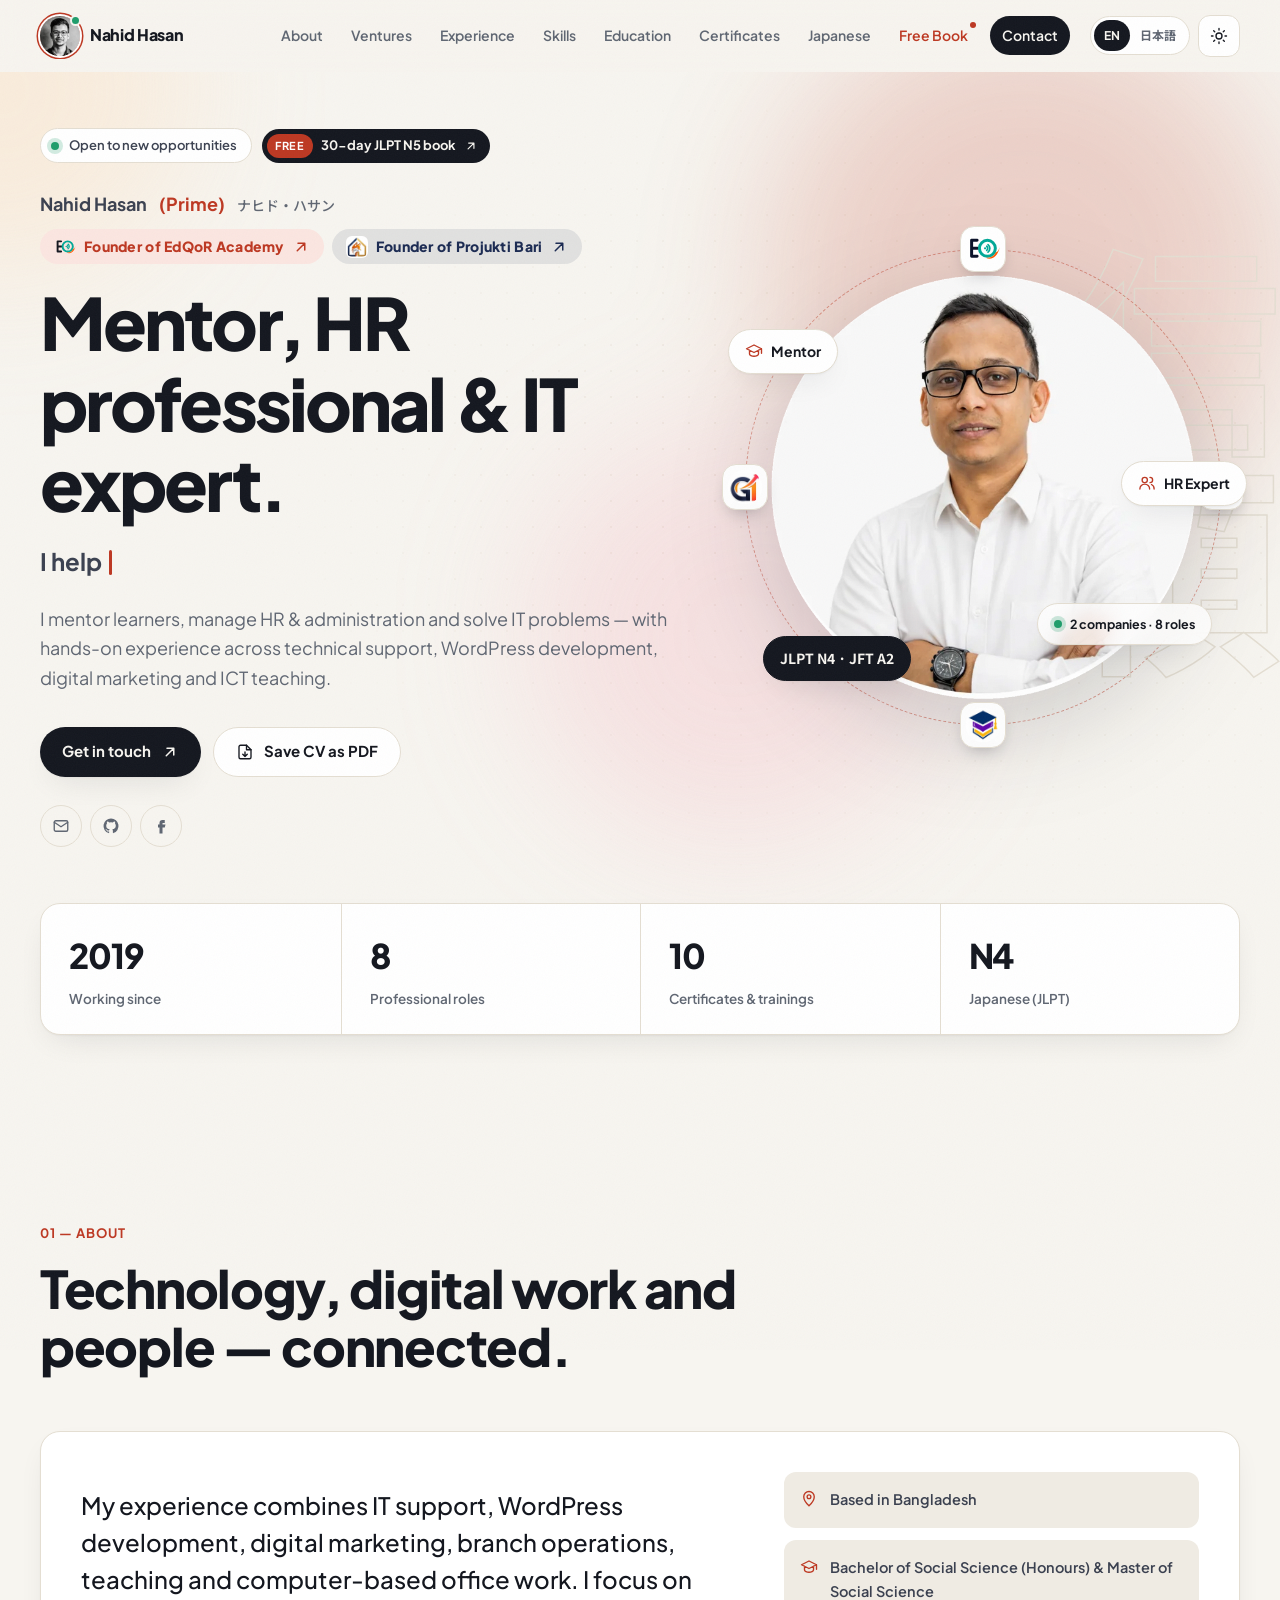
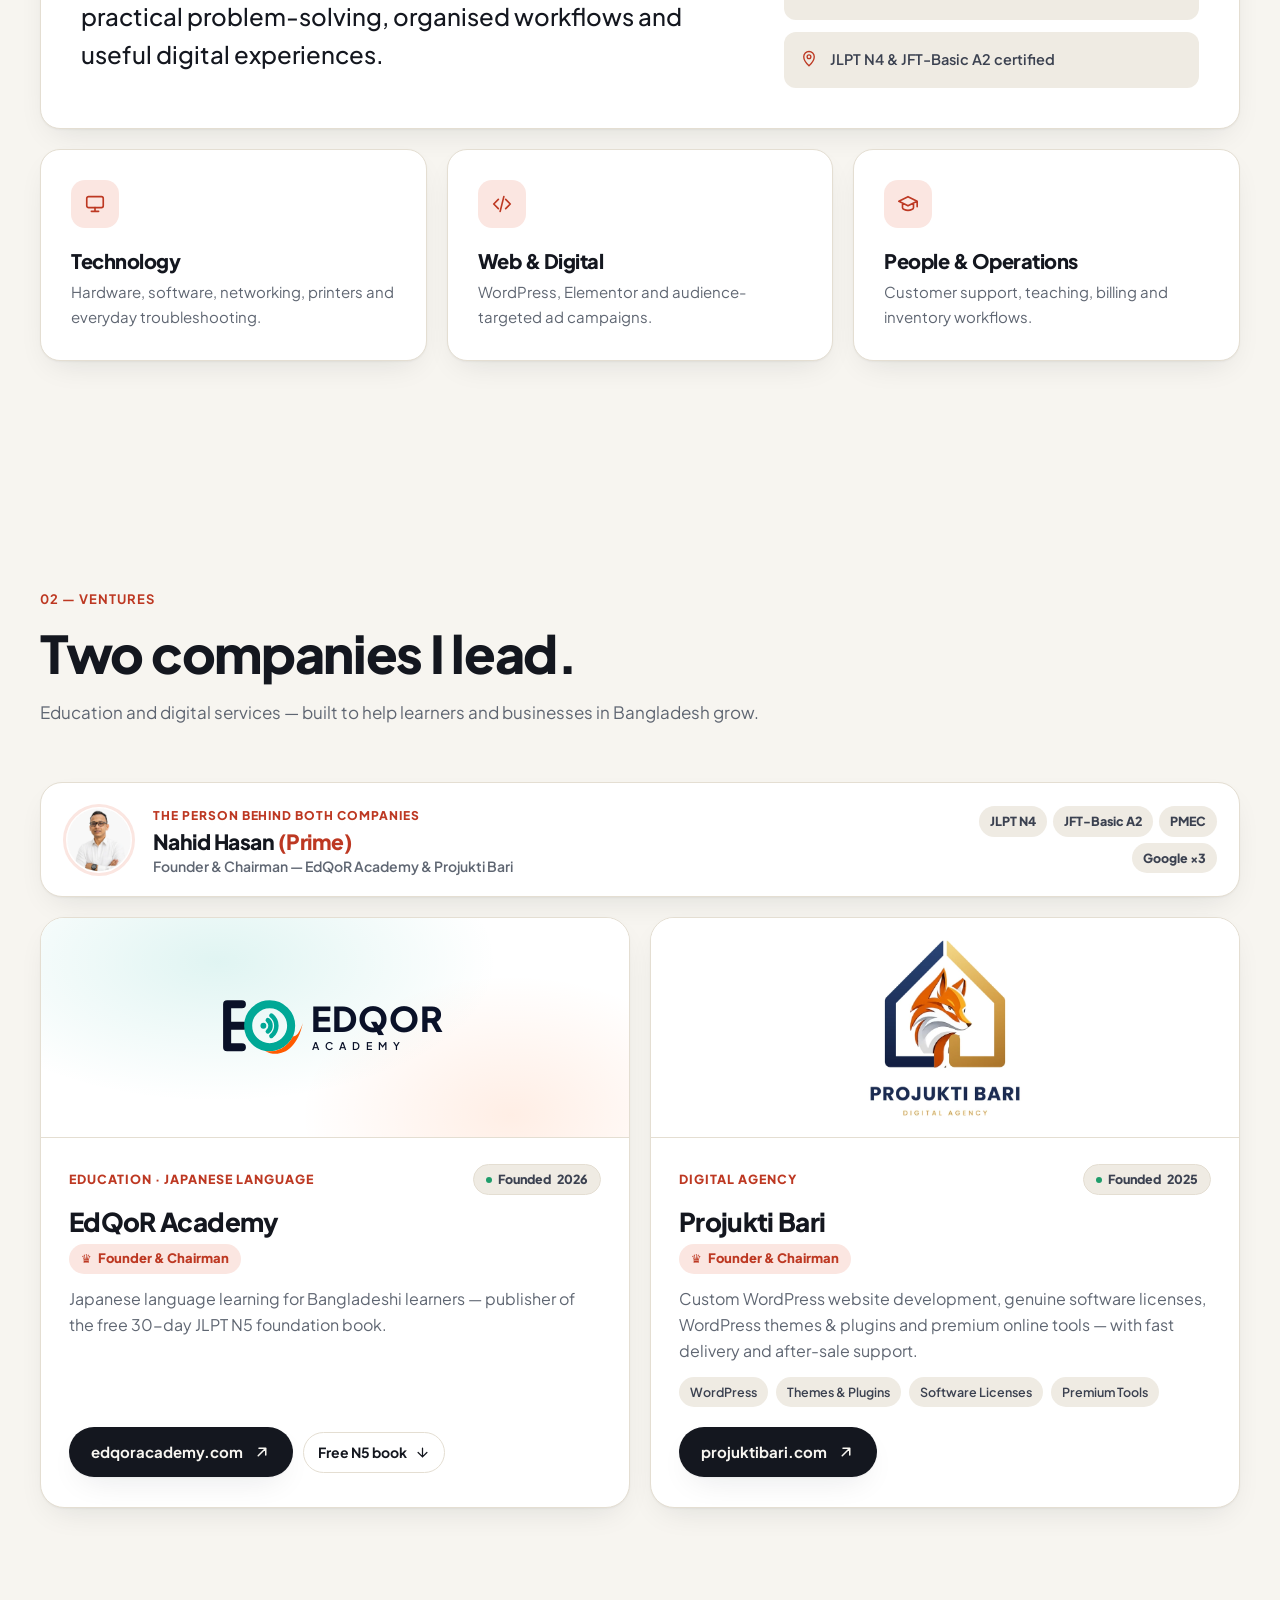
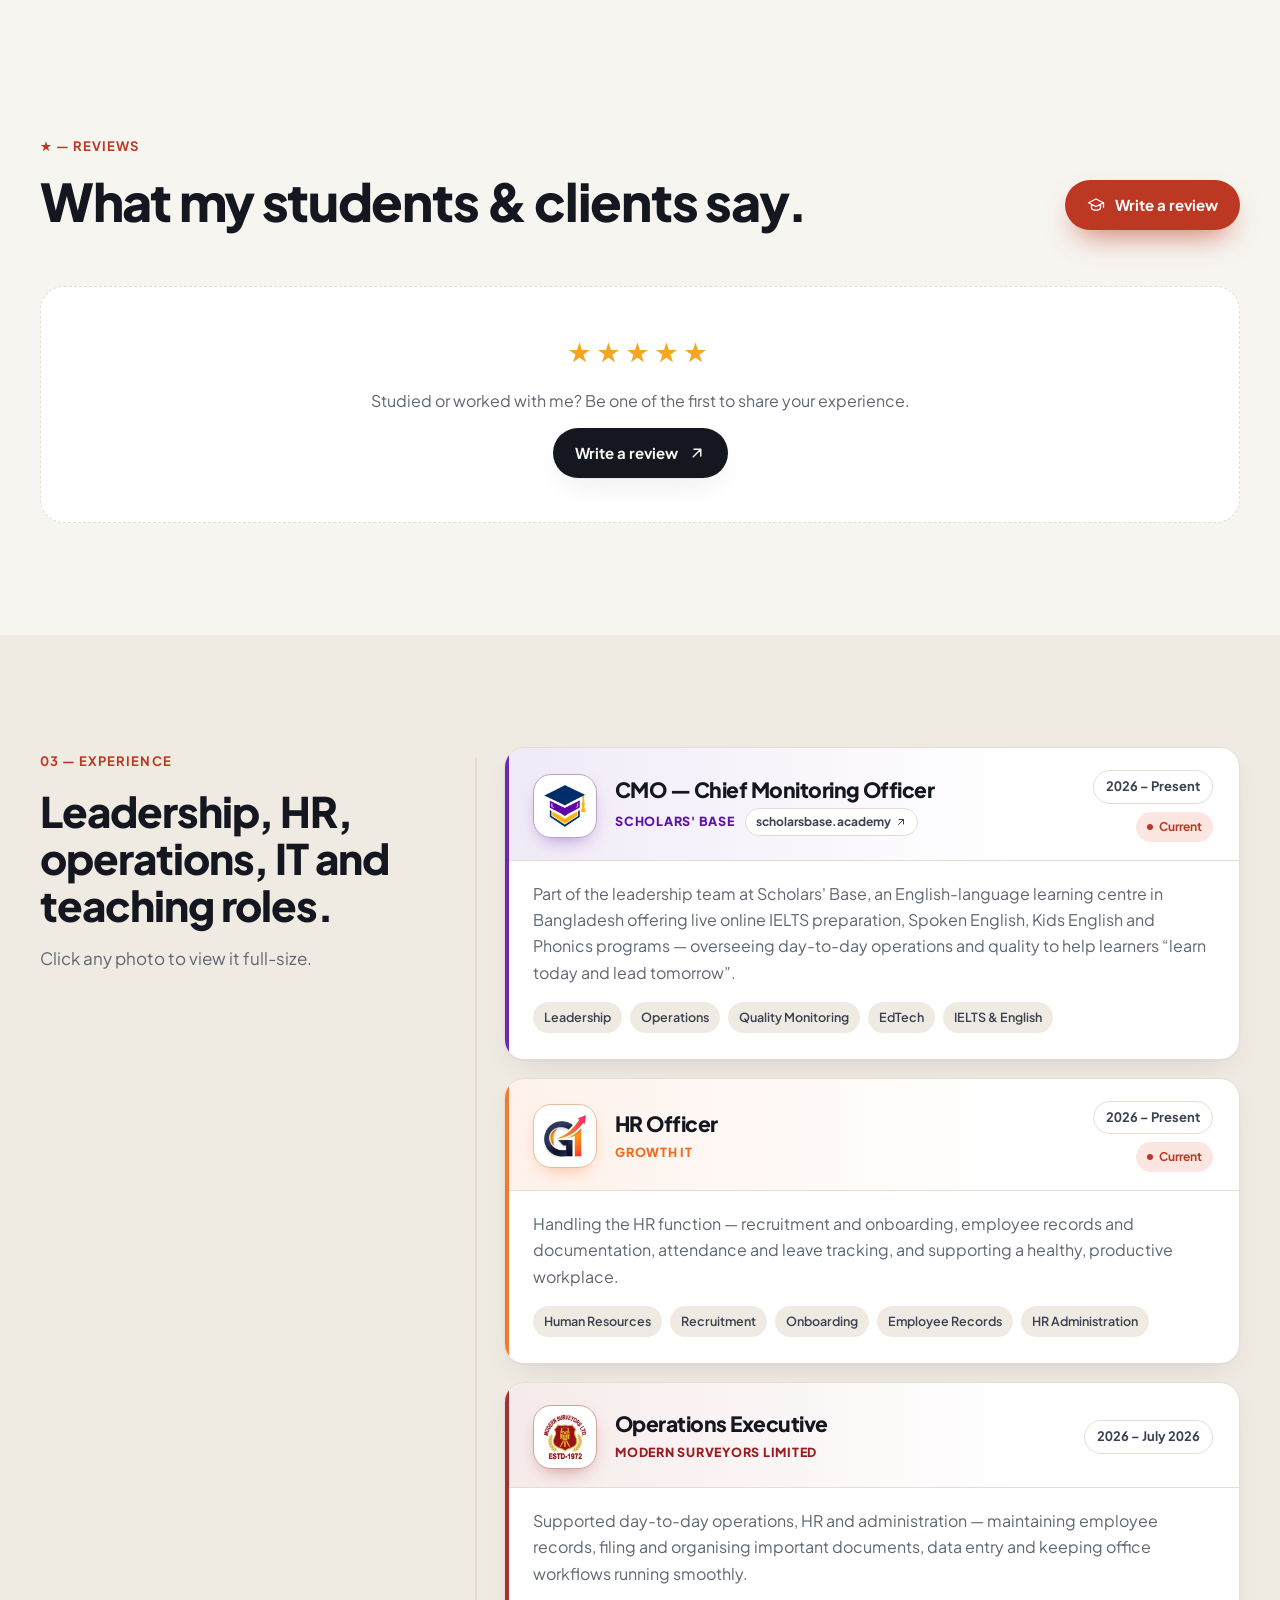
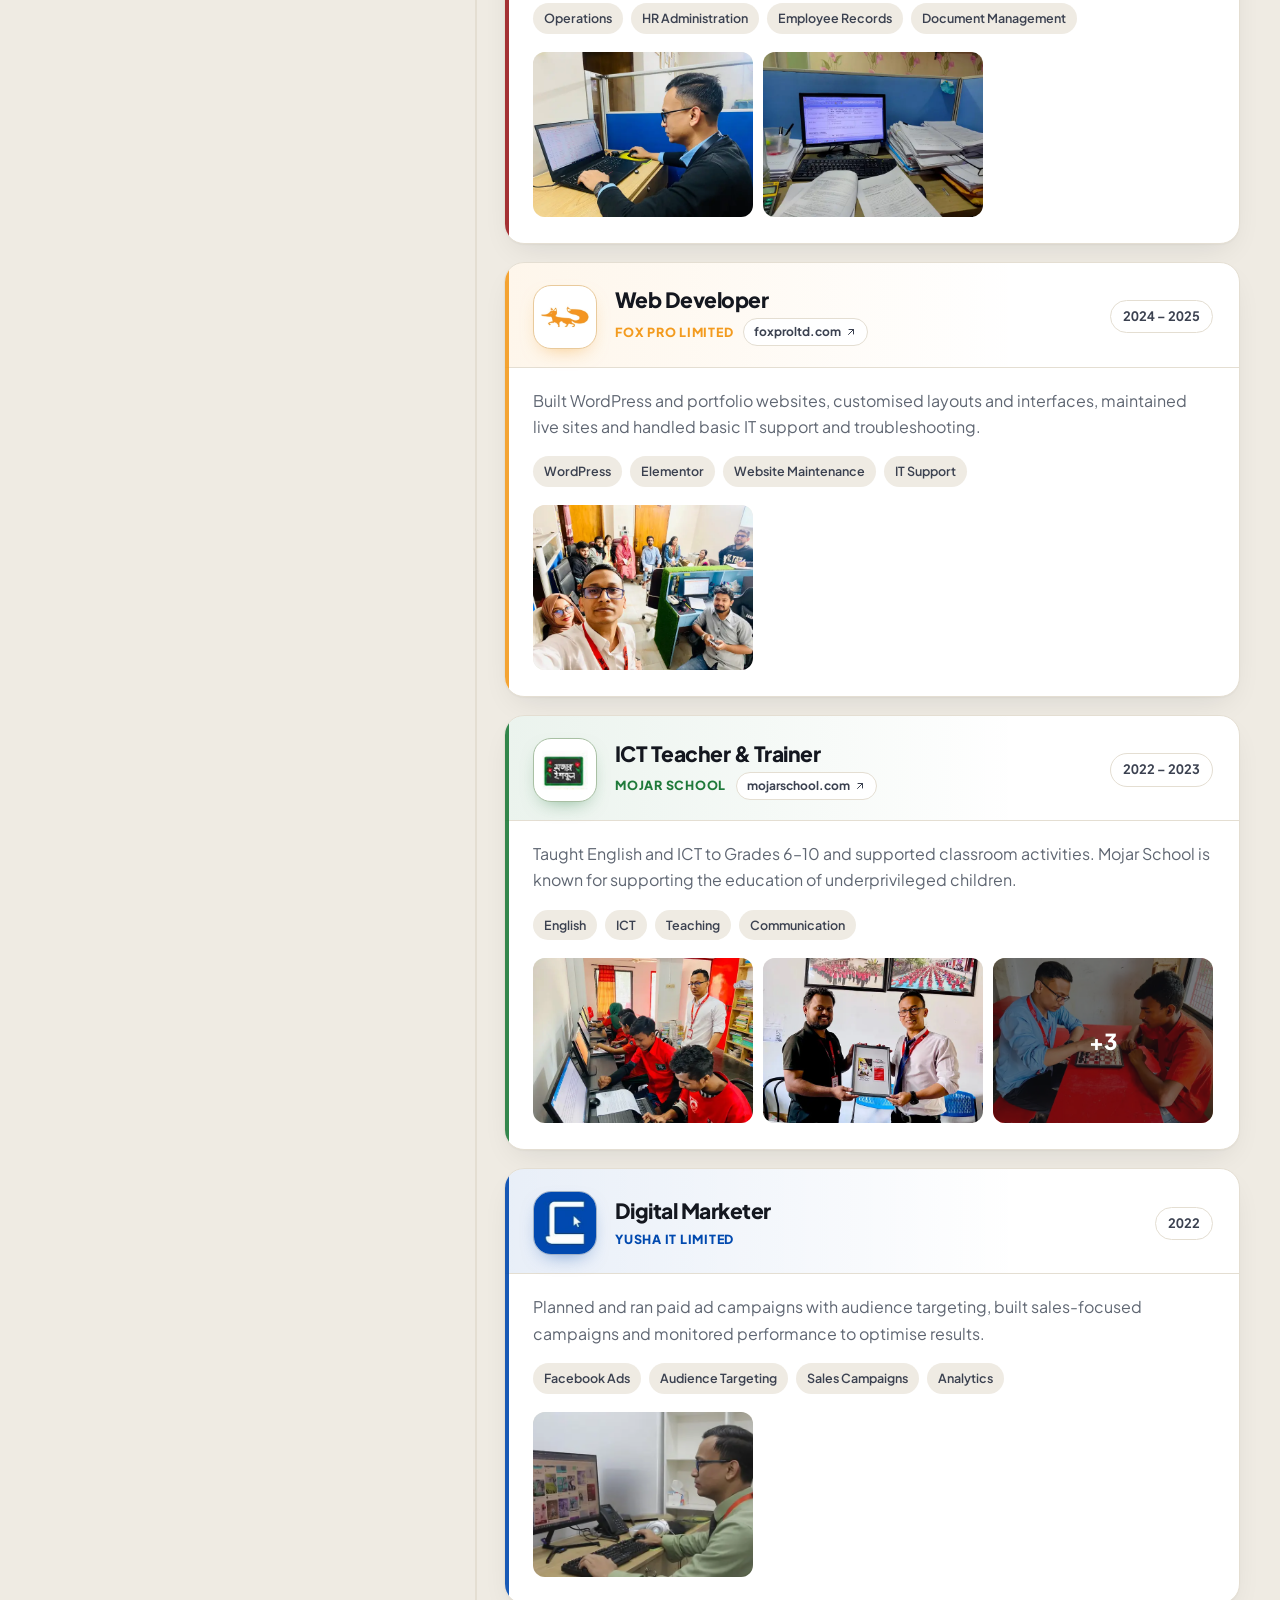
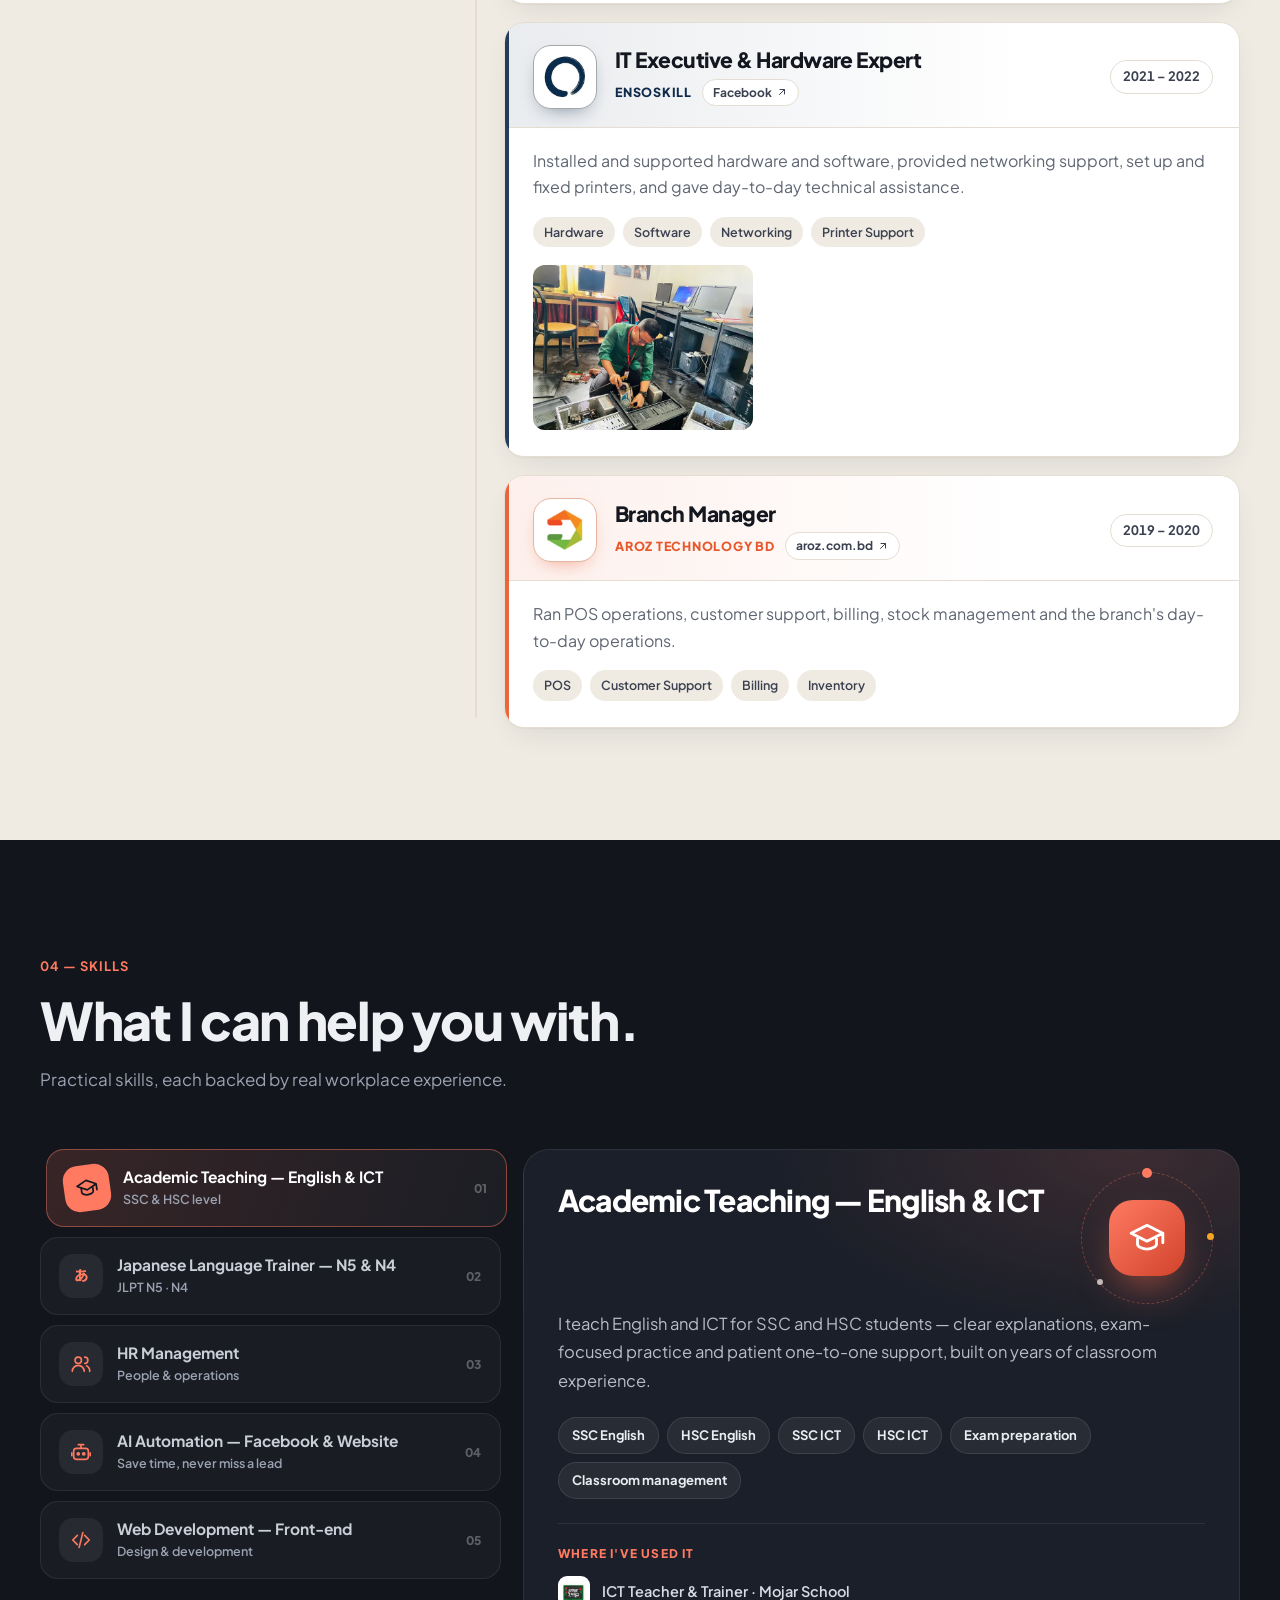
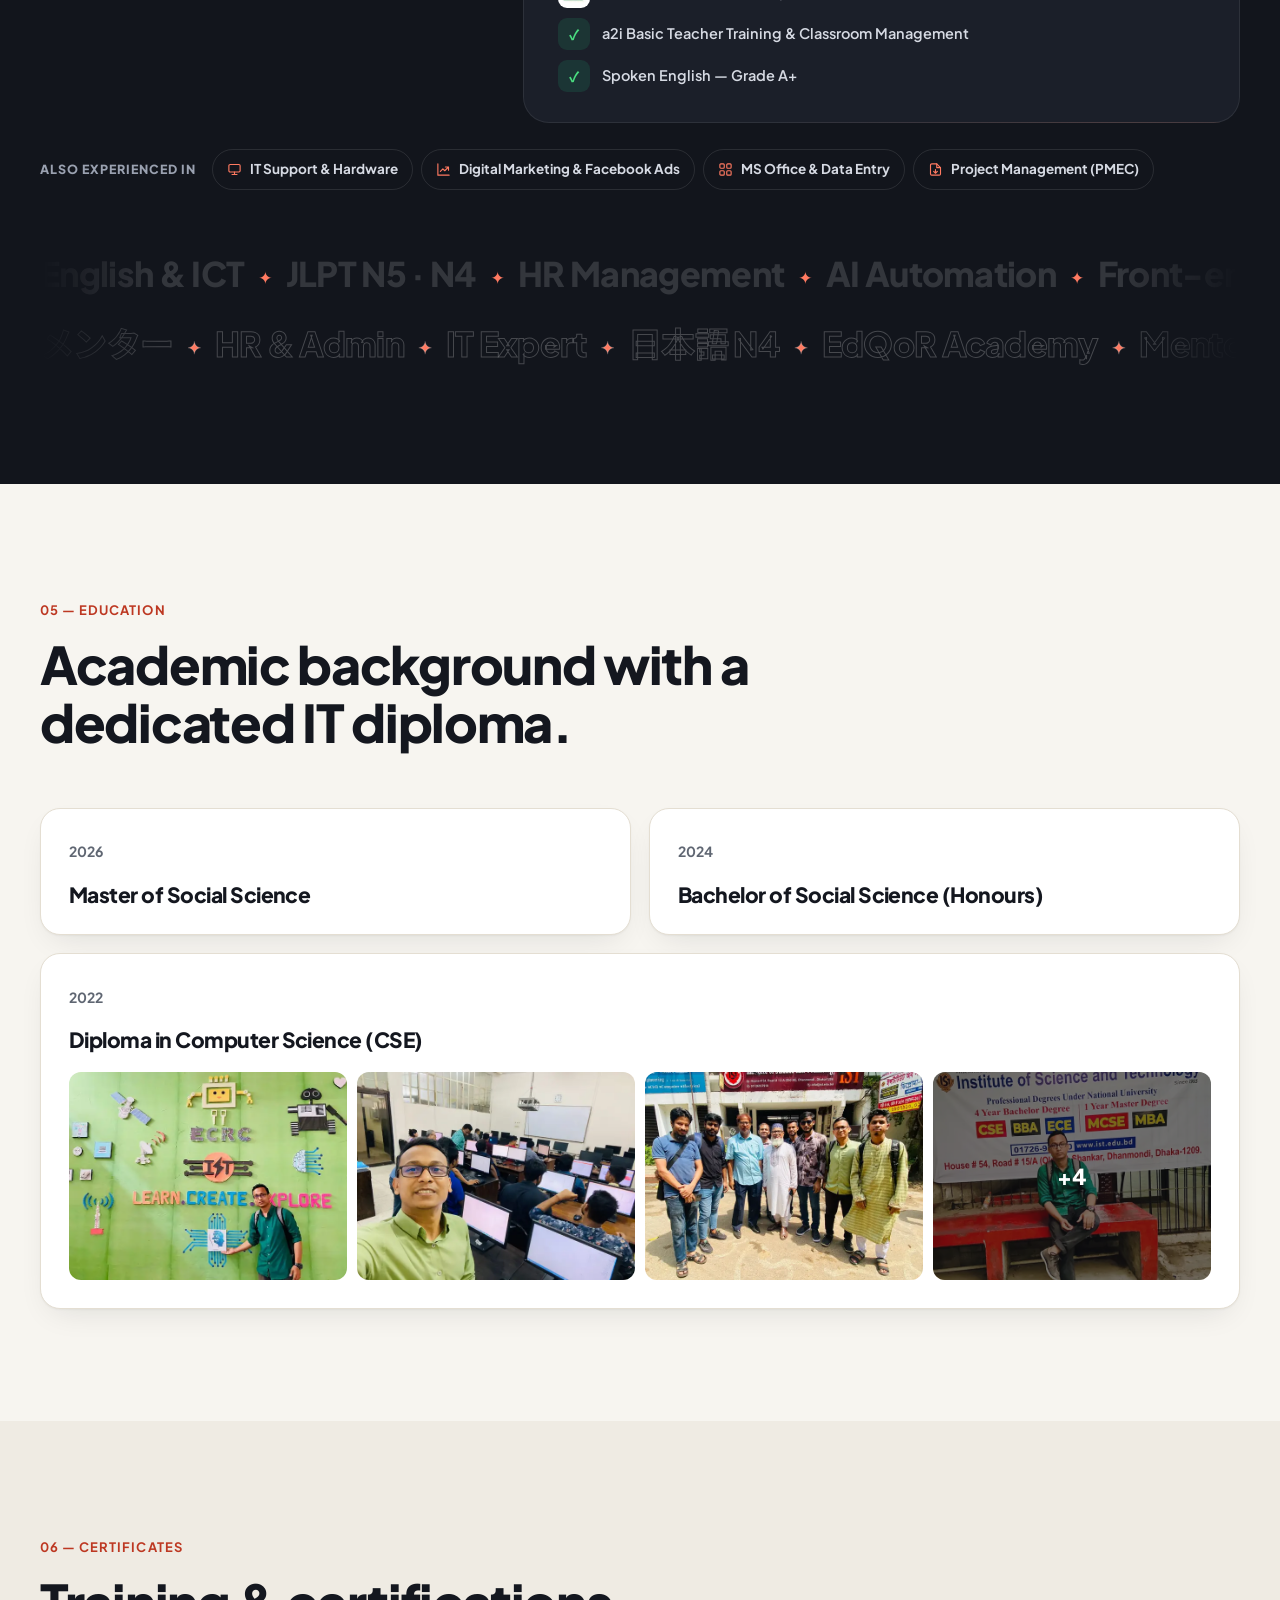
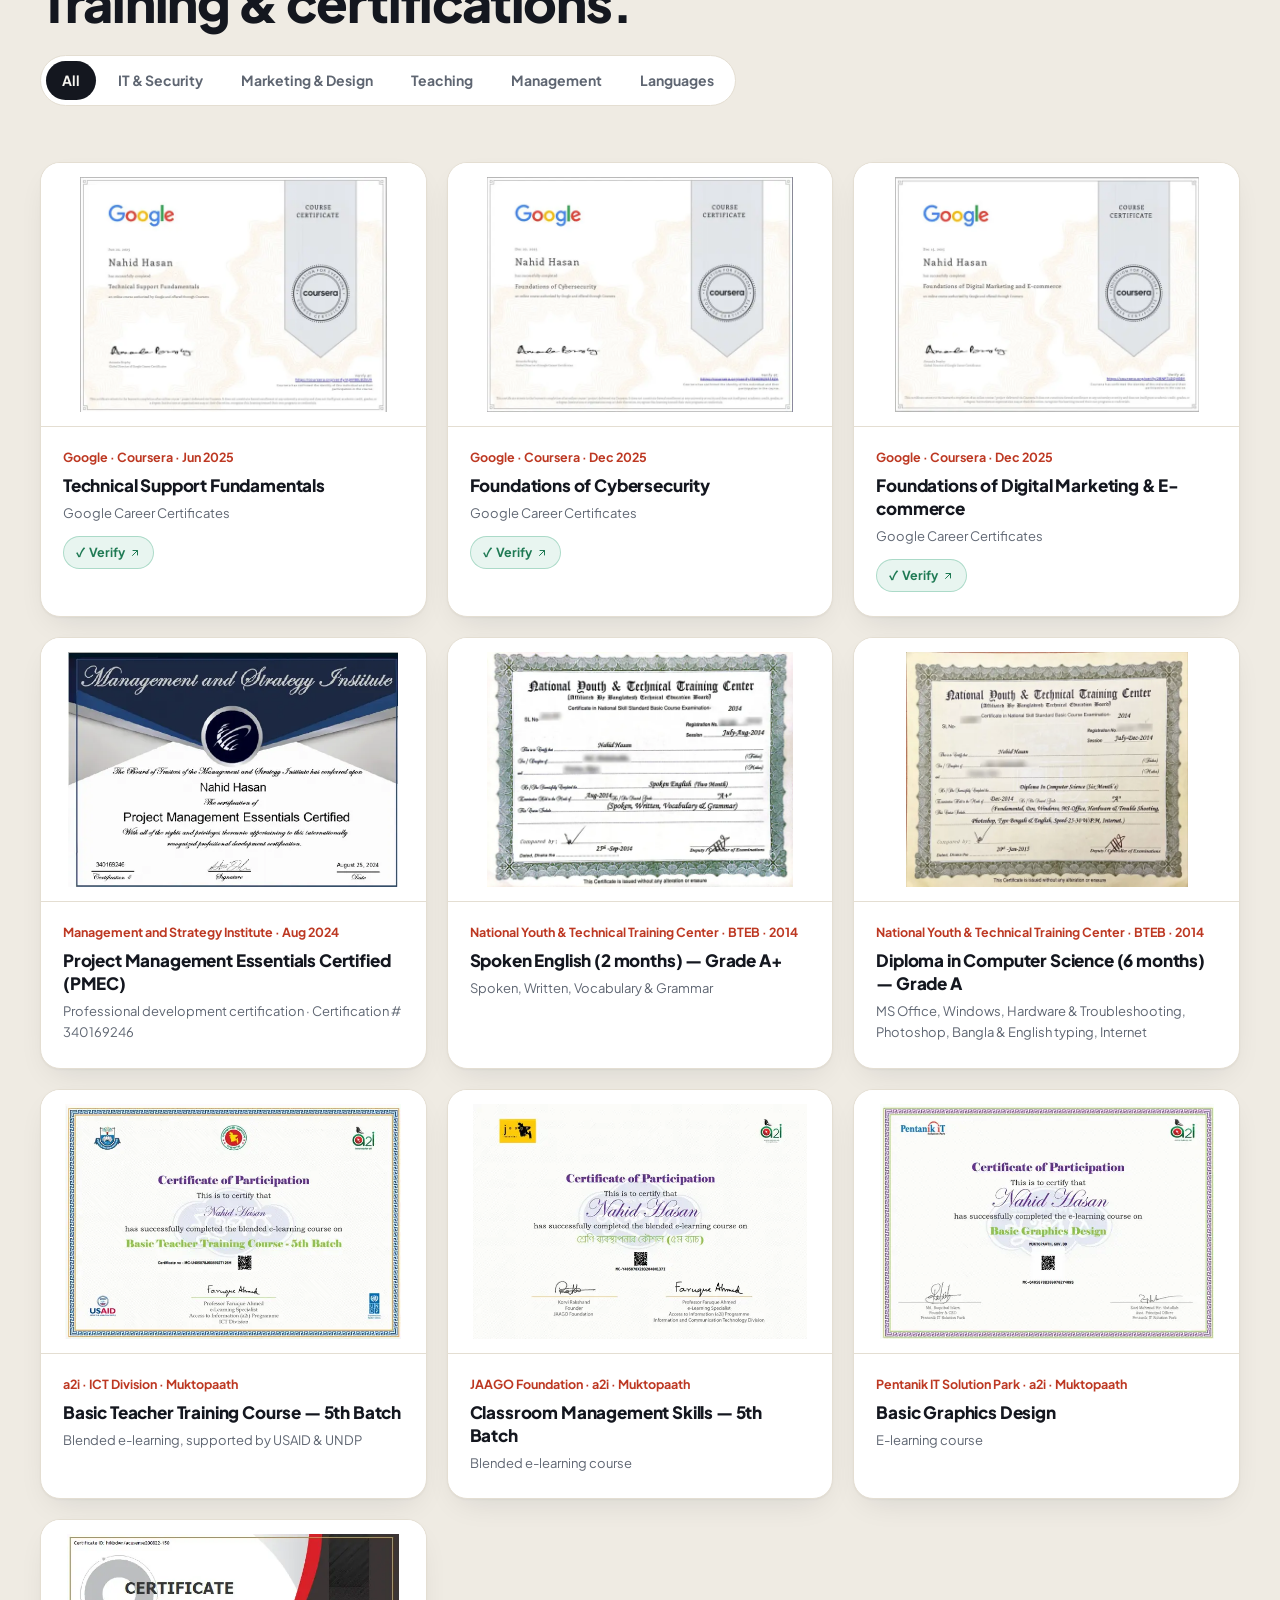
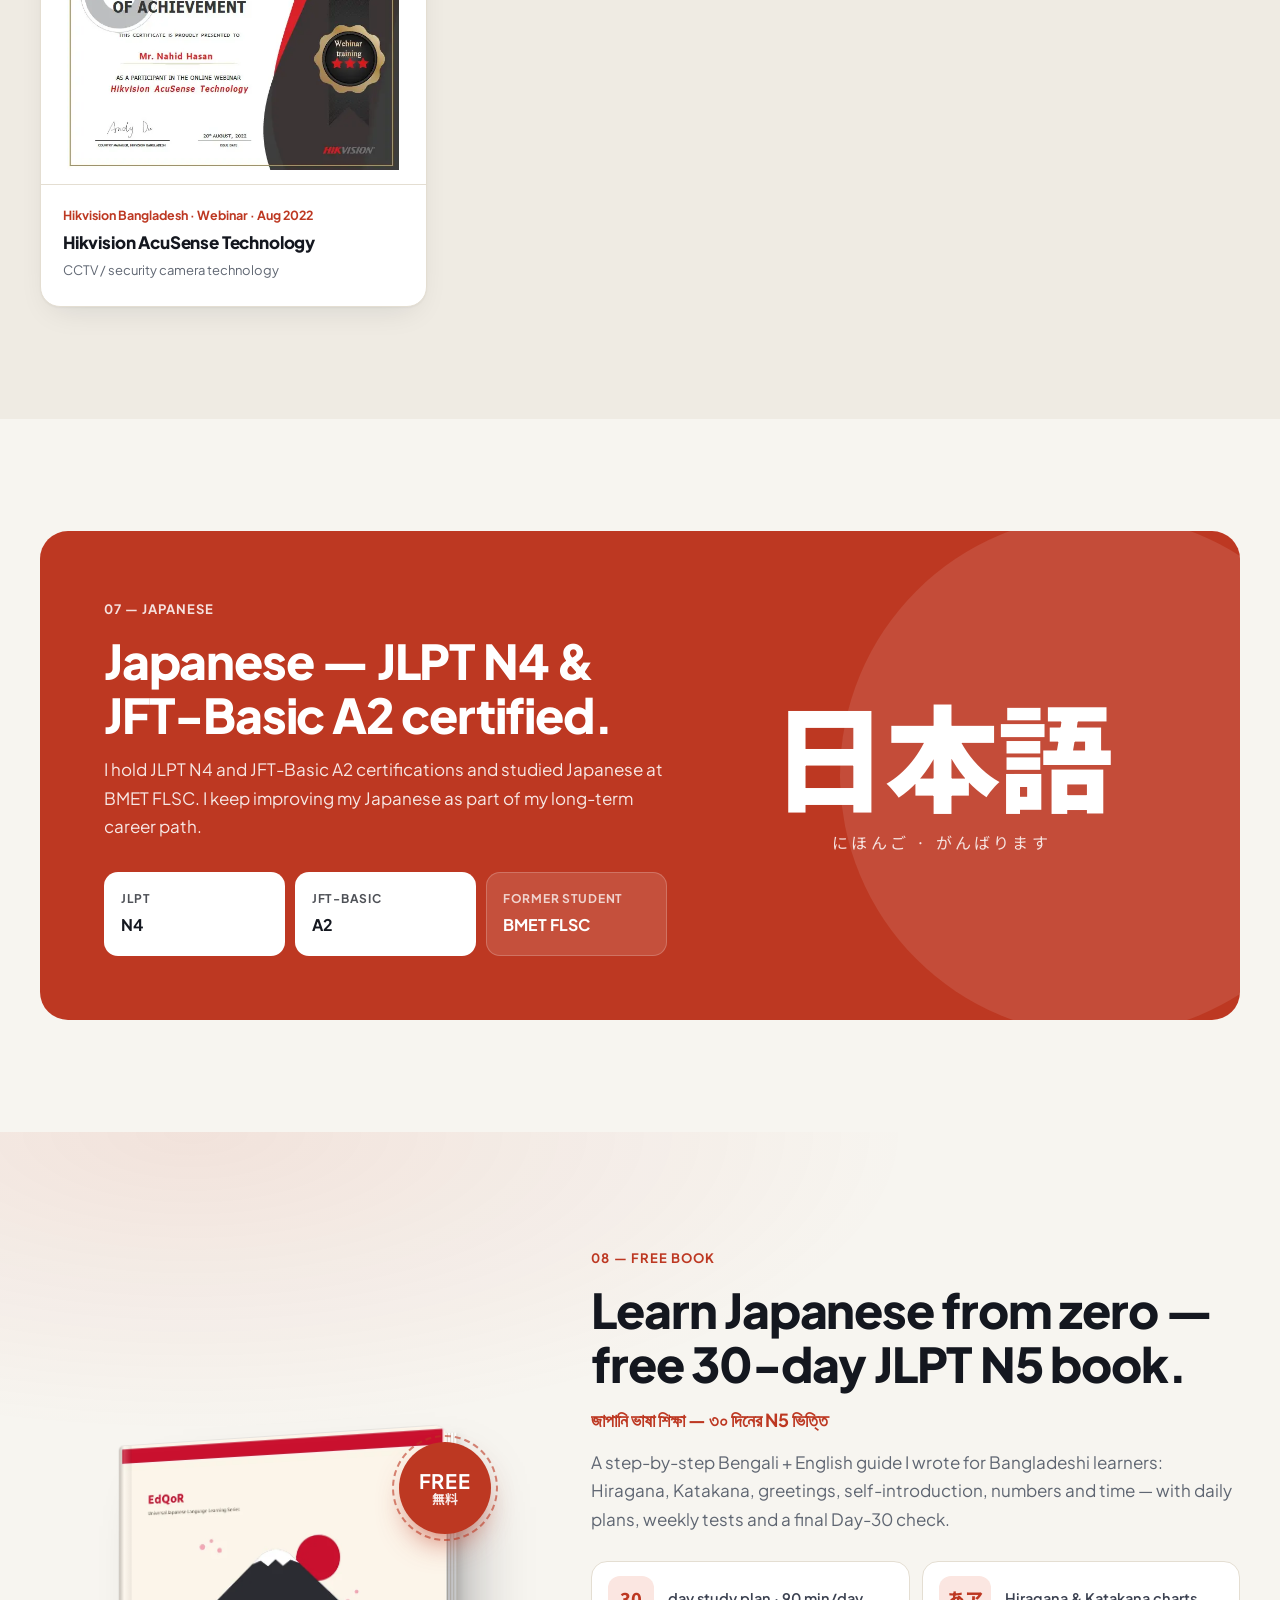
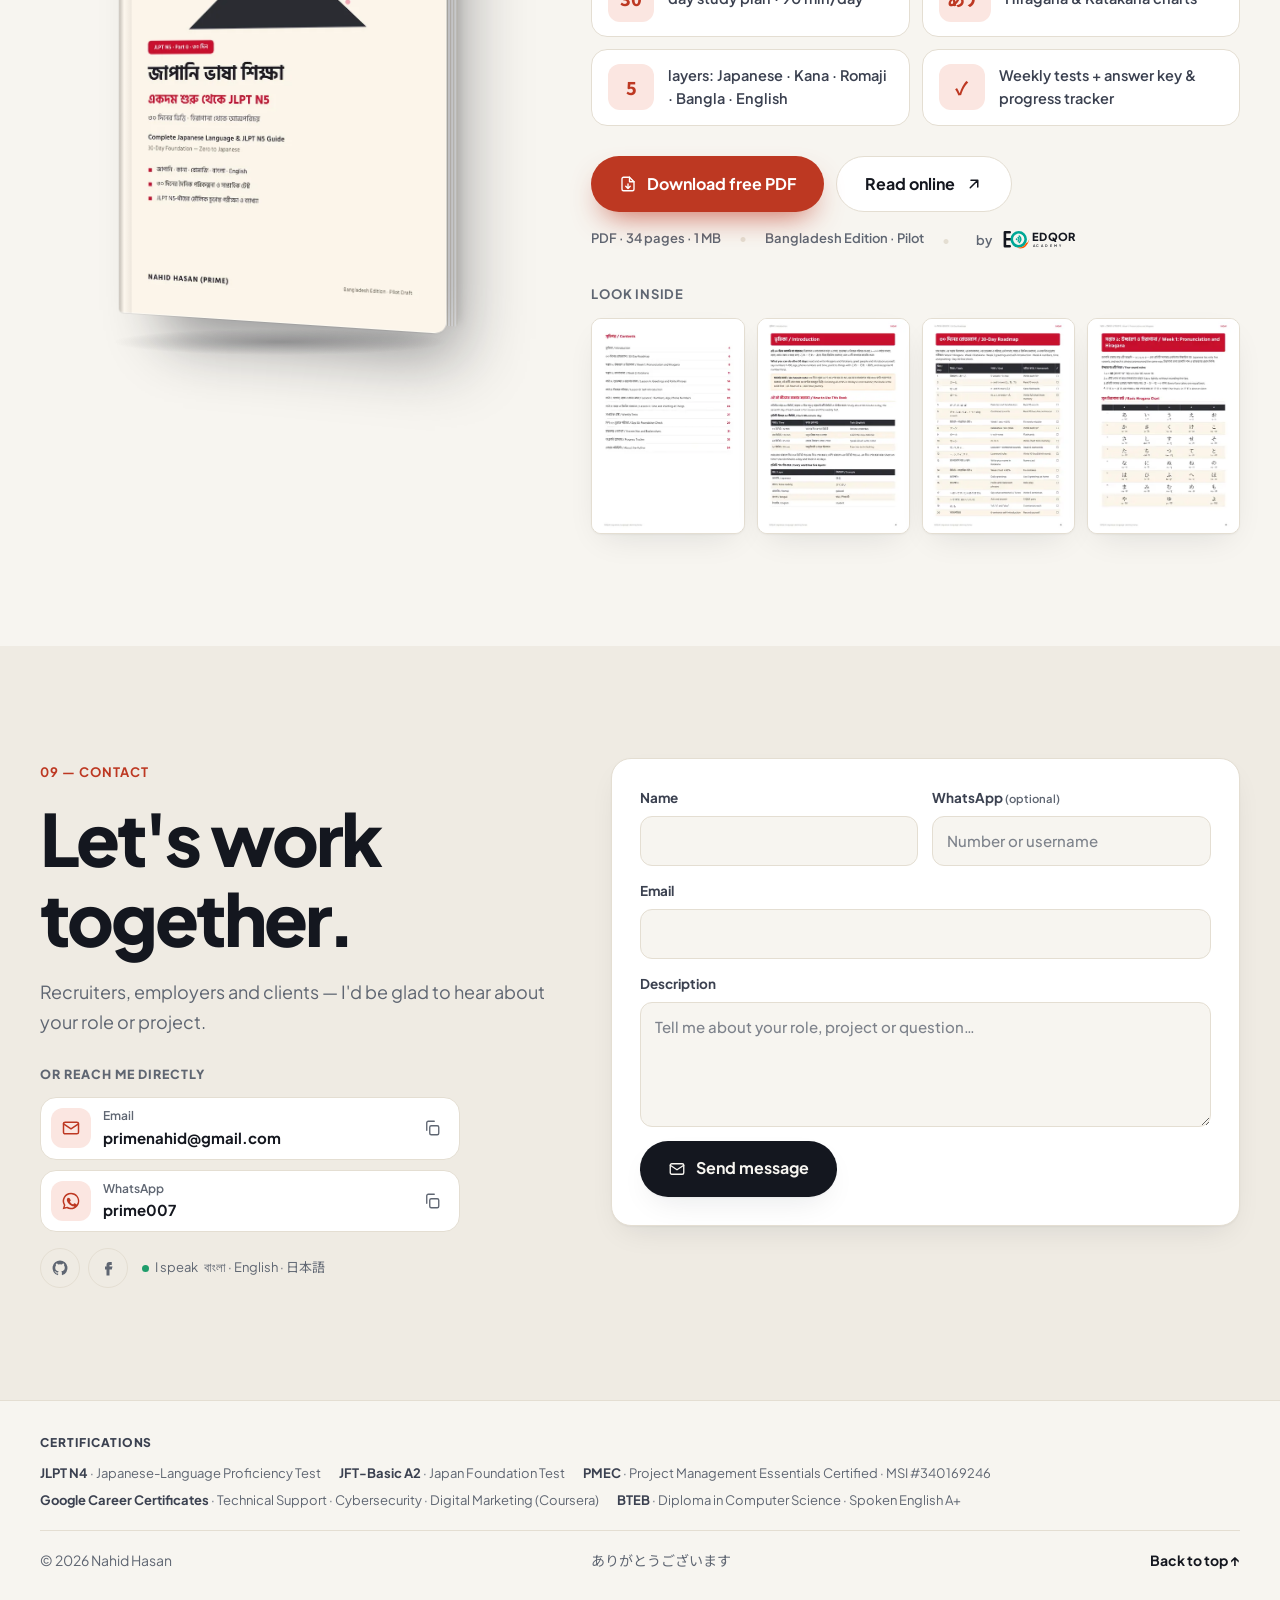
==== commit 5aadbcd4: "Add files via upload" ====
--- a/index.html
+++ b/index.html
@@ -25,7 +25,7 @@
   <meta property="og:image:height" content="630">
   <meta name="twitter:card" content="summary_large_image">
 
-  <link rel="icon" href="favicon.svg" type="image/svg+xml">
+  <link rel="icon" href="favicon.png" type="image/png">
   <link rel="apple-touch-icon" href="apple-touch-icon.png">
   <link rel="manifest" href="site.webmanifest">
 
@@ -39,7 +39,7 @@
 
   <!-- Apply saved theme before paint to avoid a flash -->
   <script>
-    (function(){var d=document.documentElement;d.classList.add("js");try{var t=localStorage.getItem("nh-theme");if(t)d.dataset.theme=t;}catch(e){}var skip=matchMedia("(prefers-reduced-motion: reduce)").matches;try{if(sessionStorage.getItem("nh-intro"))skip=true;}catch(e){}d.classList.add(skip?"no-loader":"is-loading");})();
+    (function(){var d=document.documentElement;d.classList.add("js");try{var t=localStorage.getItem("nh-theme");if(t)d.dataset.theme=t;}catch(e){}var skip=matchMedia("(prefers-reduced-motion: reduce)").matches;try{if(sessionStorage.getItem("nh-intro"))skip=true;}catch(e){}d.classList.add(skip?"no-loader":"is-loading");setTimeout(function(){if(d.dataset.ready)return;d.classList.remove("is-loading","js");d.classList.add("no-loader");var l=document.getElementById("loader");if(l)l.remove();},4500);})();
   </script>
   <script defer src="assets/js/main.js"></script>
 
@@ -92,7 +92,7 @@
 <body>
   <div class="loader" id="loader" aria-hidden="true">
     <div class="loader__inner">
-      <svg class="nh-logo loader__logo" viewBox="0 0 64 64" aria-hidden="true"><use href="#nh-mark"/></svg>
+      <span class="avatar-logo loader__logo"><img src="assets/images/brand/nh-avatar.webp" alt="" width="104" height="104"></span>
       <span class="loader__name">Nahid Hasan <em>(Prime)</em></span>
       <span class="loader__tag">Mentor · HR · IT</span>
       <span class="loader__bar"><i></i></span>
@@ -146,7 +146,7 @@
   <header class="header" id="top">
     <div class="container header__inner">
       <a class="brand" href="#home">
-        <svg class="nh-logo brand__logo" viewBox="0 0 64 64" aria-hidden="true"><use href="#nh-mark"/></svg>
+        <span class="avatar-logo brand__logo"><img src="assets/images/brand/nh-avatar.webp" alt="" width="40" height="40"></span>
         <span class="brand__nh">NH</span>
         <span class="brand__name">Nahid Hasan</span>
       </a>
--- a/assets/css/style.css
+++ b/assets/css/style.css
@@ -1363,3 +1363,17 @@
 }
 @media print { .founder, .footer__creds { display: none !important; } }
 @media (max-width: 640px) { .portrait { width: min(48vw, 190px); } .hero__grid { gap: 18px; } .hero__visual { padding-top: 8px; } .chip { font-size: 11px; padding: 5px 9px; } .chip .icon { width: 13px; height: 13px; } .chip--a { left: -14%; } .chip--b { right: -14%; } }
+
+/* ---- Photo logo ---- */
+.avatar-logo { position: relative; display: block; flex: none; border-radius: 50%; overflow: visible; }
+.avatar-logo img { width: 100%; height: 100%; border-radius: 50%; object-fit: cover; display: block; box-shadow: 0 0 0 2px var(--surface), 0 0 0 3.5px var(--accent); }
+.avatar-logo::after { content: ""; position: absolute; right: -1px; top: -1px; width: 11px; height: 11px; border-radius: 50%; background: var(--ok); border: 2px solid var(--bg); }
+.brand__logo { width: 40px; height: 40px; animation: none !important; transition: transform .45s var(--ease); }
+.brand:hover .brand__logo { transform: rotate(-6deg) scale(1.06); }
+.brand::after { left: 30px; top: -1px; width: 11px; height: 11px; background: var(--ok); }
+.loader__logo { width: 112px; height: 112px; animation: nhPop .6s var(--ease) both; }
+.loader__logo img { box-shadow: 0 0 0 4px var(--ink), 0 0 0 7px var(--accent), 0 24px 50px -10px rgba(189,56,34,.55); filter: grayscale(.1); }
+.loader__logo::after { width: 18px; height: 18px; right: 4px; top: 4px; border-width: 3px; border-color: var(--ink); }
+/* Pure-CSS safety: the intro can never stay on screen */
+.js.is-loading .loader { animation: loaderAutoHide .8s cubic-bezier(.77,0,.18,1) 3.6s forwards; }
+@keyframes loaderAutoHide { to { clip-path: inset(0 0 100% 0); visibility: hidden; } }
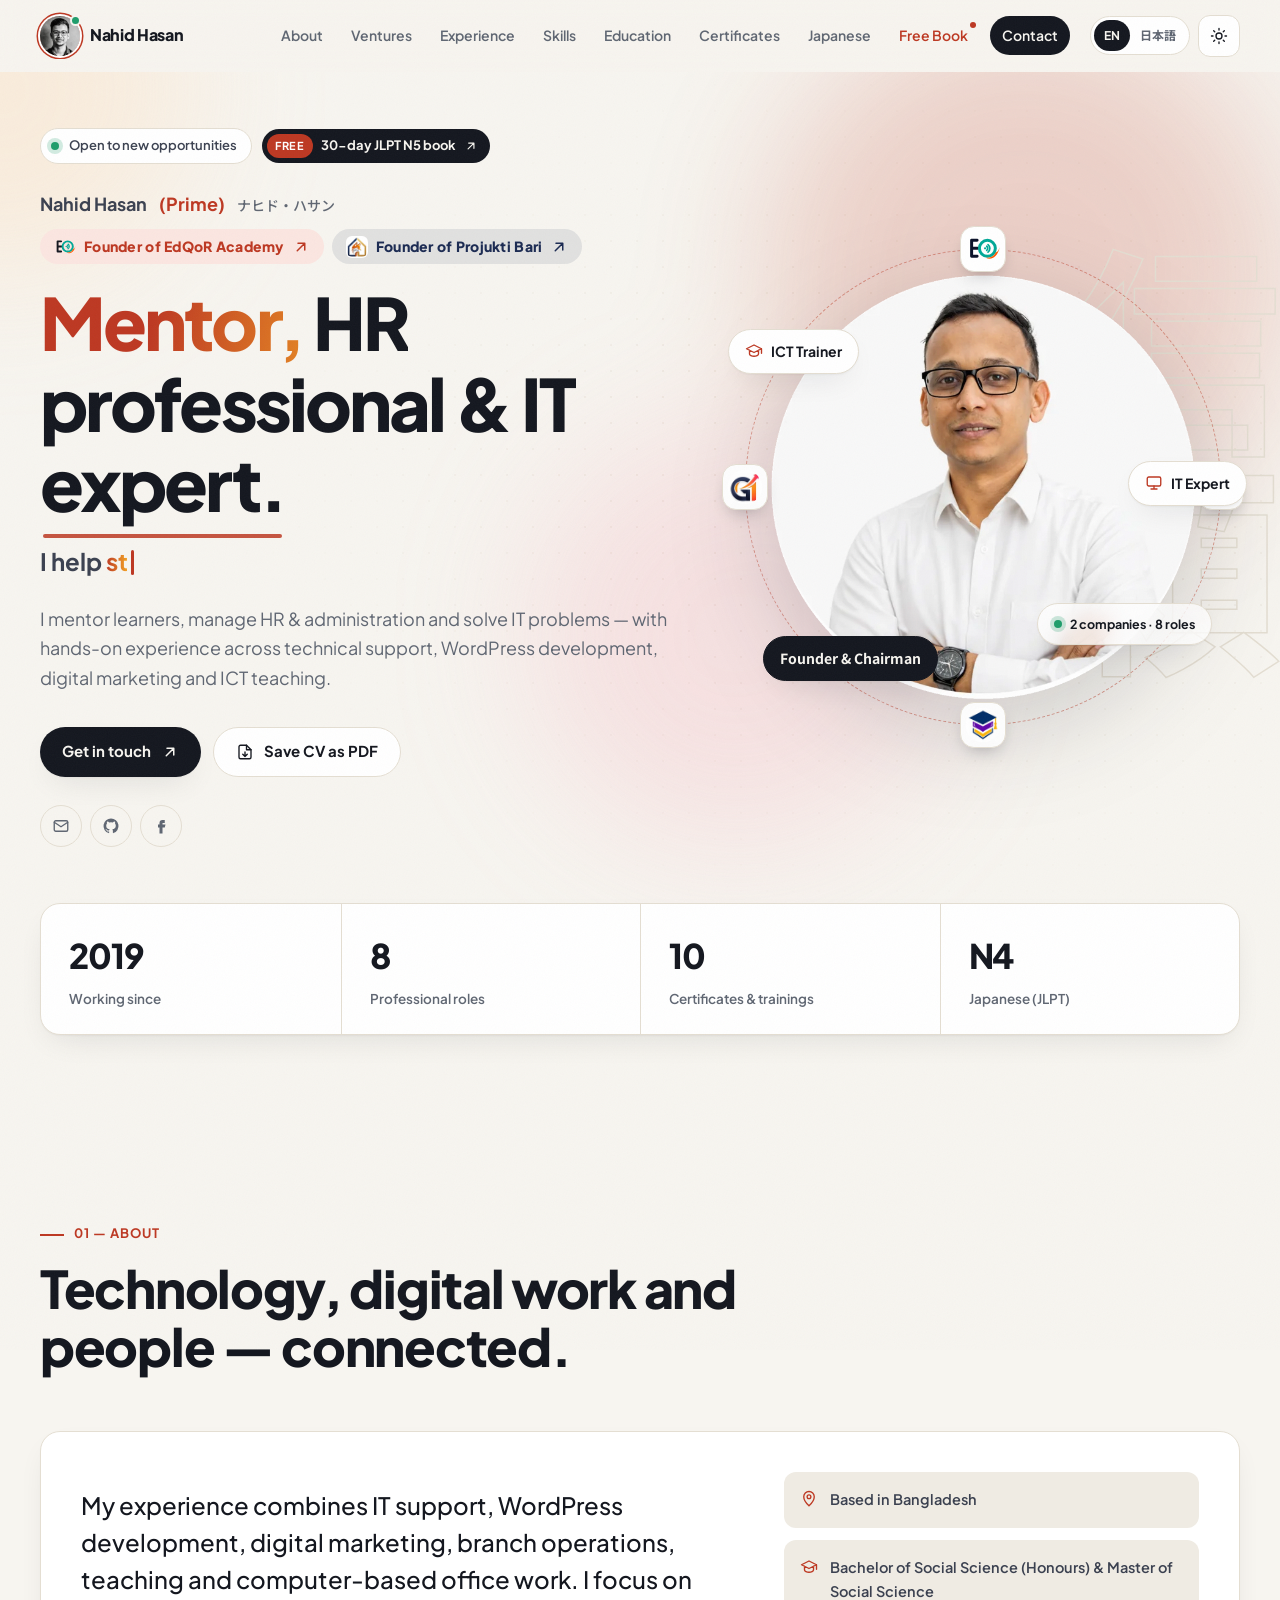
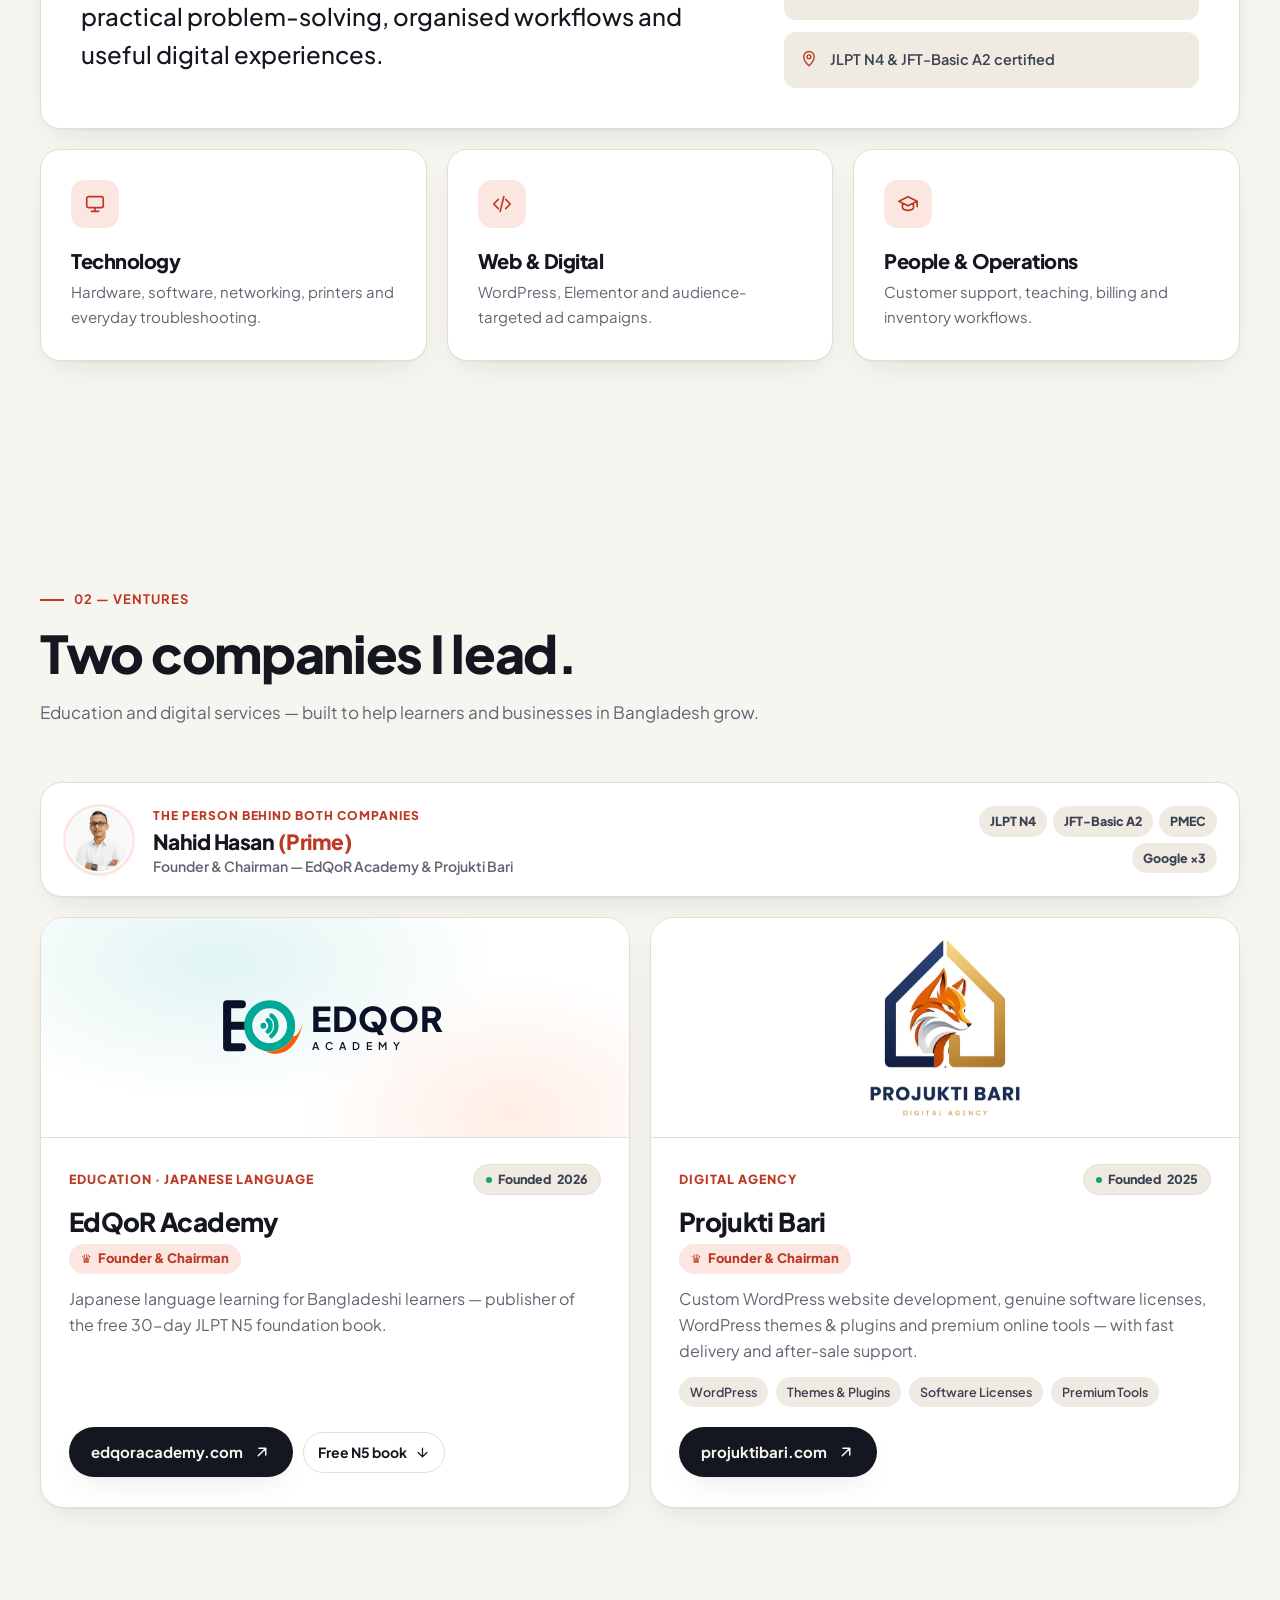
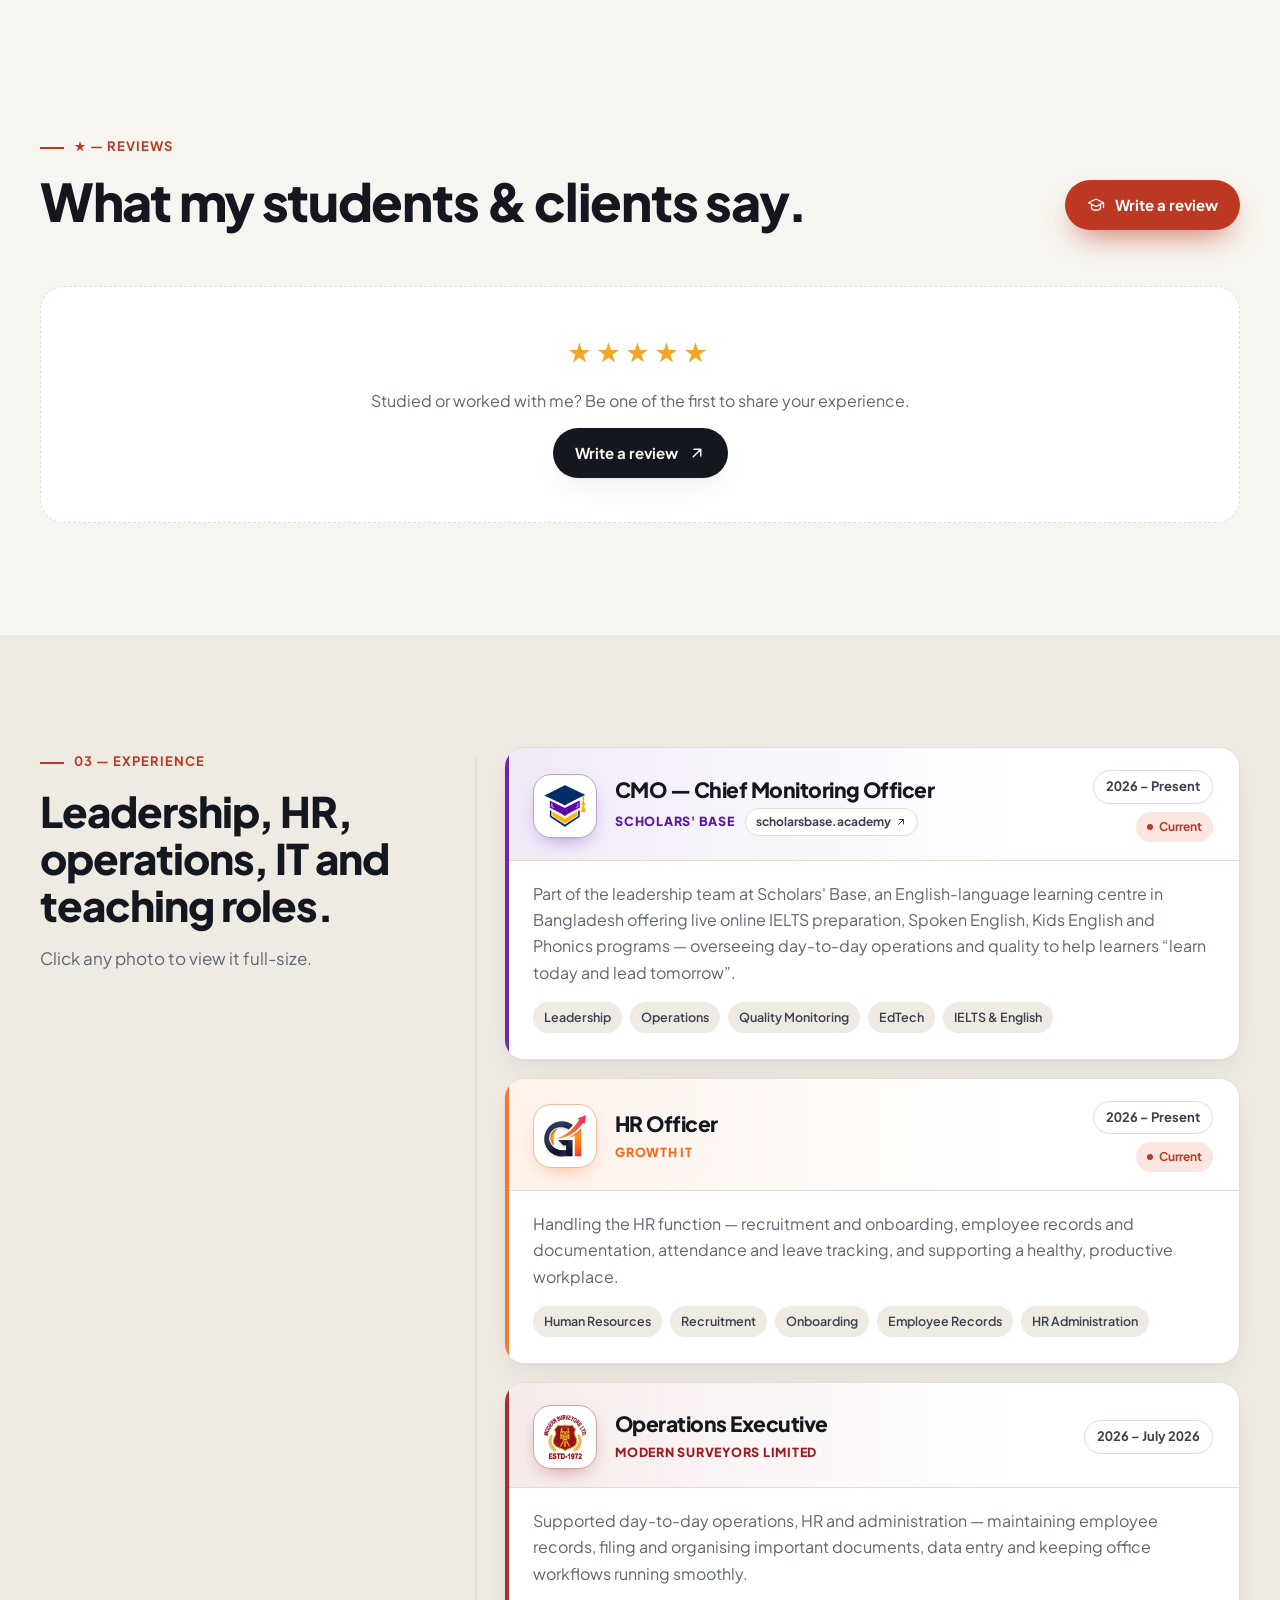
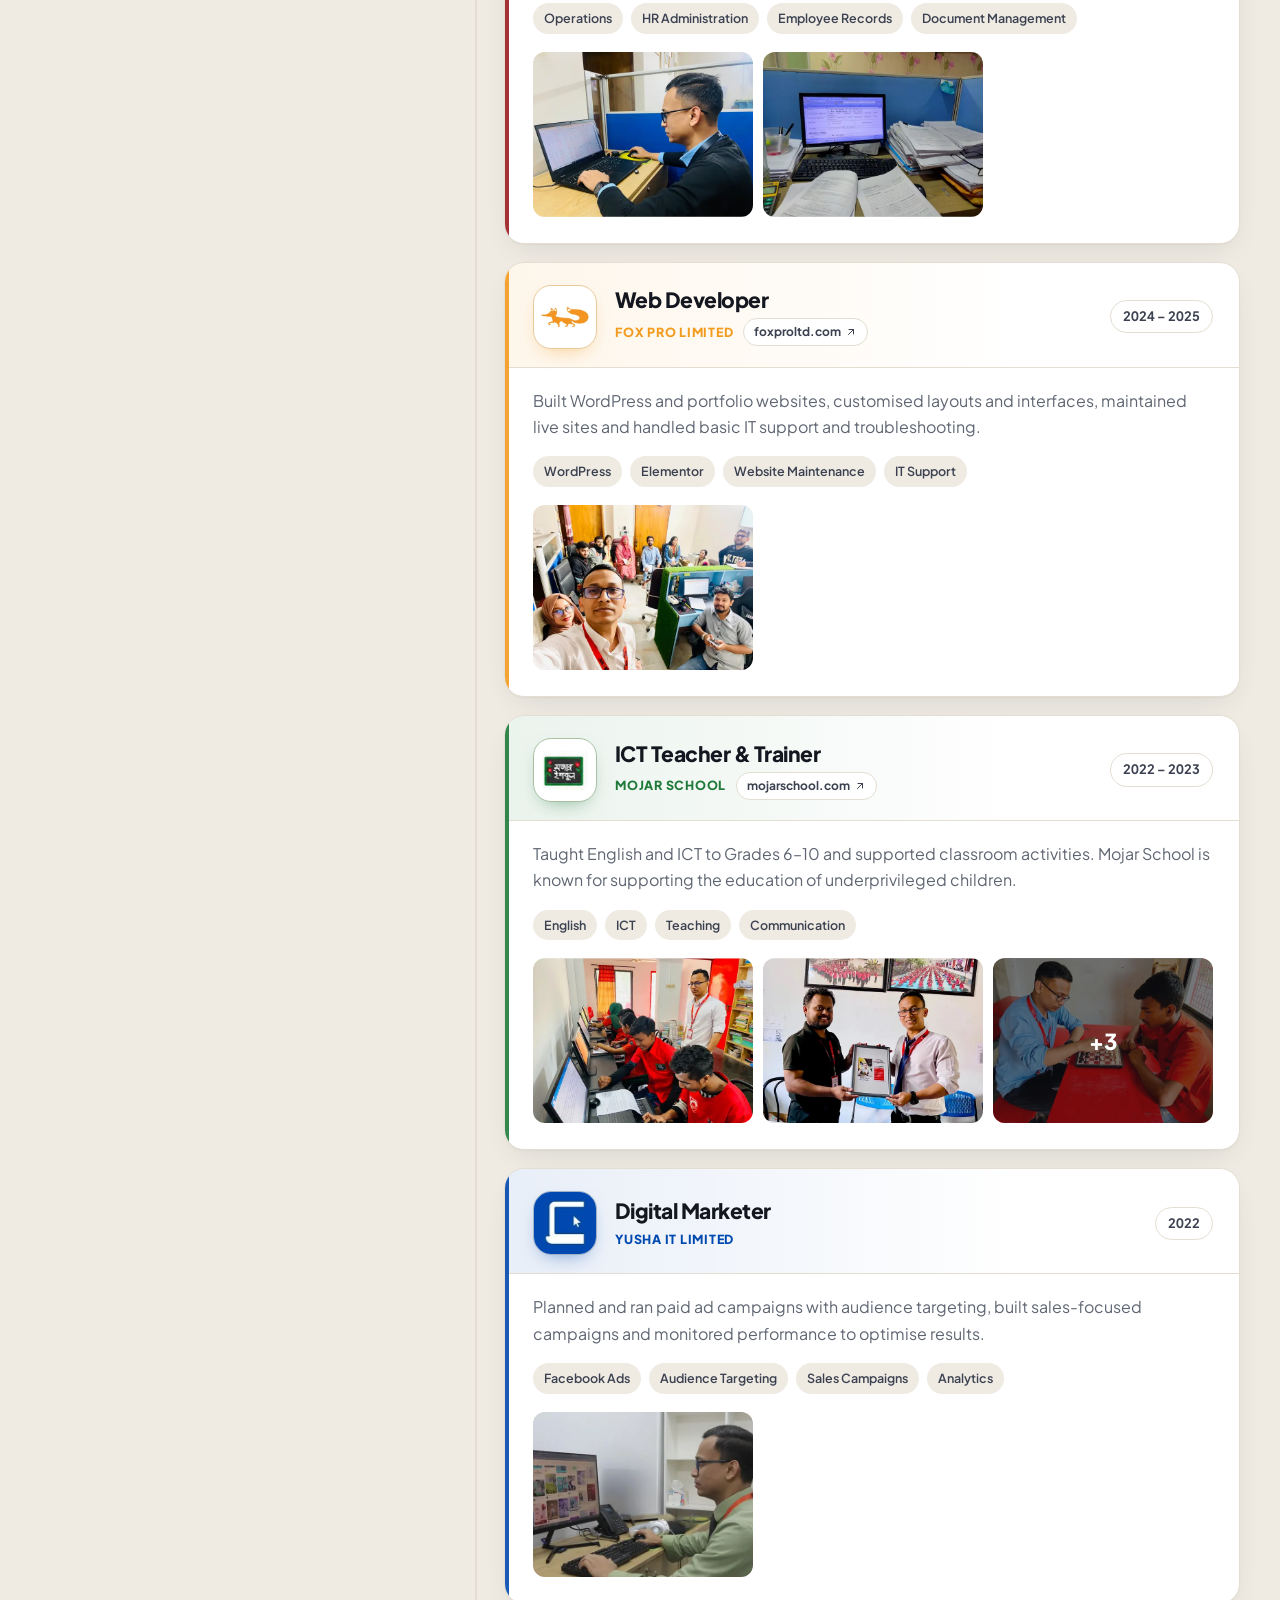
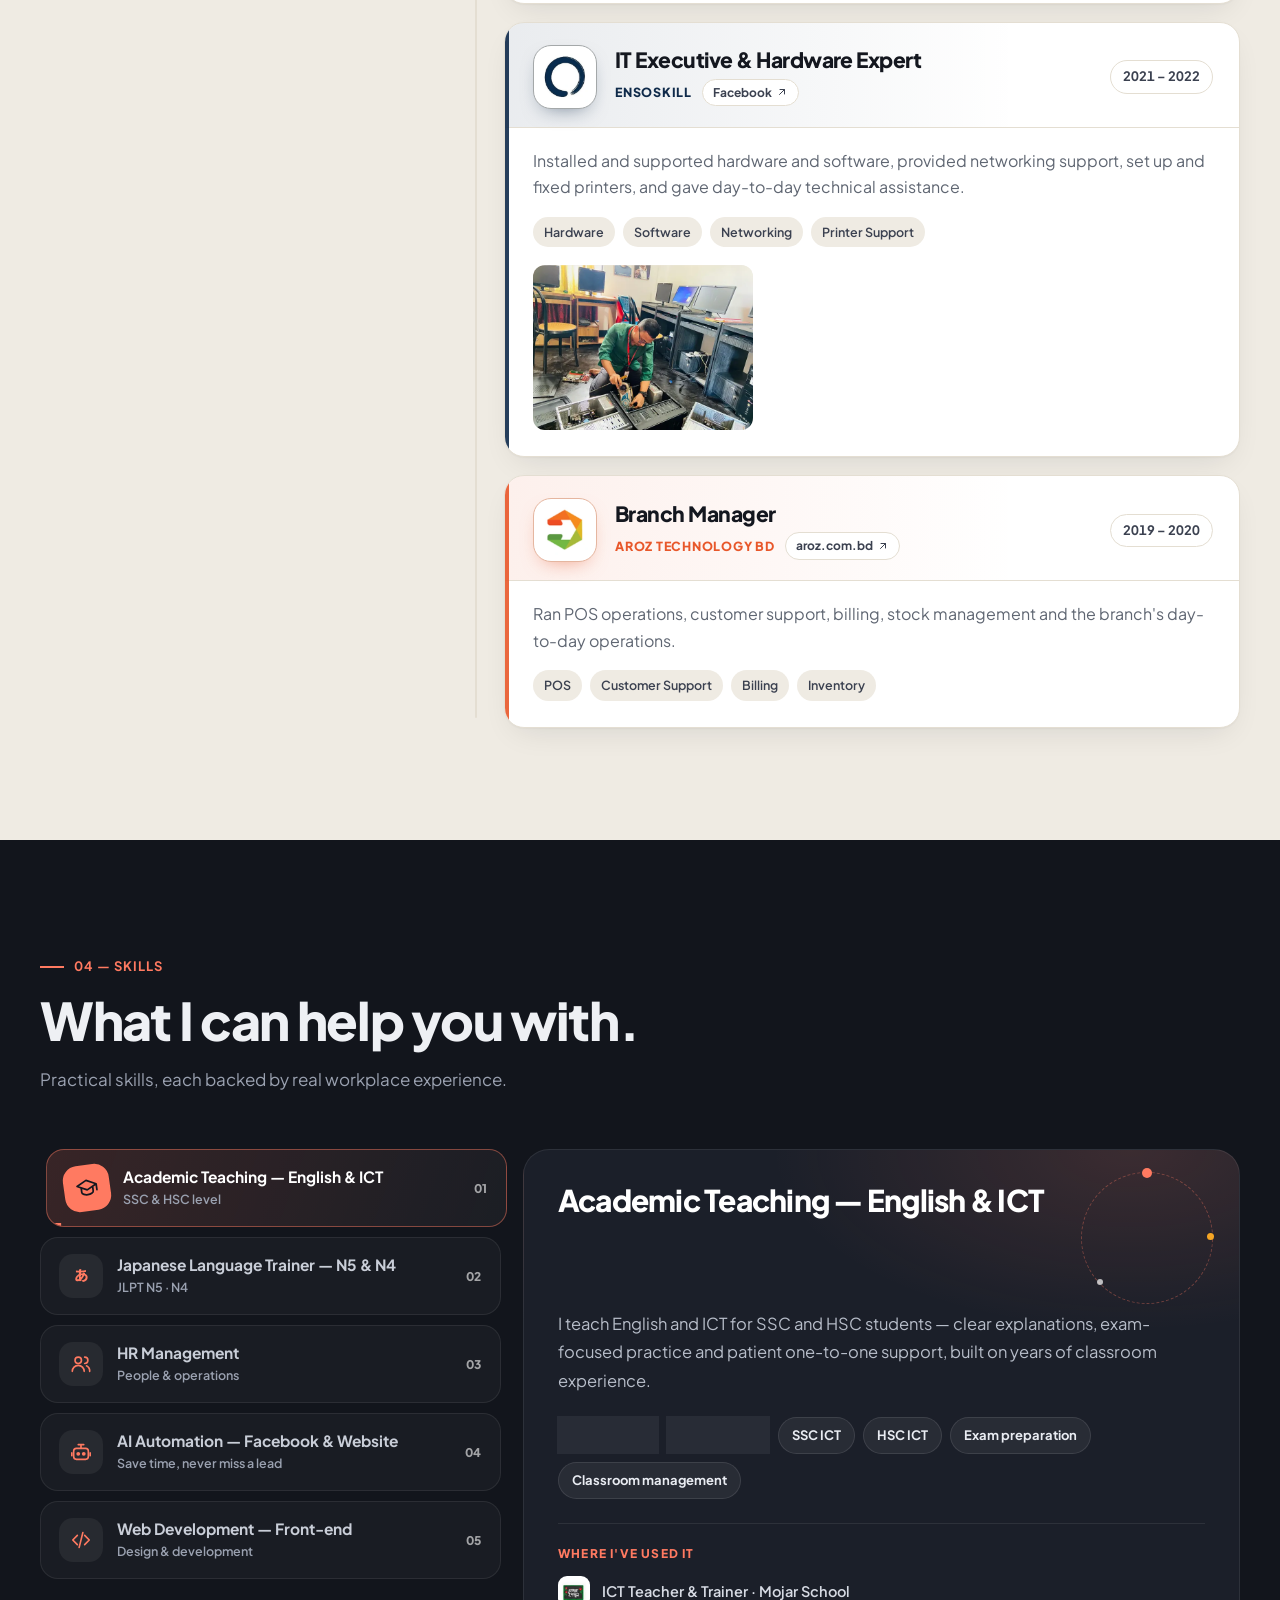
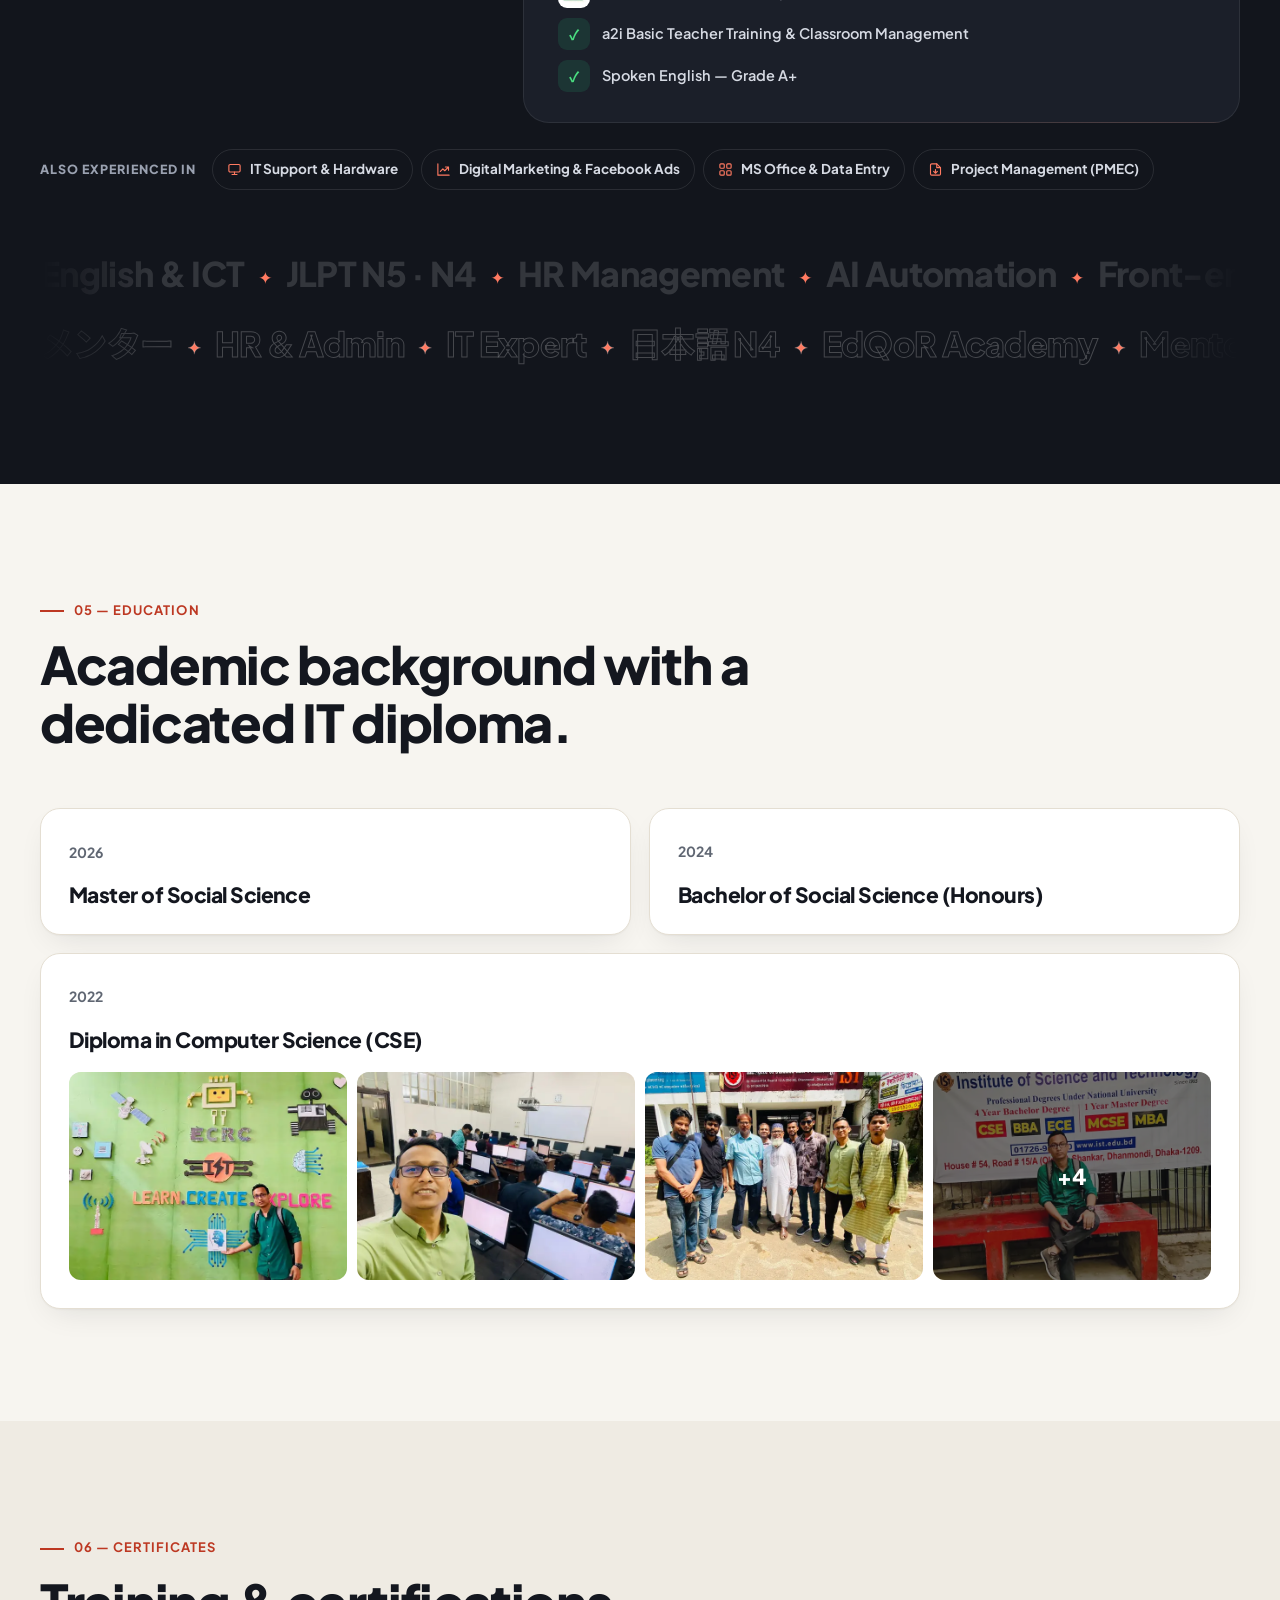
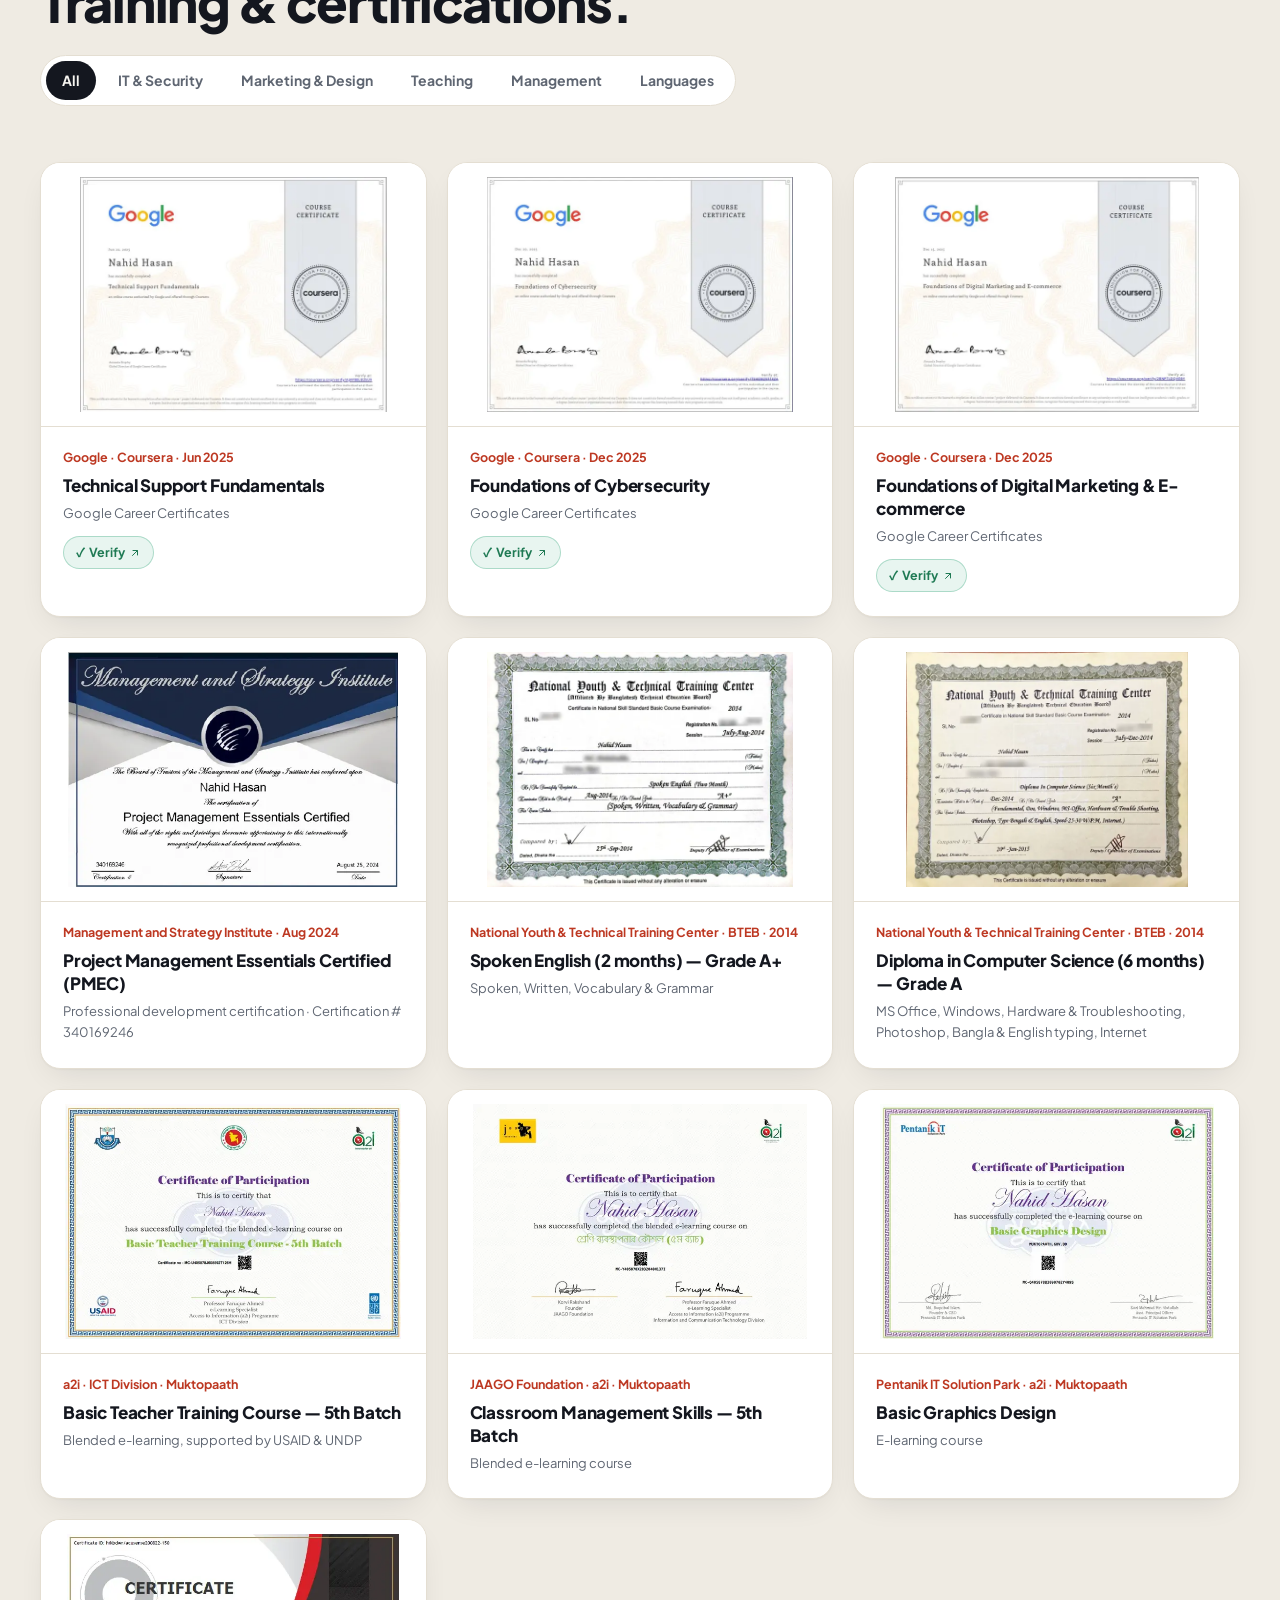
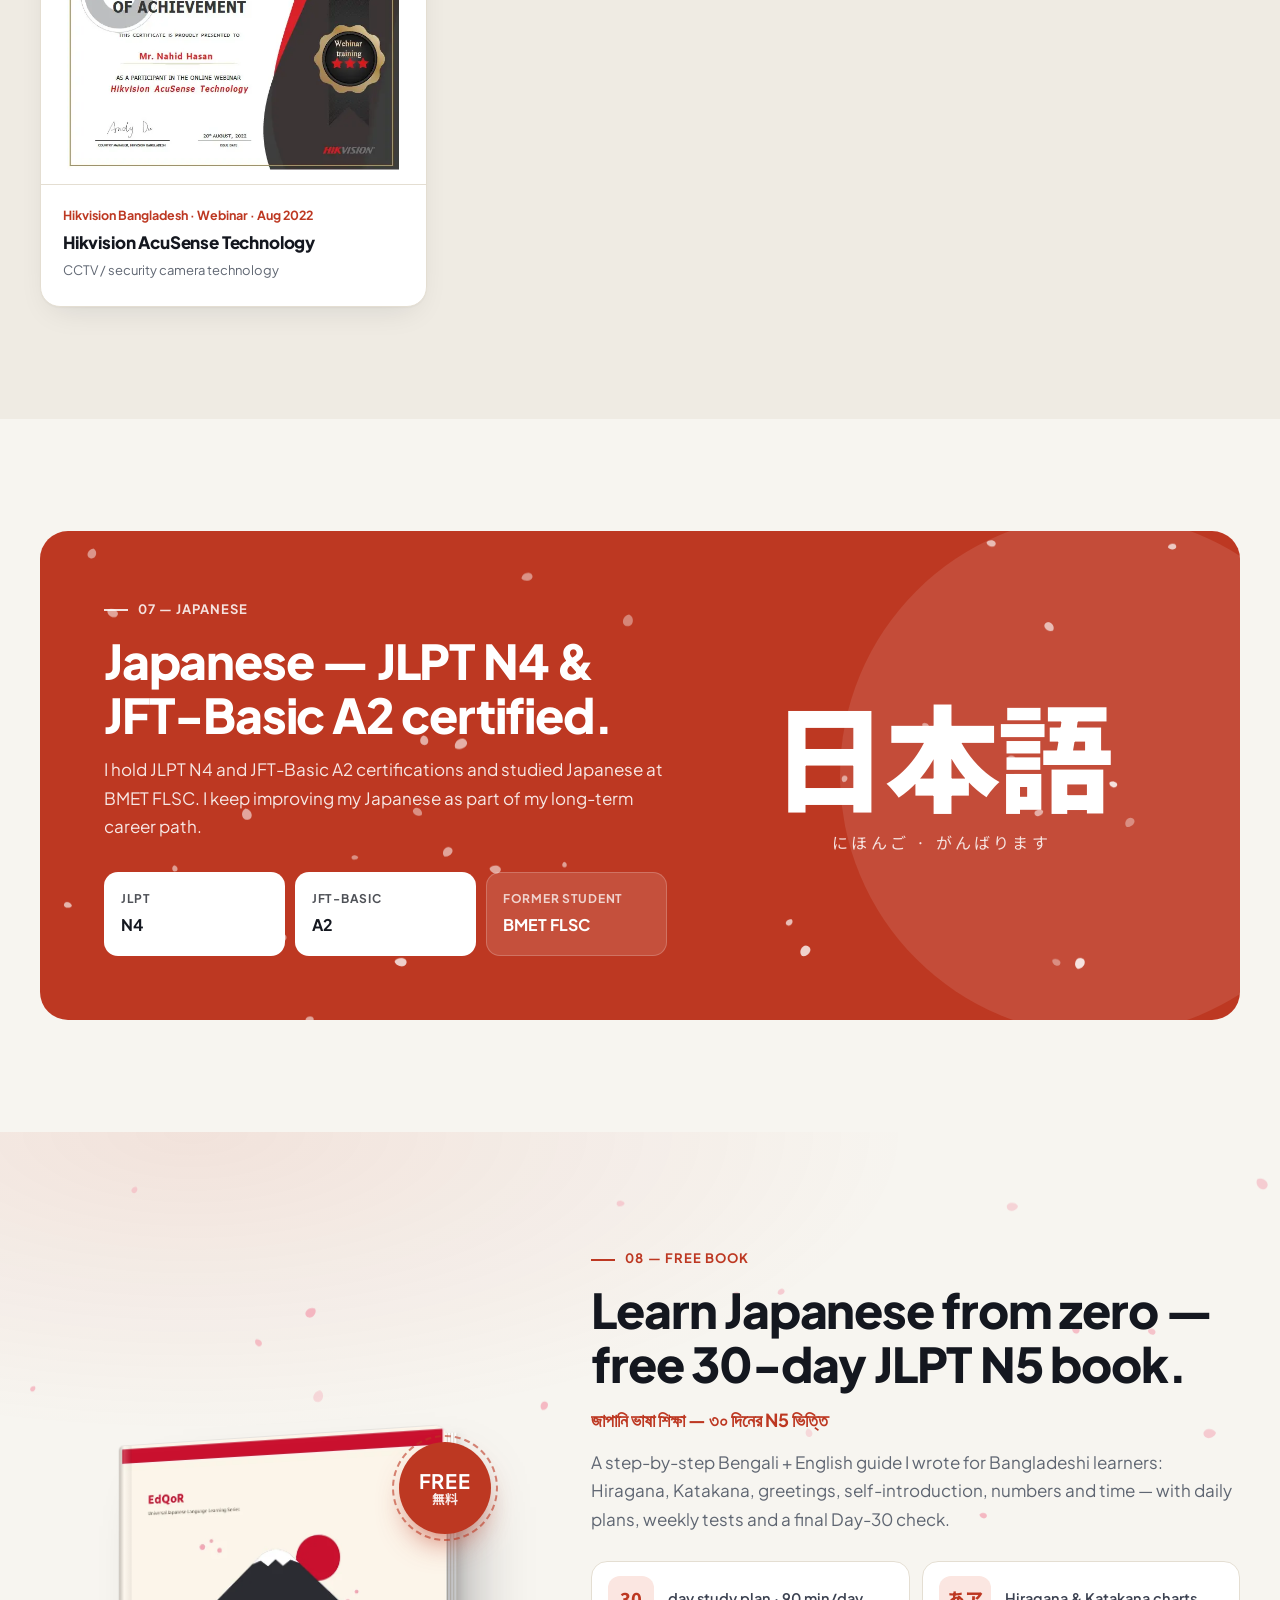
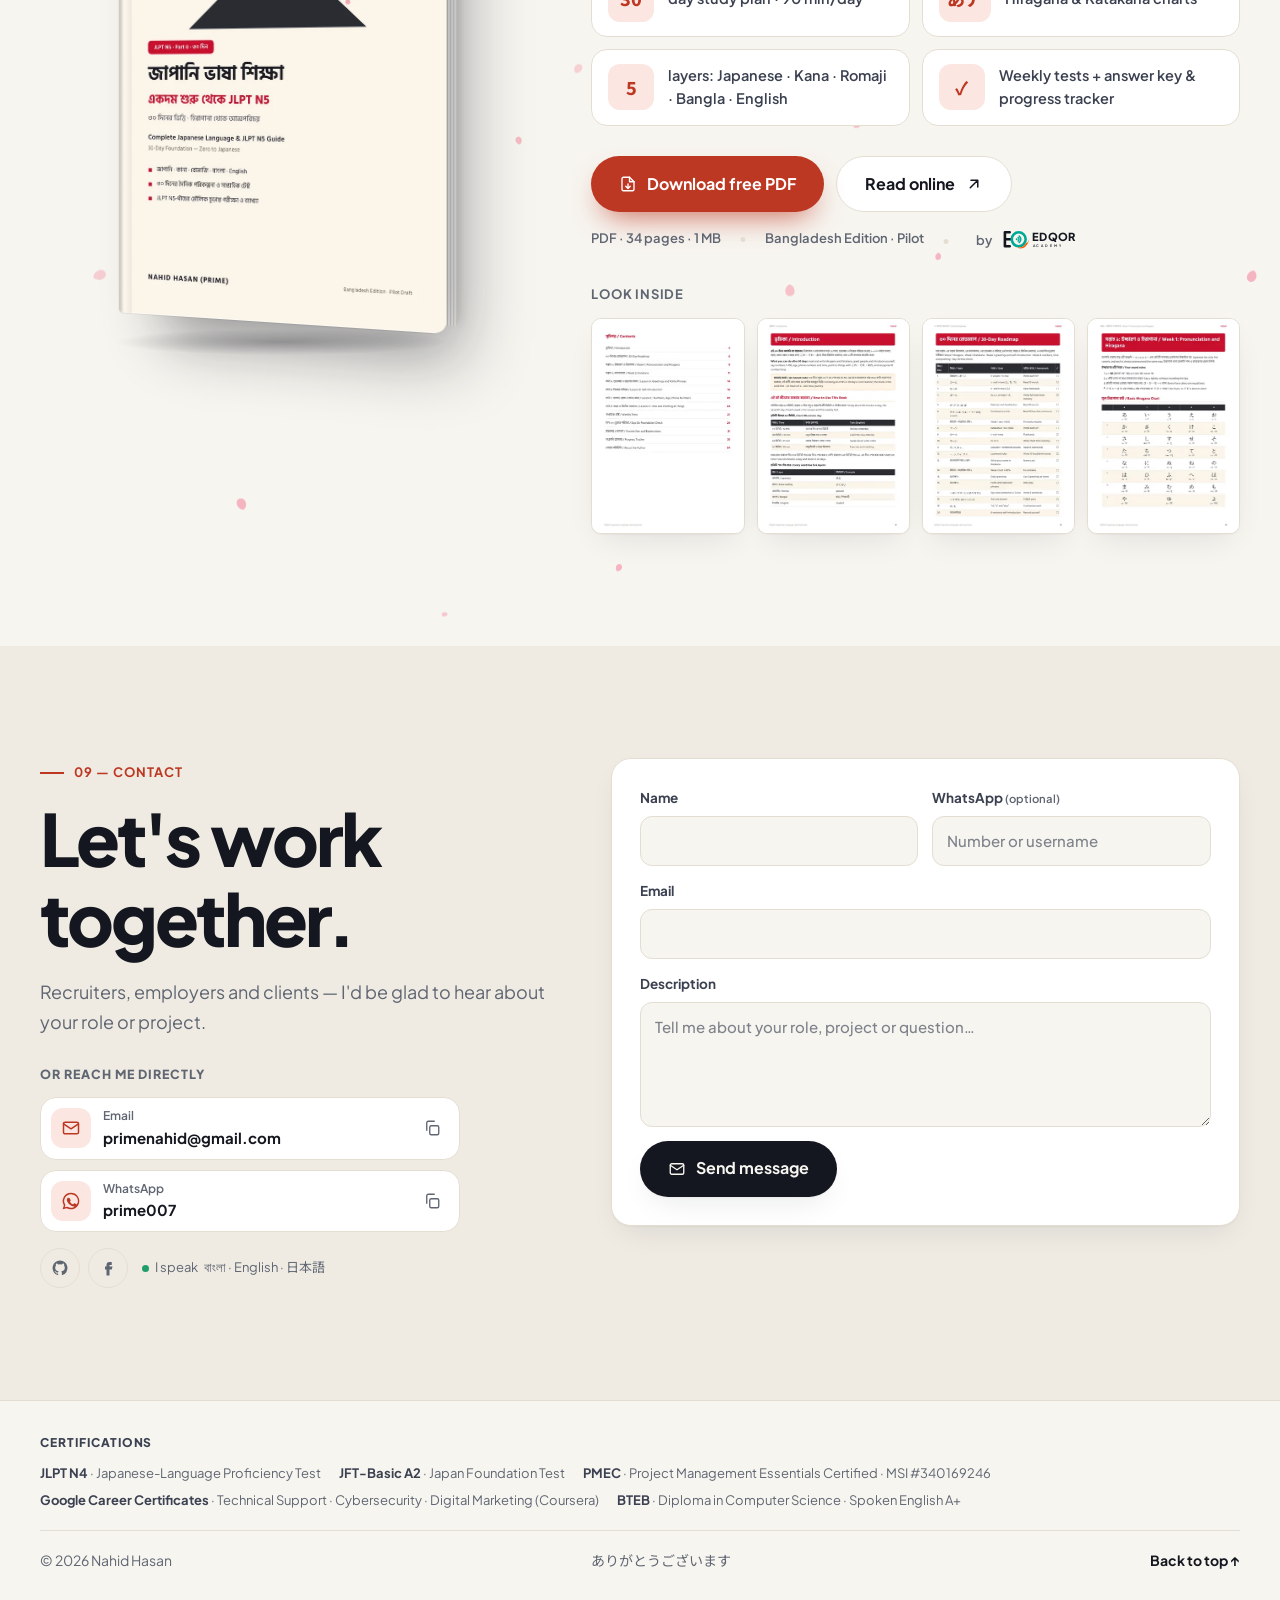
==== commit 22d5da35: "Add files via upload" ====
--- a/index.html
+++ b/index.html
@@ -41,7 +41,6 @@
   <script>
     (function(){var d=document.documentElement;d.classList.add("js");try{var t=localStorage.getItem("nh-theme");if(t)d.dataset.theme=t;}catch(e){}var skip=matchMedia("(prefers-reduced-motion: reduce)").matches;try{if(sessionStorage.getItem("nh-intro"))skip=true;}catch(e){}d.classList.add(skip?"no-loader":"is-loading");setTimeout(function(){if(d.dataset.ready)return;d.classList.remove("is-loading","js");d.classList.add("no-loader");var l=document.getElementById("loader");if(l)l.remove();},4500);})();
   </script>
-  <script defer src="assets/js/main.js"></script>
 
   <script type="application/ld+json">
   {
@@ -967,5 +966,980 @@
 
 
   <div class="toast" id="toast" role="status" aria-live="polite"></div>
+  <!--MAINJS-->
+  <script>
+/* Nahid Hasan — Portfolio scripts (no dependencies) */
+(() => {
+  "use strict";
+  document.documentElement.classList.add("js");
+
+  /* ------------------------------------------------------------------
+     Translations — edit text here. Keys match data-i18n in index.html.
+     ------------------------------------------------------------------ */
+  const T = {
+    en: {
+      "a11y.skip": "Skip to content",
+      "nav.about": "About", "nav.experience": "Experience", "nav.skills": "Skills", "nav.education": "Education",
+      "nav.certificates": "Certificates", "nav.japanese": "Japanese", "nav.contact": "Contact",
+
+      "hero.status": "Open to new opportunities", "hero.founder": "Founder of EdQoR Academy",
+      "hero.title": "Mentor, HR professional & IT expert.",
+      "hero.lead": "I mentor learners, manage HR & administration and solve IT problems — with hands-on experience across technical support, WordPress development, digital marketing and ICT teaching.",
+      "hero.cta1": "Get in touch", "hero.cta2": "Save CV as PDF",
+      "stats.since": "Working since", "stats.roles": "Professional roles", "stats.certs": "Certificates & trainings", "stats.jp": "Japanese (JLPT)",
+
+      "about.title": "Technology, digital work and people — connected.",
+      "about.body": "My experience combines IT support, WordPress development, digital marketing, branch operations, teaching and computer-based office work. I focus on practical problem-solving, organised workflows and useful digital experiences.",
+      "about.location": "Based in Bangladesh",
+      "about.study": "Bachelor of Social Science (Honours) & Master of Social Science", "about.jp": "JLPT N4 & JFT-Basic A2 certified",
+      "about.p1": "Technology", "about.p1s": "Hardware, software, networking, printers and everyday troubleshooting.",
+      "about.p2": "Web & Digital", "about.p2s": "WordPress, Elementor and audience-targeted ad campaigns.",
+      "about.p3": "People & Operations", "about.p3s": "Customer support, teaching, billing and inventory workflows.",
+
+      "exp.title": "Leadership, HR, operations, IT and teaching roles.", "exp.founderBadge": "Founder", "job0.title": "Founder", "job0.text": "Founded EdQoR Academy to make Japanese language learning practical and accessible for Bangladeshi learners — including the free 30-day JLPT N5 foundation book.",
+      "exp.lead": "Click any photo to view it full-size.",
+      "exp.current": "Current",
+      "job1.date": "2026 – July 2026", "job1.title": "Operations Executive", "job1.text": "Supported day-to-day operations, HR and administration — maintaining employee records, filing and organising important documents, data entry and keeping office workflows running smoothly.",
+      "job2.title": "Web Developer", "job2.text": "Built WordPress and portfolio websites, customised layouts and interfaces, maintained live sites and handled basic IT support and troubleshooting.",
+      "job3.title": "ICT Teacher & Trainer", "job3.text": "Taught English and ICT to Grades 6–10 and supported classroom activities. Mojar School is known for supporting the education of underprivileged children.",
+      "job4.title": "Digital Marketer", "job4.text": "Planned and ran paid ad campaigns with audience targeting, built sales-focused campaigns and monitored performance to optimise results.",
+      "job5.title": "IT Executive & Hardware Expert", "job5.text": "Installed and supported hardware and software, provided networking support, set up and fixed printers, and gave day-to-day technical assistance.",
+      "job6.title": "Branch Manager", "job6.text": "Ran POS operations, customer support, billing, stock management and the branch's day-to-day operations.",
+
+      "skills.title": "What I can help you with.", "skills.lead": "Practical skills, each backed by real workplace experience.",
+      "skills.web": "Web Development", "skills.webs": "Build and maintain WordPress sites with clean, responsive layouts.",
+      "skills.it": "IT Support", "skills.its": "Set up, troubleshoot and keep office machines and networks working.",
+      "skills.digital": "Digital Marketing", "skills.digitals": "Plan targeted ad campaigns and optimise them from the numbers.",
+      "skills.ops": "Office & Operations", "skills.opss": "Accurate data entry, records, billing and inventory management.",
+
+      "edu.title": "Academic background with a dedicated IT diploma.",
+      "edu.done": "Completed",
+      "edu.bss": "Bachelor of Social Science (Honours)",
+      "edu.dcsa": "Diploma in Computer Science (CSE)",
+      "edu.mss": "Master of Social Science",
+
+      "cert.title": "Training & certifications.", "cert.all": "All", "cert.it": "IT & Security", "cert.digital": "Marketing & Design", "cert.teach": "Teaching", "cert.lang": "Languages", "cert.mgmt": "Management", "ven.role": "Founder & Chairman", "cert.verify": "Verify",
+
+      "jp.title": "Japanese — JLPT N4 & JFT-Basic A2 certified.",
+      "jp.lead": "I hold JLPT N4 and JFT-Basic A2 certifications and studied Japanese at BMET FLSC. I keep improving my Japanese as part of my long-term career path.",
+      "jp.s3": "Former student",
+
+      "nav.book": "Free Book", "hero.promo": "30-day JLPT N5 book", "hero.chipD": "2 companies · 8 roles",
+      "book.title": "Learn Japanese from zero — free 30-day JLPT N5 book.",
+      "book.lead": "A step-by-step Bengali + English guide I wrote for Bangladeshi learners: Hiragana, Katakana, greetings, self-introduction, numbers and time — with daily plans, weekly tests and a final Day-30 check.",
+      "book.f1": "day study plan · 90 min/day", "book.f2": "Hiragana & Katakana charts",
+      "book.f3": "layers: Japanese · Kana · Romaji · Bangla · English", "book.f4": "Weekly tests + answer key & progress tracker",
+      "book.download": "Download free PDF", "book.read": "Read online", "book.pages": "pages", "book.peek": "Look inside",
+      "form.name": "Name", "form.wa": "WhatsApp", "form.optional": "(optional)", "form.waPh": "Number or username",
+      "form.email": "Email", "form.desc": "Description", "form.descPh": "Tell me about your role, project or question…",
+      "form.send": "Send message", "form.sending": "Sending…", "form.ok": "Thank you! Your message has been sent — I'll get back to you soon.",
+      "form.invalid": "Please fill in your name, a valid email and a description.",
+      "form.fallback": "Couldn't send directly — your email app is opening with the message ready to send.",
+      "nav.ventures": "Ventures", "exp.present": "Present", "ven.founded": "Founded", "hero.founder2": "Founder of Projukti Bari",
+      "ven.title": "Two companies I lead.", "ven.lead": "Education and digital services — built to help learners and businesses in Bangladesh grow.",
+      "ven.edqTag": "Education · Japanese language", "ven.edqText": "Japanese language learning for Bangladeshi learners — publisher of the free 30-day JLPT N5 foundation book.",
+      "ven.pbTag": "Digital agency", "ven.pbText": "Custom WordPress website development, genuine software licenses, WordPress themes & plugins and premium online tools — with fast delivery and after-sale support.",
+      "ven.book": "Free N5 book",
+      "jobpb.title": "Founder & Digital Agency Lead", "jobpb.text": "Founder of Projukti Bari — a digital agency offering custom WordPress website development, genuine software licenses, WordPress themes & plugins and premium online tools.",
+      "rev.eyebrow": "Reviews", "rev.title": "What my students & clients say.", 
+      "form.type": "I'm sending", "form.typeInq": "An inquiry", "form.typeRev": "A review / testimonial",
+      "form.descPhRev": "Your review: how do you know me, and what helped you most?",
+      "jobsb.title": "CMO — Chief Monitoring Officer", "jobsb.text": "Part of the leadership team at Scholars' Base, an English-language learning centre in Bangladesh offering live online IELTS preparation, Spoken English, Kids English and Phonics programs — overseeing day-to-day operations and quality to help learners “learn today and lead tomorrow”.",
+      "jobgi.title": "HR Officer", "jobgi.text": "Handling the HR function — recruitment and onboarding, employee records and documentation, attendance and leave tracking, and supporting a healthy, productive workplace.",
+      "rev.write": "Write a review", "rev.empty": "Studied or worked with me? Be one of the first to share your experience.",
+      "rev.formTitle": "Share your experience", "rev.formIntro": "Your review helps others know what it's like to learn or work with me. It will appear on this site after a quick check.",
+      "rev.photo": "Add your photo", "rev.photoHint": "Optional · JPG/PNG · max 5 MB", "rev.photoRemove": "Remove", "rev.photoBad": "Please choose a JPG, PNG or WebP image under 5 MB.",
+      "rev.role": "Who are you?", "rev.rolePh": "e.g. Student, Mojar School", "rev.rating": "Rating", "rev.text": "Your review",
+      "rev.private": "(private, not shown)", "rev.consent": "I agree that my name, photo and review may be shown on this website.",
+      "rev.submit": "Submit review", "rev.invalid": "Please add your name, who you are, a review (at least 15 characters) and tick the consent box.",
+      "rev.ok": "Thank you! Your review was saved and will appear after approval.", "rev.okEmail": "Thank you! Your review has been sent to Nahid.", "rev.fail": "Sorry, it couldn't be sent. Please try again or email primenahid@gmail.com.",
+      "sk.teach.t": "Academic Teaching — English & ICT",
+      "sk.teach.s": "SSC & HSC level",
+      "sk.teach.p": "I teach English and ICT for SSC and HSC students — clear explanations, exam-focused practice and patient one-to-one support, built on years of classroom experience.",
+      "sk.jp.t": "Japanese Language Trainer — N5 & N4",
+      "sk.jp.s": "JLPT N5 · N4",
+      "sk.jp.p": "I train beginners from zero up to JLPT N5 and N4 — hiragana, katakana, grammar, vocabulary and real-life conversation — with a structured, step-by-step plan.",
+      "sk.hr.t": "HR Management",
+      "sk.hr.s": "People & operations",
+      "sk.hr.p": "I handle the full HR cycle — recruitment and onboarding, employee records, attendance and leave, documentation and day-to-day people operations.",
+      "sk.ai.t": "AI Automation — Facebook & Website",
+      "sk.ai.s": "Save time, never miss a lead",
+      "sk.ai.p": "I set up AI-powered automation for Facebook pages and websites — automatic replies, lead capture and simple workflows — so businesses respond faster and save hours every week.",
+      "sk.web.t": "Web Development — Front-end",
+      "sk.web.s": "Design & development",
+      "sk.web.p": "I design and build fast, responsive websites — from clean layouts and UI to front-end code and WordPress sites — like the portfolio you are viewing now.",
+      "sk.proof": "Where I've used it",
+      "sk.also": "Also experienced in",
+      "contact.title": "Let's work together.",
+      "contact.lead": "Recruiters, employers and clients — I'd be glad to hear about your role or project.",
+      "contact.cta": "Send me an email", "contact.email": "Email", "contact.direct": "Or reach me directly", "contact.langs": "I speak", "contact.wa": "Username",
+      "footer.top": "Back to top", "footer.creds": "Certifications", "ven.behind": "The person behind both companies", "ven.founderRole": "Founder & Chairman — EdQoR Academy & Projukti Bari",
+
+      "ui.copied": "Copied to clipboard", "ui.copyFail": "Couldn't copy — please copy manually",
+      "ui.menuOpen": "Open menu", "ui.menuClose": "Close menu", "ui.theme": "Toggle dark mode"
+    },
+    ja: {
+      "a11y.skip": "本文へスキップ",
+      "nav.about": "プロフィール", "nav.experience": "職務経歴", "nav.skills": "スキル", "nav.education": "学歴",
+      "nav.certificates": "資格・研修", "nav.japanese": "日本語", "nav.contact": "お問い合わせ",
+
+      "hero.status": "新しい機会を探しています", "hero.founder": "EdQoR Academy 創業者",
+      "hero.title": "メンター、人事のプロ、そしてITエキスパート。",
+      "hero.lead": "学習者を指導し、人事・総務を担い、ITの課題を解決します。ITサポート、WordPress開発、デジタルマーケティング、ICT教育まで幅広い実務経験があります。",
+      "hero.cta1": "お問い合わせ", "hero.cta2": "履歴書をPDFで保存",
+      "stats.since": "職歴開始", "stats.roles": "職務経験", "stats.certs": "資格・研修", "stats.jp": "日本語（JLPT）",
+
+      "about.title": "テクノロジー、デジタル、そして人をつなぐ。",
+      "about.body": "ITサポート、WordPress開発、デジタルマーケティング、支店運営、教育、コンピューターを使った事務業務などを経験してきました。実践的な問題解決、整理された業務フロー、使いやすいデジタル環境づくりを大切にしています。",
+      "about.location": "バングラデシュ在住",
+      "about.study": "社会科学学士（優等）・社会科学修士", "about.jp": "JLPT N4・JFT-Basic A2 取得",
+      "about.p1": "テクノロジー", "about.p1s": "ハードウェア、ソフトウェア、ネットワーク、プリンター、日常的なトラブル対応。",
+      "about.p2": "Web・デジタル", "about.p2s": "WordPress、Elementor、ターゲティング広告の運用。",
+      "about.p3": "人・業務運営", "about.p3s": "顧客対応、教育、請求処理、在庫管理。",
+
+      "exp.title": "経営・人事・業務運営・IT・教育の職務経歴。", "exp.founderBadge": "創業者", "job0.title": "創業者", "job0.text": "バングラデシュの学習者が実践的に日本語を学べるよう EdQoR Academy を創業。30日間 JLPT N5 無料テキストも提供しています。",
+      "exp.lead": "写真をクリックすると拡大表示されます。",
+      "exp.current": "現職",
+      "job1.date": "2026年 – 2026年7月", "job1.title": "オペレーションズ・エグゼクティブ", "job1.text": "日常業務の運営、人事・総務を担当。従業員記録の管理、重要書類のファイリング・整理、データ入力を行い、オフィス業務を円滑に回しました。",
+      "job2.title": "Webデベロッパー", "job2.text": "WordPressサイトやポートフォリオサイトを制作し、レイアウトやUIをカスタマイズ。サイト保守と基本的なITサポートも担当。",
+      "job3.title": "ICT講師・トレーナー", "job3.text": "6〜10年生に英語とICTを指導し、授業活動を支援。Mojar Schoolは恵まれない環境の子どもたちへの教育支援で知られています。",
+      "job4.title": "デジタルマーケター", "job4.text": "ターゲティングを活用した有料広告キャンペーンを企画・運用し、販売促進キャンペーンの作成と効果測定・最適化を担当。",
+      "job5.title": "ITエグゼクティブ・ハードウェア専門", "job5.text": "ハードウェア・ソフトウェアの導入とサポート、ネットワーク対応、プリンターの設定・修理、日常的な技術支援を担当。",
+      "job6.title": "支店マネージャー", "job6.text": "POS操作、顧客対応、請求管理、在庫管理、支店の日常業務を担当。",
+
+      "skills.title": "お手伝いできること。", "skills.lead": "すべて実際の職務経験に裏付けられた実践的なスキルです。",
+      "skills.web": "Web開発", "skills.webs": "見やすくレスポンシブなWordPressサイトの制作と保守。",
+      "skills.it": "ITサポート", "skills.its": "オフィスのPCやネットワークの設定・トラブル対応・安定運用。",
+      "skills.digital": "デジタルマーケティング", "skills.digitals": "ターゲティング広告の企画と、数値に基づく改善。",
+      "skills.ops": "事務・業務運営", "skills.opss": "正確なデータ入力、記録管理、請求処理、在庫管理。",
+
+      "edu.title": "IT分野の専門ディプロマを含む学歴。",
+      "edu.done": "修了",
+      "edu.bss": "社会科学学士（優等）",
+      "edu.dcsa": "コンピューターサイエンス・ディプロマ（CSE）",
+      "edu.mss": "社会科学修士",
+
+      "cert.title": "資格・研修。", "cert.all": "すべて", "cert.it": "IT・セキュリティ", "cert.digital": "マーケティング・デザイン", "cert.teach": "教育", "cert.lang": "語学", "cert.mgmt": "マネジメント", "ven.role": "創業者・会長", "cert.verify": "認証を確認",
+
+      "jp.title": "日本語 — JLPT N4・JFT-Basic A2 取得。",
+      "jp.lead": "JLPT N4とJFT-Basic A2を取得し、BMET FLSCで日本語を学びました。長期的なキャリアのために、今も日本語力を磨き続けています。",
+      "jp.s3": "元受講生",
+
+      "nav.book": "無料教材", "hero.promo": "30日間 JLPT N5 無料教材", "hero.chipD": "2社経営 · 8職歴",
+      "book.title": "ゼロから日本語 — 30日間 JLPT N5 無料テキスト。",
+      "book.lead": "バングラデシュの学習者のために書いた、ベンガル語＋英語のステップ式ガイドです。ひらがな、カタカナ、あいさつ、自己紹介、数字と時間を、毎日の学習計画・週ごとのテスト・30日目の総まとめテストで学べます。",
+      "book.f1": "日間の学習プラン・1日90分", "book.f2": "ひらがな・カタカナ表",
+      "book.f3": "層：日本語・かな・ローマ字・ベンガル語・英語", "book.f4": "週ごとのテスト＋解答・進捗表",
+      "book.download": "無料PDFをダウンロード", "book.read": "オンラインで読む", "book.pages": "ページ", "book.peek": "中身を見る",
+      "form.name": "お名前", "form.wa": "WhatsApp", "form.optional": "（任意）", "form.waPh": "番号またはユーザー名",
+      "form.email": "メールアドレス", "form.desc": "ご用件", "form.descPh": "募集内容・プロジェクト・ご質問などをご記入ください…",
+      "form.send": "送信する", "form.sending": "送信中…", "form.ok": "ありがとうございます！メッセージを送信しました。折り返しご連絡します。",
+      "form.invalid": "お名前、正しいメールアドレス、ご用件をご入力ください。",
+      "form.fallback": "直接送信できなかったため、メールアプリを開きます。そのまま送信してください。",
+      "nav.ventures": "事業", "exp.present": "現在", "ven.founded": "創業", "hero.founder2": "Projukti Bari 創業者",
+      "ven.title": "私が率いる2つの会社。", "ven.lead": "教育とデジタルサービスで、バングラデシュの学習者と企業の成長を支えています。",
+      "ven.edqTag": "教育・日本語", "ven.edqText": "バングラデシュの学習者のための日本語教育。30日間 JLPT N5 無料テキストの発行元です。",
+      "ven.pbTag": "デジタルエージェンシー", "ven.pbText": "WordPressサイト制作、正規ソフトウェアライセンス、WordPressテーマ・プラグイン、各種プレミアムツールを提供。迅速な納品とアフターサポートが強みです。",
+      "ven.book": "N5 無料テキスト",
+      "jobpb.title": "創業者・デジタルエージェンシー代表", "jobpb.text": "Projukti Bariの創業者。WordPressサイト制作、正規ソフトウェアライセンス、テーマ・プラグイン、プレミアムツールを提供するデジタルエージェンシーです。",
+      "rev.eyebrow": "レビュー", "rev.title": "受講生・クライアントの声。", 
+      "form.type": "送信内容", "form.typeInq": "お問い合わせ", "form.typeRev": "レビュー・推薦の言葉",
+      "form.descPhRev": "レビュー：私との関係と、特に役立ったことをお書きください。",
+      "jobsb.title": "CMO（チーフ・モニタリング・オフィサー）", "jobsb.text": "バングラデシュの英語教育機関 Scholars' Base の経営メンバー。IELTS対策、スピーキング、キッズ英語、フォニックスなどのオンライン講座を提供しており、日々の運営と品質管理を担当しています。",
+      "jobgi.title": "人事担当（HRオフィサー）", "jobgi.text": "採用・入社手続き、従業員記録と書類管理、勤怠・休暇管理など人事業務全般を担当し、働きやすい職場づくりを支えています。",
+      "rev.write": "レビューを書く", "rev.empty": "一緒に学んだ・働いた方は、ぜひ最初のレビューをお寄せください。",
+      "rev.formTitle": "あなたの体験を共有", "rev.formIntro": "レビューは、私と学ぶ・働くとどうなのかを他の方に伝える助けになります。確認後、このサイトに掲載されます。",
+      "rev.photo": "写真を追加", "rev.photoHint": "任意・JPG/PNG・5MBまで", "rev.photoRemove": "削除", "rev.photoBad": "5MB以下のJPG、PNG、WebP画像を選択してください。",
+      "rev.role": "あなたについて", "rev.rolePh": "例：Mojar School の生徒", "rev.rating": "評価", "rev.text": "レビュー",
+      "rev.private": "（非公開）", "rev.consent": "名前・写真・レビューをこのサイトに掲載することに同意します。",
+      "rev.submit": "レビューを送信", "rev.invalid": "お名前、ご関係、レビュー（15文字以上）を入力し、同意にチェックしてください。",
+      "rev.ok": "ありがとうございます！レビューを保存しました。承認後に掲載されます。", "rev.okEmail": "ありがとうございます！レビューを送信しました。", "rev.fail": "送信できませんでした。もう一度お試しいただくか、primenahid@gmail.com までご連絡ください。",
+      "sk.teach.t": "学業指導 — 英語・ICT",
+      "sk.teach.s": "SSC・HSCレベル",
+      "sk.teach.p": "SSC・HSCの学生に英語とICTを指導しています。わかりやすい説明、試験対策の演習、丁寧な個別サポートを、長年の教室経験をもとに提供します。",
+      "sk.jp.t": "日本語講師 — N5・N4",
+      "sk.jp.s": "JLPT N5・N4",
+      "sk.jp.p": "ゼロから JLPT N5・N4 レベルまで指導します。ひらがな・カタカナ、文法、語彙、日常会話を、段階的な学習プランで学べます。",
+      "sk.hr.t": "人事マネジメント",
+      "sk.hr.s": "人材・業務運営",
+      "sk.hr.p": "採用・入社手続き、従業員記録、勤怠・休暇管理、書類管理、日々の人事業務まで、人事全般を担当します。",
+      "sk.ai.t": "AI自動化 — Facebook・Webサイト",
+      "sk.ai.s": "時間を節約し、見込み客を逃さない",
+      "sk.ai.p": "FacebookページやWebサイトにAIを活用した自動化を導入します。自動返信、見込み客の獲得、簡単なワークフローで、対応を速くし、毎週の作業時間を削減します。",
+      "sk.web.t": "Web開発 — フロントエンド",
+      "sk.web.s": "デザイン・開発",
+      "sk.web.p": "高速でレスポンシブなWebサイトをデザイン・制作します。レイアウトやUI、フロントエンドのコーディング、WordPressサイトまで対応。今ご覧のポートフォリオも私が制作しました。",
+      "sk.proof": "実績・経験",
+      "sk.also": "その他の経験",
+      "contact.title": "一緒に働きましょう。",
+      "contact.lead": "採用担当者さま、企業さま、クライアントさま — お仕事やプロジェクトのご相談をお待ちしています。",
+      "contact.cta": "メールを送る", "contact.email": "メール", "contact.direct": "直接のご連絡はこちら", "contact.langs": "対応言語", "contact.wa": "ユーザー名",
+      "footer.top": "トップへ戻る", "footer.creds": "資格", "ven.behind": "両社の代表", "ven.founderRole": "創業者・会長 — EdQoR Academy・Projukti Bari",
+
+      "ui.copied": "コピーしました", "ui.copyFail": "コピーできませんでした",
+      "ui.menuOpen": "メニューを開く", "ui.menuClose": "メニューを閉じる", "ui.theme": "ダークモード切替"
+    }
+  };
+
+  const $ = (s, p = document) => p.querySelector(s);
+  const $$ = (s, p = document) => Array.from(p.querySelectorAll(s));
+  const store = {
+    get(k) { try { return localStorage.getItem(k); } catch (_) { return null; } },
+    set(k, v) { try { localStorage.setItem(k, v); } catch (_) {} }
+  };
+  let lang = "en";
+  const t = (key) => (T[lang] && T[lang][key]) || T.en[key] || "";
+
+
+  /* ---------- Animations ---------- */
+  const reduced = matchMedia("(prefers-reduced-motion: reduce)").matches;
+  const finePointer = matchMedia("(hover: hover) and (pointer: fine)").matches;
+
+  // Hero title: word-by-word rise
+  function splitWords(el) {
+    const text = el.textContent;
+    let parts;
+    if (window.Intl && Intl.Segmenter && document.documentElement.lang === "ja") {
+      parts = [];
+      Array.from(new Intl.Segmenter("ja", { granularity: "word" }).segment(text), (x) => x.segment).forEach((seg) => {
+        const prev = parts[parts.length - 1] || "";
+        if (prev && (/^[、。，．・！？」）\s]+$/.test(seg) || (/[A-Za-z]$/.test(prev) && /^[\u30A0-\u30FF]/.test(seg)))) parts[parts.length - 1] += seg; else parts.push(seg);
+      });
+    } else {
+      parts = text.split(/(\s+)/);
+    }
+    el.textContent = "";
+    el.setAttribute("aria-label", text);
+    let i = 0;
+    parts.forEach((p) => {
+      if (/^\s+$/.test(p)) { el.appendChild(document.createTextNode(p)); return; }
+      const w = document.createElement("span");
+      w.className = "w" + (/^(Mentor|メンター)/.test(p) ? " w--accent" : "") + (/(expert|エキスパート)/.test(p) ? " w--mark" : "");
+      w.setAttribute("aria-hidden", "true");
+      const inner = document.createElement("span");
+      inner.textContent = p;
+      inner.style.animationDelay = `${120 + i++ * 70}ms`;
+      w.appendChild(inner);
+      el.appendChild(w);
+    });
+  }
+
+  // Count-up numbers
+  function initCounters() {
+    const els = $$("[data-count]");
+    const run = (el) => {
+      if (el._done) return;
+      el._done = true;
+      const to = +el.dataset.count, from = +(el.dataset.from || 0), dur = 1400, t0 = performance.now();
+      el.textContent = from;
+      const tick = (now) => {
+        const p = Math.min(1, (now - t0) / dur), e = 1 - Math.pow(1 - p, 4);
+        el.textContent = Math.round(from + (to - from) * e);
+        if (p < 1) requestAnimationFrame(tick); else el.textContent = to;
+      };
+      requestAnimationFrame(tick);
+      setTimeout(() => { el.textContent = to; }, dur + 400); // guarantees the final value
+    };
+    if (reduced || !("IntersectionObserver" in window)) return;
+    const io = new IntersectionObserver((en) => en.forEach((x) => {
+      // start when visible, or if the visitor already scrolled past it
+      if (x.isIntersecting || x.boundingClientRect.top < 0) { run(x.target); io.unobserve(x.target); }
+    }), { threshold: 0.1 });
+    els.forEach((el) => io.observe(el)); // real numbers stay in the page until the count-up starts
+    // safety net: never leave a counter on its start value
+    setTimeout(() => els.forEach((el) => { if (!el._done) { el._done = true; el.textContent = el.dataset.count; } }), 6000);
+  }
+
+
+  // Spotlight glow that follows the pointer on cards
+  function initSpotlight() {
+    if (!finePointer || reduced) return;
+    $$(".focus, .sk-panel, .cert, .edu__item, .contact__list li, .stats").forEach((el) => {
+      el.classList.add("spot");
+      el.addEventListener("pointermove", (e) => {
+        const r = el.getBoundingClientRect();
+        el.style.setProperty("--mx", `${e.clientX - r.left}px`);
+        el.style.setProperty("--my", `${e.clientY - r.top}px`);
+      });
+    });
+  }
+
+  // 3D tilt on the book + portrait
+  function initTilt() {
+    if (!finePointer || reduced) return;
+    $$(".book3d, .portrait").forEach((el) => {
+      const max = el.classList.contains("book3d") ? 14 : el.classList.contains("skill") ? 8 : 6;
+      el.addEventListener("pointermove", (e) => {
+        const r = el.getBoundingClientRect();
+        const x = (e.clientX - r.left) / r.width - 0.5, y = (e.clientY - r.top) / r.height - 0.5;
+        el.style.setProperty("--rx", `${(-y * max).toFixed(2)}deg`);
+        el.style.setProperty("--ry", `${(x * max).toFixed(2)}deg`);
+        el.style.setProperty("--sx", `${(x + 0.5) * 100}%`);
+        el.style.setProperty("--sy", `${(y + 0.5) * 100}%`);
+        el.classList.add("is-tilting");
+      });
+      el.addEventListener("pointerleave", () => {
+        el.style.removeProperty("--rx"); el.style.removeProperty("--ry");
+        el.classList.remove("is-tilting");
+      });
+    });
+  }
+
+  // Parallax on hero kanji
+  function initParallax() {
+    if (reduced) return;
+    const k = $(".hero__kanji");
+    if (!k) return;
+    addEventListener("scroll", () => {
+      if (scrollY < innerHeight) k.style.transform = `translate3d(0, ${scrollY * 0.25}px, 0)`;
+    }, { passive: true });
+  }
+
+  // Falling sakura petals (canvas, only while visible)
+  function initPetals() {
+    if (reduced) return;
+    $$("canvas.petals").forEach((cv) => {
+      const ctx = cv.getContext("2d");
+      const host = cv.parentElement;
+      let w = 0, h = 0, petals = [], raf = 0, running = false;
+      const dpr = Math.min(2, devicePixelRatio || 1);
+      const count = () => Math.round(Math.min(34, Math.max(12, w / 40)));
+      const make = (y) => ({
+        x: Math.random() * w, y: y ?? Math.random() * h, s: 6 + Math.random() * 8,
+        vy: 0.35 + Math.random() * 0.7, vx: -0.2 + Math.random() * 0.6,
+        a: Math.random() * Math.PI * 2, va: -0.02 + Math.random() * 0.04, sway: Math.random() * 100,
+        o: 0.35 + Math.random() * 0.5
+      });
+      const size = () => {
+        w = host.clientWidth; h = host.clientHeight;
+        cv.width = w * dpr; cv.height = h * dpr; ctx.setTransform(dpr, 0, 0, dpr, 0, 0);
+        petals = Array.from({ length: count() }, () => make());
+      };
+      const light = cv.classList.contains("petals--jp");
+      const draw = (p) => {
+        ctx.save(); ctx.translate(p.x, p.y); ctx.rotate(p.a); ctx.globalAlpha = p.o;
+        ctx.fillStyle = light ? "#ffffff" : "#f4a7b5";
+        ctx.beginPath();
+        ctx.moveTo(0, -p.s / 2);
+        ctx.bezierCurveTo(p.s / 2, -p.s / 2, p.s / 2, p.s / 3, 0, p.s / 2);
+        ctx.bezierCurveTo(-p.s / 2, p.s / 3, -p.s / 2, -p.s / 2, 0, -p.s / 2);
+        ctx.fill(); ctx.restore();
+      };
+      const frame = (t) => {
+        ctx.clearRect(0, 0, w, h);
+        petals.forEach((p) => {
+          p.y += p.vy; p.x += p.vx + Math.sin((t / 1000) + p.sway) * 0.35; p.a += p.va;
+          if (p.y > h + 20 || p.x > w + 20 || p.x < -20) Object.assign(p, make(-20));
+          draw(p);
+        });
+        raf = requestAnimationFrame(frame);
+      };
+      size();
+      addEventListener("resize", () => { clearTimeout(cv._t); cv._t = setTimeout(size, 200); });
+      new IntersectionObserver(([e]) => {
+        if (e.isIntersecting && !running) { running = true; raf = requestAnimationFrame(frame); }
+        else if (!e.isIntersecting && running) { running = false; cancelAnimationFrame(raf); }
+      }).observe(host);
+    });
+  }
+
+
+  /* ---------- Advanced motion ---------- */
+  function initLoader() {
+    const el = $("#loader"), root = document.documentElement;
+    if (!el) return;
+    if (root.classList.contains("no-loader")) { el.remove(); return; }
+    const done = () => {
+      if (!root.classList.contains("is-loading")) return;
+      root.classList.remove("is-loading");
+      el.classList.add("is-done");
+      try { sessionStorage.setItem("nh-intro", "1"); } catch (_) {}
+      setTimeout(() => el.remove(), 900);
+    };
+    const start = performance.now();
+    const finish = () => setTimeout(done, Math.max(0, 1700 - (performance.now() - start)));
+    if (document.readyState === "complete") finish(); else addEventListener("load", finish, { once: true });
+    setTimeout(done, 3200); // safety
+    el.addEventListener("click", done);
+  }
+
+  function initCursor() {
+    const c = $(".cursor");
+    if (!c) return;
+    if (!finePointer || reduced) { c.remove(); return; }
+    const dot = $(".cursor__dot", c), ring = $(".cursor__ring", c);
+    let x = -100, y = -100, rx = -100, ry = -100, shown = false;
+    addEventListener("pointermove", (e) => {
+      if (e.pointerType && e.pointerType !== "mouse") return;
+      x = e.clientX; y = e.clientY;
+      if (!shown) { shown = true; rx = x; ry = y; c.classList.add("is-on"); }
+      dot.style.transform = `translate3d(${x}px, ${y}px, 0)`;
+    }, { passive: true });
+    document.addEventListener("pointerleave", () => c.classList.remove("is-on"));
+    document.addEventListener("pointerenter", () => shown && c.classList.add("is-on"));
+    document.addEventListener("pointerover", (e) => {
+      const t = e.target.closest("a, button, [data-full], .book3d");
+      c.classList.toggle("is-hover", !!t);
+      c.classList.toggle("is-view", !!(t && (t.matches("[data-full]") || t.matches(".book3d"))));
+    });
+    document.addEventListener("pointerdown", () => c.classList.add("is-down"));
+    document.addEventListener("pointerup", () => c.classList.remove("is-down"));
+    const loop = () => {
+      rx += (x - rx) * 0.18; ry += (y - ry) * 0.18;
+      ring.style.transform = `translate3d(${rx}px, ${ry}px, 0)`;
+      requestAnimationFrame(loop);
+    };
+    loop();
+  }
+
+  function initMagnetic() {
+    if (!finePointer || reduced) return;
+    $$(".btn, .hero__social a, .promo, .nav__cta, #theme-toggle").forEach((el) => {
+      el.addEventListener("pointermove", (e) => {
+        const r = el.getBoundingClientRect();
+        const dx = e.clientX - (r.left + r.width / 2), dy = e.clientY - (r.top + r.height / 2);
+        el.style.transform = `translate(${dx * 0.22}px, ${dy * 0.3}px)`;
+      });
+      el.addEventListener("pointerleave", () => { el.style.transform = ""; });
+    });
+  }
+
+  function initNavIndicator() {
+    const nav = $("#nav"), ind = $(".nav__indicator", nav);
+    if (!nav || !ind) return;
+    const links = $$("a:not(.nav__cta)", nav);
+    const desktop = () => matchMedia("(min-width: 961px)").matches;
+    const moveTo = (a) => {
+      if (!a || !desktop()) { ind.style.opacity = "0"; return; }
+      ind.style.opacity = "1";
+      ind.style.width = `${a.offsetWidth}px`;
+      ind.style.transform = `translateX(${a.offsetLeft}px)`;
+    };
+    nav.classList.add("has-indicator");
+    links.forEach((a) => a.addEventListener("pointerenter", () => moveTo(a)));
+    nav.addEventListener("pointerleave", () => moveTo($("a.is-active:not(.nav__cta)", nav)));
+    new MutationObserver(() => moveTo($("a.is-active:not(.nav__cta)", nav)))
+      .observe(nav, { subtree: true, attributes: true, attributeFilter: ["class"] });
+    addEventListener("resize", () => moveTo($("a.is-active:not(.nav__cta)", nav)));
+    $$("a", nav).forEach((a, i) => a.style.setProperty("--i", i));
+  }
+
+  function initTimeline() {
+    const tl = $(".timeline"), fill = $(".timeline__fill");
+    if (!tl || !fill) return;
+    const jobs = $$(".job", tl);
+    let ticking = false;
+    const update = () => {
+      const r = tl.getBoundingClientRect(), mid = innerHeight * 0.55;
+      const p = Math.min(1, Math.max(0, (mid - r.top) / r.height));
+      fill.style.transform = `scaleY(${p})`;
+      jobs.forEach((j) => j.classList.toggle("is-lit", j.getBoundingClientRect().top < mid));
+      ticking = false;
+    };
+    addEventListener("scroll", () => { if (!ticking) { ticking = true; requestAnimationFrame(update); } }, { passive: true });
+    update();
+  }
+
+  function initToTop() {
+    const btn = $("#to-top"), bar = $(".to-top__bar", btn || document);
+    if (!btn || !bar) return;
+    const len = 2 * Math.PI * 21;
+    bar.style.strokeDasharray = len;
+    let ticking = false;
+    const update = () => {
+      const max = document.documentElement.scrollHeight - innerHeight;
+      const p = max > 0 ? scrollY / max : 0;
+      bar.style.strokeDashoffset = len * (1 - p);
+      btn.classList.toggle("is-visible", scrollY > 700);
+      ticking = false;
+    };
+    addEventListener("scroll", () => { if (!ticking) { ticking = true; requestAnimationFrame(update); } }, { passive: true });
+    update();
+  }
+
+  function initMobileBar() {
+    const bar = $(".mbar"), contact = $("#contact");
+    if (!bar || !("IntersectionObserver" in window)) return;
+    let inContact = false;
+    const sync = () => bar.classList.toggle("is-hidden", inContact);
+    new IntersectionObserver(([e]) => { inContact = e.isIntersecting; sync(); }, { threshold: 0.15 }).observe(contact);
+    sync();
+  }
+
+
+  /* ---------- Contact form ---------- */
+  function initForm() {
+    const f = $("#contact-form");
+    if (!f) return;
+    const status = $(".cform__status", f), btn = $(".cform__submit", f), label = $("span", btn);
+    const setStatus = (msg, type) => { status.textContent = msg; status.dataset.type = type || ""; };
+    const mailtoFallback = (d) => {
+      const body = `Type: ${d.type}\nName: ${d.name}\nWhatsApp: ${d.whatsapp || "-"}\nEmail: ${d.email}\n\n${d.message}`;
+      location.href = `mailto:${f.dataset.mailto}?subject=${encodeURIComponent((d.type === "Testimonial" ? "Portfolio REVIEW — " : "Portfolio inquiry — ") + d.name)}&body=${encodeURIComponent(body)}`;
+    };
+    f.addEventListener("input", (e) => e.target.closest(".cform__field")?.classList.remove("is-invalid"));
+    const el = (n) => f.elements.namedItem(n);
+    f.addEventListener("submit", async (e) => {
+      e.preventDefault();
+      if (el("_honey").value) return;
+      const type = (f.querySelector("input[name=type]:checked") || {}).value || "Inquiry";
+      const d = { type, name: el("name").value.trim(), whatsapp: el("whatsapp").value.trim(), email: el("email").value.trim(), message: el("message").value.trim() };
+      let ok = true;
+      [["name", d.name], ["email", /^[^\s@]+@[^\s@]+\.[^\s@]+$/.test(d.email) ? d.email : ""], ["message", d.message]].forEach(([k, v]) => {
+        const field = el(k).closest(".cform__field");
+        field.classList.toggle("is-invalid", !v);
+        if (!v) ok = false;
+      });
+      if (!ok) { setStatus(t("form.invalid"), "error"); f.querySelector(".is-invalid input, .is-invalid textarea")?.focus(); return; }
+      btn.disabled = true; label.textContent = t("form.sending"); setStatus("", "");
+      try {
+        const res = await fetch(f.dataset.endpoint, {
+          method: "POST",
+          headers: { "Content-Type": "application/json", Accept: "application/json" },
+          body: JSON.stringify({ ...d, _subject: (type === "Testimonial" ? "Portfolio REVIEW — " : "Portfolio inquiry — ") + d.name, _template: "table", _captcha: "false" })
+        });
+        if (!res.ok) throw new Error("bad status");
+        f.reset();
+        f.classList.add("is-sent");
+        setStatus(t("form.ok"), "ok");
+      } catch (_) {
+        setStatus(t("form.fallback"), "warn");
+        mailtoFallback(d);
+      } finally {
+        btn.disabled = false; label.textContent = t("form.send");
+      }
+    });
+  }
+
+
+  /* ---------- Reviews: list + submit form with photo ---------- */
+  const REVIEWS_API = (document.querySelector('meta[name="reviews-api"]')?.content || "").trim();
+  let reviewsData = [];
+
+  function renderReviews() {
+    const list = $("#reviews-list"), empty = $("#reviews-empty");
+    if (!list) return;
+    const esc = (v) => String(v ?? "").replace(/[&<>"']/g, (c) => ({ "&": "&amp;", "<": "&lt;", ">": "&gt;", '"': "&quot;", "'": "&#39;" }[c]));
+    list.innerHTML = reviewsData.map((r) => {
+      const text = (lang === "ja" && r.text_ja) ? r.text_ja : (r.text || r.text_ja || "");
+      const initials = String(r.name).trim().split(/\s+/).map((w) => w[0]).slice(0, 2).join("").toUpperCase();
+      const n = Math.max(0, Math.min(5, parseInt(r.rating, 10) || 0));
+      const stars = n ? `<span class="review__stars" aria-label="${n} / 5">${"★".repeat(n)}<i>${"★".repeat(5 - n)}</i></span>` : "";
+      const photo = /^https:\/\//.test(r.photo || "") ? `<img class="review__photo" src="${esc(r.photo)}" alt="" loading="lazy" referrerpolicy="no-referrer" onerror="this.remove()">` : "";
+      return `<figure class="review"><span class="review__q" aria-hidden="true">“</span>${stars}<blockquote>${esc(text)}</blockquote>
+        <figcaption><span class="review__av" aria-hidden="true">${esc(initials)}${photo}</span><span><strong>${esc(r.name)}</strong>${r.role ? `<small>${esc(r.role)}</small>` : ""}</span></figcaption></figure>`;
+    }).join("");
+    if (empty) empty.hidden = reviewsData.length > 0;
+  }
+
+  async function loadReviews() {
+    const ok = (r) => r && r.name && (r.text || r.text_ja);
+    let local = [], remote = [];
+    try { const res = await fetch("assets/data/reviews.json", { cache: "no-cache" }); if (res.ok) local = await res.json(); } catch (_) {}
+    if (REVIEWS_API) {
+      try { const res = await fetch(REVIEWS_API + (REVIEWS_API.includes("?") ? "&" : "?") + "action=list"); if (res.ok) { const j = await res.json(); remote = Array.isArray(j) ? j : (j.reviews || []); } } catch (_) {}
+    }
+    reviewsData = [...(Array.isArray(remote) ? remote : []), ...(Array.isArray(local) ? local : [])].filter(ok);
+    renderReviews();
+  }
+
+  // Resize & compress a photo in the browser (max 480px, JPEG) before upload
+  function compressImage(file, max = 480, quality = 0.82) {
+    return new Promise((resolve, reject) => {
+      const url = URL.createObjectURL(file);
+      const img = new Image();
+      img.onload = () => {
+        const scale = Math.min(1, max / Math.max(img.width, img.height));
+        const w = Math.round(img.width * scale), h = Math.round(img.height * scale);
+        const c = document.createElement("canvas"); c.width = w; c.height = h;
+        const ctx = c.getContext("2d"); ctx.fillStyle = "#fff"; ctx.fillRect(0, 0, w, h); ctx.drawImage(img, 0, 0, w, h);
+        URL.revokeObjectURL(url);
+        resolve(c.toDataURL("image/jpeg", quality));
+      };
+      img.onerror = () => { URL.revokeObjectURL(url); reject(new Error("bad image")); };
+      img.src = url;
+    });
+  }
+
+  function initReviews() {
+    const dlg = $("#review-dialog"), f = $("#review-form");
+    loadReviews();
+    $$("[data-lang-switch]").forEach((b) => b.addEventListener("click", renderReviews));
+    if (!dlg || !f) return;
+    const status = $(".rform__status", f), submit = $(".rform__submit", f), label = $("span", submit);
+    const fileIn = $("#rv-photo"), preview = $("#rv-preview"), removeBtn = $("#rv-remove");
+    let photoData = "";
+    const setStatus = (m, type) => { status.textContent = m; status.dataset.type = type || ""; };
+    const open = () => { if (typeof dlg.showModal === "function") dlg.showModal(); else dlg.setAttribute("open", ""); document.body.classList.add("no-scroll"); setTimeout(() => f.elements.namedItem("name").focus(), 50); };
+    const close = () => { dlg.open && dlg.close(); };
+    dlg.addEventListener("close", () => document.body.classList.remove("no-scroll"));
+    dlg.addEventListener("click", (e) => { if (e.target === dlg) close(); });
+    $$("[data-open-review]").forEach((b) => b.addEventListener("click", open));
+    $$("[data-close-review]").forEach((b) => b.addEventListener("click", close));
+
+    const clearPhoto = () => { photoData = ""; fileIn.value = ""; preview.hidden = true; preview.removeAttribute("src"); removeBtn.hidden = true; f.classList.remove("has-photo"); };
+    removeBtn.addEventListener("click", clearPhoto);
+    fileIn.addEventListener("change", async () => {
+      const file = fileIn.files && fileIn.files[0];
+      if (!file) return;
+      if (!/^image\/(jpeg|png|webp)$/.test(file.type) || file.size > 5 * 1024 * 1024) { clearPhoto(); setStatus(t("rev.photoBad"), "error"); return; }
+      try { photoData = await compressImage(file); preview.src = photoData; preview.hidden = false; removeBtn.hidden = false; f.classList.add("has-photo"); setStatus("", ""); }
+      catch (_) { clearPhoto(); setStatus(t("rev.photoBad"), "error"); }
+    });
+
+    const el = (n) => f.elements.namedItem(n);
+    f.addEventListener("input", (e) => e.target.closest(".cform__field, .rform__consent")?.classList.remove("is-invalid"));
+    f.addEventListener("submit", async (e) => {
+      e.preventDefault();
+      if (el("_honey").value) return;
+      const d = {
+        name: el("name").value.trim(), role: el("role").value.trim(), text: el("text").value.trim(),
+        email: el("email").value.trim(), rating: (f.querySelector("input[name=rating]:checked") || {}).value || "5",
+        consent: el("consent").checked, lang
+      };
+      const checks = [["name", d.name], ["role", d.role], ["text", d.text.length >= 15 ? d.text : ""], ["email", !d.email || /^[^\s@]+@[^\s@]+\.[^\s@]+$/.test(d.email) ? "ok" : ""]];
+      let valid = true;
+      checks.forEach(([k, v]) => { const fld = el(k).closest(".cform__field"); fld.classList.toggle("is-invalid", !v); if (!v) valid = false; });
+      el("consent").closest(".rform__consent").classList.toggle("is-invalid", !d.consent);
+      if (!d.consent) valid = false;
+      if (!valid) { setStatus(t("rev.invalid"), "error"); return; }
+      submit.disabled = true; label.textContent = t("form.sending"); setStatus("", "");
+      try {
+        if (REVIEWS_API) {
+          // text/plain avoids a CORS preflight with Google Apps Script
+          const res = await fetch(REVIEWS_API, { method: "POST", headers: { "Content-Type": "text/plain;charset=utf-8" }, body: JSON.stringify({ action: "submit", ...d, photo: photoData }) });
+          const j = await res.json().catch(() => ({}));
+          if (!res.ok || j.ok === false) throw new Error(j.error || "failed");
+        } else {
+          // Fallback: email the review (photo can't be attached in this mode)
+          const ep = $("#contact-form")?.dataset.endpoint;
+          const res = await fetch(ep, { method: "POST", headers: { "Content-Type": "application/json", Accept: "application/json" },
+            body: JSON.stringify({ type: "Testimonial", name: d.name, role: d.role, rating: d.rating + "/5", email: d.email || "-", message: d.text,
+              photo: photoData ? "(photo attached in browser — enable the reviews backend to store photos)" : "-", _subject: "Portfolio REVIEW — " + d.name, _template: "table", _captcha: "false" }) });
+          if (!res.ok) throw new Error("failed");
+        }
+        f.reset(); clearPhoto();
+        setStatus(t(REVIEWS_API ? "rev.ok" : "rev.okEmail"), "ok");
+        f.classList.add("is-sent");
+        setTimeout(() => { close(); f.classList.remove("is-sent"); setStatus("", ""); }, 3200);
+      } catch (_) {
+        setStatus(t("rev.fail"), "error");
+      } finally {
+        submit.disabled = false; label.textContent = t("rev.submit");
+      }
+    });
+  }
+
+
+  /* ---------- Skills explorer (tabs + autoplay) ---------- */
+  function initSkills() {
+    const tabs = $$(".sk-tab"), wrap = $(".skx");
+    if (!tabs.length) return;
+    const DURATION = 6500;
+    let idx = 0, timer = 0, start = 0, paused = false, userTook = false, inView = false;
+    const show = (i, focus) => {
+      idx = (i + tabs.length) % tabs.length;
+      tabs.forEach((t, k) => {
+        const on = k === idx;
+        t.setAttribute("aria-selected", String(on));
+        t.tabIndex = on ? 0 : -1;
+        const pn = document.getElementById(t.getAttribute("aria-controls"));
+        if (pn) { pn.hidden = !on; if (on) { pn.classList.remove("is-in"); void pn.offsetWidth; pn.classList.add("is-in"); } }
+      });
+      if (focus) tabs[idx].focus();
+      const bar = tabs[idx].parentElement;
+      if (bar.scrollWidth > bar.clientWidth) bar.scrollTo({ left: tabs[idx].offsetLeft - bar.offsetLeft - 4, behavior: reduced ? "auto" : "smooth" });
+      start = performance.now();
+      wrap.style.setProperty("--p", 0);
+    };
+    const tick = (now) => {
+      if (!paused && inView && !userTook && !reduced) {
+        const p = Math.min(1, (now - start) / DURATION);
+        wrap.style.setProperty("--p", p);
+        if (p >= 1) show(idx + 1);
+      } else { start = now - (parseFloat(wrap.style.getPropertyValue("--p")) || 0) * DURATION; }
+      timer = requestAnimationFrame(tick);
+    };
+    tabs.forEach((t, i) => {
+      t.addEventListener("click", () => { userTook = true; wrap.classList.add("is-manual"); show(i); });
+      t.addEventListener("keydown", (e) => {
+        const k = e.key;
+        if (["ArrowDown", "ArrowRight"].includes(k)) { e.preventDefault(); userTook = true; wrap.classList.add("is-manual"); show(idx + 1, true); }
+        else if (["ArrowUp", "ArrowLeft"].includes(k)) { e.preventDefault(); userTook = true; wrap.classList.add("is-manual"); show(idx - 1, true); }
+        else if (k === "Home") { e.preventDefault(); show(0, true); } else if (k === "End") { e.preventDefault(); show(tabs.length - 1, true); }
+      });
+    });
+    if (finePointer) {
+      wrap.addEventListener("pointerenter", () => { paused = true; });
+      wrap.addEventListener("pointerleave", () => { paused = false; });
+    }
+    wrap.addEventListener("focusin", () => { paused = true; });
+    wrap.addEventListener("focusout", () => { paused = false; });
+    if ("IntersectionObserver" in window) new IntersectionObserver(([e]) => { inView = e.isIntersecting; }, { threshold: 0.12 }).observe(wrap);
+    if (reduced) wrap.classList.add("is-manual");
+    show(0);
+    timer = requestAnimationFrame(tick);
+  }
+
+
+  /* ---------- Hero: typed line + rotating chips ---------- */
+  function initHeroMotion() {
+    const el = $(".typed");
+    if (el) {
+      let words = [], w = 0, c = 0, deleting = false, tm = 0;
+      const load = () => { try { words = JSON.parse(el.getAttribute(lang === "ja" ? "data-typed-ja" : "data-typed-en")); } catch (_) { words = []; } w = 0; c = 0; deleting = false; };
+      const step = () => {
+        clearTimeout(tm);
+        if (!words.length) return;
+        const word = words[w % words.length];
+        if (reduced) { el.textContent = word; tm = setTimeout(() => { w++; step(); }, 2600); return; }
+        c += deleting ? -1 : 1;
+        el.textContent = word.slice(0, c);
+        let delay = deleting ? 28 : (lang === "ja" ? 90 : 55);
+        if (!deleting && c >= word.length) { deleting = true; delay = 1900; }
+        else if (deleting && c <= 0) { deleting = false; w++; delay = 350; }
+        tm = setTimeout(step, delay);
+      };
+      load(); setTimeout(step, 1200);
+      $$("[data-lang-switch]").forEach((b) => b.addEventListener("click", () => { load(); el.textContent = ""; step(); }));
+    }
+    const chips = $$("[data-rotate]");
+    if (!chips.length || reduced) return;
+    const sets = chips.map((ch) => { try { return JSON.parse(ch.dataset.rotate); } catch (_) { return []; } });
+    let i = 0;
+    setInterval(() => {
+      if (document.hidden) return;
+      i++;
+      chips.forEach((ch, k) => {
+        const txt = $(".chip__txt", ch), list = sets[k];
+        if (!txt || !list.length) return;
+        setTimeout(() => {
+          ch.classList.add("is-flip");
+          setTimeout(() => {
+            txt.textContent = list[i % list.length];
+            try { const ic = JSON.parse(ch.dataset.icons || "[]"); const u = ch.querySelector("use"); if (ic.length && u) u.setAttribute("href", "#" + ic[i % ic.length]); } catch (_) {}
+            ch.classList.remove("is-flip");
+          }, 260);
+        }, k * 420);
+      });
+    }, 3800);
+  }
+
+  /* ---------- Language ---------- */
+  function setLanguage(next) {
+    lang = T[next] ? next : "en";
+    document.documentElement.lang = lang;
+    document.documentElement.dataset.lang = lang;
+    $$("[data-i18n]").forEach((el) => {
+      const v = T[lang][el.dataset.i18n];
+      if (typeof v === "string") el.textContent = v;
+    });
+    $$("[data-split]").forEach(splitWords);
+    $$("[data-i18n-ph]").forEach((el) => { const v = T[lang][el.dataset.i18nPh]; if (v) el.placeholder = v; });
+    $$("[data-lang-switch]").forEach((b) => b.setAttribute("aria-pressed", String(b.dataset.langSwitch === lang)));
+    $("#theme-toggle")?.setAttribute("aria-label", t("ui.theme"));
+    const menu = $(".menu-btn");
+    if (menu) menu.setAttribute("aria-label", menu.getAttribute("aria-expanded") === "true" ? t("ui.menuClose") : t("ui.menuOpen"));
+    store.set("nh-lang", lang);
+  }
+
+  function initLanguage() {
+    $$("[data-lang-switch]").forEach((b) => b.addEventListener("click", () => setLanguage(b.dataset.langSwitch)));
+    const fromUrl = new URLSearchParams(location.search).get("lang");
+    const saved = store.get("nh-lang");
+    const browser = (navigator.language || "").toLowerCase().startsWith("ja") ? "ja" : "en";
+    setLanguage(fromUrl || saved || browser);
+  }
+
+  /* ---------- Theme ---------- */
+  function initTheme() {
+    const btn = $("#theme-toggle");
+    if (!btn) return;
+    const root = document.documentElement;
+    const isDark = () => root.dataset.theme ? root.dataset.theme === "dark" : matchMedia("(prefers-color-scheme: dark)").matches;
+    btn.addEventListener("click", (e) => {
+      const next = isDark() ? "light" : "dark";
+      const apply = () => { root.dataset.theme = next; store.set("nh-theme", next); };
+      if (!document.startViewTransition || reduced) { apply(); return; }
+      const r = btn.getBoundingClientRect();
+      const x = e.clientX || r.left + r.width / 2, y = e.clientY || r.top + r.height / 2;
+      const end = Math.hypot(Math.max(x, innerWidth - x), Math.max(y, innerHeight - y));
+      document.startViewTransition(apply).ready.then(() => {
+        document.documentElement.animate(
+          { clipPath: [`circle(0px at ${x}px ${y}px)`, `circle(${end}px at ${x}px ${y}px)`] },
+          { duration: 650, easing: "cubic-bezier(.2,.7,.2,1)", pseudoElement: "::view-transition-new(root)" }
+        );
+      }).catch(() => {});
+    });
+  }
+
+  /* ---------- Navigation ---------- */
+  function initNav() {
+    const nav = $("#nav"), btn = $(".menu-btn"), header = $(".header");
+    const setOpen = (open) => {
+      nav.classList.toggle("is-open", open);
+      btn.setAttribute("aria-expanded", String(open));
+      btn.setAttribute("aria-label", open ? t("ui.menuClose") : t("ui.menuOpen"));
+    };
+    btn?.addEventListener("click", () => setOpen(!nav.classList.contains("is-open")));
+    $$("a", nav).forEach((a) => a.addEventListener("click", () => setOpen(false)));
+    document.addEventListener("keydown", (e) => { if (e.key === "Escape") setOpen(false); });
+    document.addEventListener("click", (e) => {
+      if (nav.classList.contains("is-open") && !nav.contains(e.target) && !btn.contains(e.target)) setOpen(false);
+    });
+
+    // Scroll progress + header border
+    const bar = $("#progress");
+    let ticking = false;
+    const onScroll = () => {
+      const max = document.documentElement.scrollHeight - innerHeight;
+      bar.style.transform = `scaleX(${max > 0 ? Math.min(1, scrollY / max) : 0})`;
+      header.classList.toggle("is-scrolled", scrollY > 8);
+      ticking = false;
+    };
+    addEventListener("scroll", () => { if (!ticking) { requestAnimationFrame(onScroll); ticking = true; } }, { passive: true });
+    onScroll();
+
+    // Active section highlight
+    if (!("IntersectionObserver" in window)) return;
+    const links = new Map($$("a[href^='#']", nav).map((a) => [a.getAttribute("href").slice(1), a]));
+    const spy = new IntersectionObserver((entries) => {
+      entries.forEach((en) => {
+        if (!en.isIntersecting) return;
+        links.forEach((a) => a.classList.remove("is-active"));
+        links.get(en.target.id)?.classList.add("is-active");
+      });
+    }, { rootMargin: "-45% 0px -50% 0px" });
+    $$("main section[id]").forEach((s) => spy.observe(s));
+  }
+
+  /* ---------- Reveal on scroll ---------- */
+  function initReveal() {
+    // Content is visible by default (good for crawlers, screenshots and no-JS);
+    // elements play an entrance animation just before they scroll into view.
+    const els = $$(".reveal");
+    if (!("IntersectionObserver" in window)) return;
+    const io = new IntersectionObserver((entries) => {
+      entries.forEach((en) => {
+        if (en.isIntersecting) { en.target.classList.add("is-visible"); io.unobserve(en.target); }
+      });
+    }, { threshold: 0, rootMargin: "0px 0px 140px 0px" });
+    els.forEach((e) => {
+      const sibs = Array.from(e.parentElement.children).filter((c) => c.classList.contains("reveal"));
+      const i = sibs.indexOf(e);
+      if (i > 0) e.style.setProperty("--rd", `${Math.min(i, 6) * 90}ms`);
+      io.observe(e);
+    });
+  }
+
+  /* ---------- Lightbox with gallery navigation ---------- */
+  function initLightbox() {
+    const box = $("#lightbox"), img = $("#lb-img"), cap = $("#lb-caption"), count = $("#lb-count");
+    let items = [], index = 0, opener = null, touchX = null;
+
+    const visibleOnly = (list) => list.filter((el) => !el.closest(".cert.is-hidden"));
+    const show = (i) => {
+      index = (i + items.length) % items.length;
+      const el = items[index];
+      img.src = el.dataset.full;
+      img.alt = el.querySelector("img")?.alt || el.dataset.caption || "";
+      cap.textContent = el.dataset.caption || "";
+      count.textContent = items.length > 1 ? `${index + 1} / ${items.length}` : "";
+      // Preload neighbour
+      if (items.length > 1) { const n = new Image(); n.src = items[(index + 1) % items.length].dataset.full; }
+    };
+    const open = (el) => {
+      opener = el;
+      items = visibleOnly($$(`[data-group="${el.dataset.group}"]`));
+      box.classList.toggle("is-single", items.length < 2);
+      box.hidden = false;
+      document.body.classList.add("no-scroll");
+      show(items.indexOf(el));
+      $(".lightbox__close", box).focus();
+    };
+    const close = () => {
+      box.hidden = true;
+      document.body.classList.remove("no-scroll");
+      img.src = "data:,";
+      opener?.focus();
+    };
+
+    $$("[data-full]").forEach((el) => el.addEventListener("click", () => open(el)));
+    box.addEventListener("click", (e) => {
+      const action = e.target.closest("[data-lb]")?.dataset.lb;
+      if (action === "close" || e.target === box || e.target.classList.contains("lightbox__figure")) close();
+      else if (action === "prev") show(index - 1);
+      else if (action === "next") show(index + 1);
+    });
+    document.addEventListener("keydown", (e) => {
+      if (box.hidden) return;
+      if (e.key === "Escape") close();
+      else if (e.key === "ArrowLeft") show(index - 1);
+      else if (e.key === "ArrowRight") show(index + 1);
+      else if (e.key === "Tab") {
+        const f = $$("button", box).filter((b) => getComputedStyle(b).visibility !== "hidden");
+        const first = f[0], last = f[f.length - 1];
+        if (e.shiftKey && document.activeElement === first) { e.preventDefault(); last.focus(); }
+        else if (!e.shiftKey && document.activeElement === last) { e.preventDefault(); first.focus(); }
+      }
+    });
+    box.addEventListener("touchstart", (e) => { touchX = e.touches[0].clientX; }, { passive: true });
+    box.addEventListener("touchend", (e) => {
+      if (touchX === null) return;
+      const dx = e.changedTouches[0].clientX - touchX;
+      if (Math.abs(dx) > 50 && items.length > 1) show(index + (dx < 0 ? 1 : -1));
+      touchX = null;
+    });
+  }
+
+  /* ---------- Certificate filters ---------- */
+  function initFilters() {
+    const buttons = $$("[data-filter]");
+    buttons.forEach((b) => b.addEventListener("click", () => {
+      const f = b.dataset.filter;
+      buttons.forEach((x) => x.setAttribute("aria-pressed", String(x === b)));
+      const apply = () => $$(".cert").forEach((c) => c.classList.toggle("is-hidden", f !== "all" && c.dataset.cat !== f));
+      if (document.startViewTransition && !reduced) document.startViewTransition(apply);
+      else apply();
+    }));
+    $$(".cert").forEach((c, i) => { c.style.viewTransitionName = `cert-${i}`; });
+  }
+
+  /* ---------- Copy + toast ---------- */
+  function toast(msg) {
+    const el = $("#toast");
+    el.textContent = msg;
+    el.classList.add("is-visible");
+    clearTimeout(toast.timer);
+    toast.timer = setTimeout(() => el.classList.remove("is-visible"), 2200);
+  }
+  function initCopy() {
+    $$("[data-copy]").forEach((b) => b.addEventListener("click", async () => {
+      try { await navigator.clipboard.writeText(b.dataset.copy); toast(t("ui.copied")); }
+      catch (_) { toast(t("ui.copyFail")); }
+    }));
+  }
+
+  /* ---------- Print CV ---------- */
+  function initPrint() {
+    $$("[data-print]").forEach((b) => b.addEventListener("click", () => {
+      $$(".reveal").forEach((e) => e.classList.add("is-visible"));
+      window.print();
+    }));
+  }
+
+  document.addEventListener("DOMContentLoaded", () => {
+    // Loader first, and every feature isolated so one failure never breaks the page
+    const steps = [initLoader, initLanguage, initTheme, initNav, initReveal, initLightbox, initFilters, initCopy, initPrint,
+      initCounters, initSpotlight, initTilt, initParallax, initPetals, initCursor, initMagnetic, initNavIndicator,
+      initTimeline, initToTop, initMobileBar, initForm, initReviews, initSkills, initHeroMotion];
+    steps.forEach((fn) => { try { fn(); } catch (err) { console.warn("[portfolio]", fn.name, err); } });
+    const y = $("#year"); if (y) y.textContent = new Date().getFullYear();
+    document.documentElement.dataset.ready = "1";
+  });
+})();
+
+  </script>
+  <!--/MAINJS-->
 </body>
 </html>
--- a/assets/css/style.css
+++ b/assets/css/style.css
@@ -1377,3 +1377,23 @@
 /* Pure-CSS safety: the intro can never stay on screen */
 .js.is-loading .loader { animation: loaderAutoHide .8s cubic-bezier(.77,0,.18,1) 3.6s forwards; }
 @keyframes loaderAutoHide { to { clip-path: inset(0 0 100% 0); visibility: hidden; } }
+
+/* ---- Reveal v2: visible by default, animate on entry (crawler- and no-JS-safe) ---- */
+.js .reveal { opacity: 1; transform: none; transition: none; }
+.js .reveal.is-visible { animation: revealIn .8s var(--ease) both; animation-delay: var(--rd, 0ms); }
+@keyframes revealIn { from { opacity: 0; transform: translateY(24px); } }
+.js .section__head.reveal h2, .js .reveal > .section__head h2 { clip-path: none; transition: none; }
+.js .section__head.reveal.is-visible h2 { animation: wipeIn 1.1s cubic-bezier(.77,0,.18,1) .15s both; }
+@keyframes wipeIn { from { clip-path: inset(-10% 100% -20% -2%); } to { clip-path: inset(-10% -2% -20% -2%); } }
+.js .reveal :is(.thumb, .peek, .cert__img) img { clip-path: none; transition: transform .5s var(--ease); }
+.js .reveal.is-visible :is(.thumb, .peek, .cert__img) img { animation: curtainIn 1.1s cubic-bezier(.77,0,.18,1) .2s both; }
+@keyframes curtainIn { from { clip-path: inset(100% 0 0 0); } to { clip-path: inset(0 0 0 0); } }
+@media (prefers-reduced-motion: reduce) { .js .reveal.is-visible, .js .section__head.reveal.is-visible h2, .js .reveal.is-visible :is(.thumb, .peek, .cert__img) img { animation: none !important; } }
+@media print { .js .reveal, .js .reveal.is-visible { animation: none !important; opacity: 1 !important; } }
+
+.sk-tab__num { color: rgba(255,255,255,.6); }
+:root[data-theme="dark"] .book__free { background: #b8382a; }
+@media (prefers-color-scheme: dark) { :root:not([data-theme="light"]) .book__free { background: #b8382a; } }
+:root[data-theme="dark"] .btn--accent, :root[data-theme="dark"] .promo__tag { background: #b8382a; }
+@media (prefers-color-scheme: dark) { :root:not([data-theme="light"]) .btn--accent, :root:not([data-theme="light"]) .promo__tag { background: #b8382a; } }
+@media (prefers-color-scheme: dark) { :root:not([data-theme="light"]) .cert__verify { color: #4ade80; } }
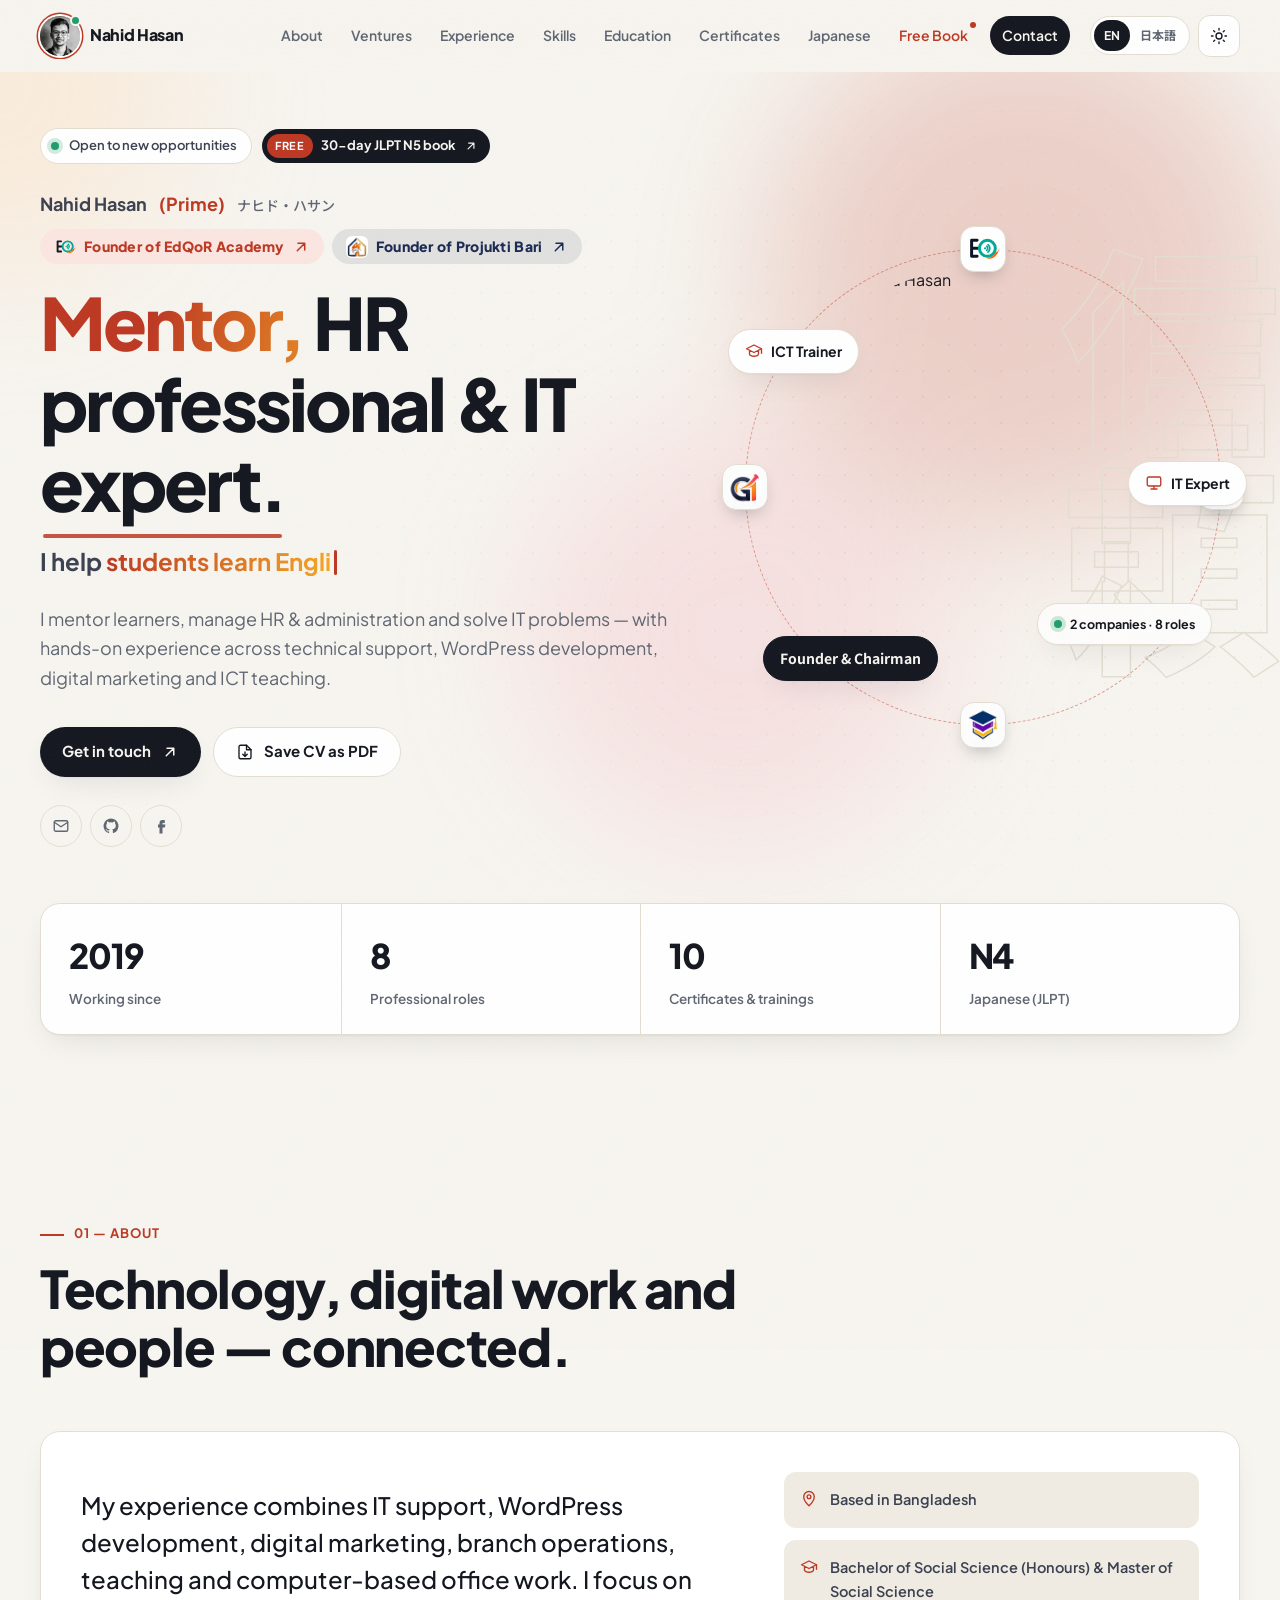
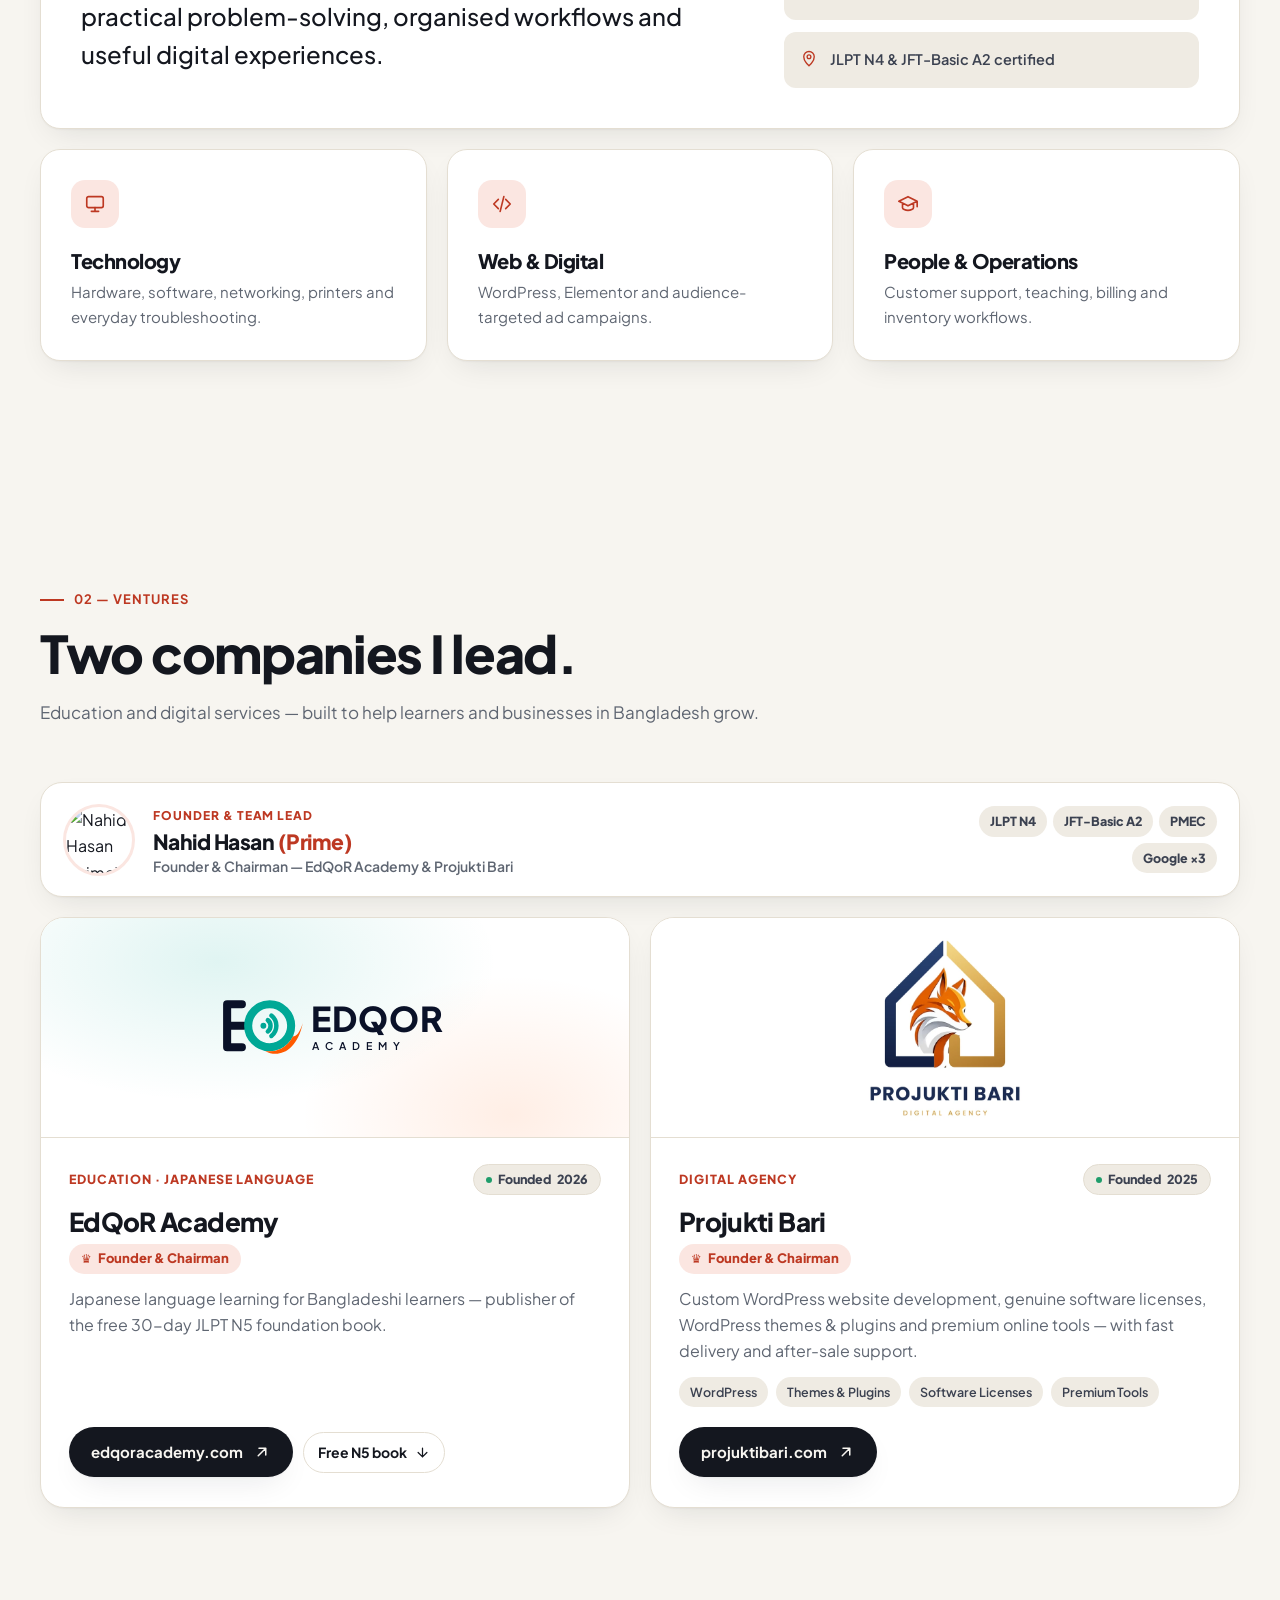
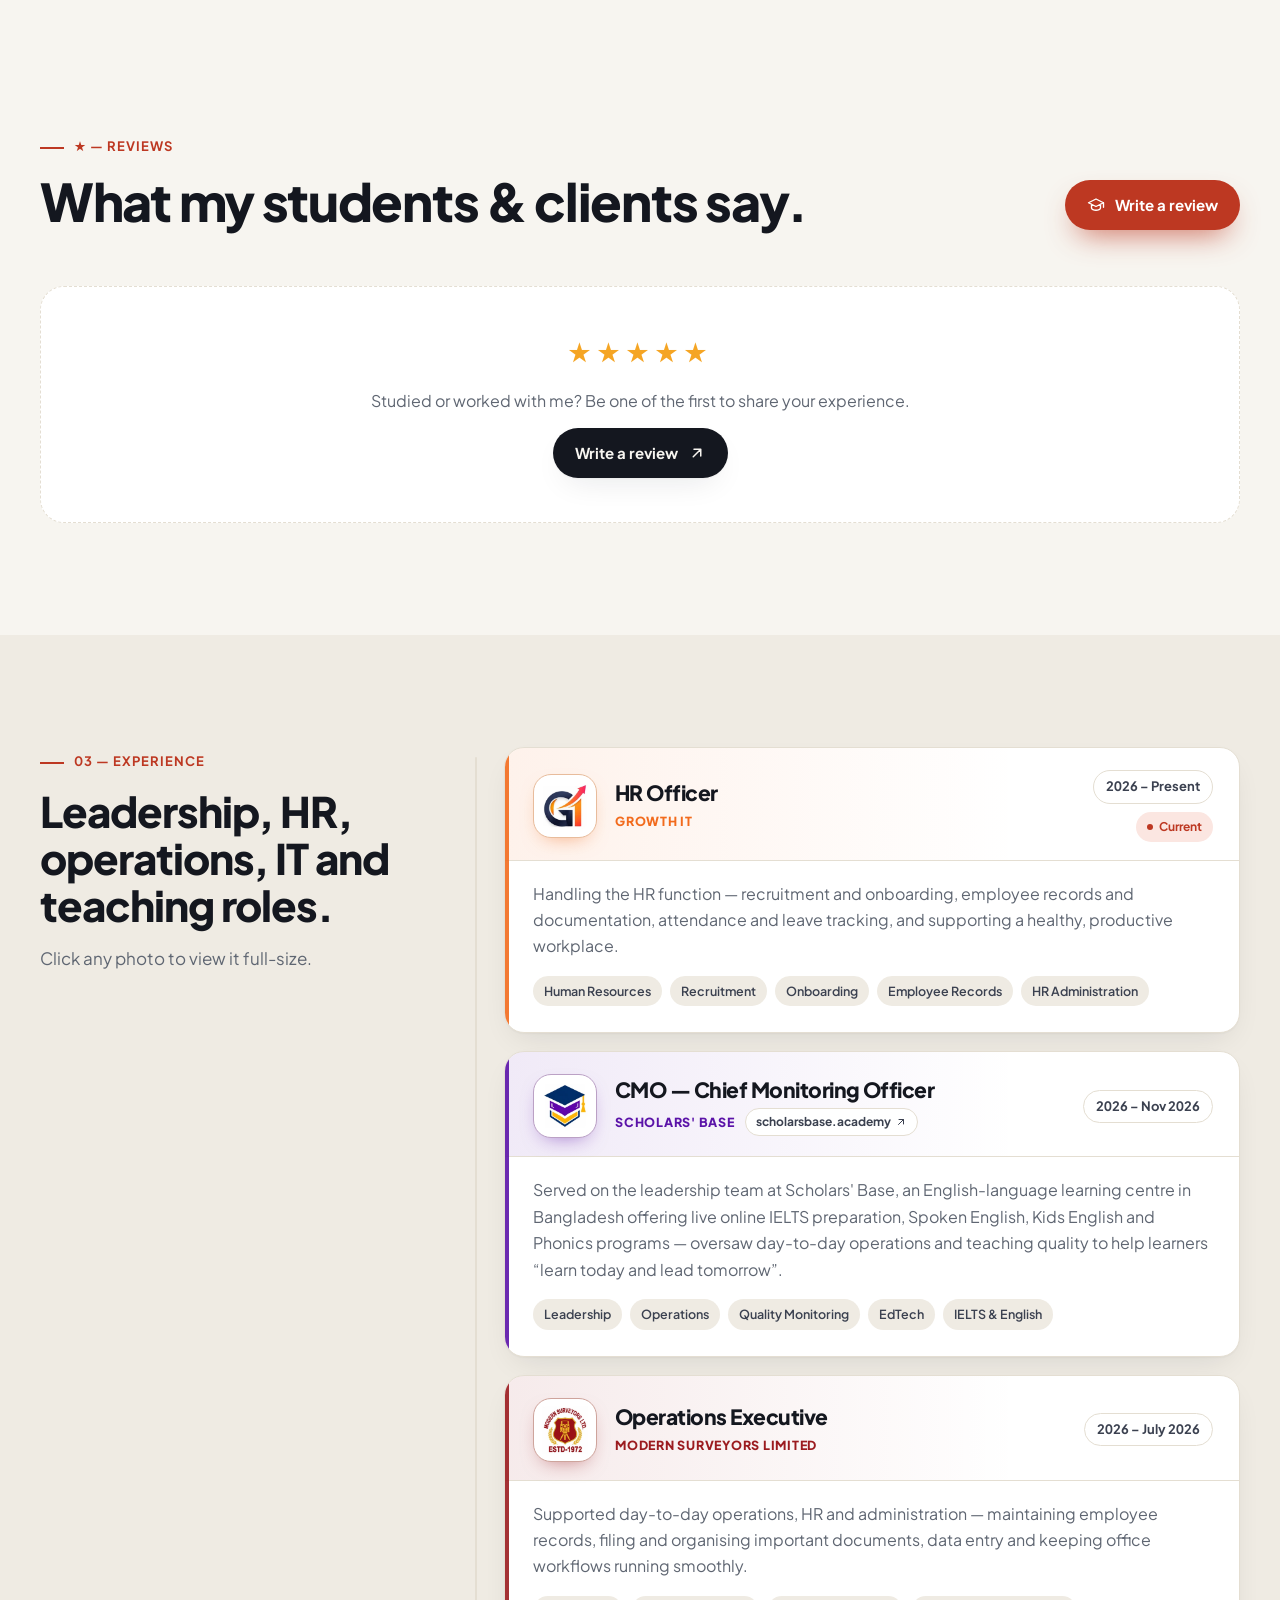
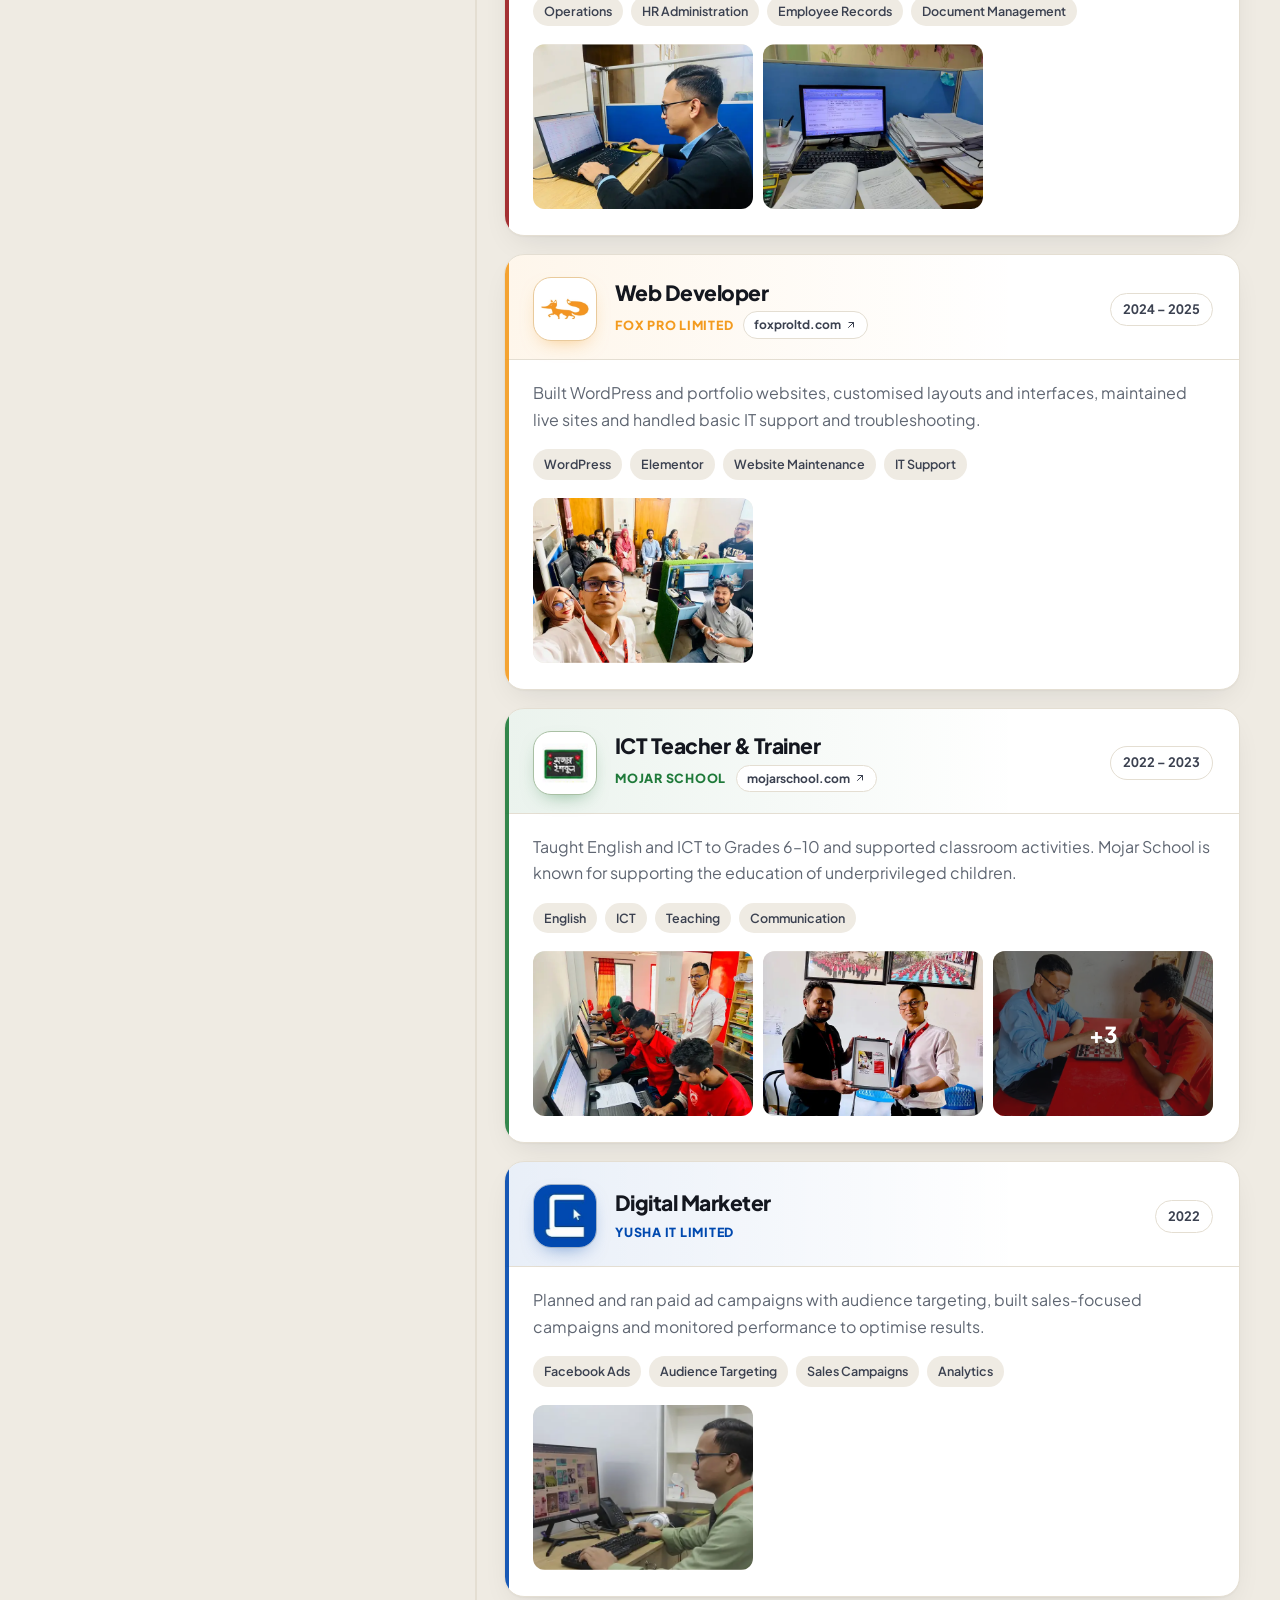
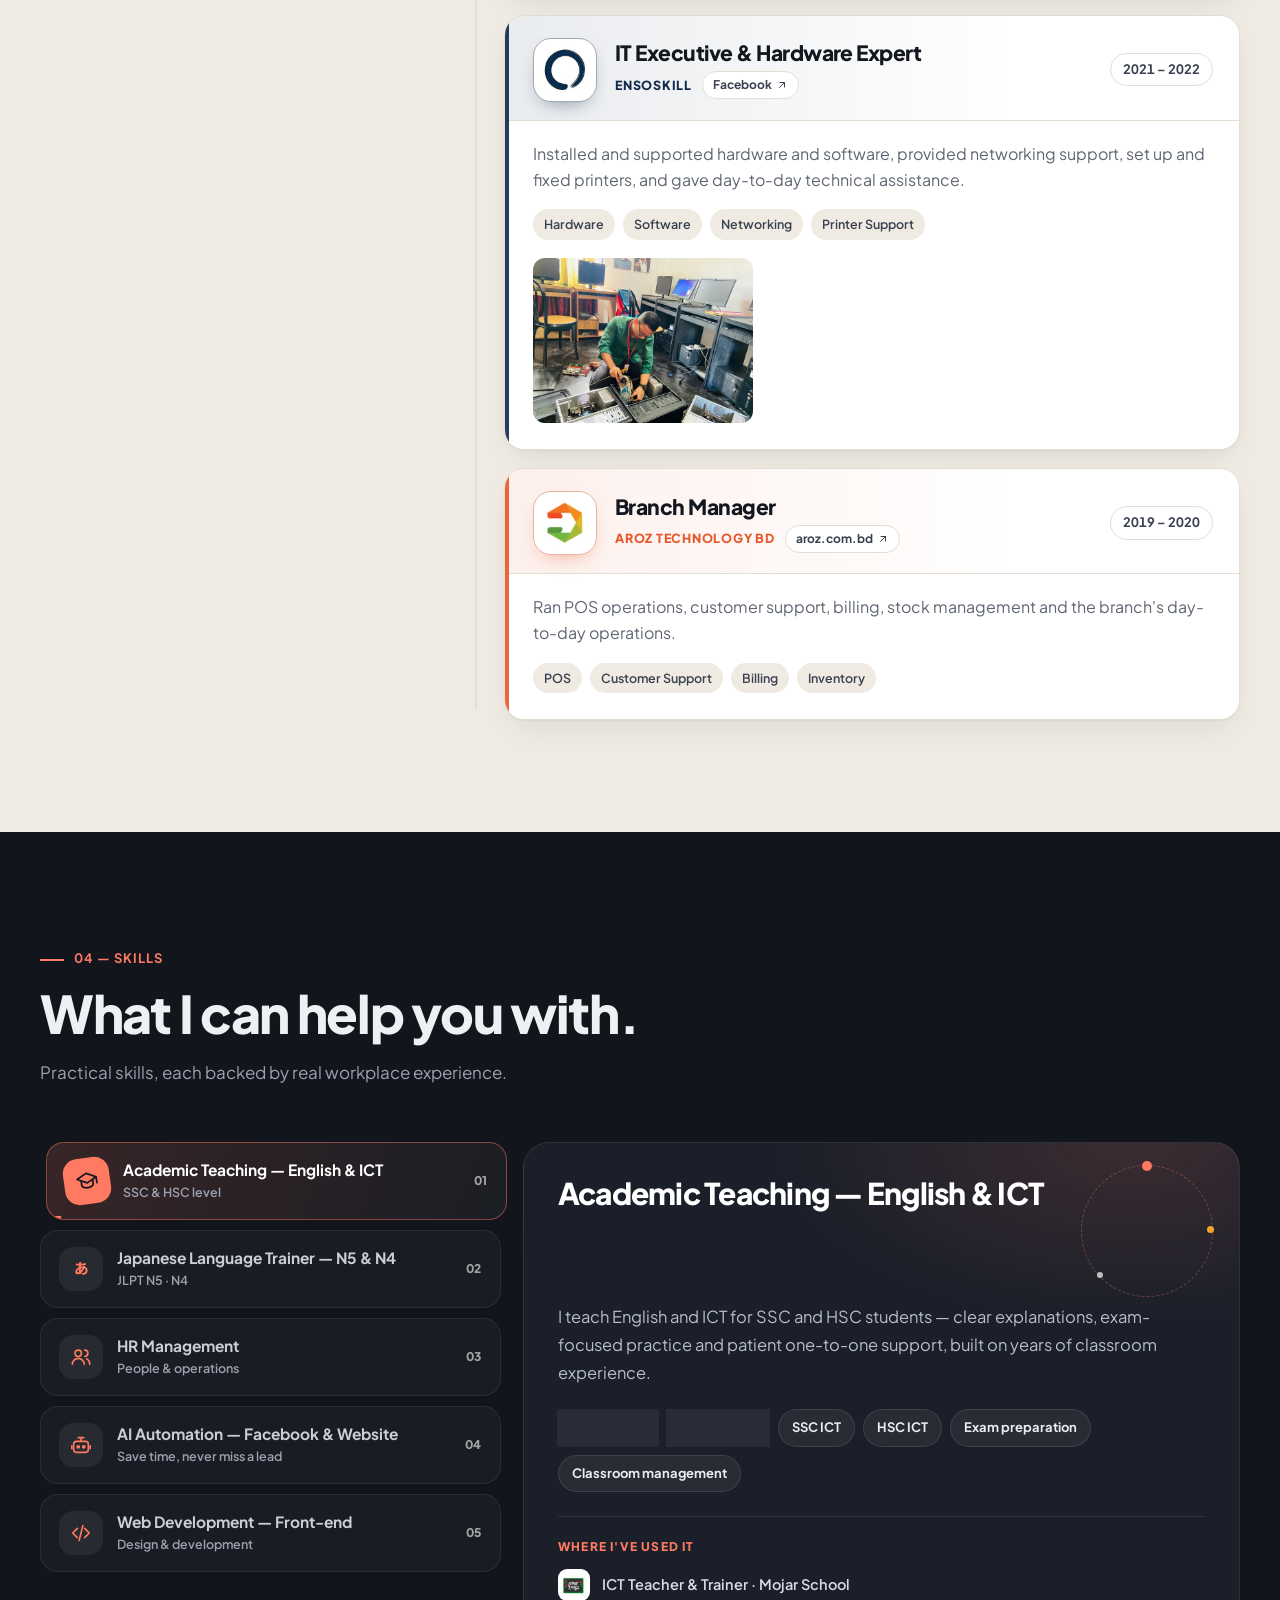
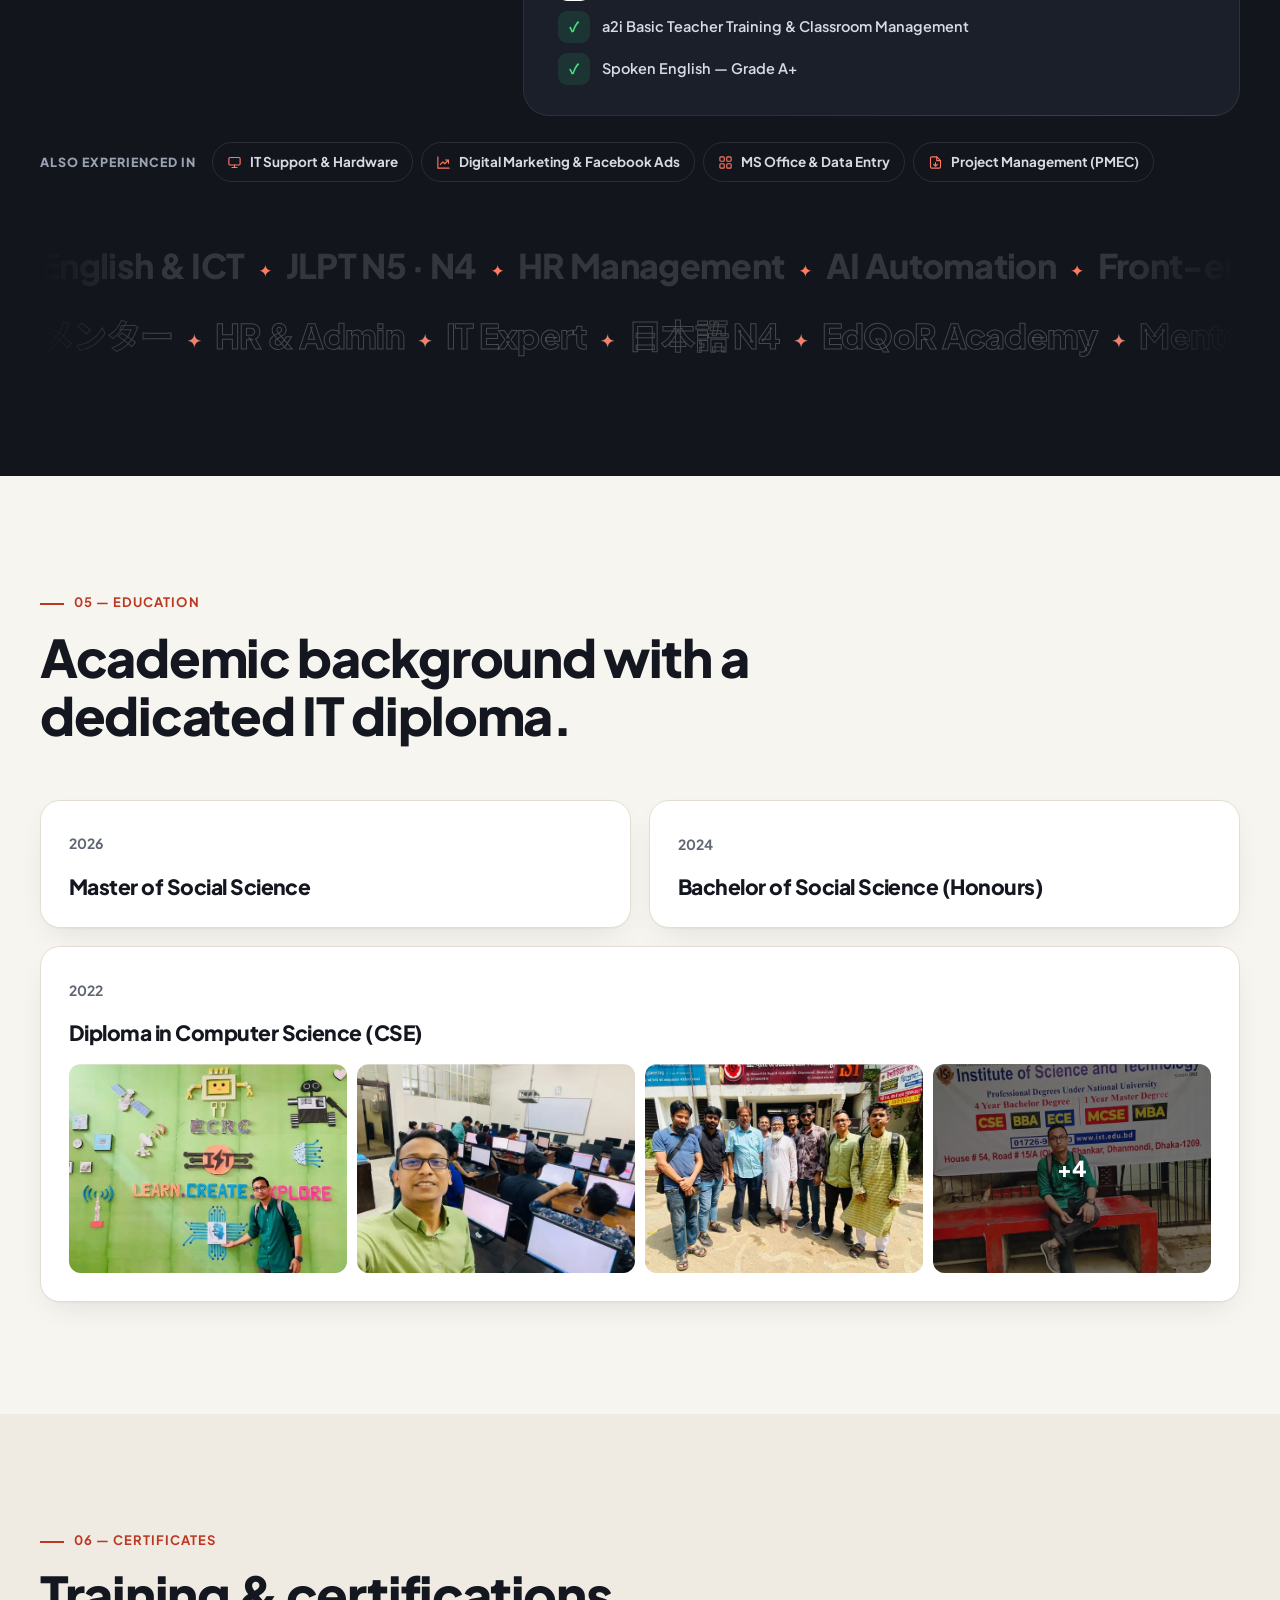
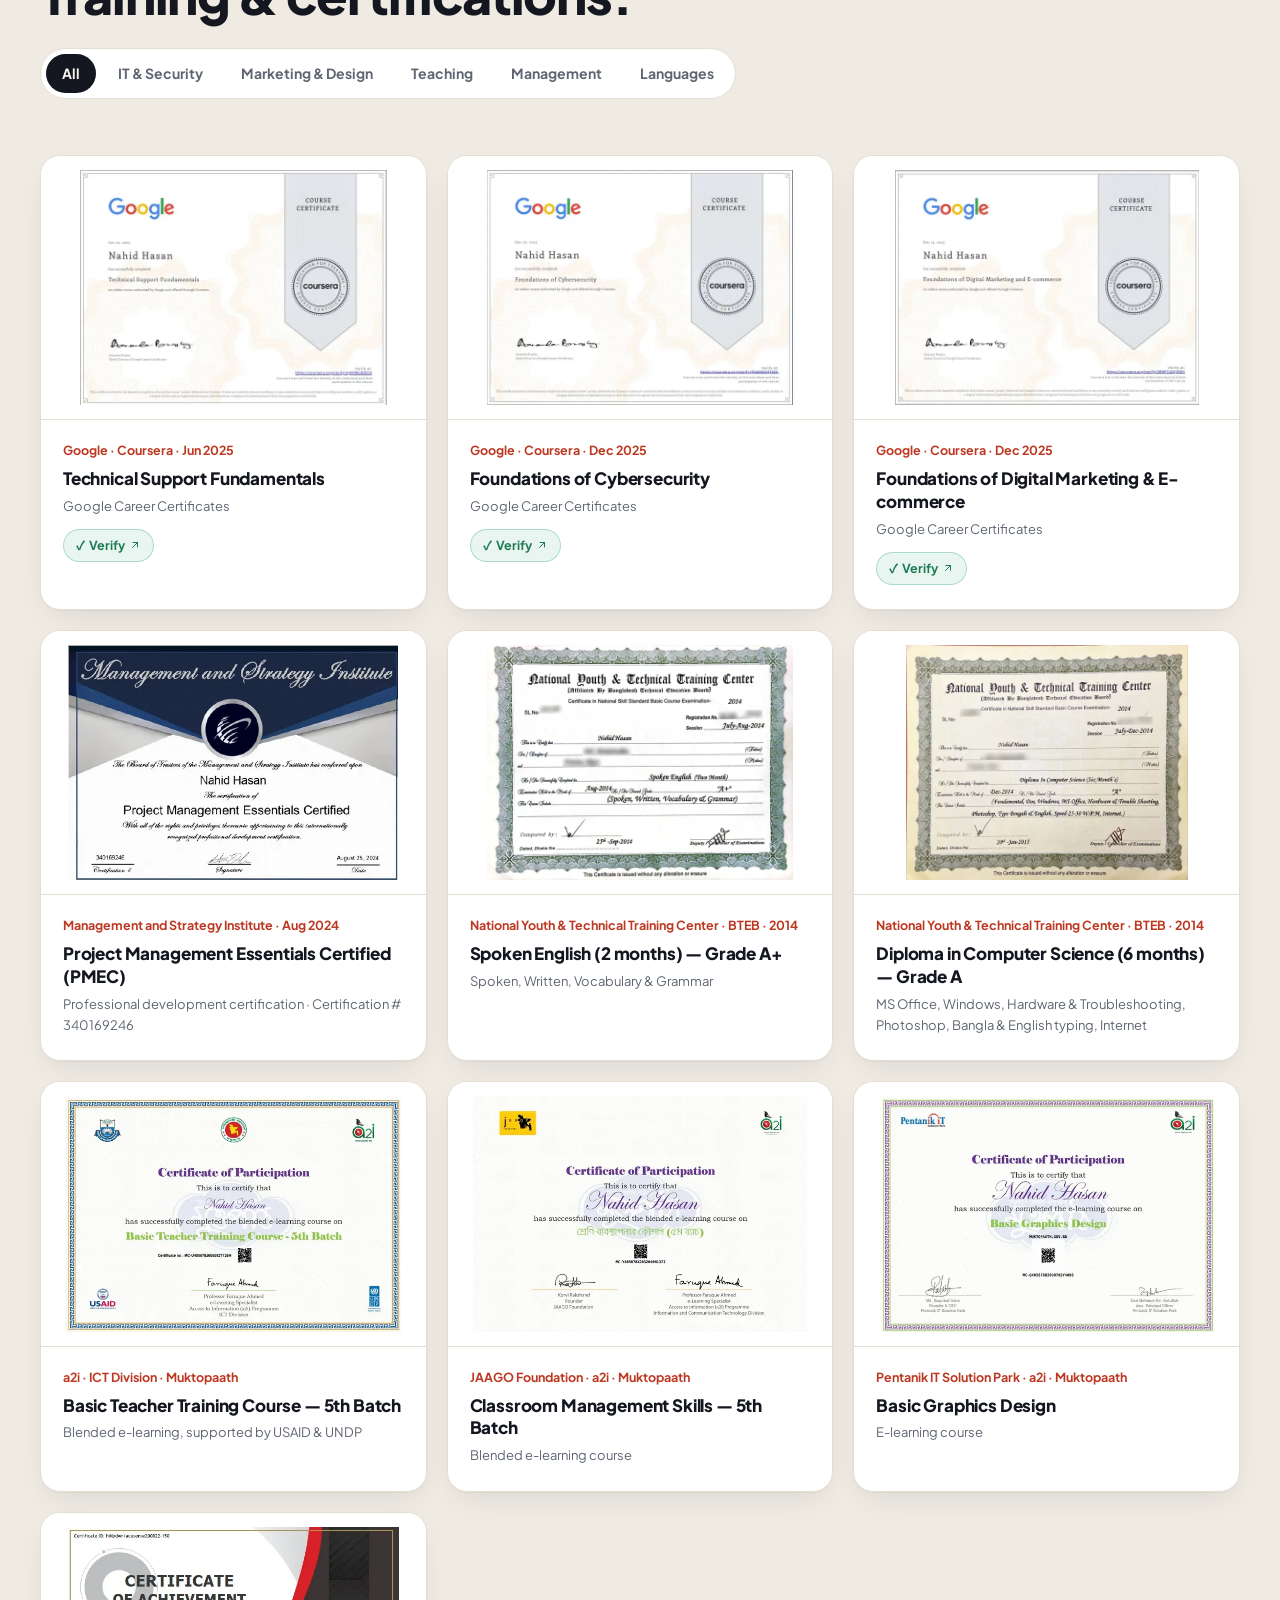
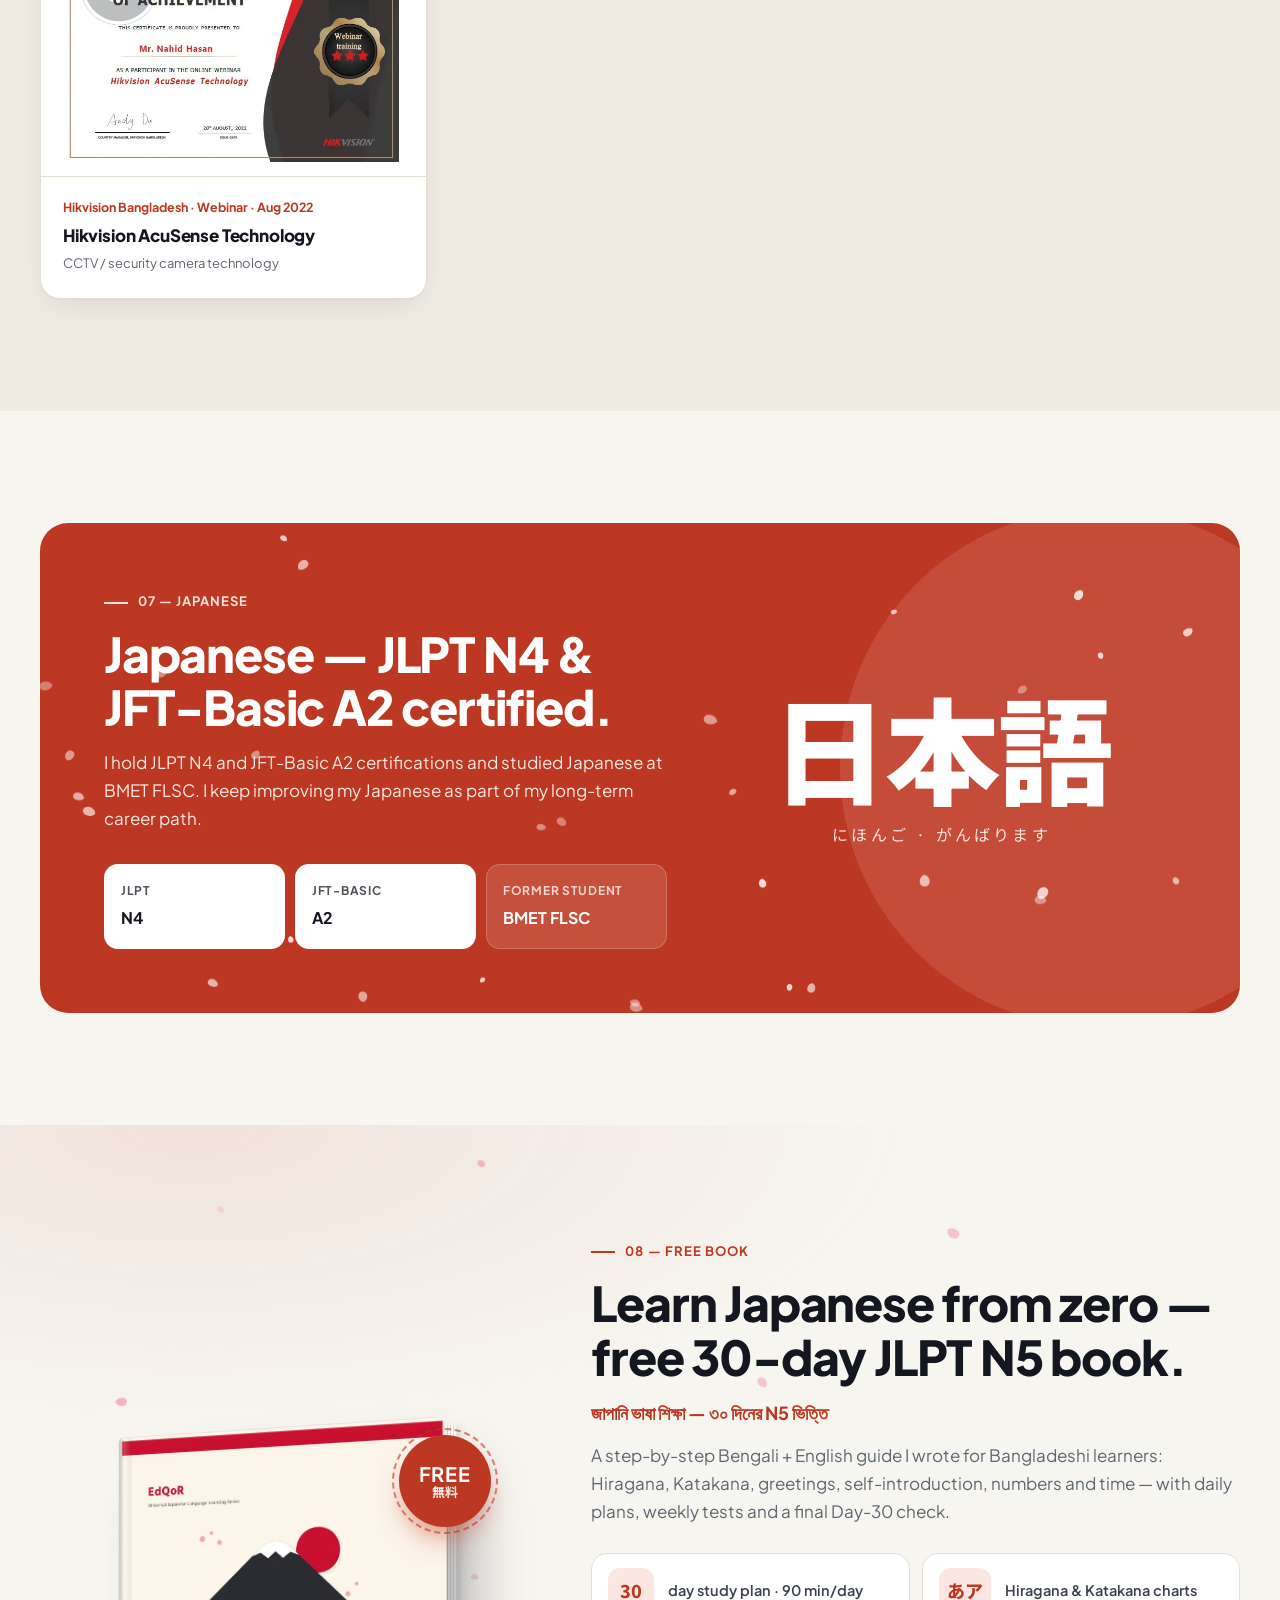
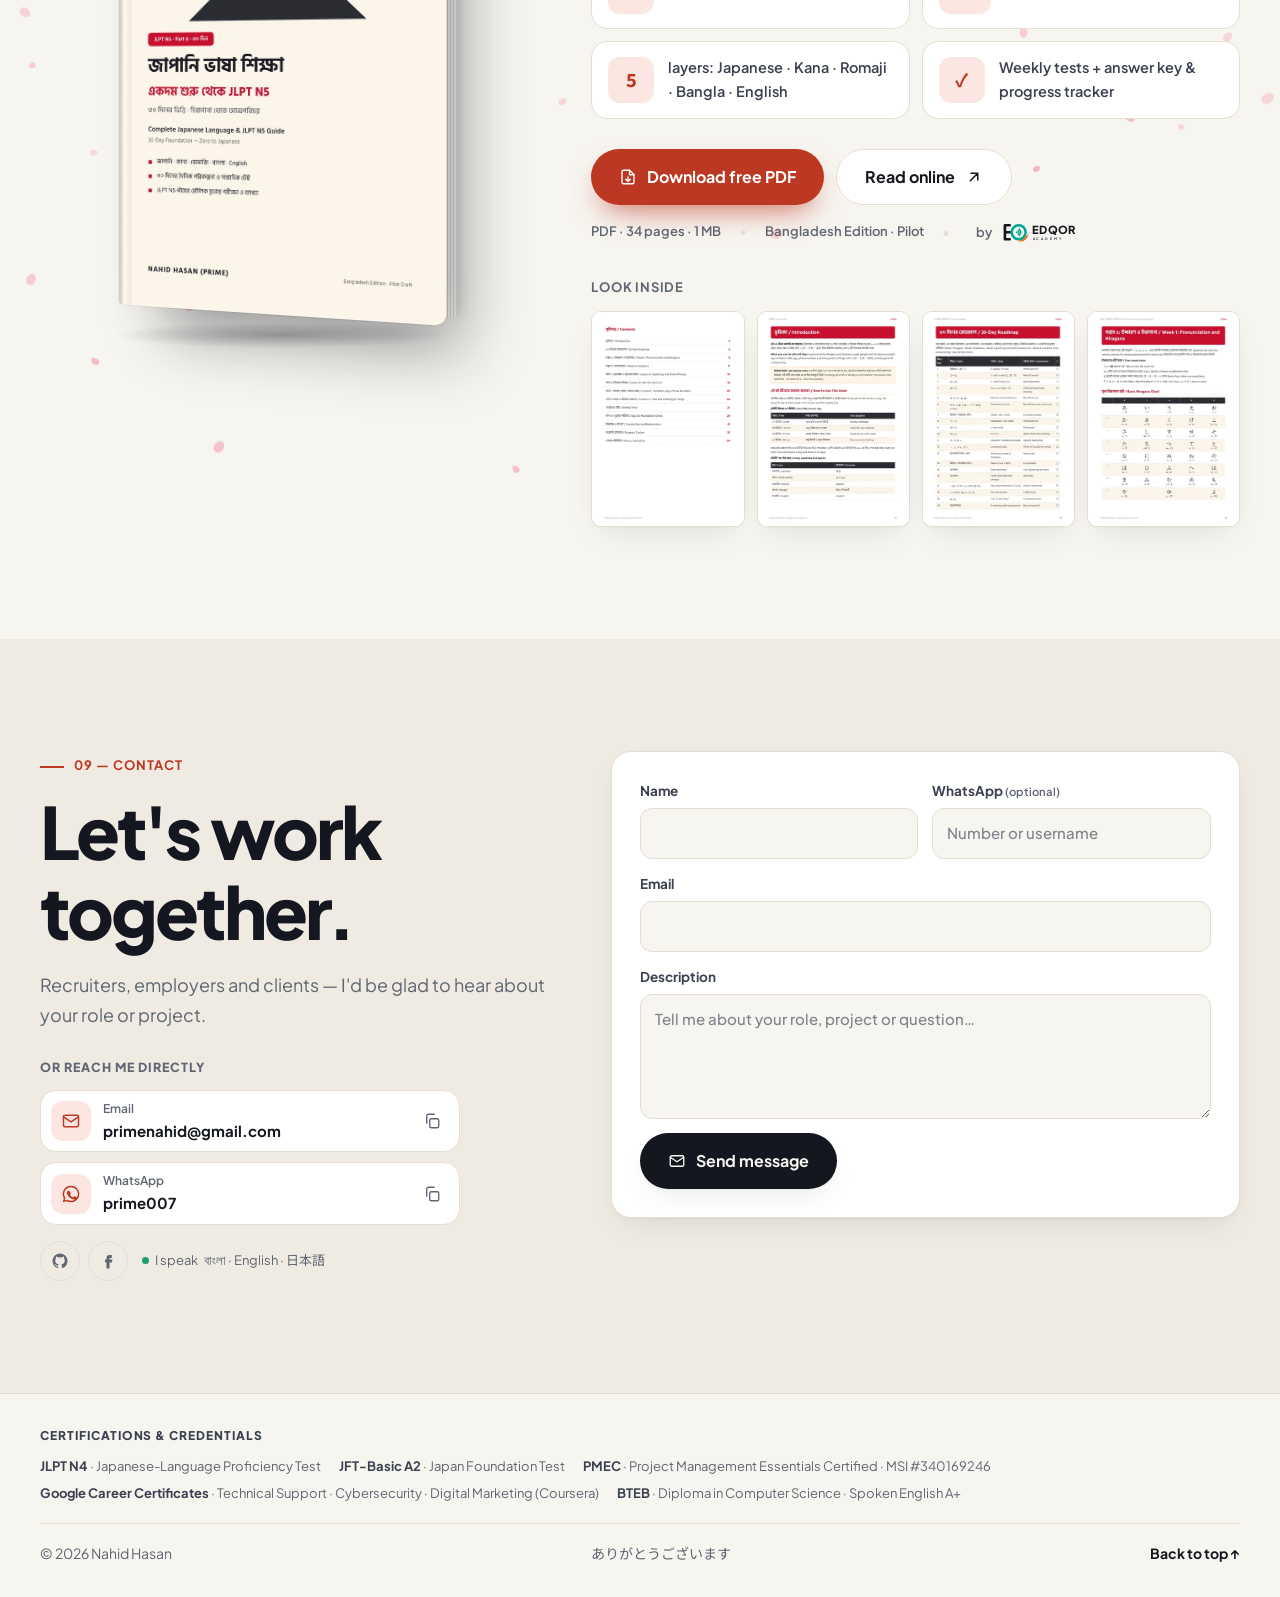
==== commit 06509ecc: "Add files via upload" ====
--- a/index.html
+++ b/index.html
@@ -34,12 +34,12 @@
   <link rel="preload" as="style" href="https://fonts.googleapis.com/css2?family=Plus+Jakarta+Sans:wght@400;500;600;700;800&family=Noto+Sans+JP:wght@400;500;700;900&display=swap">
   <link href="https://fonts.googleapis.com/css2?family=Plus+Jakarta+Sans:wght@400;500;600;700;800&family=Noto+Sans+JP:wght@400;500;700;900&display=swap" rel="stylesheet" media="print" onload="this.media='all'">
   <noscript><link href="https://fonts.googleapis.com/css2?family=Plus+Jakarta+Sans:wght@400;500;600;700;800&family=Noto+Sans+JP:wght@400;500;700;900&display=swap" rel="stylesheet"></noscript>
-  <link rel="preload" as="image" href="assets/images/profile/nahid-hasan.webp">
+  <link rel="preload" as="image" href="assets/images/profile/nahid-hasan-720.webp" imagesrcset="assets/images/profile/nahid-hasan-440.webp 440w, assets/images/profile/nahid-hasan-720.webp 720w" imagesizes="(max-width: 640px) 240px, 440px" fetchpriority="high">
   <link rel="stylesheet" href="assets/css/style.css">
 
   <!-- Apply saved theme before paint to avoid a flash -->
   <script>
-    (function(){var d=document.documentElement;d.classList.add("js");try{var t=localStorage.getItem("nh-theme");if(t)d.dataset.theme=t;}catch(e){}var skip=matchMedia("(prefers-reduced-motion: reduce)").matches;try{if(sessionStorage.getItem("nh-intro"))skip=true;}catch(e){}d.classList.add(skip?"no-loader":"is-loading");setTimeout(function(){if(d.dataset.ready)return;d.classList.remove("is-loading","js");d.classList.add("no-loader");var l=document.getElementById("loader");if(l)l.remove();},4500);})();
+    (function(){var d=document.documentElement;d.classList.add("js");try{var t=localStorage.getItem("nh-theme");if(t)d.dataset.theme=t;}catch(e){}var skip=matchMedia("(prefers-reduced-motion: reduce)").matches;try{if(sessionStorage.getItem("nh-intro"))skip=true;}catch(e){}d.classList.add(skip?"no-loader":"is-loading");setTimeout(function(){if(d.dataset.ready)return;d.classList.remove("is-loading","js");d.classList.add("no-loader");var l=document.getElementById("loader");if(l)l.remove();},3000);})();
   </script>
 
   <script type="application/ld+json">
@@ -51,8 +51,8 @@
         "name":"Nahid Hasan","alternateName":"Prime",
         "url":"https://primenahid.github.io/",
         "image":"https://primenahid.github.io/assets/images/profile/nahid-hasan-512.png",
-        "jobTitle":["Mentor","HR Professional","IT Expert","Founder & Chairman of EdQoR Academy","Founder & Chairman of Projukti Bari","CMO at Scholars' Base","HR Officer at Growth IT"],
-        "worksFor":[{"@type":"Organization","name":"Scholars' Base","url":"https://scholarsbase.academy/"},{"@type":"Organization","name":"Growth IT"}],
+        "jobTitle":["Mentor","HR Professional","IT Expert","Founder & Chairman of EdQoR Academy","Founder & Chairman of Projukti Bari","HR Officer at Growth IT"],
+        "worksFor":[{"@type":"Organization","name":"Growth IT"}],
         "email":"mailto:primenahid@gmail.com",
         "knowsAbout":["HR Administration","IT Support","WordPress","Digital Marketing","Japanese Language","JLPT","ICT Education"],
         "knowsLanguage":["bn","en","ja"],
@@ -212,10 +212,10 @@
           </ul>
         </div>
 
-        <div class="hero__visual reveal">
+        <div class="hero__visual">
           <div class="portrait">
             <div class="portrait__ring" aria-hidden="true"></div>
-            <img src="assets/images/profile/nahid-hasan.webp" alt="Portrait of Nahid Hasan" width="720" height="720" fetchpriority="high">
+            <img src="assets/images/profile/nahid-hasan-720.webp" srcset="assets/images/profile/nahid-hasan-440.webp 440w, assets/images/profile/nahid-hasan-720.webp 720w" sizes="(max-width: 640px) 240px, 440px" alt="Portrait of Nahid Hasan" width="720" height="720" fetchpriority="high" decoding="async">
             <div class="portrait__orbit" aria-hidden="true">
               <span class="orb orb--1"><svg viewBox="0 0 200 160"><use href="#edqor-mark"/></svg></span>
               <span class="orb orb--2"><img src="assets/images/brand/projukti-bari-mark.webp" alt=""></span>
@@ -285,17 +285,17 @@
           <h2 data-i18n="ven.title">Two companies I lead.</h2>
           <p data-i18n="ven.lead">Education and digital services — built to help learners and businesses in Bangladesh grow.</p>
         </header>
-        <div class="founder reveal">
-          <img class="founder__photo" src="assets/images/profile/nahid-hasan.webp" alt="Nahid Hasan (Prime)" width="96" height="96" loading="lazy">
+        <section class="founder reveal" id="founder" aria-label="Founder">
+          <img class="founder__photo" src="assets/images/profile/nahid-hasan-440.webp" alt="Nahid Hasan (Prime)" width="96" height="96" loading="lazy">
           <div class="founder__info">
-            <span class="founder__label" data-i18n="ven.behind">The person behind both companies</span>
+            <span class="founder__label" data-i18n="ven.behind">Founder &amp; team lead</span>
             <h3>Nahid Hasan <span>(Prime)</span></h3>
             <p data-i18n="ven.founderRole">Founder &amp; Chairman — EdQoR Academy &amp; Projukti Bari</p>
           </div>
           <ul class="founder__creds" aria-label="Key credentials">
             <li>JLPT N4</li><li>JFT-Basic A2</li><li>PMEC</li><li>Google ×3</li>
           </ul>
-        </div>
+        </section>
         <div class="ventures">
           <article class="venture reveal">
             <div class="venture__logo venture__logo--edq"><svg class="edqor-logo" viewBox="0 0 530 160" role="img" aria-label="EdQoR Academy"><use href="#edqor-logo"/></svg></div>
@@ -358,22 +358,6 @@
         <ol class="timeline">
           <li class="timeline__rail" aria-hidden="true"><span class="timeline__fill"></span></li>
 
-          <li class="job reveal" style="--brand:#5b13a8">
-            <div class="job__head">
-              <a class="job__brand" href="https://scholarsbase.academy/" target="_blank" rel="noopener" aria-label="Scholars' Base website"><img src="assets/images/brand/scholars-base-mark.webp" alt="" width="160" height="160" loading="lazy"></a>
-              <div class="job__titles">
-                <h3 data-i18n="jobsb.title">CMO — Chief Monitoring Officer</h3>
-                <p class="job__org"><span>Scholars' Base</span> <a class="job__site" href="https://scholarsbase.academy/" target="_blank" rel="noopener">scholarsbase.academy <svg class="icon"><use href="#i-arrow"/></svg></a></p>
-              </div>
-              <div class="job__meta"><span class="job__date">2026 – <span data-i18n="exp.present">Present</span></span><span class="badge badge--live" data-i18n="exp.current">Current</span></div>
-            </div>
-            <div class="job__body">
-              <p data-i18n="jobsb.text">Part of the leadership team at Scholars' Base, an English-language learning centre in Bangladesh offering live online IELTS preparation, Spoken English, Kids English and Phonics programs — overseeing day-to-day operations and quality to help learners “learn today and lead tomorrow”.</p>
-              <ul class="tags"><li>Leadership</li><li>Operations</li><li>Quality Monitoring</li><li>EdTech</li><li>IELTS &amp; English</li></ul>
-              
-            </div>
-          </li>
-
           <li class="job reveal" style="--brand:#f26b1d">
             <div class="job__head">
               <span class="job__brand"><img src="assets/images/brand/growth-it-mark.webp" alt="" width="160" height="160" loading="lazy"></span>
@@ -386,6 +370,22 @@
             <div class="job__body">
               <p data-i18n="jobgi.text">Handling the HR function — recruitment and onboarding, employee records and documentation, attendance and leave tracking, and supporting a healthy, productive workplace.</p>
               <ul class="tags"><li>Human Resources</li><li>Recruitment</li><li>Onboarding</li><li>Employee Records</li><li>HR Administration</li></ul>
+              
+            </div>
+          </li>
+
+          <li class="job reveal" style="--brand:#5b13a8">
+            <div class="job__head">
+              <a class="job__brand" href="https://scholarsbase.academy/" target="_blank" rel="noopener" aria-label="Scholars' Base website"><img src="assets/images/brand/scholars-base-mark.webp" alt="" width="160" height="160" loading="lazy"></a>
+              <div class="job__titles">
+                <h3 data-i18n="jobsb.title">CMO — Chief Monitoring Officer</h3>
+                <p class="job__org"><span>Scholars' Base</span> <a class="job__site" href="https://scholarsbase.academy/" target="_blank" rel="noopener">scholarsbase.academy <svg class="icon"><use href="#i-arrow"/></svg></a></p>
+              </div>
+              <div class="job__meta"><span class="job__date" data-i18n="jobsb.date">2026 – Nov 2026</span></div>
+            </div>
+            <div class="job__body">
+              <p data-i18n="jobsb.text">Served on the leadership team at Scholars' Base, an English-language learning centre in Bangladesh offering live online IELTS preparation, Spoken English, Kids English and Phonics programs — oversaw day-to-day operations and teaching quality to help learners “learn today and lead tomorrow”.</p>
+              <ul class="tags"><li>Leadership</li><li>Operations</li><li>Quality Monitoring</li><li>EdTech</li><li>IELTS &amp; English</li></ul>
               
             </div>
           </li>
@@ -587,7 +587,7 @@
             <ul class="sk-tags"><li style="--i:0">Recruitment</li><li style="--i:1">Onboarding</li><li style="--i:2">Employee records</li><li style="--i:3">Attendance &amp; leave</li><li style="--i:4">HR administration</li><li style="--i:5">Operations</li></ul>
             <div class="sk-proof">
               <span class="sk-proof__label" data-i18n="sk.proof">Where I've used it</span>
-              <ul><li><span class="sk-proof__logo"><img src="assets/images/brand/growth-it-mark.webp" alt="" width="32" height="32" loading="lazy"></span><span>HR Officer · Growth IT</span></li><li><span class="sk-proof__logo"><img src="assets/images/brand/scholars-base-mark.webp" alt="" width="32" height="32" loading="lazy"></span><span>CMO · Scholars' Base</span></li><li><span class="sk-proof__logo sk-proof__logo--dot" aria-hidden="true">✓</span><span>Operations Executive · Modern Surveyors</span></li></ul>
+              <ul><li><span class="sk-proof__logo"><img src="assets/images/brand/growth-it-mark.webp" alt="" width="32" height="32" loading="lazy"></span><span>HR Officer · Growth IT</span></li><li><span class="sk-proof__logo"><img src="assets/images/brand/scholars-base-mark.webp" alt="" width="32" height="32" loading="lazy"></span><span>Former CMO · Scholars' Base</span></li><li><span class="sk-proof__logo sk-proof__logo--dot" aria-hidden="true">✓</span><span>Operations Executive · Modern Surveyors</span></li></ul>
             </div>
           </div>
           <div class="sk-panel" role="tabpanel" id="sk-panel-ai" aria-labelledby="sk-tab-ai" tabindex="0" hidden>
@@ -877,7 +877,7 @@
 
   <footer class="footer">
     <div class="container footer__creds">
-      <span class="footer__creds-label" data-i18n="footer.creds">Certifications</span>
+      <span class="footer__creds-label" data-i18n="footer.creds">Certifications &amp; credentials</span>
       <ul>
         <li><strong>JLPT N4</strong> · Japanese-Language Proficiency Test</li>
         <li><strong>JFT-Basic A2</strong> · Japan Foundation Test</li>
@@ -1044,7 +1044,7 @@
       "rev.eyebrow": "Reviews", "rev.title": "What my students & clients say.", 
       "form.type": "I'm sending", "form.typeInq": "An inquiry", "form.typeRev": "A review / testimonial",
       "form.descPhRev": "Your review: how do you know me, and what helped you most?",
-      "jobsb.title": "CMO — Chief Monitoring Officer", "jobsb.text": "Part of the leadership team at Scholars' Base, an English-language learning centre in Bangladesh offering live online IELTS preparation, Spoken English, Kids English and Phonics programs — overseeing day-to-day operations and quality to help learners “learn today and lead tomorrow”.",
+      "jobsb.title": "CMO — Chief Monitoring Officer", "jobsb.date": "2026 – Nov 2026", "jobsb.text": "Served on the leadership team at Scholars' Base, an English-language learning centre in Bangladesh offering live online IELTS preparation, Spoken English, Kids English and Phonics programs — oversaw day-to-day operations and teaching quality to help learners “learn today and lead tomorrow”.",
       "jobgi.title": "HR Officer", "jobgi.text": "Handling the HR function — recruitment and onboarding, employee records and documentation, attendance and leave tracking, and supporting a healthy, productive workplace.",
       "rev.write": "Write a review", "rev.empty": "Studied or worked with me? Be one of the first to share your experience.",
       "rev.formTitle": "Share your experience", "rev.formIntro": "Your review helps others know what it's like to learn or work with me. It will appear on this site after a quick check.",
@@ -1073,7 +1073,7 @@
       "contact.title": "Let's work together.",
       "contact.lead": "Recruiters, employers and clients — I'd be glad to hear about your role or project.",
       "contact.cta": "Send me an email", "contact.email": "Email", "contact.direct": "Or reach me directly", "contact.langs": "I speak", "contact.wa": "Username",
-      "footer.top": "Back to top", "footer.creds": "Certifications", "ven.behind": "The person behind both companies", "ven.founderRole": "Founder & Chairman — EdQoR Academy & Projukti Bari",
+      "footer.top": "Back to top", "footer.creds": "Certifications & credentials", "ven.behind": "Founder & team lead", "ven.founderRole": "Founder & Chairman — EdQoR Academy & Projukti Bari",
 
       "ui.copied": "Copied to clipboard", "ui.copyFail": "Couldn't copy — please copy manually",
       "ui.menuOpen": "Open menu", "ui.menuClose": "Close menu", "ui.theme": "Toggle dark mode"
@@ -1145,7 +1145,7 @@
       "rev.eyebrow": "レビュー", "rev.title": "受講生・クライアントの声。", 
       "form.type": "送信内容", "form.typeInq": "お問い合わせ", "form.typeRev": "レビュー・推薦の言葉",
       "form.descPhRev": "レビュー：私との関係と、特に役立ったことをお書きください。",
-      "jobsb.title": "CMO（チーフ・モニタリング・オフィサー）", "jobsb.text": "バングラデシュの英語教育機関 Scholars' Base の経営メンバー。IELTS対策、スピーキング、キッズ英語、フォニックスなどのオンライン講座を提供しており、日々の運営と品質管理を担当しています。",
+      "jobsb.title": "CMO（チーフ・モニタリング・オフィサー）", "jobsb.date": "2026年 – 2026年11月", "jobsb.text": "バングラデシュの英語教育機関 Scholars\' Base の経営メンバーとして、IELTS対策、スピーキング、キッズ英語、フォニックスなどのオンライン講座の日々の運営と授業品質の管理を担当しました。",
       "jobgi.title": "人事担当（HRオフィサー）", "jobgi.text": "採用・入社手続き、従業員記録と書類管理、勤怠・休暇管理など人事業務全般を担当し、働きやすい職場づくりを支えています。",
       "rev.write": "レビューを書く", "rev.empty": "一緒に学んだ・働いた方は、ぜひ最初のレビューをお寄せください。",
       "rev.formTitle": "あなたの体験を共有", "rev.formIntro": "レビューは、私と学ぶ・働くとどうなのかを他の方に伝える助けになります。確認後、このサイトに掲載されます。",
@@ -1174,7 +1174,7 @@
       "contact.title": "一緒に働きましょう。",
       "contact.lead": "採用担当者さま、企業さま、クライアントさま — お仕事やプロジェクトのご相談をお待ちしています。",
       "contact.cta": "メールを送る", "contact.email": "メール", "contact.direct": "直接のご連絡はこちら", "contact.langs": "対応言語", "contact.wa": "ユーザー名",
-      "footer.top": "トップへ戻る", "footer.creds": "資格", "ven.behind": "両社の代表", "ven.founderRole": "創業者・会長 — EdQoR Academy・Projukti Bari",
+      "footer.top": "トップへ戻る", "footer.creds": "資格・認定", "ven.behind": "創業者・代表", "ven.founderRole": "創業者・会長 — EdQoR Academy・Projukti Bari",
 
       "ui.copied": "コピーしました", "ui.copyFail": "コピーできませんでした",
       "ui.menuOpen": "メニューを開く", "ui.menuClose": "メニューを閉じる", "ui.theme": "ダークモード切替"
@@ -1357,9 +1357,9 @@
       setTimeout(() => el.remove(), 900);
     };
     const start = performance.now();
-    const finish = () => setTimeout(done, Math.max(0, 1700 - (performance.now() - start)));
+    const finish = () => setTimeout(done, Math.max(0, 900 - (performance.now() - start)));
     if (document.readyState === "complete") finish(); else addEventListener("load", finish, { once: true });
-    setTimeout(done, 3200); // safety
+    setTimeout(done, 2200); // safety
     el.addEventListener("click", done);
   }
 
--- a/assets/css/style.css
+++ b/assets/css/style.css
@@ -1375,7 +1375,7 @@
 .loader__logo img { box-shadow: 0 0 0 4px var(--ink), 0 0 0 7px var(--accent), 0 24px 50px -10px rgba(189,56,34,.55); filter: grayscale(.1); }
 .loader__logo::after { width: 18px; height: 18px; right: 4px; top: 4px; border-width: 3px; border-color: var(--ink); }
 /* Pure-CSS safety: the intro can never stay on screen */
-.js.is-loading .loader { animation: loaderAutoHide .8s cubic-bezier(.77,0,.18,1) 3.6s forwards; }
+.js.is-loading .loader { animation: loaderAutoHide .8s cubic-bezier(.77,0,.18,1) 2.4s forwards; }
 @keyframes loaderAutoHide { to { clip-path: inset(0 0 100% 0); visibility: hidden; } }
 
 /* ---- Reveal v2: visible by default, animate on entry (crawler- and no-JS-safe) ---- */
@@ -1397,3 +1397,8 @@
 :root[data-theme="dark"] .btn--accent, :root[data-theme="dark"] .promo__tag { background: #b8382a; }
 @media (prefers-color-scheme: dark) { :root:not([data-theme="light"]) .btn--accent, :root:not([data-theme="light"]) .promo__tag { background: #b8382a; } }
 @media (prefers-color-scheme: dark) { :root:not([data-theme="light"]) .cert__verify { color: #4ade80; } }
+
+/* LCP: hero portrait paints immediately; only the decorative ring/chips animate */
+.hero__visual { opacity: 1 !important; transform: none !important; animation: none !important; }
+.portrait img { content-visibility: visible; }
+.loader__bar i { animation-duration: .85s; }
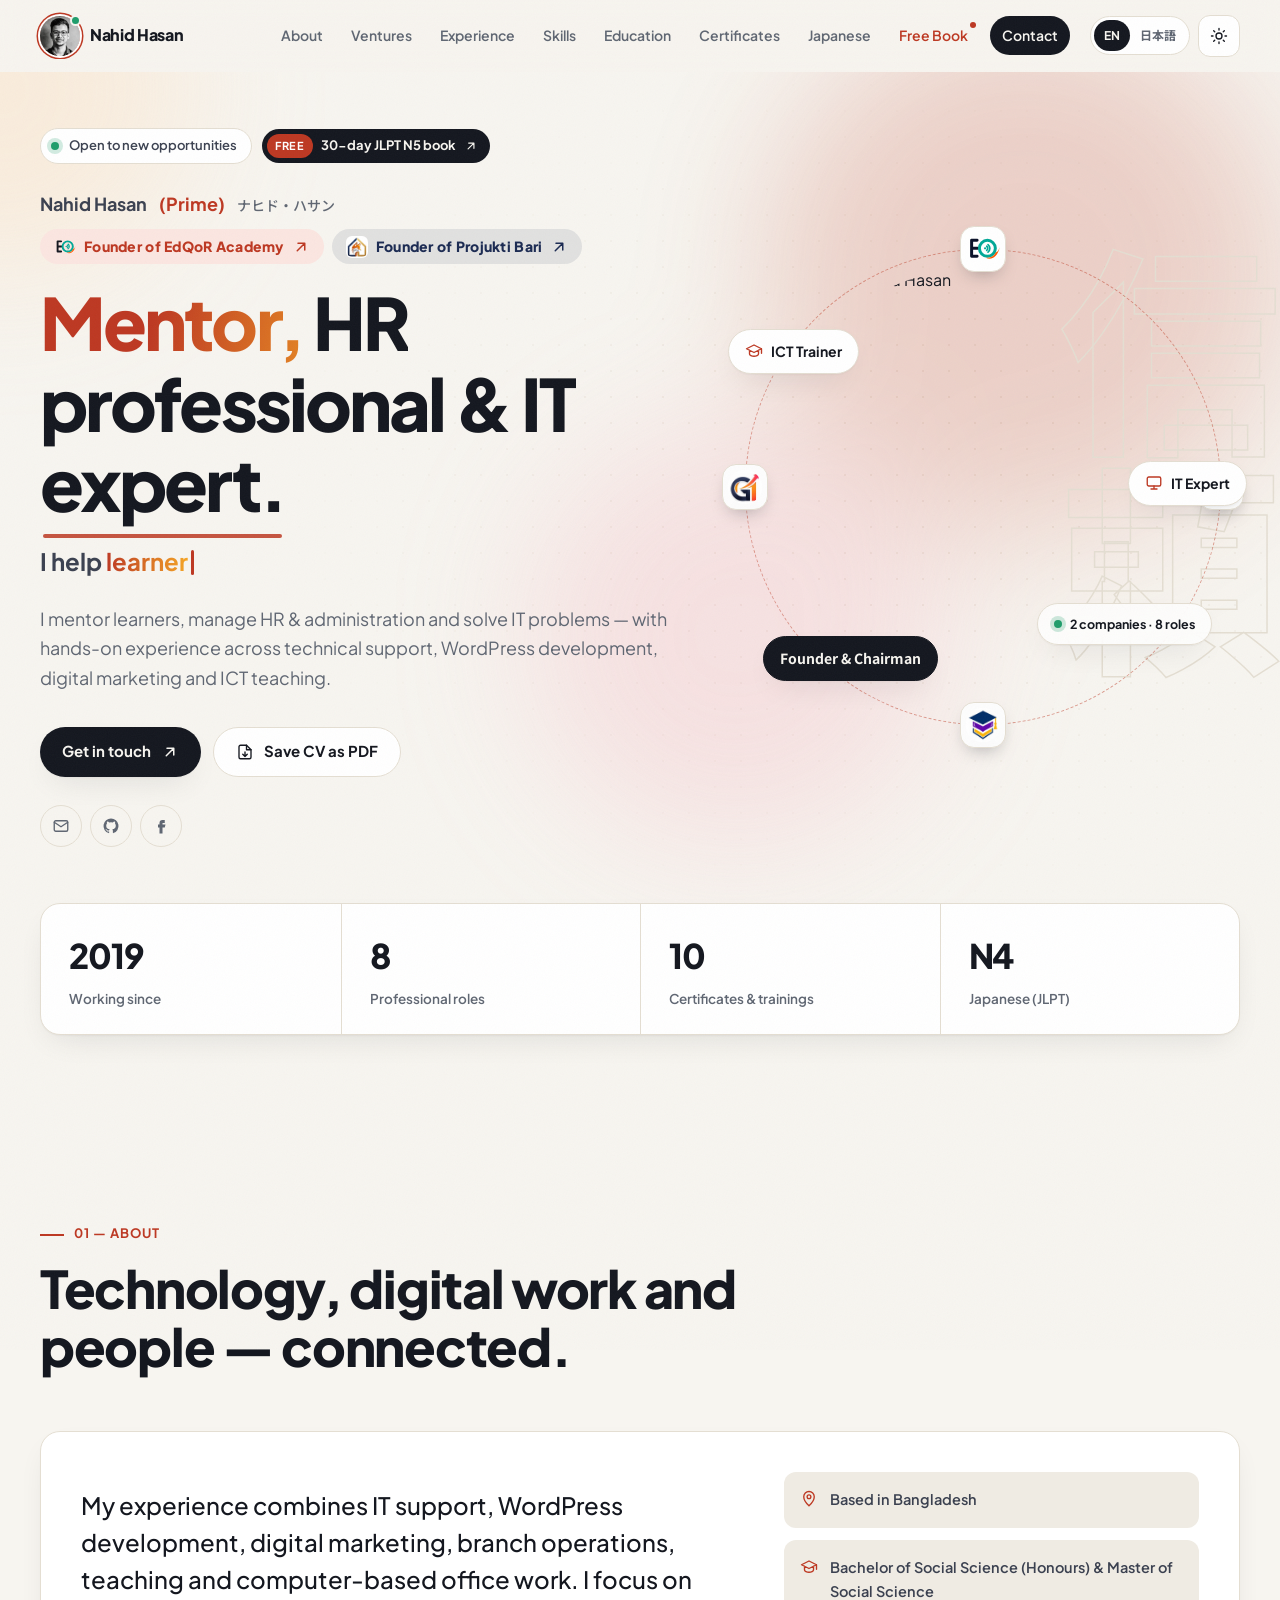
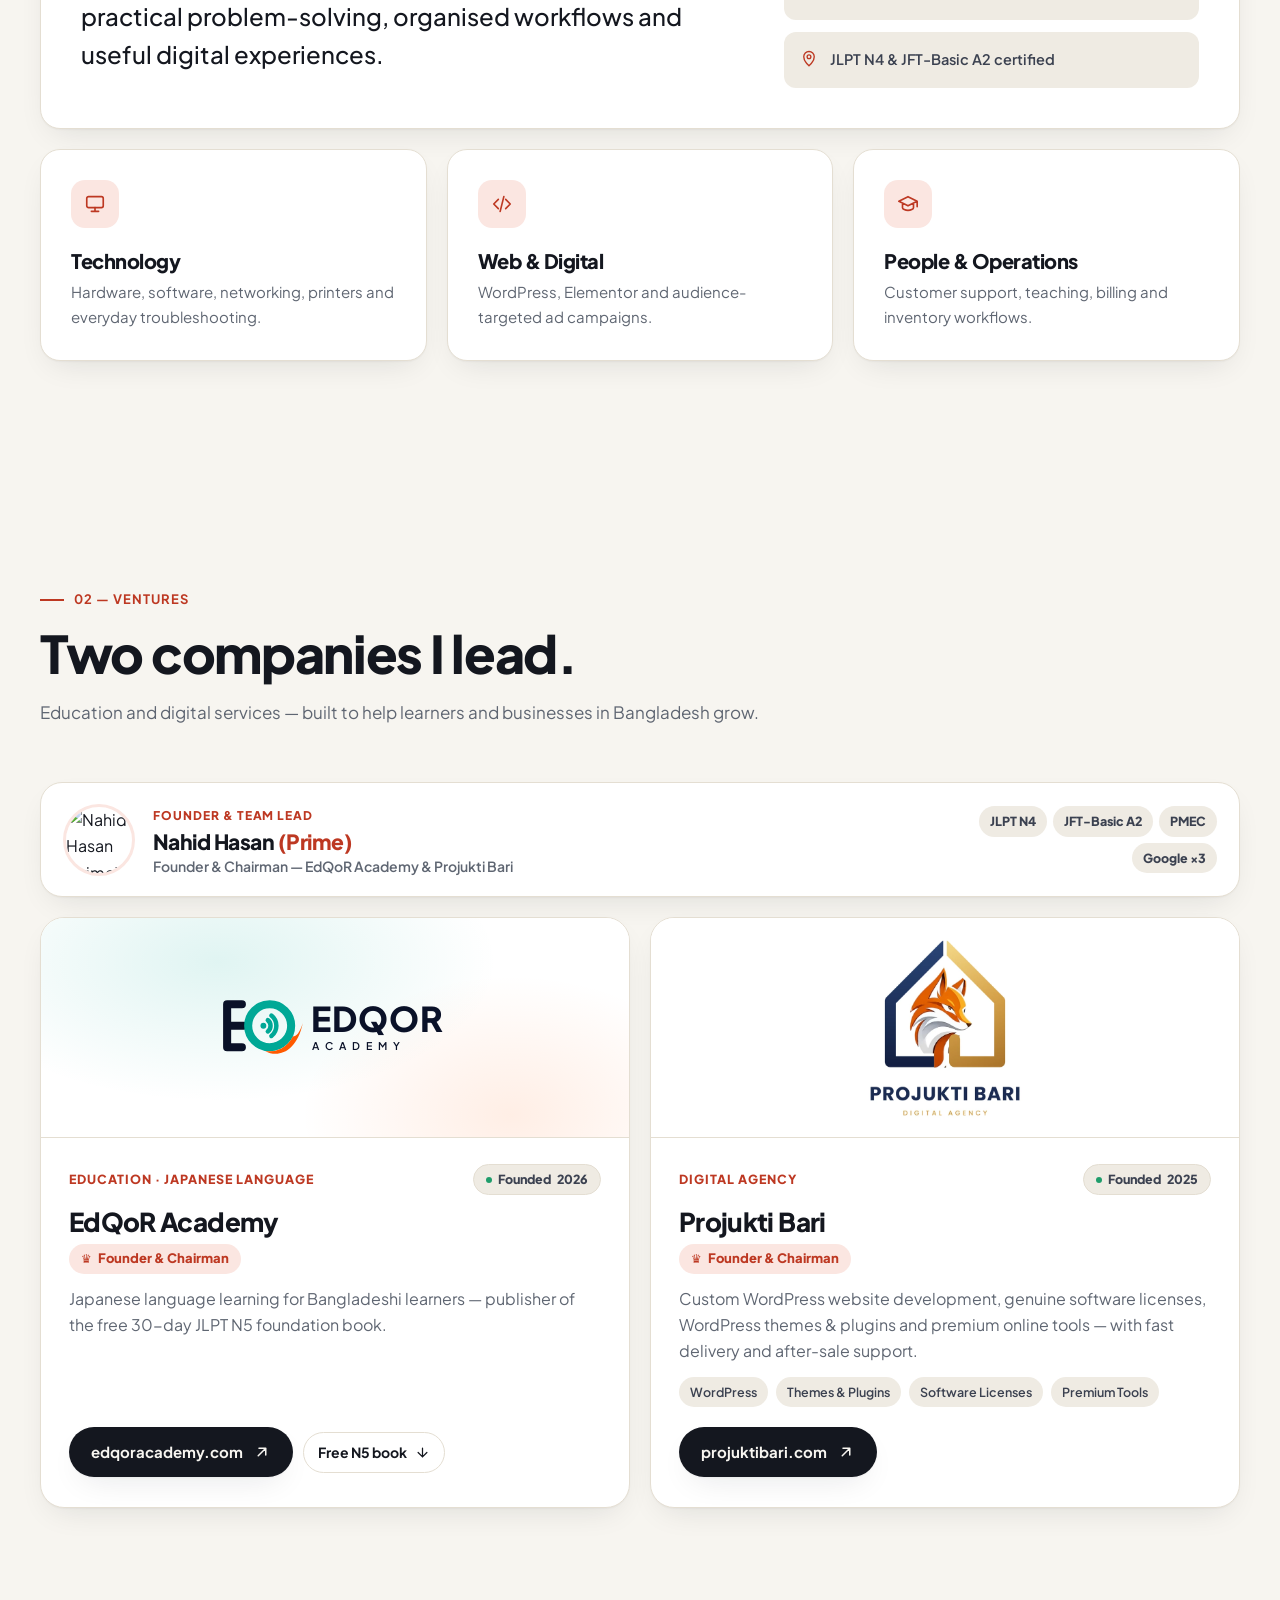
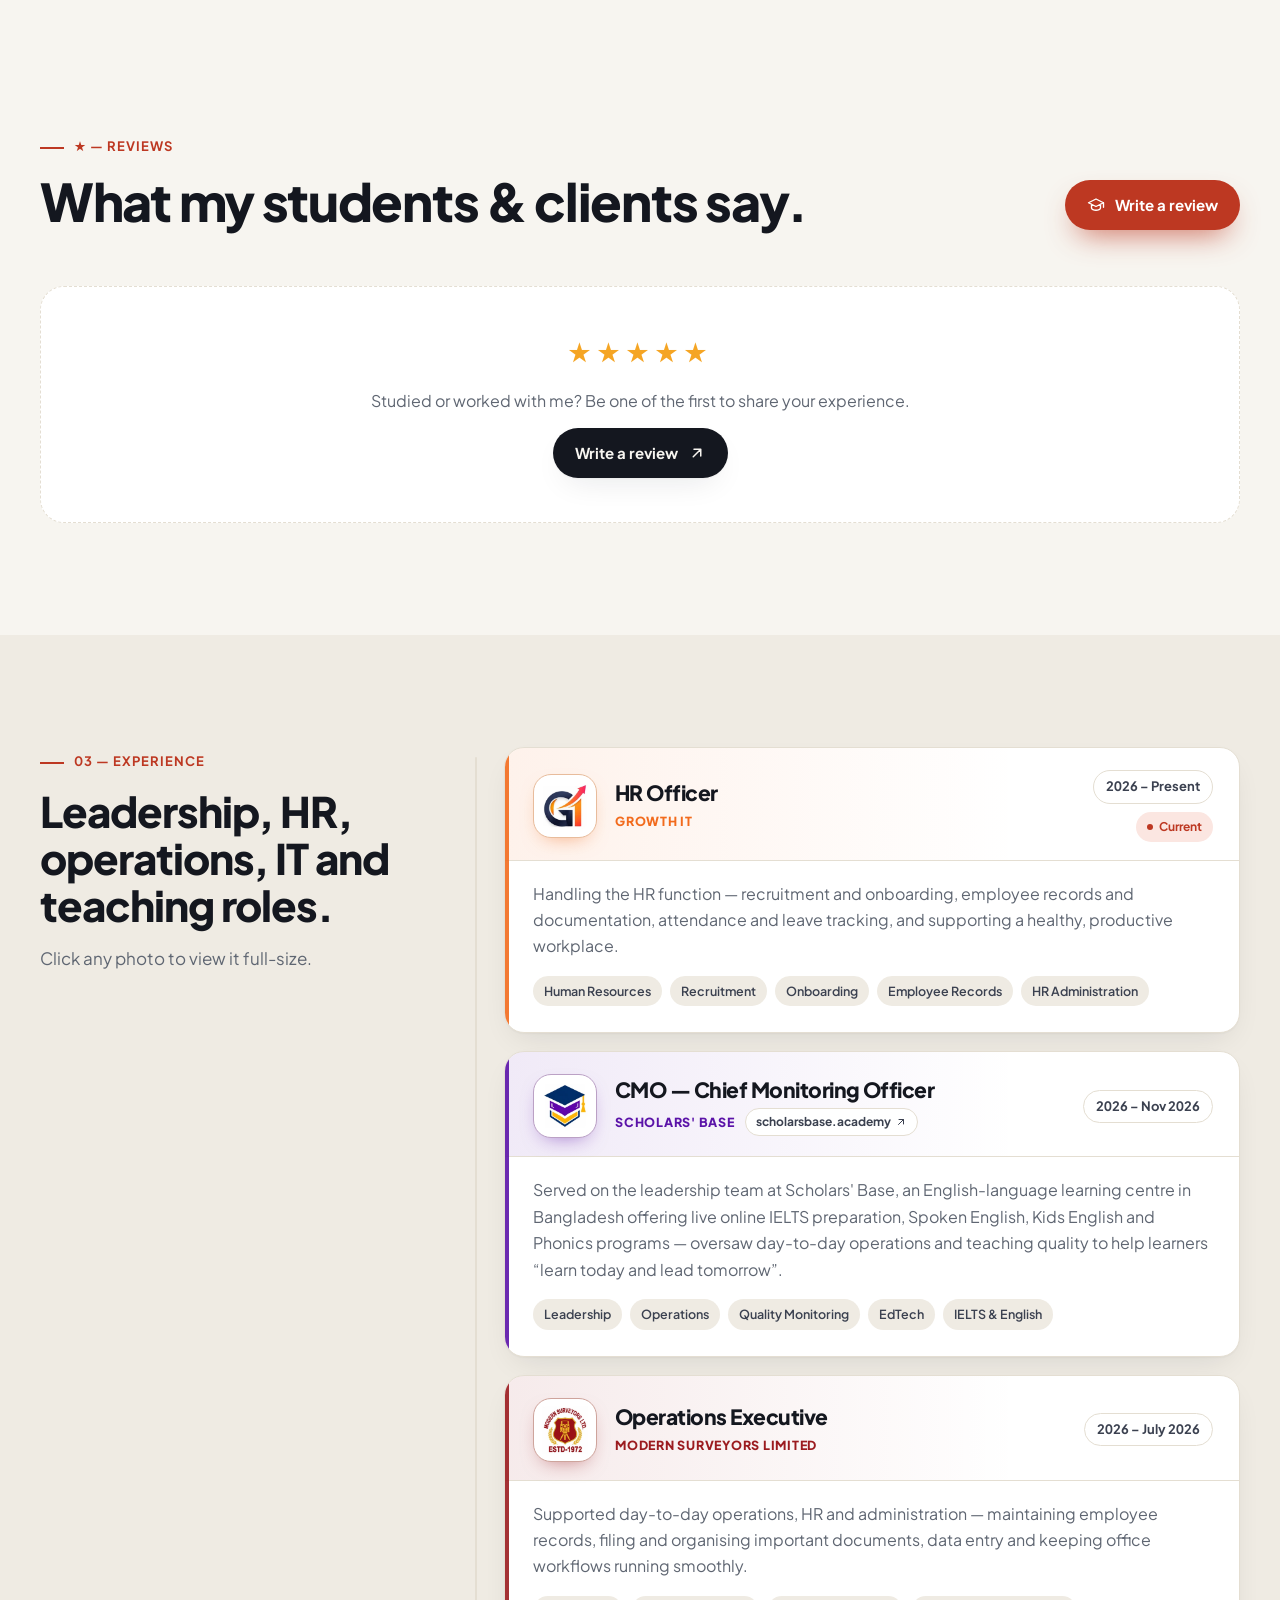
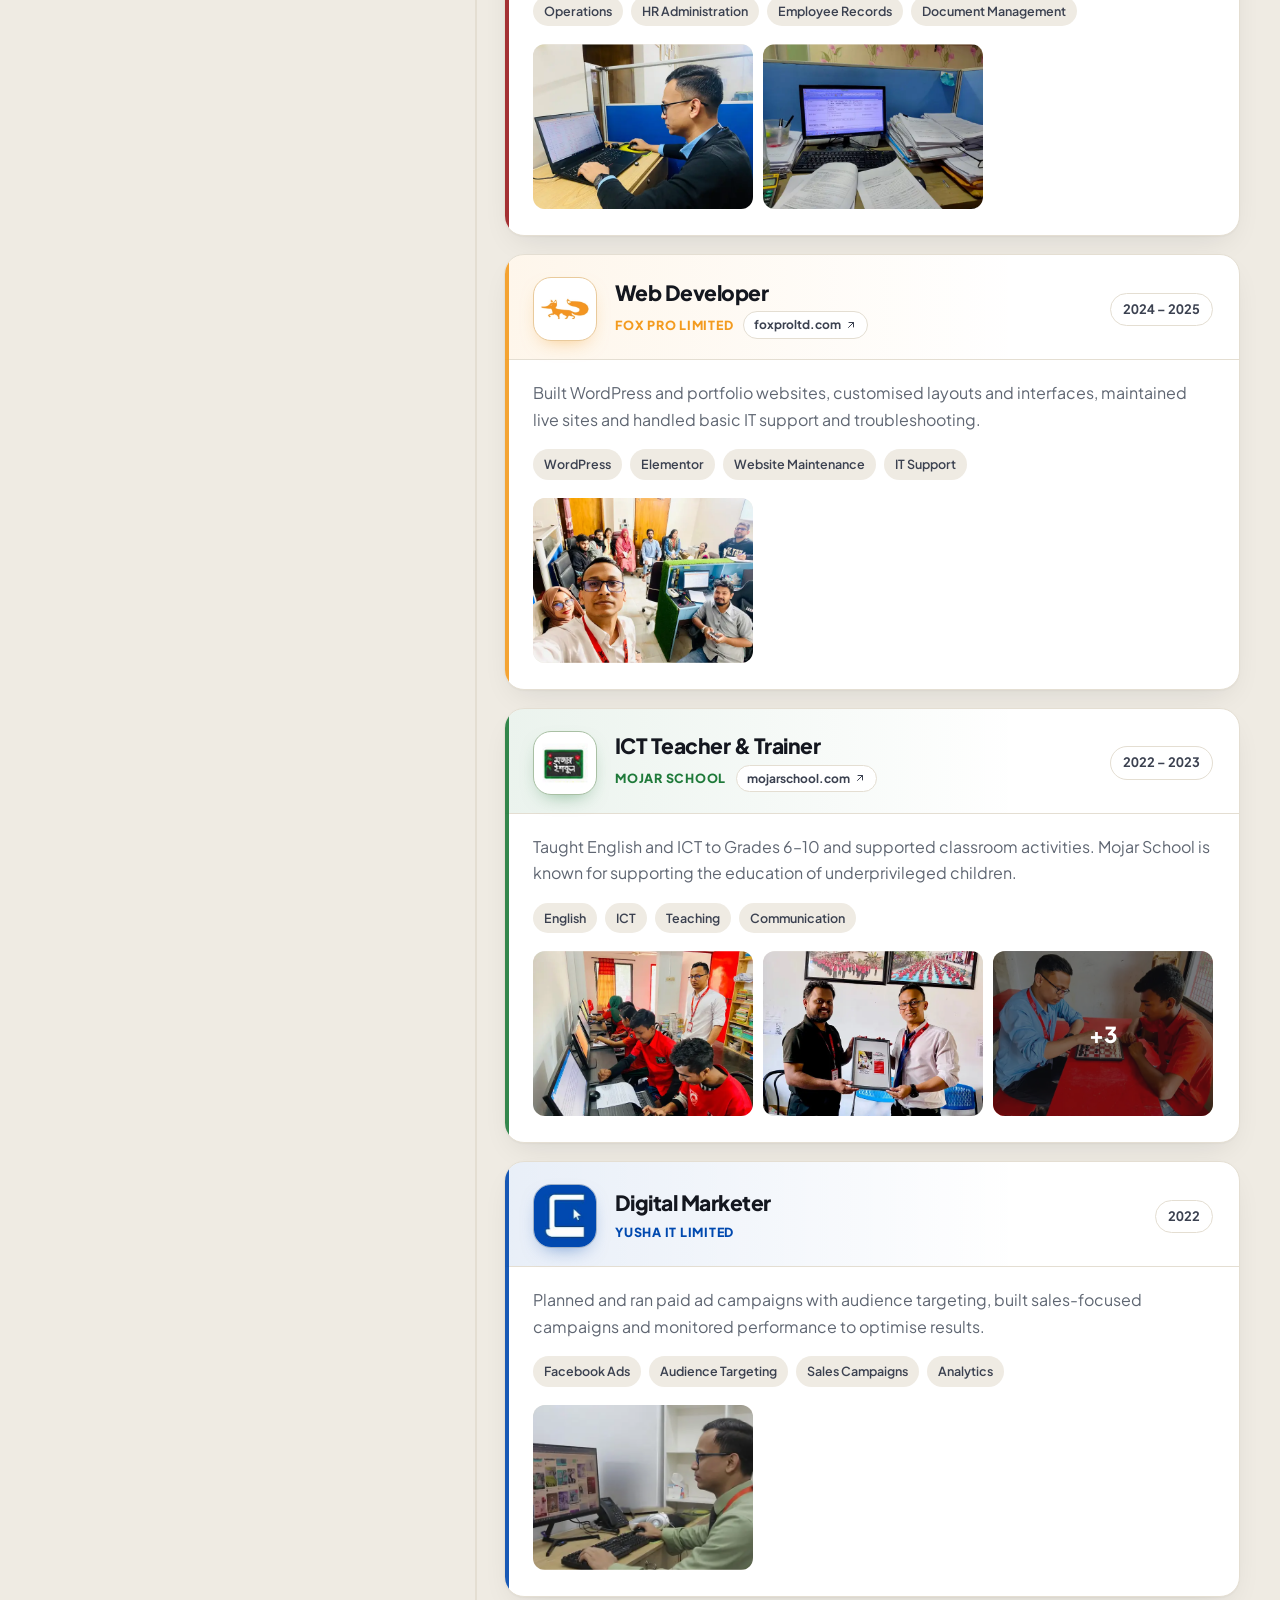
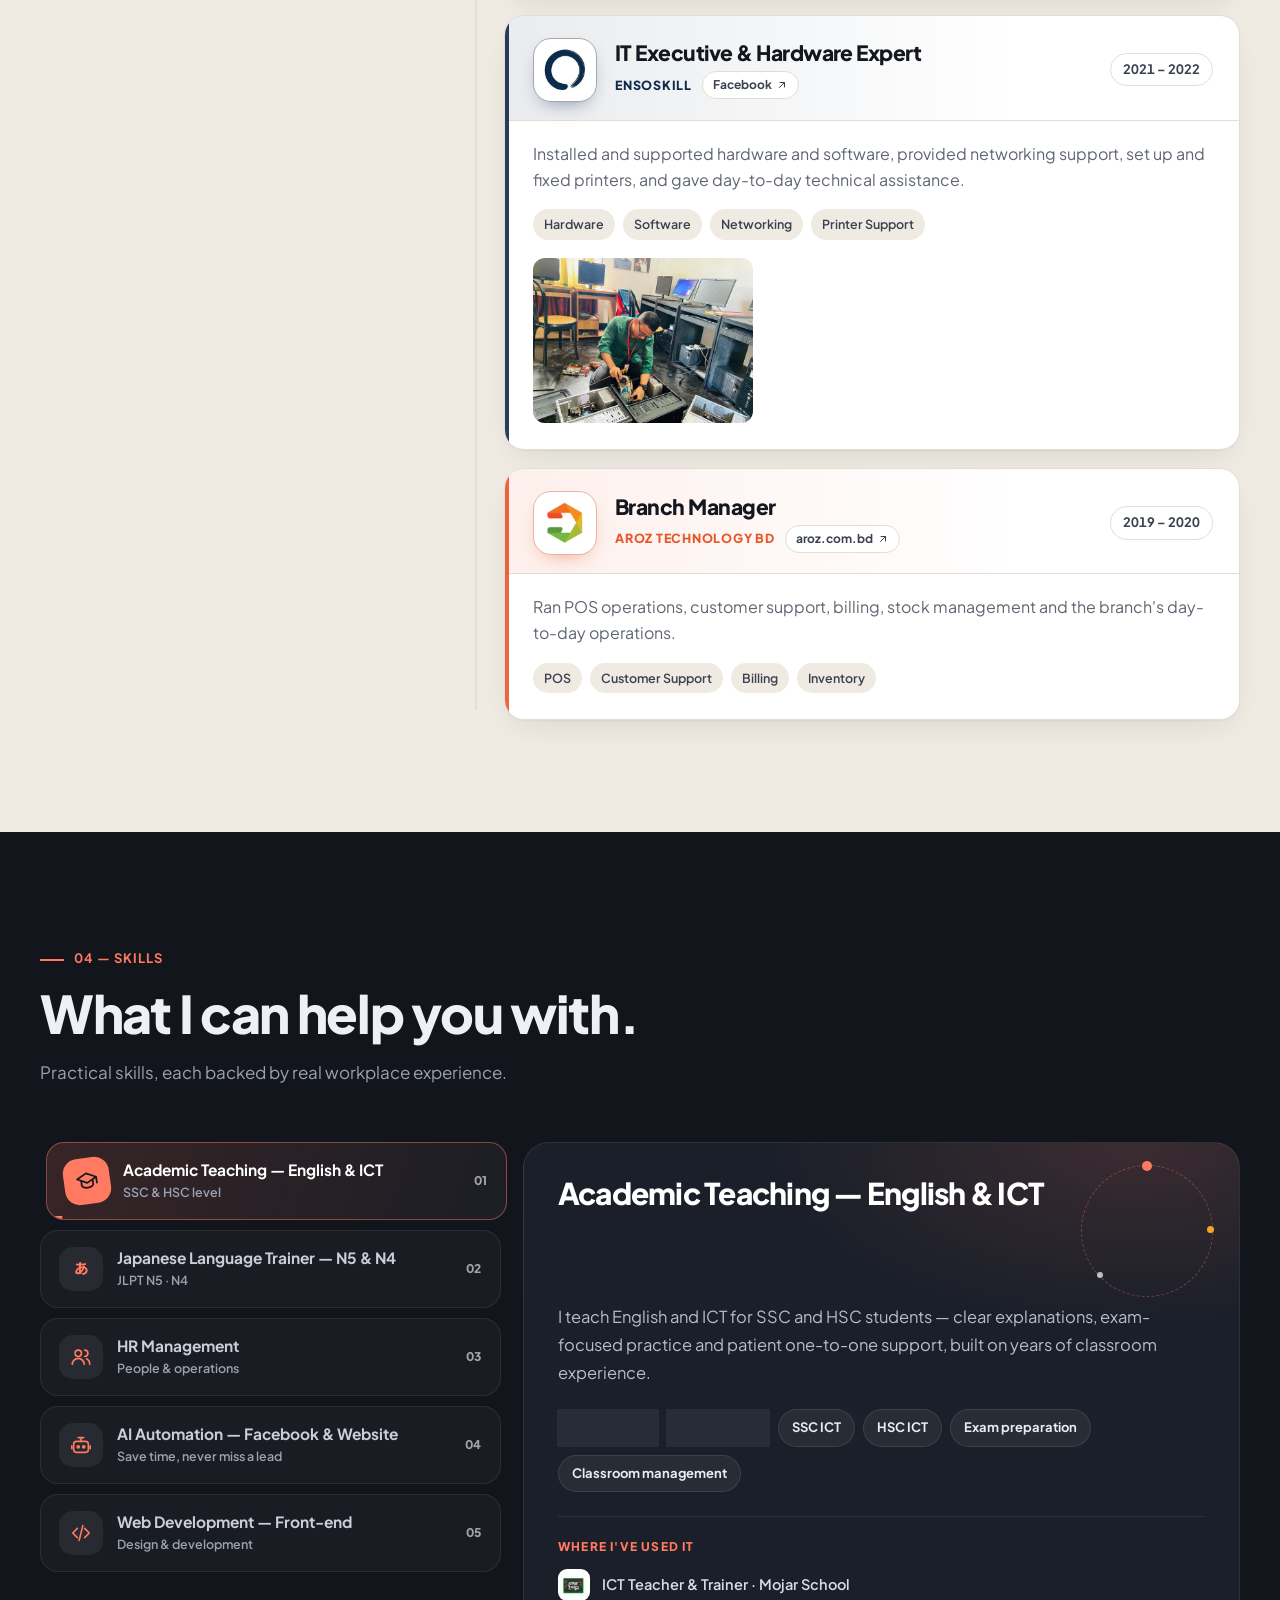
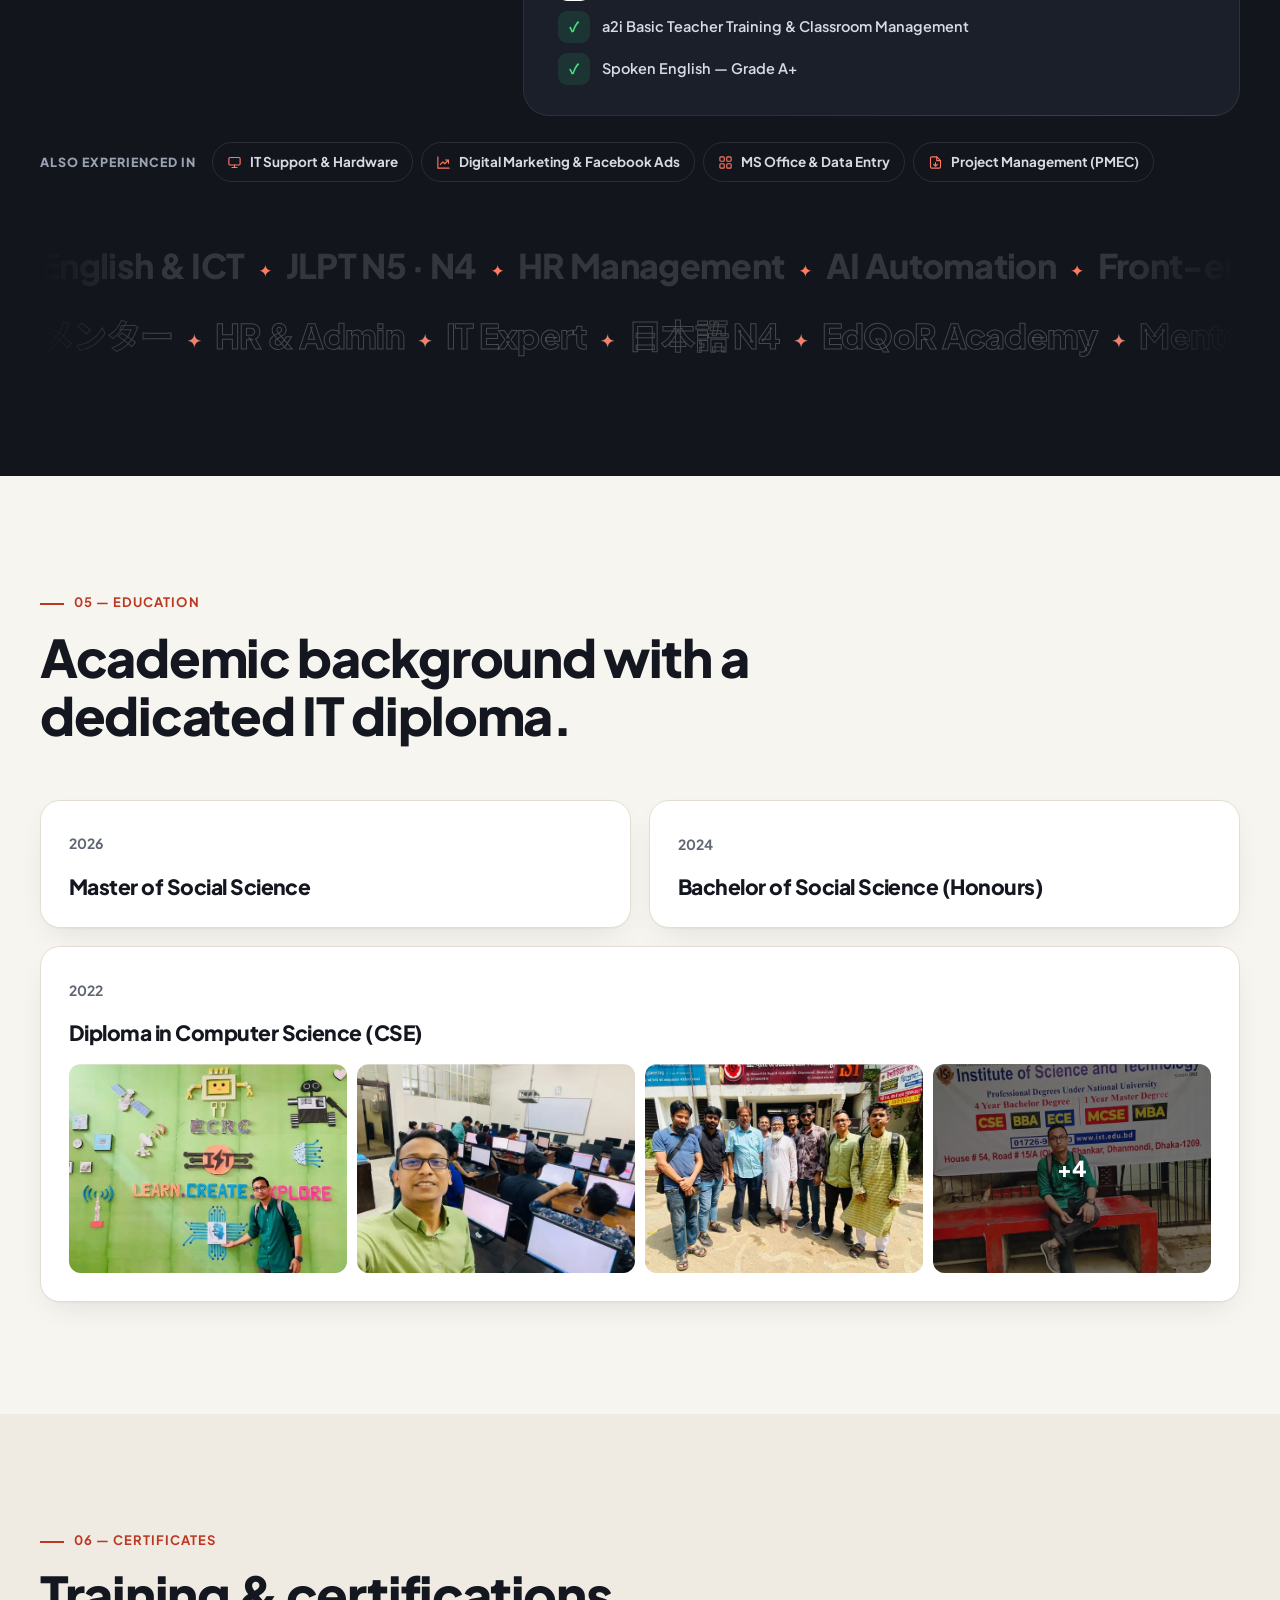
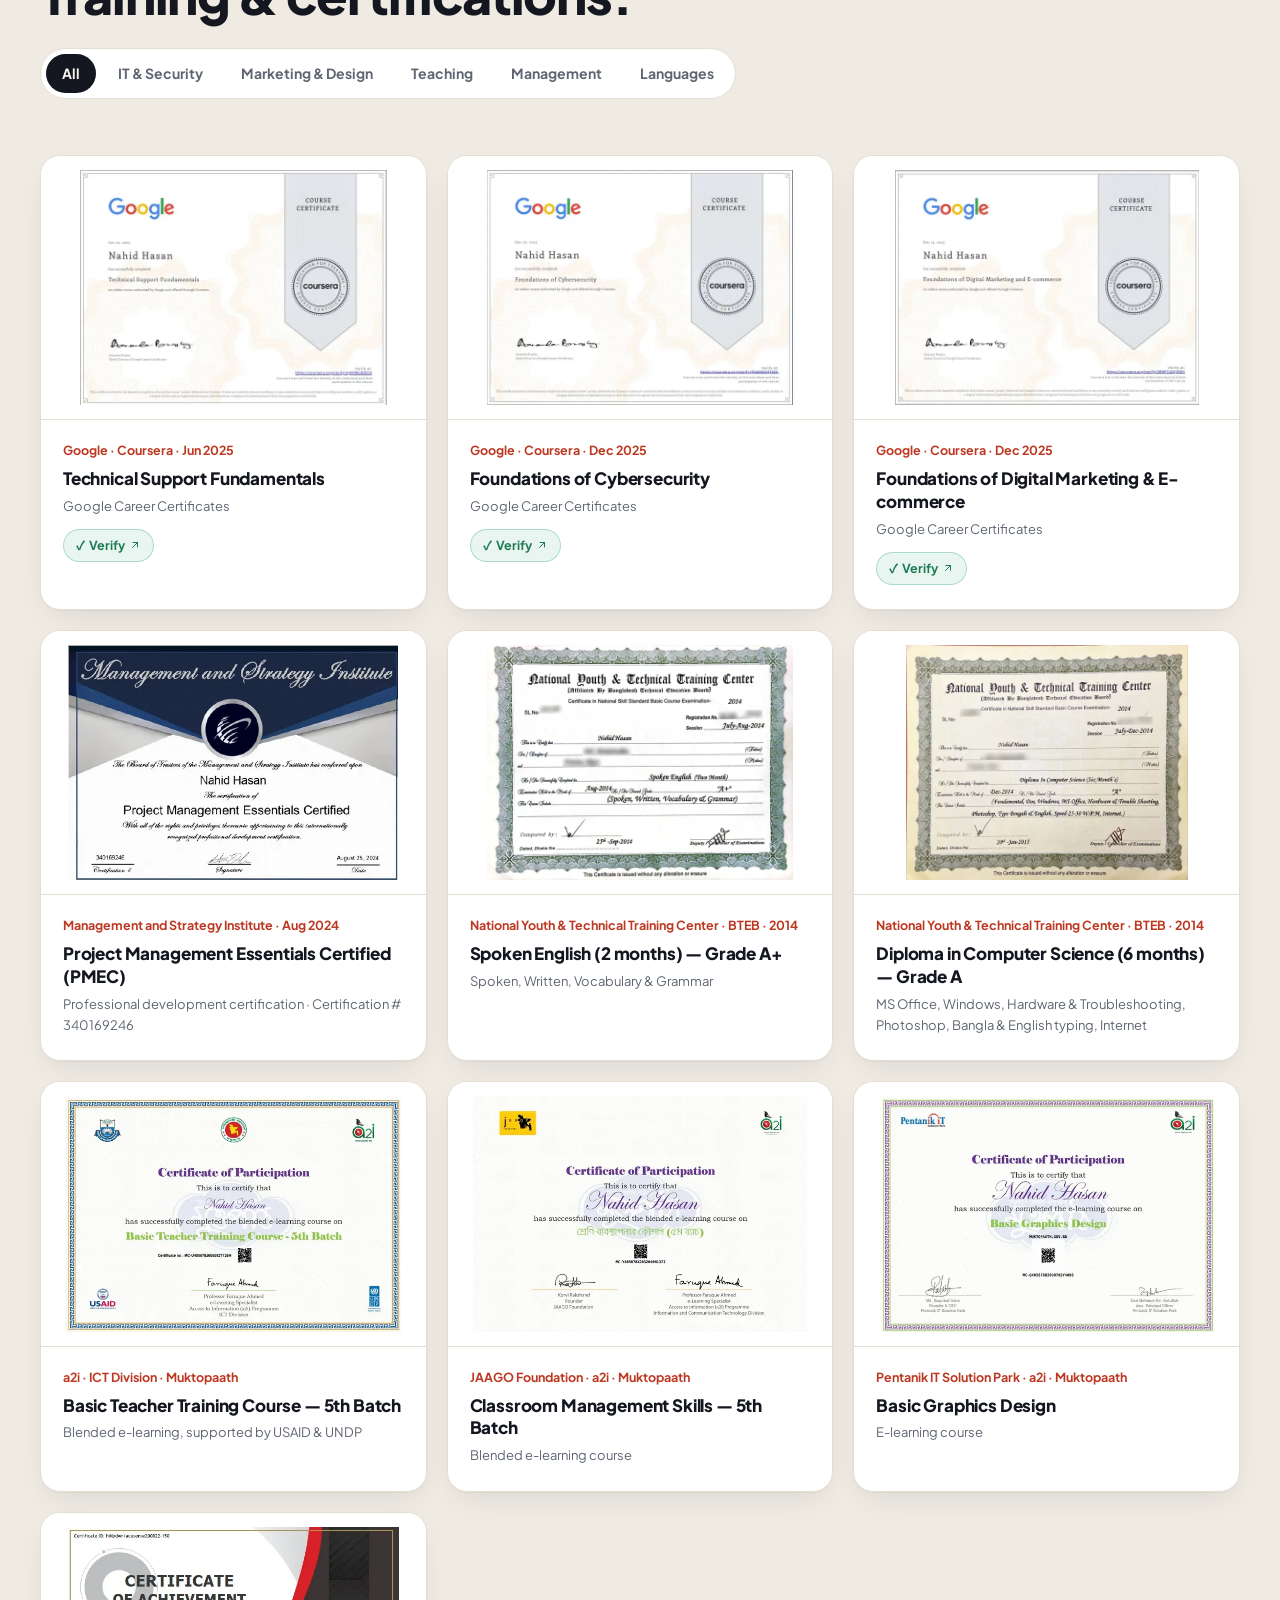
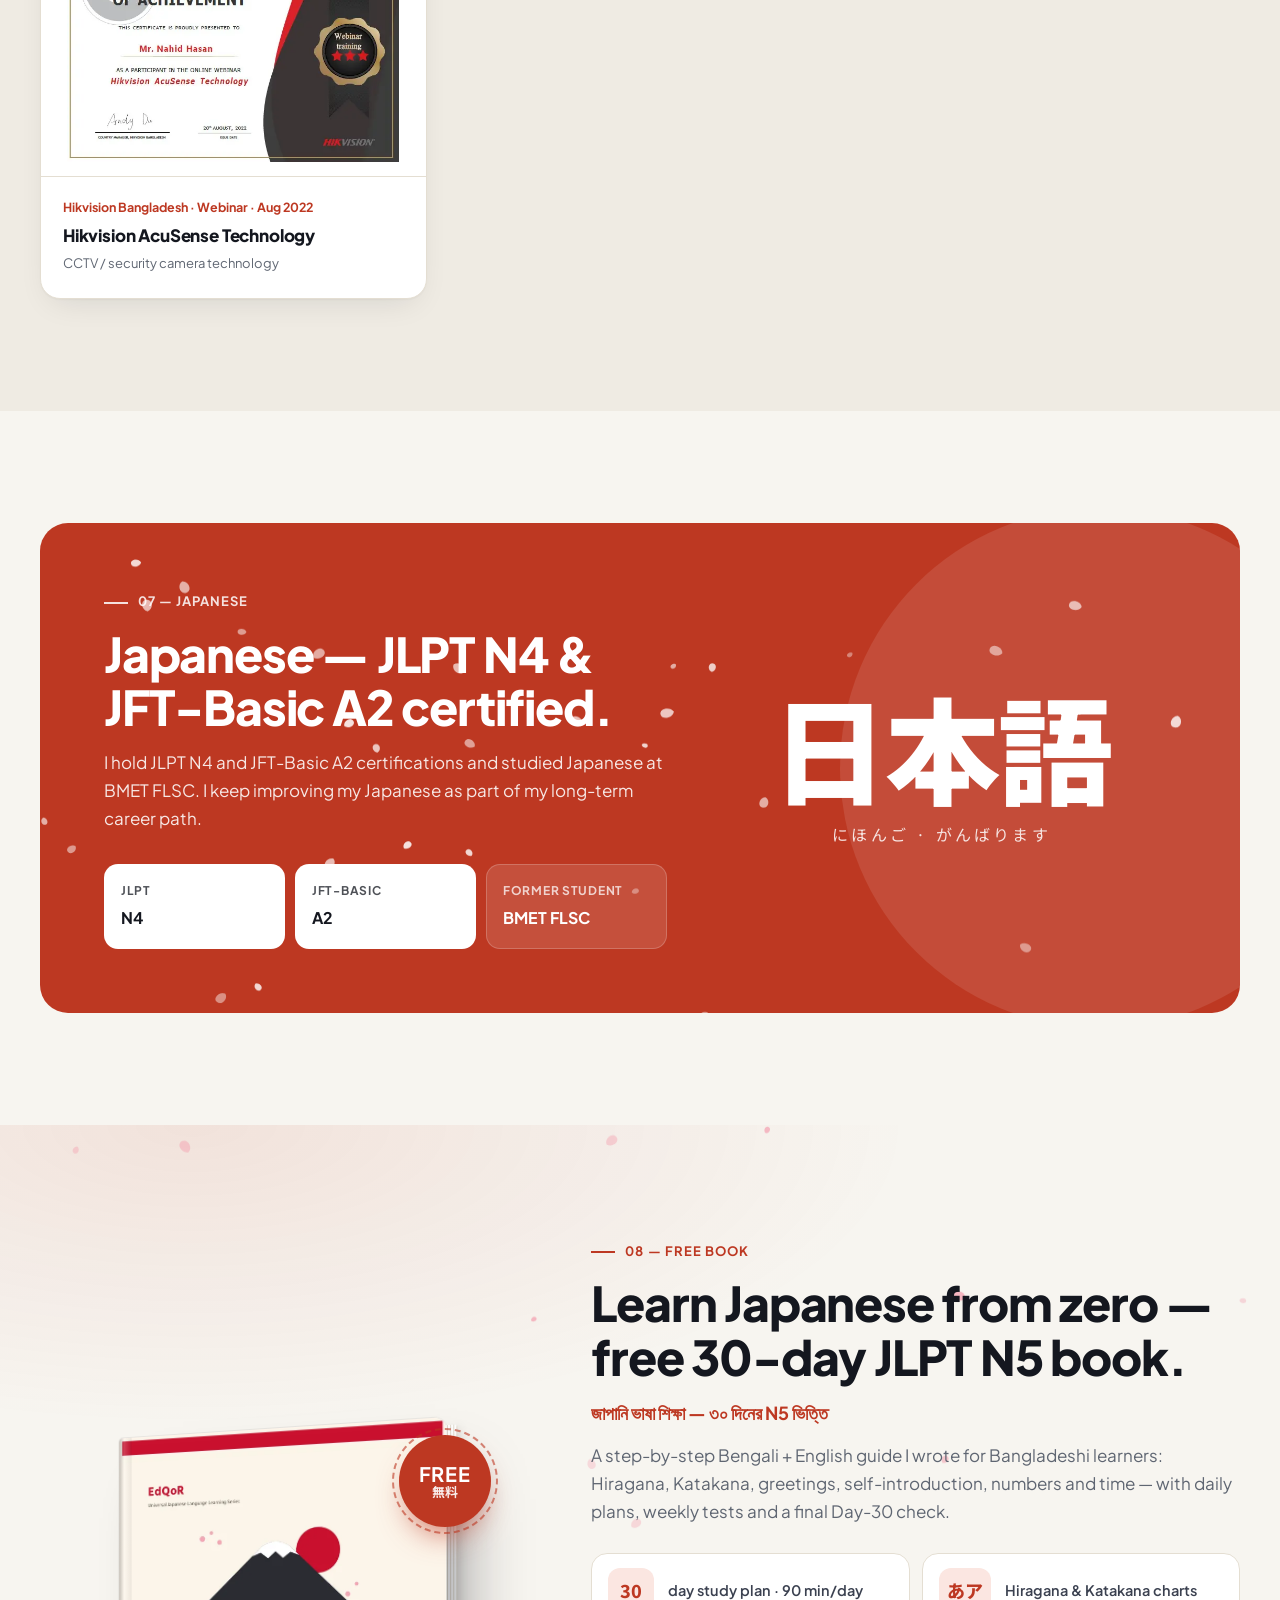
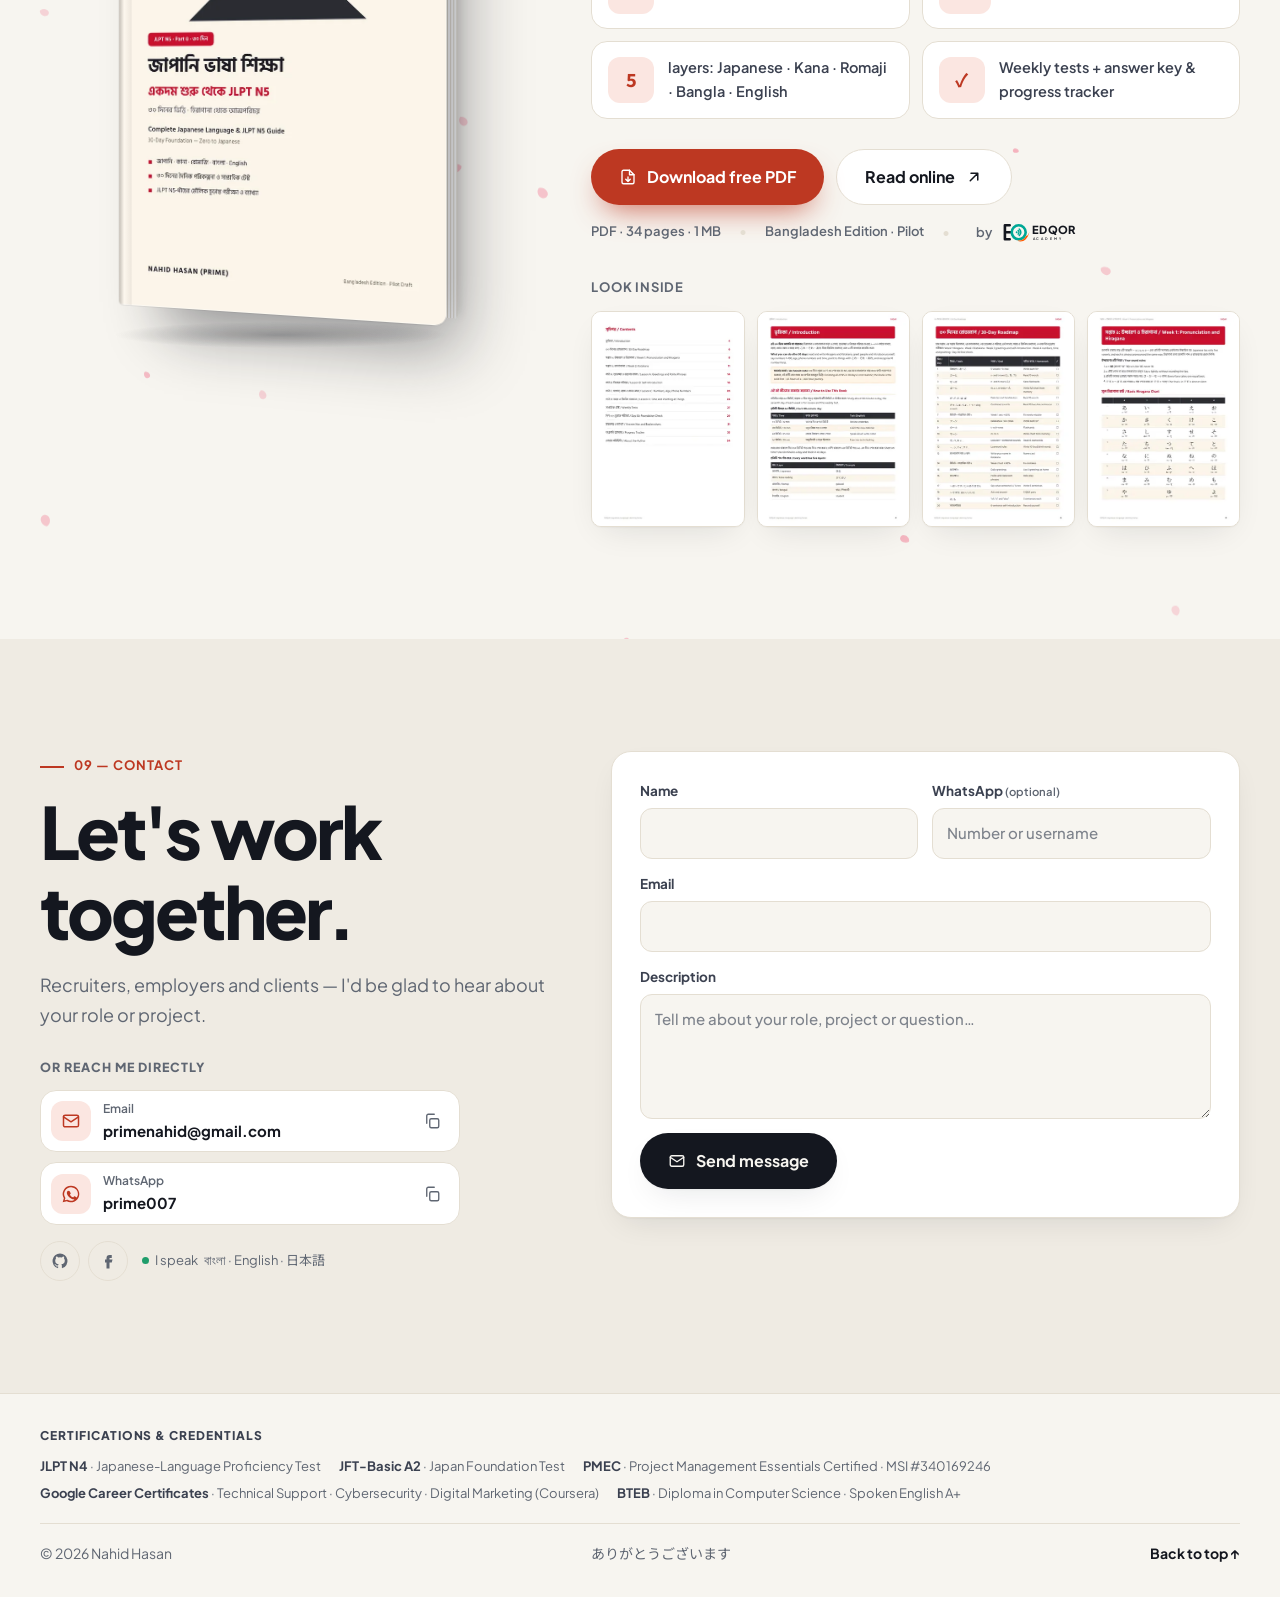
==== commit be005946: "Add files via upload" ====
--- a/index.html
+++ b/index.html
@@ -34,7 +34,7 @@
   <link rel="preload" as="style" href="https://fonts.googleapis.com/css2?family=Plus+Jakarta+Sans:wght@400;500;600;700;800&family=Noto+Sans+JP:wght@400;500;700;900&display=swap">
   <link href="https://fonts.googleapis.com/css2?family=Plus+Jakarta+Sans:wght@400;500;600;700;800&family=Noto+Sans+JP:wght@400;500;700;900&display=swap" rel="stylesheet" media="print" onload="this.media='all'">
   <noscript><link href="https://fonts.googleapis.com/css2?family=Plus+Jakarta+Sans:wght@400;500;600;700;800&family=Noto+Sans+JP:wght@400;500;700;900&display=swap" rel="stylesheet"></noscript>
-  <link rel="preload" as="image" href="assets/images/profile/nahid-hasan-720.webp" imagesrcset="assets/images/profile/nahid-hasan-440.webp 440w, assets/images/profile/nahid-hasan-720.webp 720w" imagesizes="(max-width: 640px) 240px, 440px" fetchpriority="high">
+  <link rel="preload" as="image" href="assets/images/profile/nahid-hasan.webp" imagesrcset="assets/images/profile/nahid-hasan-440.webp 440w, assets/images/profile/nahid-hasan.webp 720w" imagesizes="(max-width: 640px) 240px, 440px" fetchpriority="high">
   <link rel="stylesheet" href="assets/css/style.css">
 
   <!-- Apply saved theme before paint to avoid a flash -->
@@ -215,7 +215,7 @@
         <div class="hero__visual">
           <div class="portrait">
             <div class="portrait__ring" aria-hidden="true"></div>
-            <img src="assets/images/profile/nahid-hasan-720.webp" srcset="assets/images/profile/nahid-hasan-440.webp 440w, assets/images/profile/nahid-hasan-720.webp 720w" sizes="(max-width: 640px) 240px, 440px" alt="Portrait of Nahid Hasan" width="720" height="720" fetchpriority="high" decoding="async">
+            <img src="assets/images/profile/nahid-hasan.webp" srcset="assets/images/profile/nahid-hasan-440.webp 440w, assets/images/profile/nahid-hasan.webp 720w" onerror="if(this.srcset){this.removeAttribute('srcset');this.src='assets/images/profile/nahid-hasan.webp';}" sizes="(max-width: 640px) 240px, 440px" alt="Portrait of Nahid Hasan" width="720" height="720" fetchpriority="high" decoding="async">
             <div class="portrait__orbit" aria-hidden="true">
               <span class="orb orb--1"><svg viewBox="0 0 200 160"><use href="#edqor-mark"/></svg></span>
               <span class="orb orb--2"><img src="assets/images/brand/projukti-bari-mark.webp" alt=""></span>
@@ -286,7 +286,7 @@
           <p data-i18n="ven.lead">Education and digital services — built to help learners and businesses in Bangladesh grow.</p>
         </header>
         <section class="founder reveal" id="founder" aria-label="Founder">
-          <img class="founder__photo" src="assets/images/profile/nahid-hasan-440.webp" alt="Nahid Hasan (Prime)" width="96" height="96" loading="lazy">
+          <img class="founder__photo" src="assets/images/profile/nahid-hasan.webp" alt="Nahid Hasan (Prime)" width="96" height="96" loading="lazy">
           <div class="founder__info">
             <span class="founder__label" data-i18n="ven.behind">Founder &amp; team lead</span>
             <h3>Nahid Hasan <span>(Prime)</span></h3>
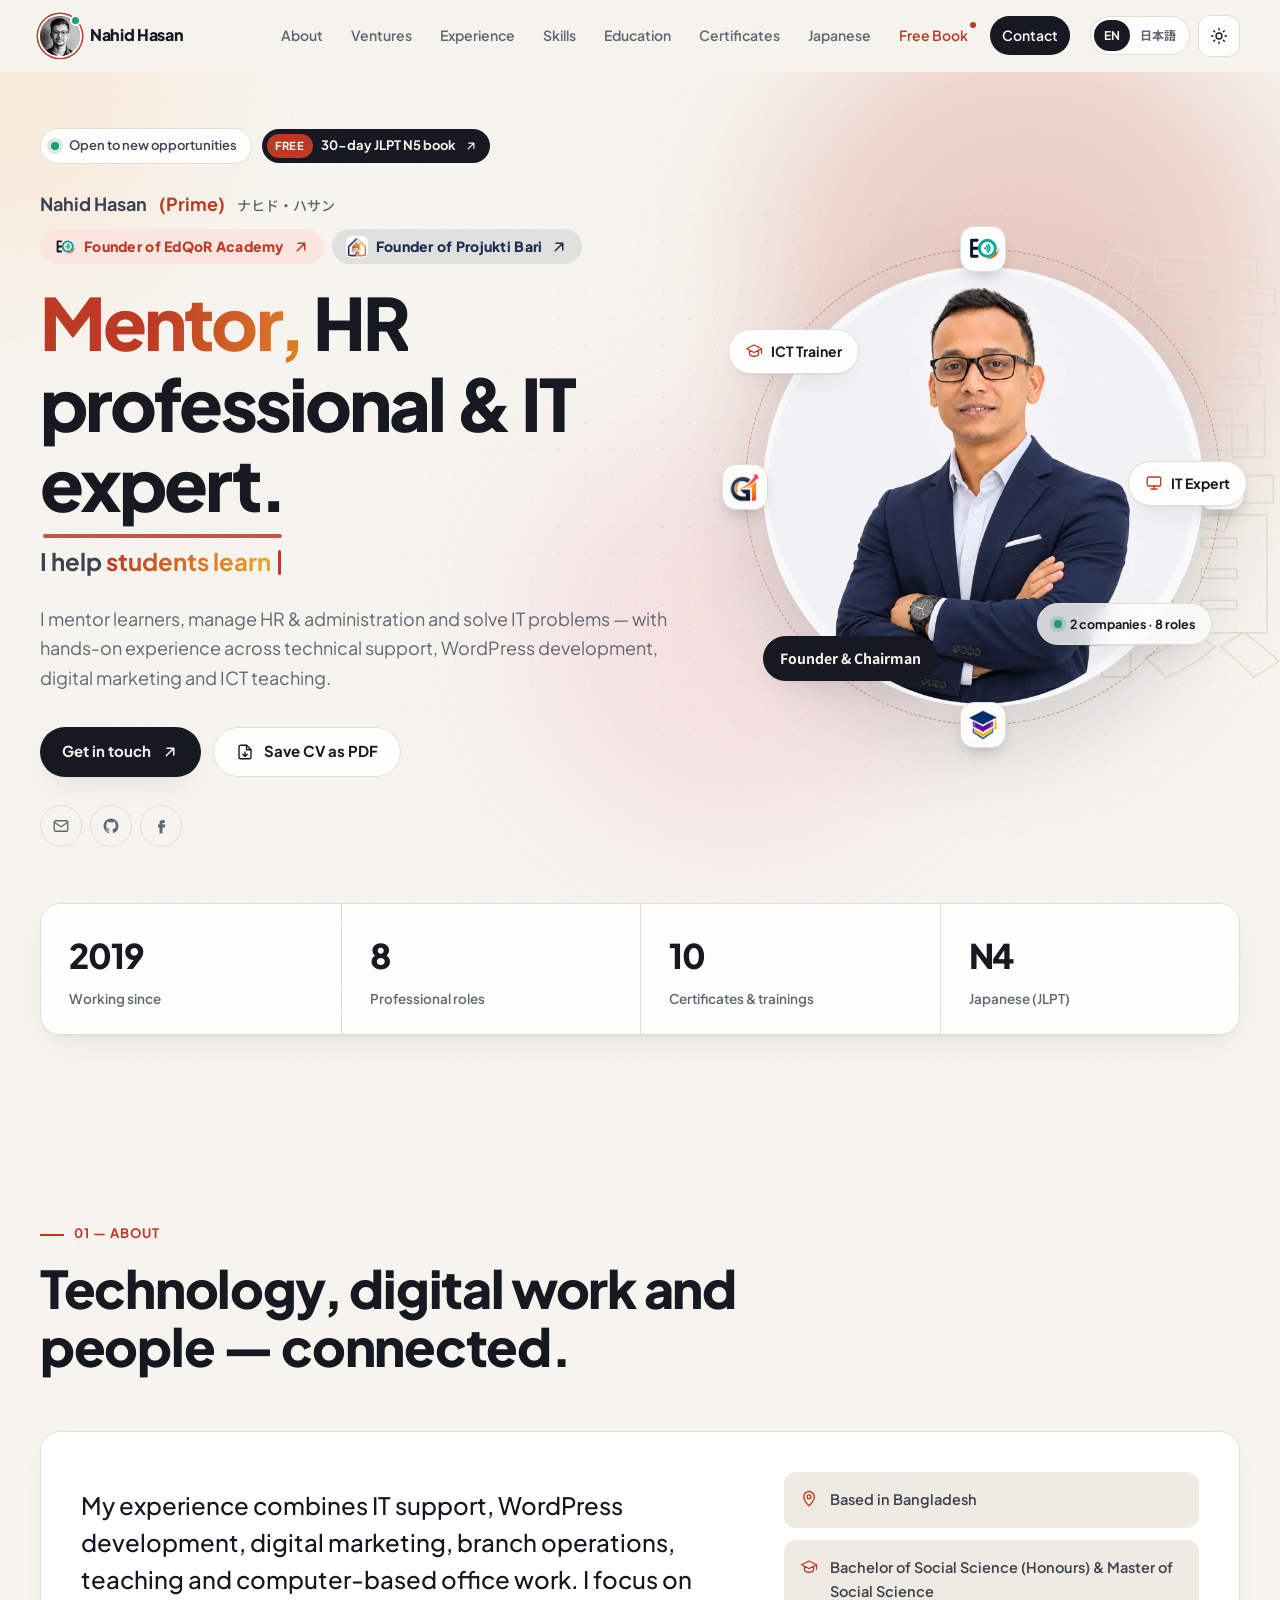
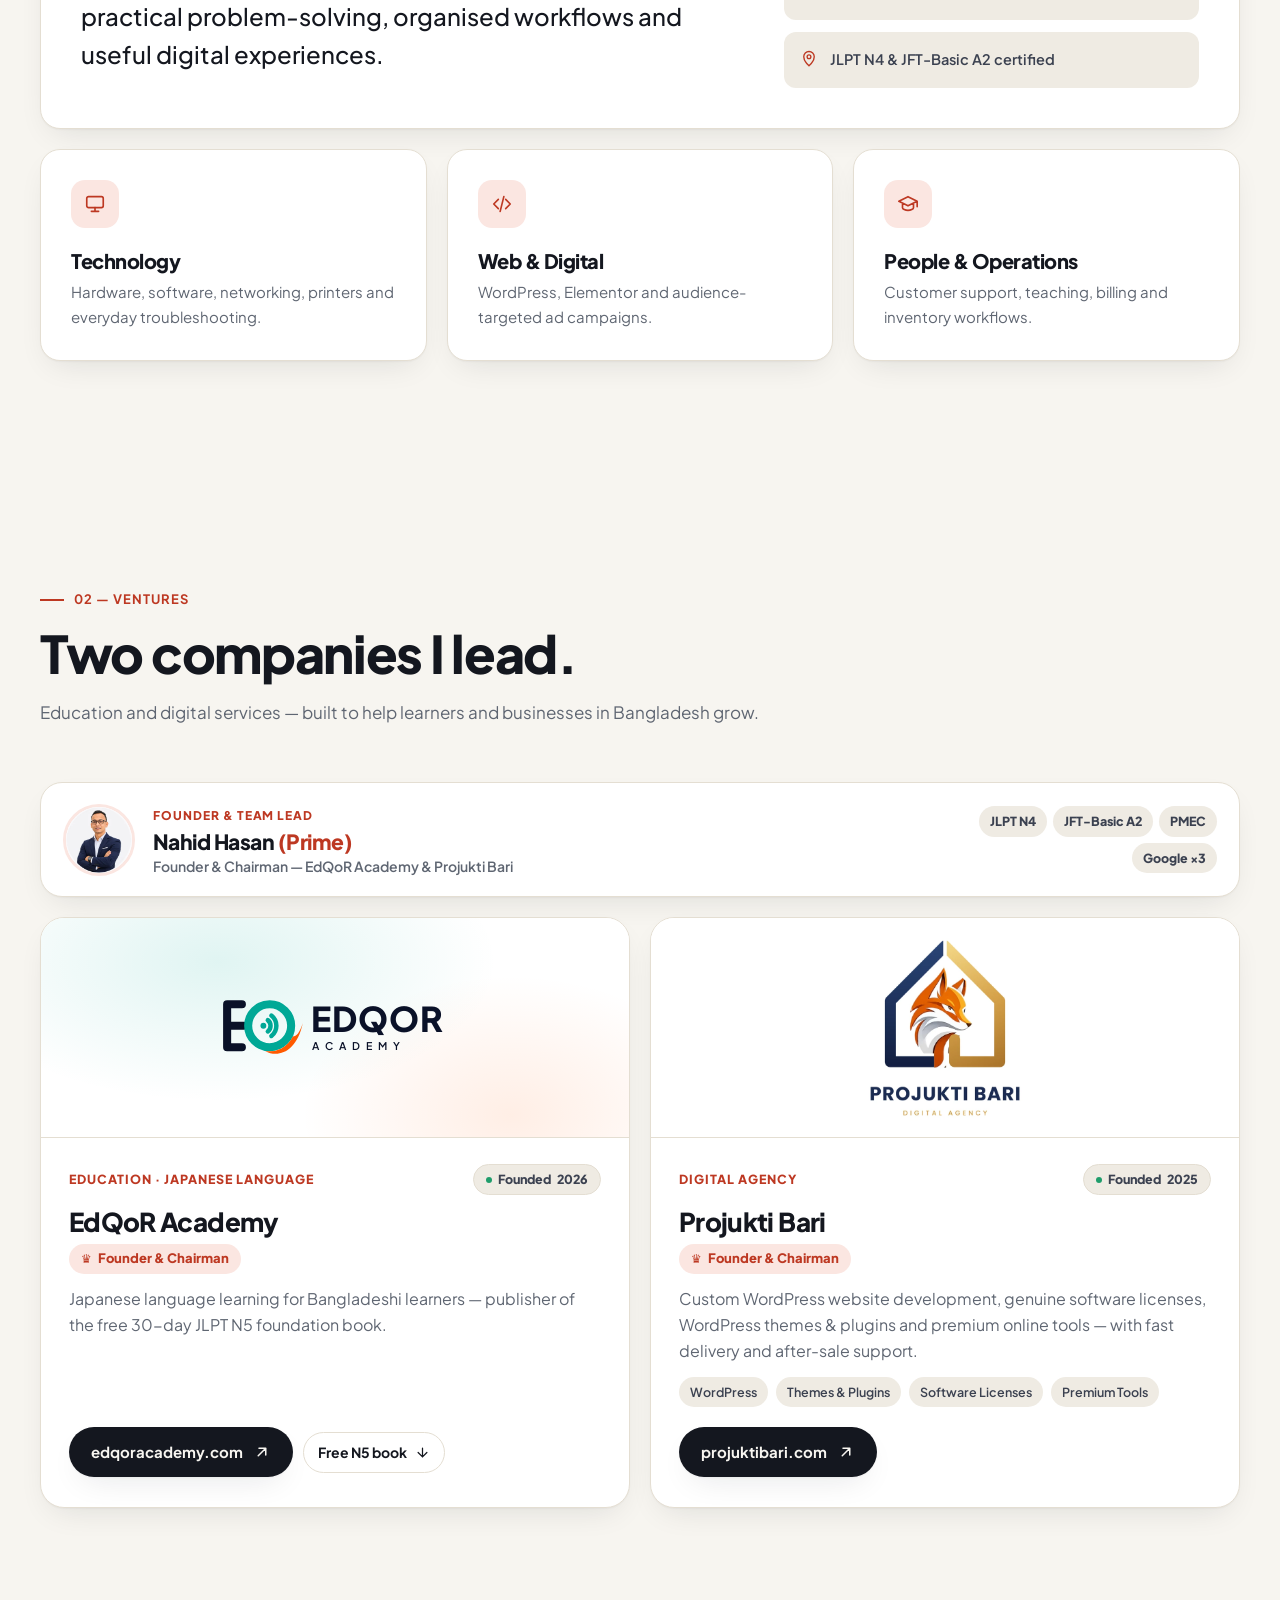
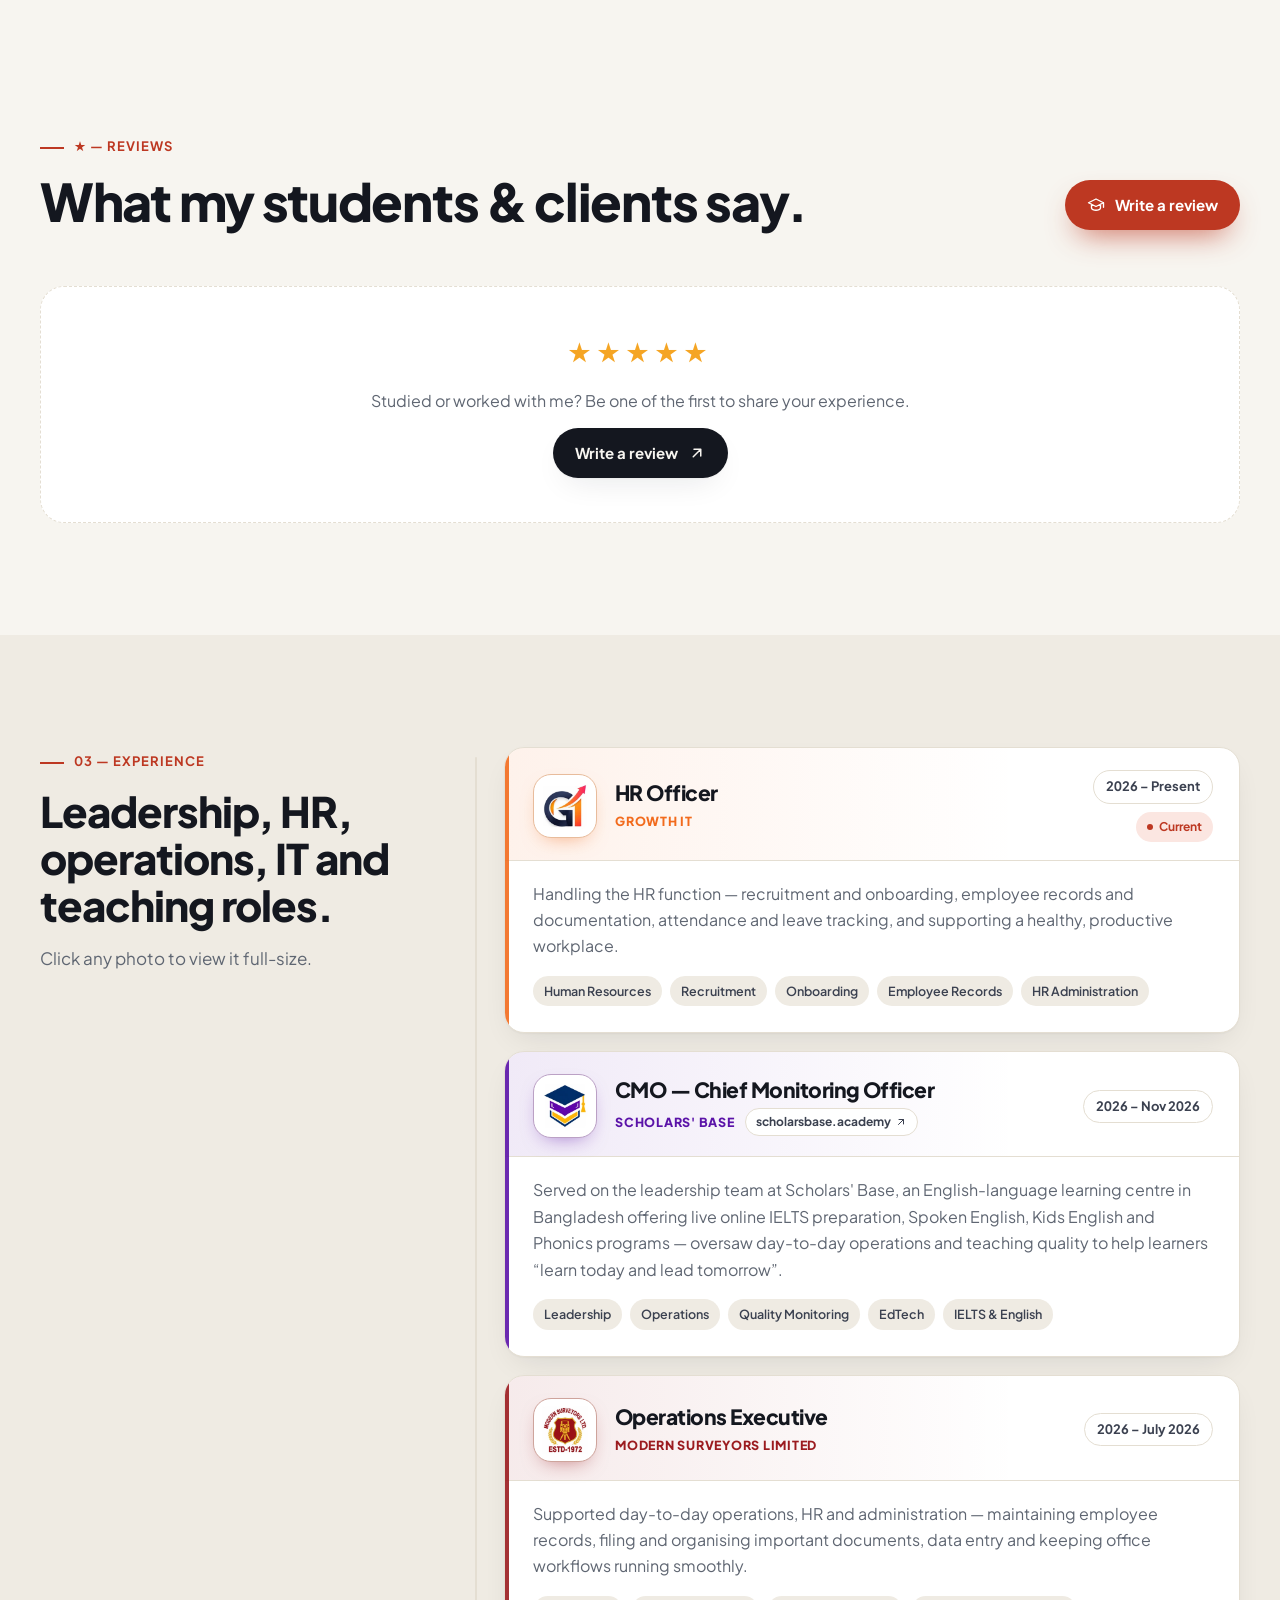
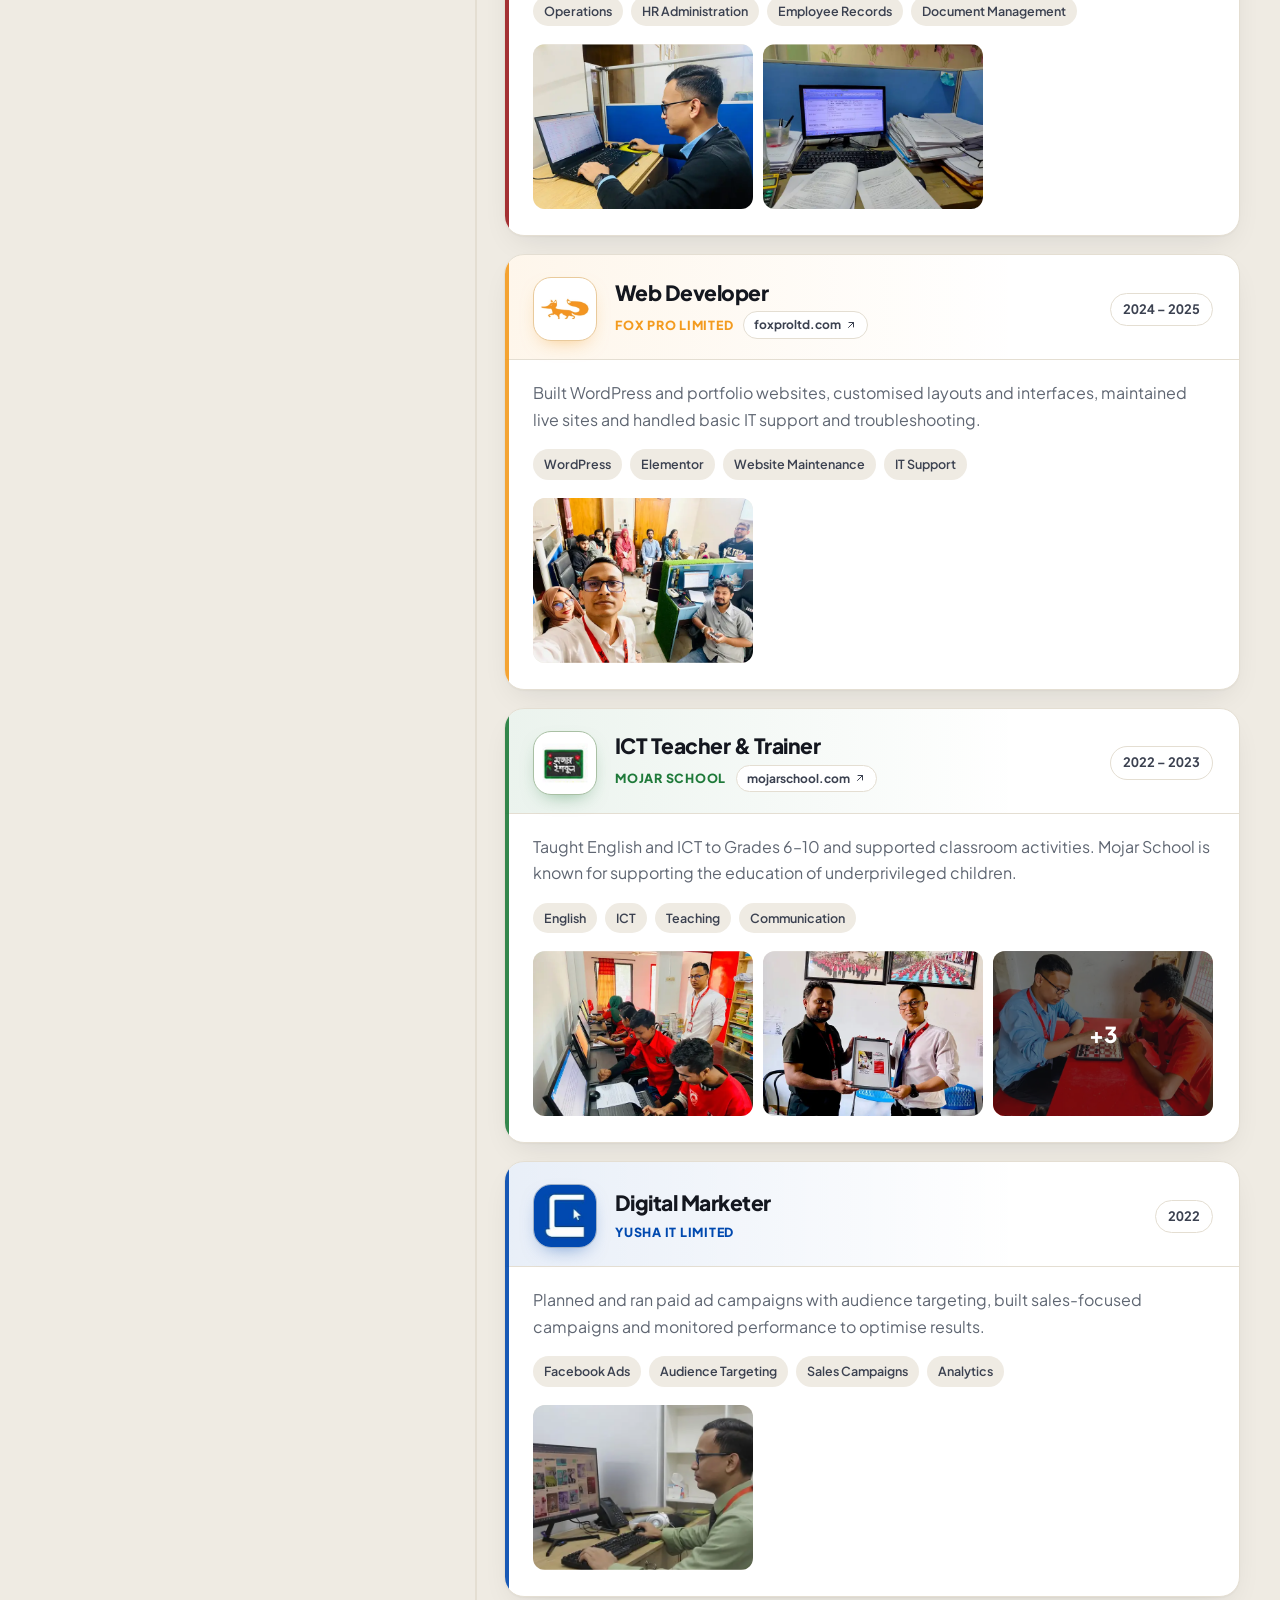
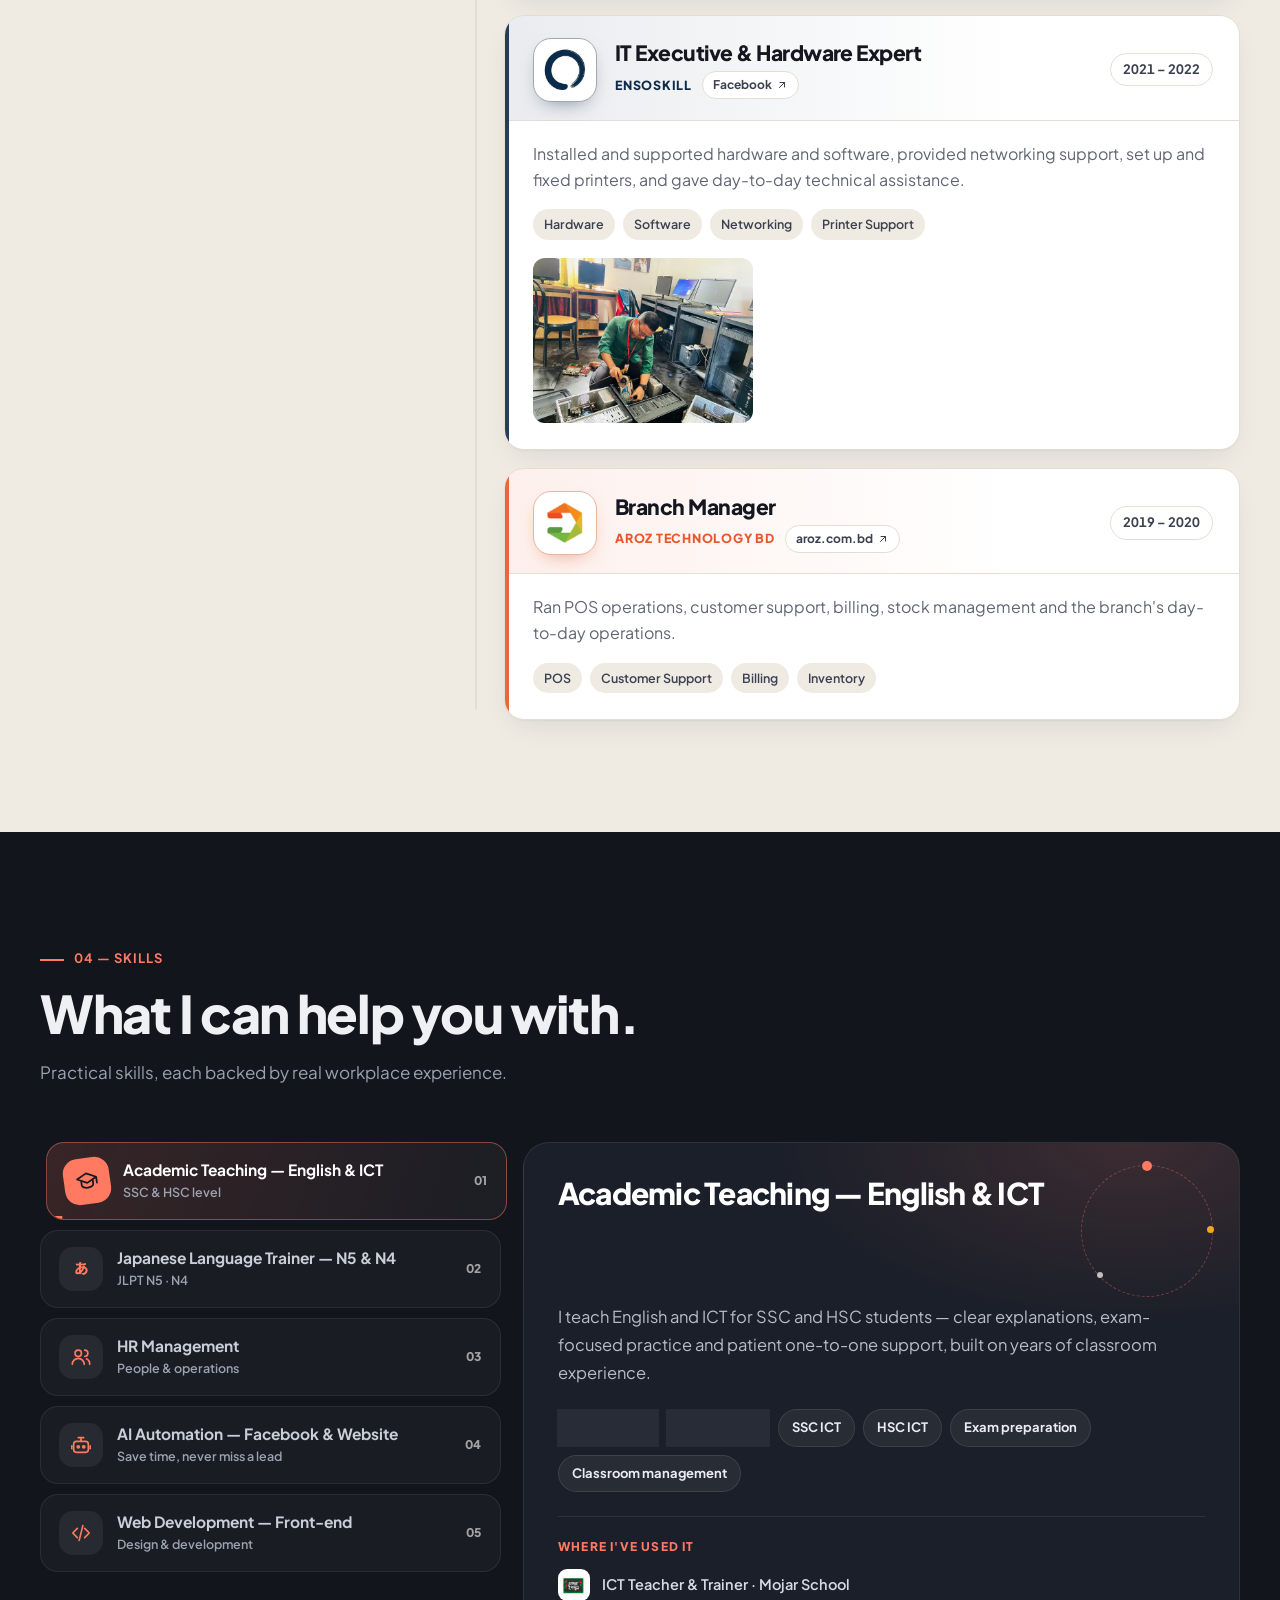
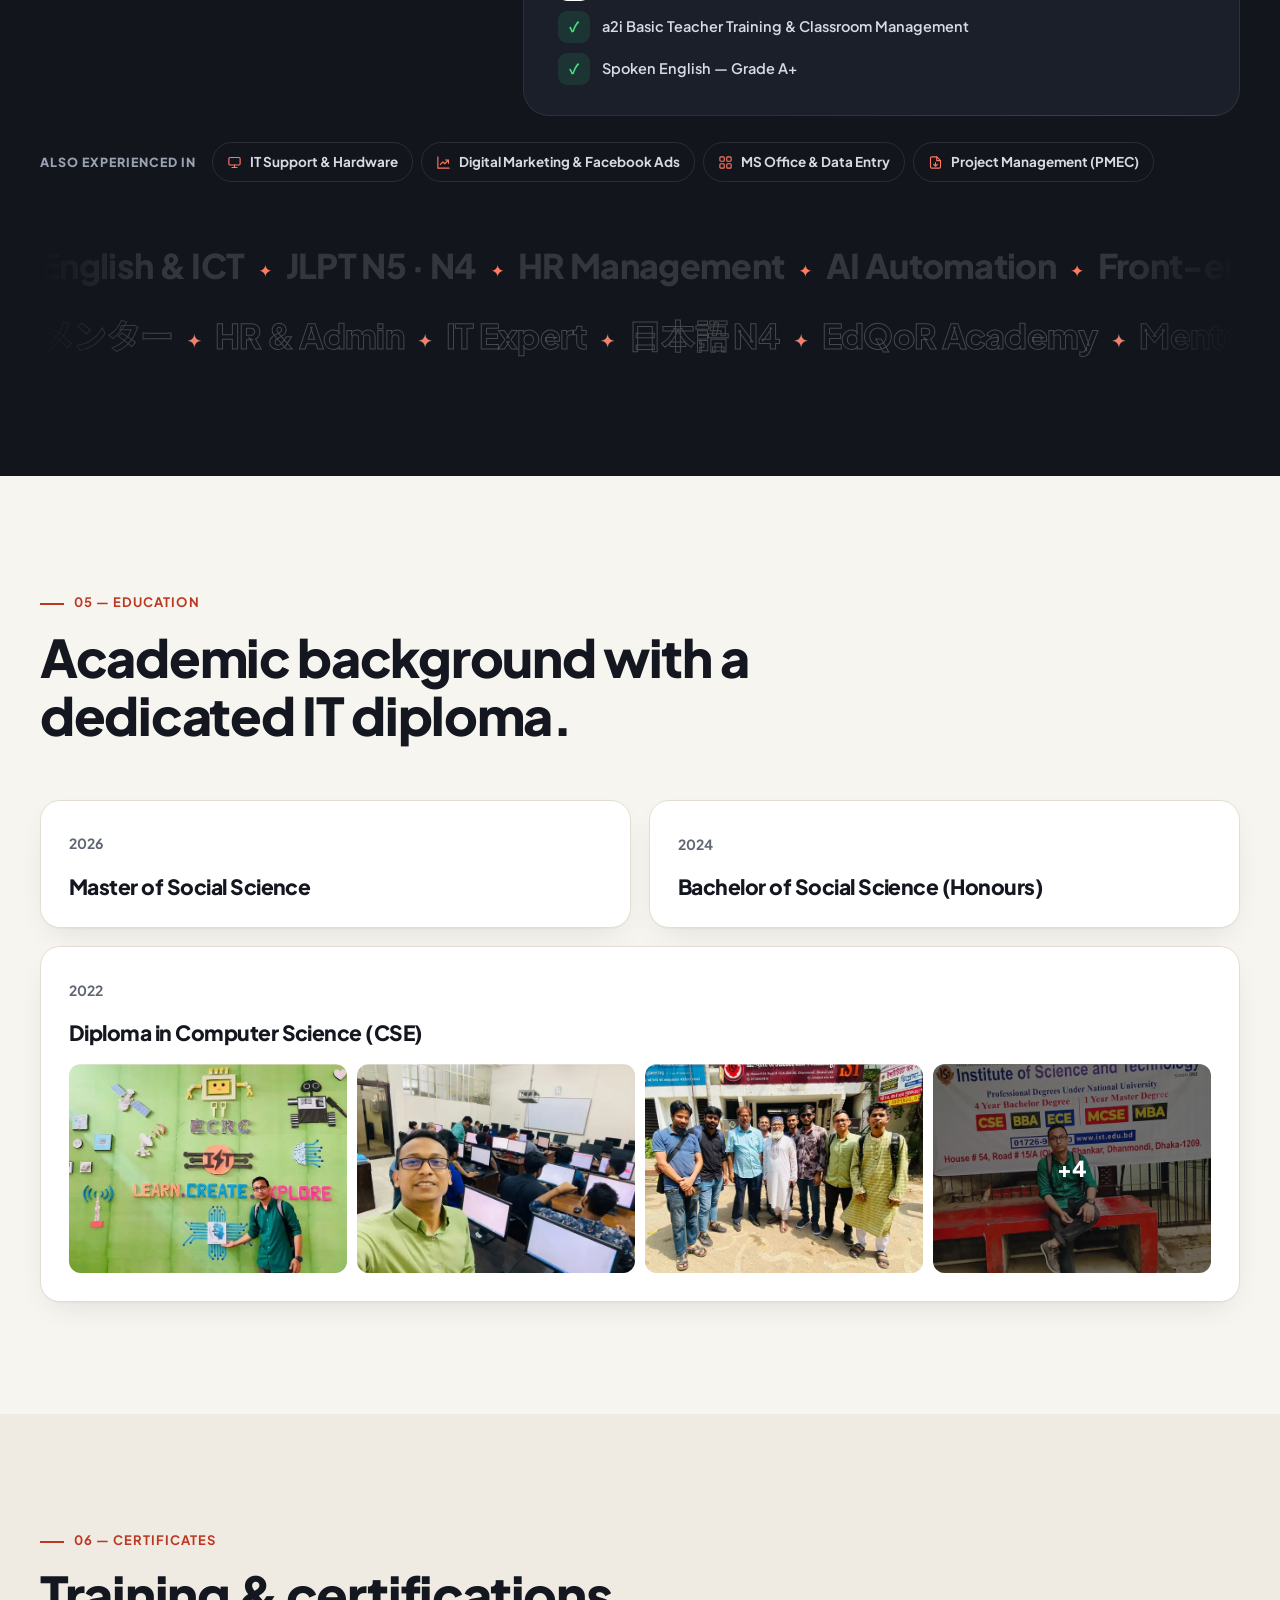
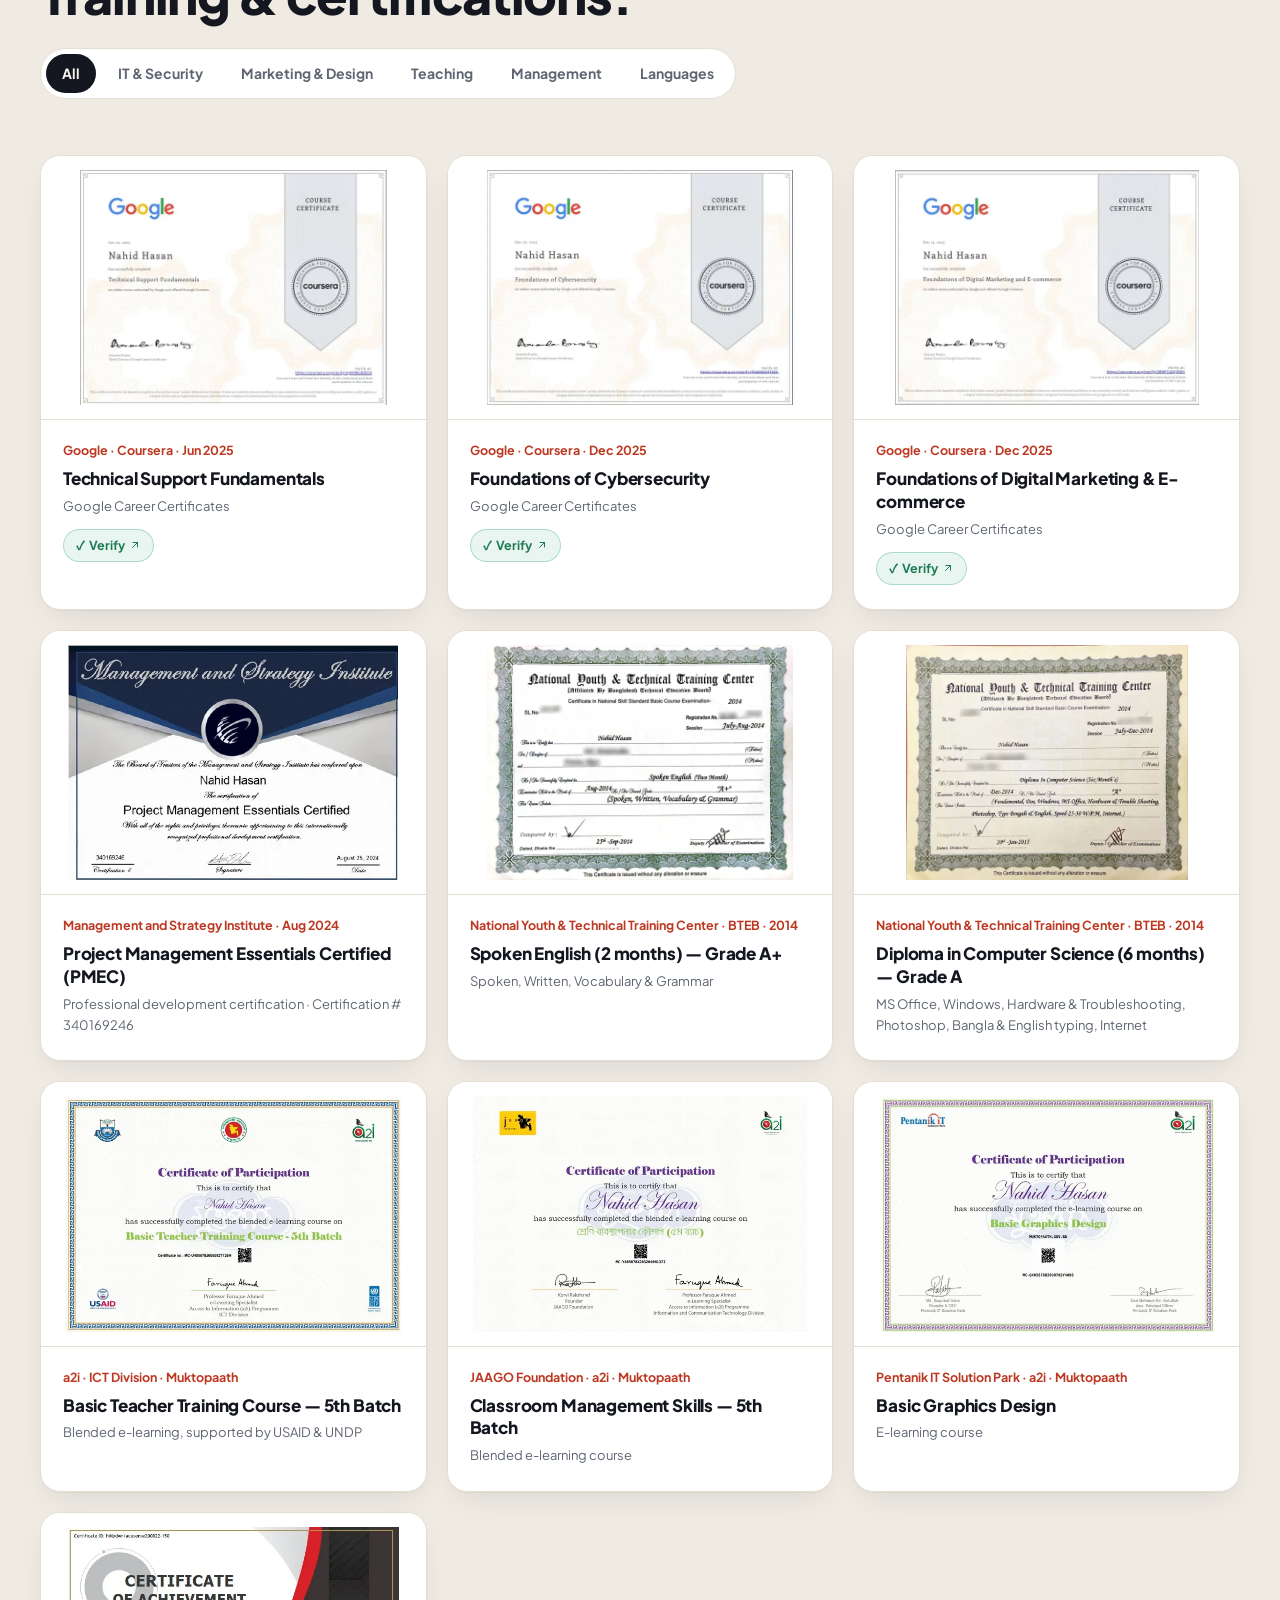
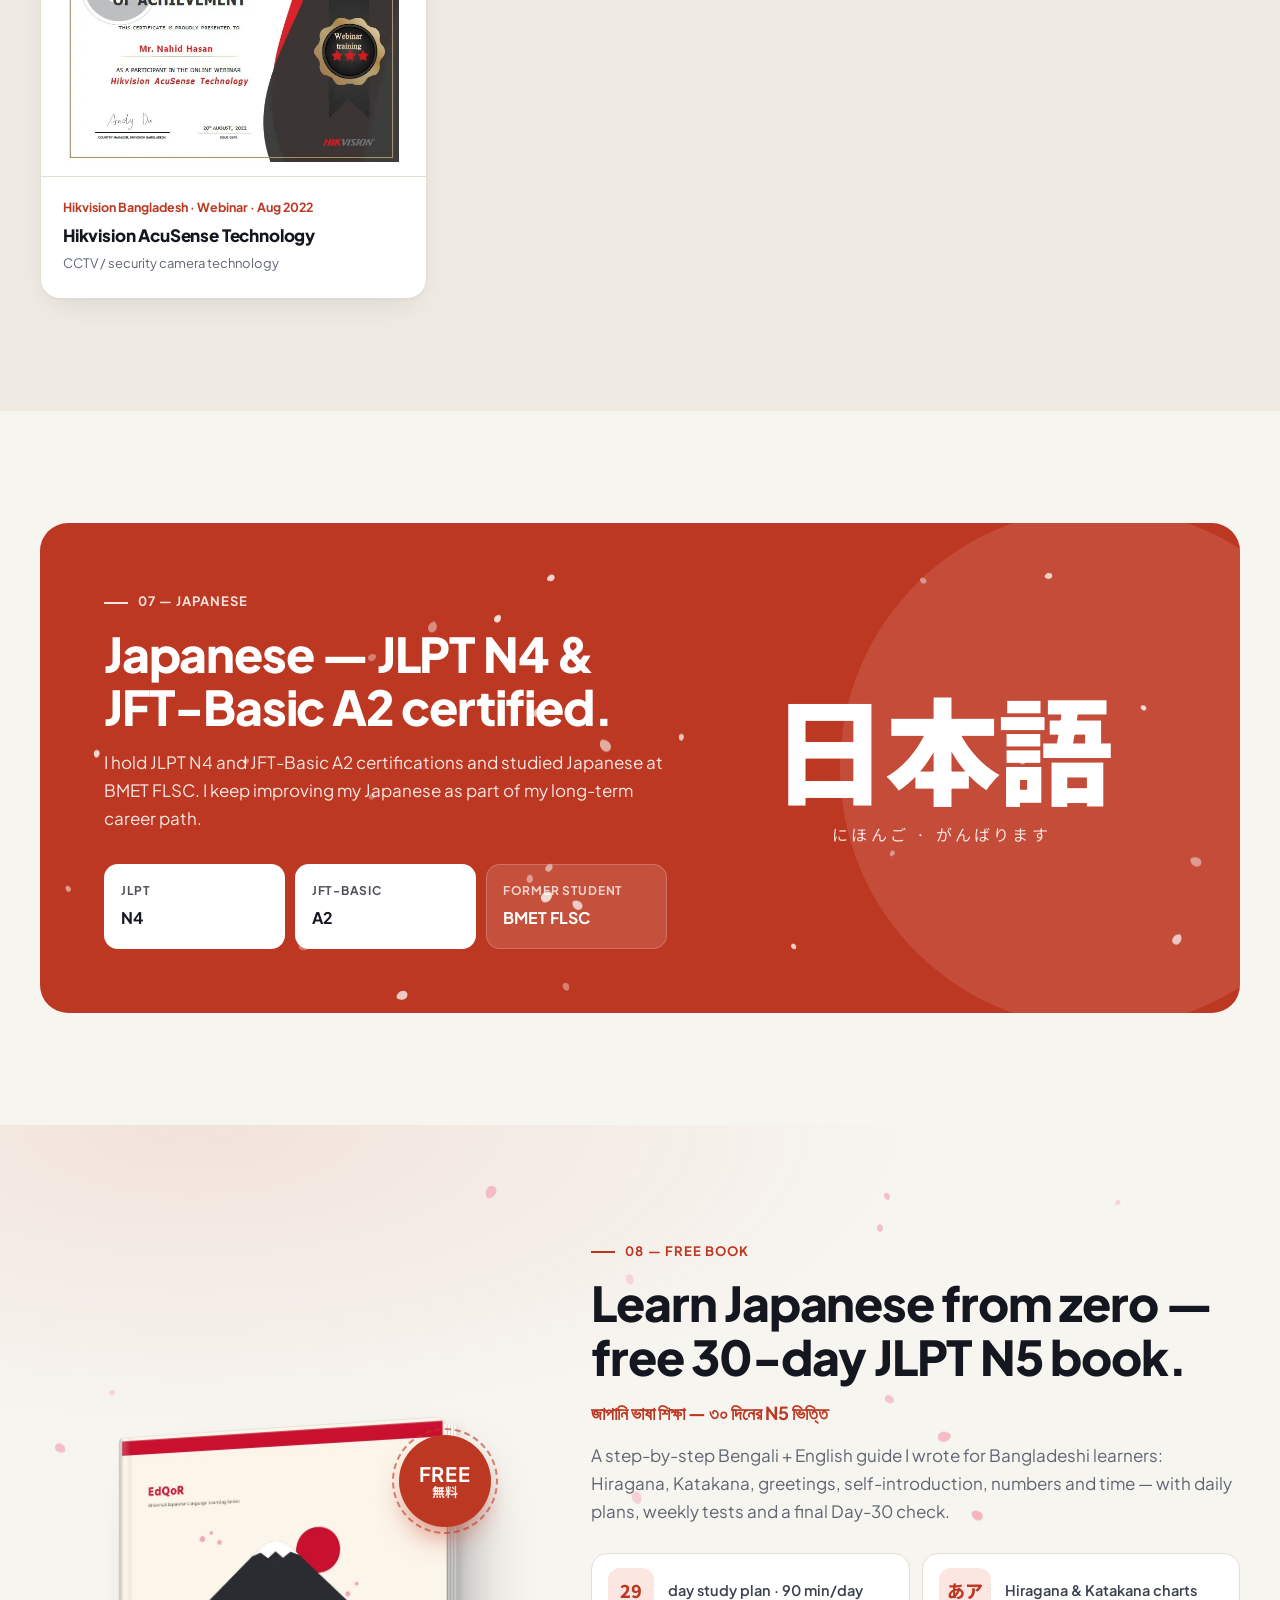
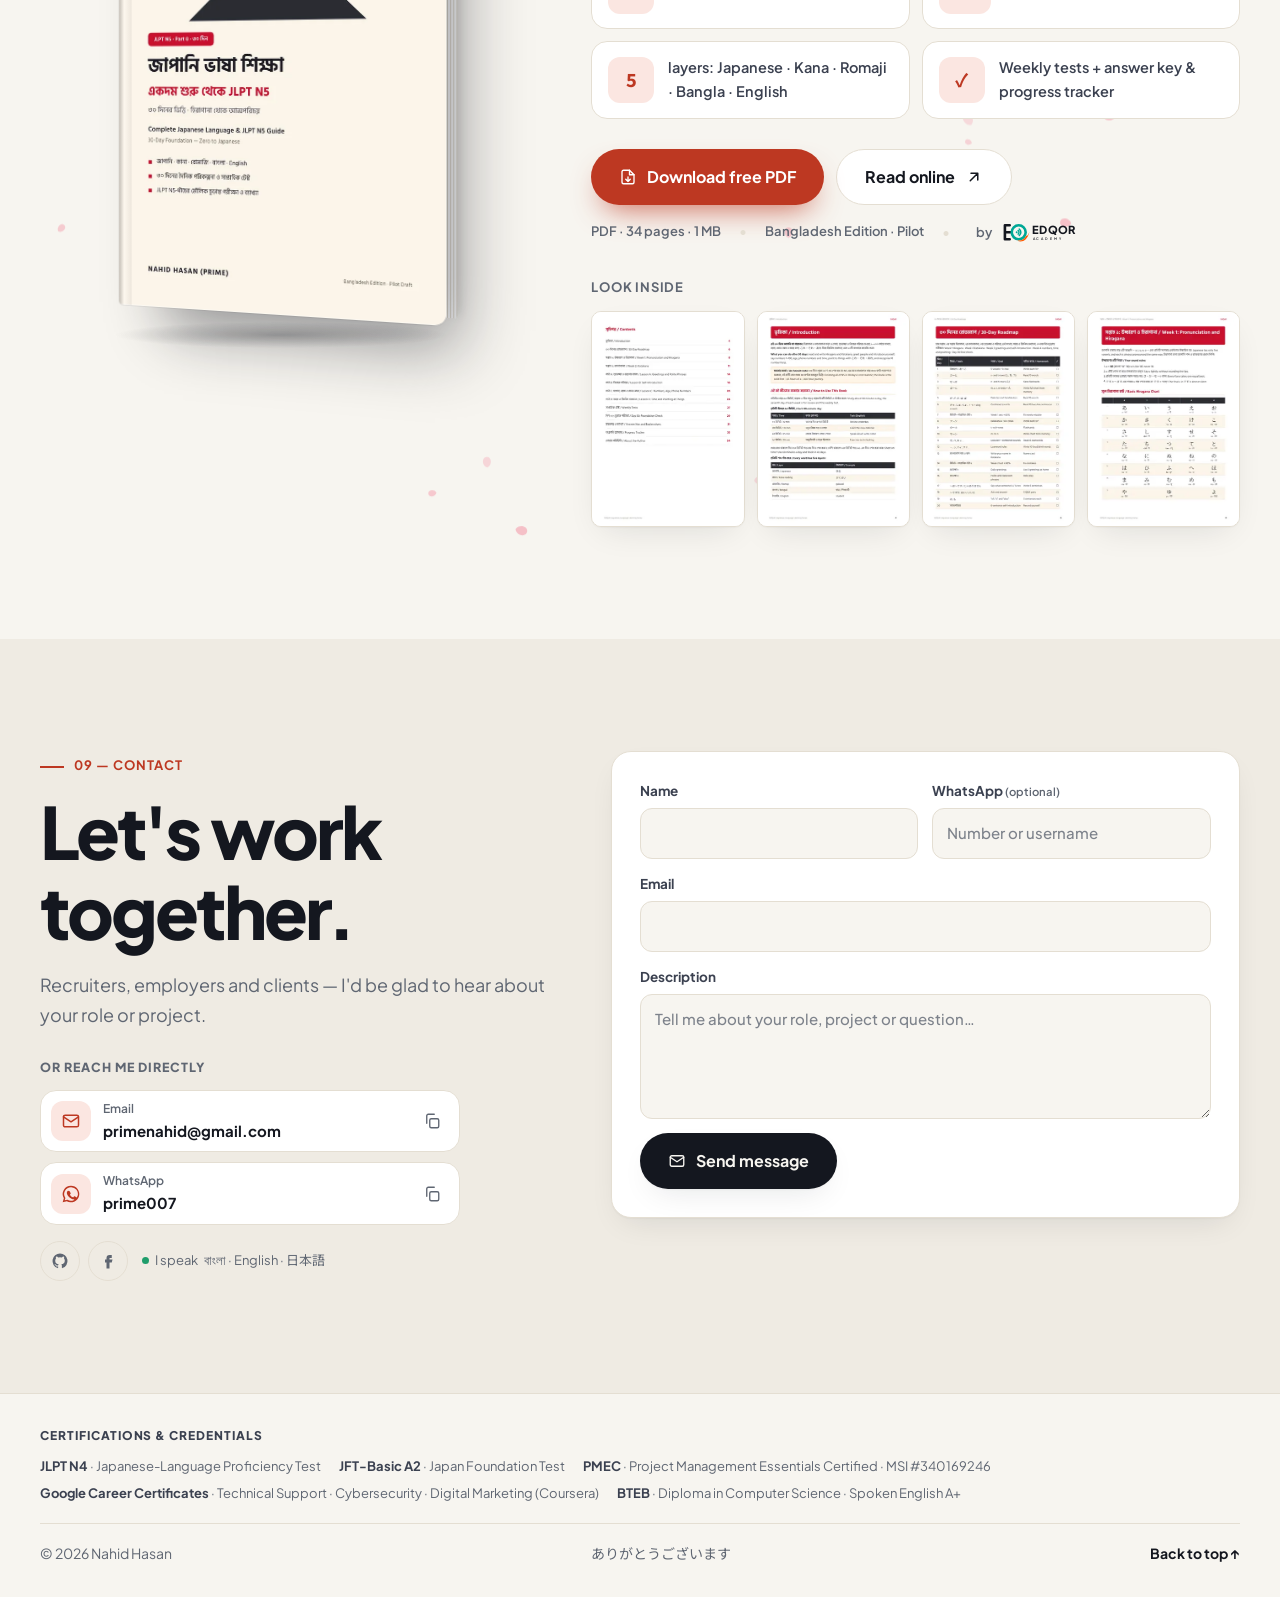
==== commit f70c682f: "Add files via upload" ====
--- a/index.html
+++ b/index.html
@@ -34,7 +34,6 @@
   <link rel="preload" as="style" href="https://fonts.googleapis.com/css2?family=Plus+Jakarta+Sans:wght@400;500;600;700;800&family=Noto+Sans+JP:wght@400;500;700;900&display=swap">
   <link href="https://fonts.googleapis.com/css2?family=Plus+Jakarta+Sans:wght@400;500;600;700;800&family=Noto+Sans+JP:wght@400;500;700;900&display=swap" rel="stylesheet" media="print" onload="this.media='all'">
   <noscript><link href="https://fonts.googleapis.com/css2?family=Plus+Jakarta+Sans:wght@400;500;600;700;800&family=Noto+Sans+JP:wght@400;500;700;900&display=swap" rel="stylesheet"></noscript>
-  <link rel="preload" as="image" href="assets/images/profile/nahid-hasan.webp" imagesrcset="assets/images/profile/nahid-hasan-440.webp 440w, assets/images/profile/nahid-hasan.webp 720w" imagesizes="(max-width: 640px) 240px, 440px" fetchpriority="high">
   <link rel="stylesheet" href="assets/css/style.css">
 
   <!-- Apply saved theme before paint to avoid a flash -->
@@ -50,7 +49,7 @@
         "@type":"Person","@id":"https://primenahid.github.io/#person",
         "name":"Nahid Hasan","alternateName":"Prime",
         "url":"https://primenahid.github.io/",
-        "image":"https://primenahid.github.io/assets/images/profile/nahid-hasan-512.png",
+        "image":"https://primenahid.github.io/assets/images/brand/nahid-portrait-512.png",
         "jobTitle":["Mentor","HR Professional","IT Expert","Founder & Chairman of EdQoR Academy","Founder & Chairman of Projukti Bari","HR Officer at Growth IT"],
         "worksFor":[{"@type":"Organization","name":"Growth IT"}],
         "email":"mailto:primenahid@gmail.com",
@@ -215,7 +214,7 @@
         <div class="hero__visual">
           <div class="portrait">
             <div class="portrait__ring" aria-hidden="true"></div>
-            <img src="assets/images/profile/nahid-hasan.webp" srcset="assets/images/profile/nahid-hasan-440.webp 440w, assets/images/profile/nahid-hasan.webp 720w" onerror="if(this.srcset){this.removeAttribute('srcset');this.src='assets/images/profile/nahid-hasan.webp';}" sizes="(max-width: 640px) 240px, 440px" alt="Portrait of Nahid Hasan" width="720" height="720" fetchpriority="high" decoding="async">
+            <img src="[data-uri]" alt="Portrait of Nahid Hasan" width="720" height="720" fetchpriority="high" decoding="async">
             <div class="portrait__orbit" aria-hidden="true">
               <span class="orb orb--1"><svg viewBox="0 0 200 160"><use href="#edqor-mark"/></svg></span>
               <span class="orb orb--2"><img src="assets/images/brand/projukti-bari-mark.webp" alt=""></span>
@@ -286,7 +285,7 @@
           <p data-i18n="ven.lead">Education and digital services — built to help learners and businesses in Bangladesh grow.</p>
         </header>
         <section class="founder reveal" id="founder" aria-label="Founder">
-          <img class="founder__photo" src="assets/images/profile/nahid-hasan.webp" alt="Nahid Hasan (Prime)" width="96" height="96" loading="lazy">
+          <img class="founder__photo" src="assets/images/brand/nahid-portrait-440.webp" alt="Nahid Hasan (Prime)" width="96" height="96" loading="lazy">
           <div class="founder__info">
             <span class="founder__label" data-i18n="ven.behind">Founder &amp; team lead</span>
             <h3>Nahid Hasan <span>(Prime)</span></h3>
